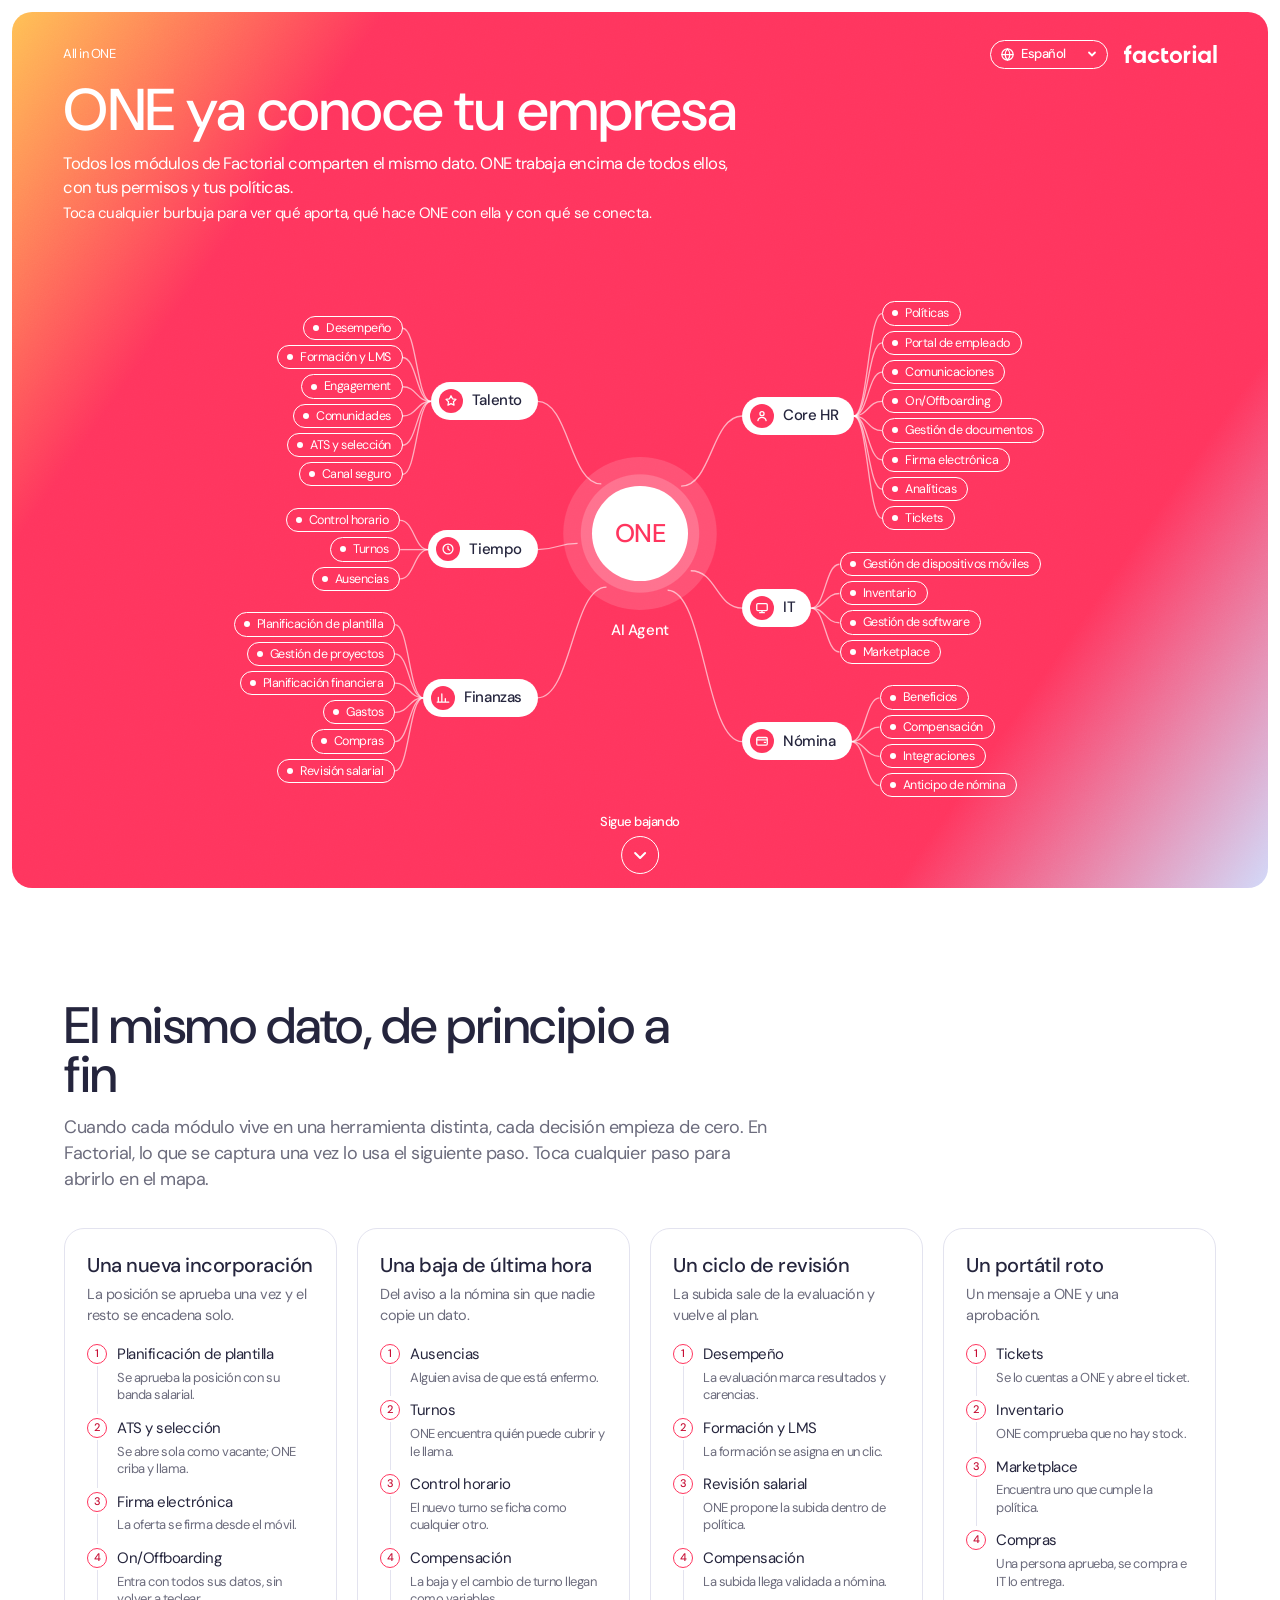
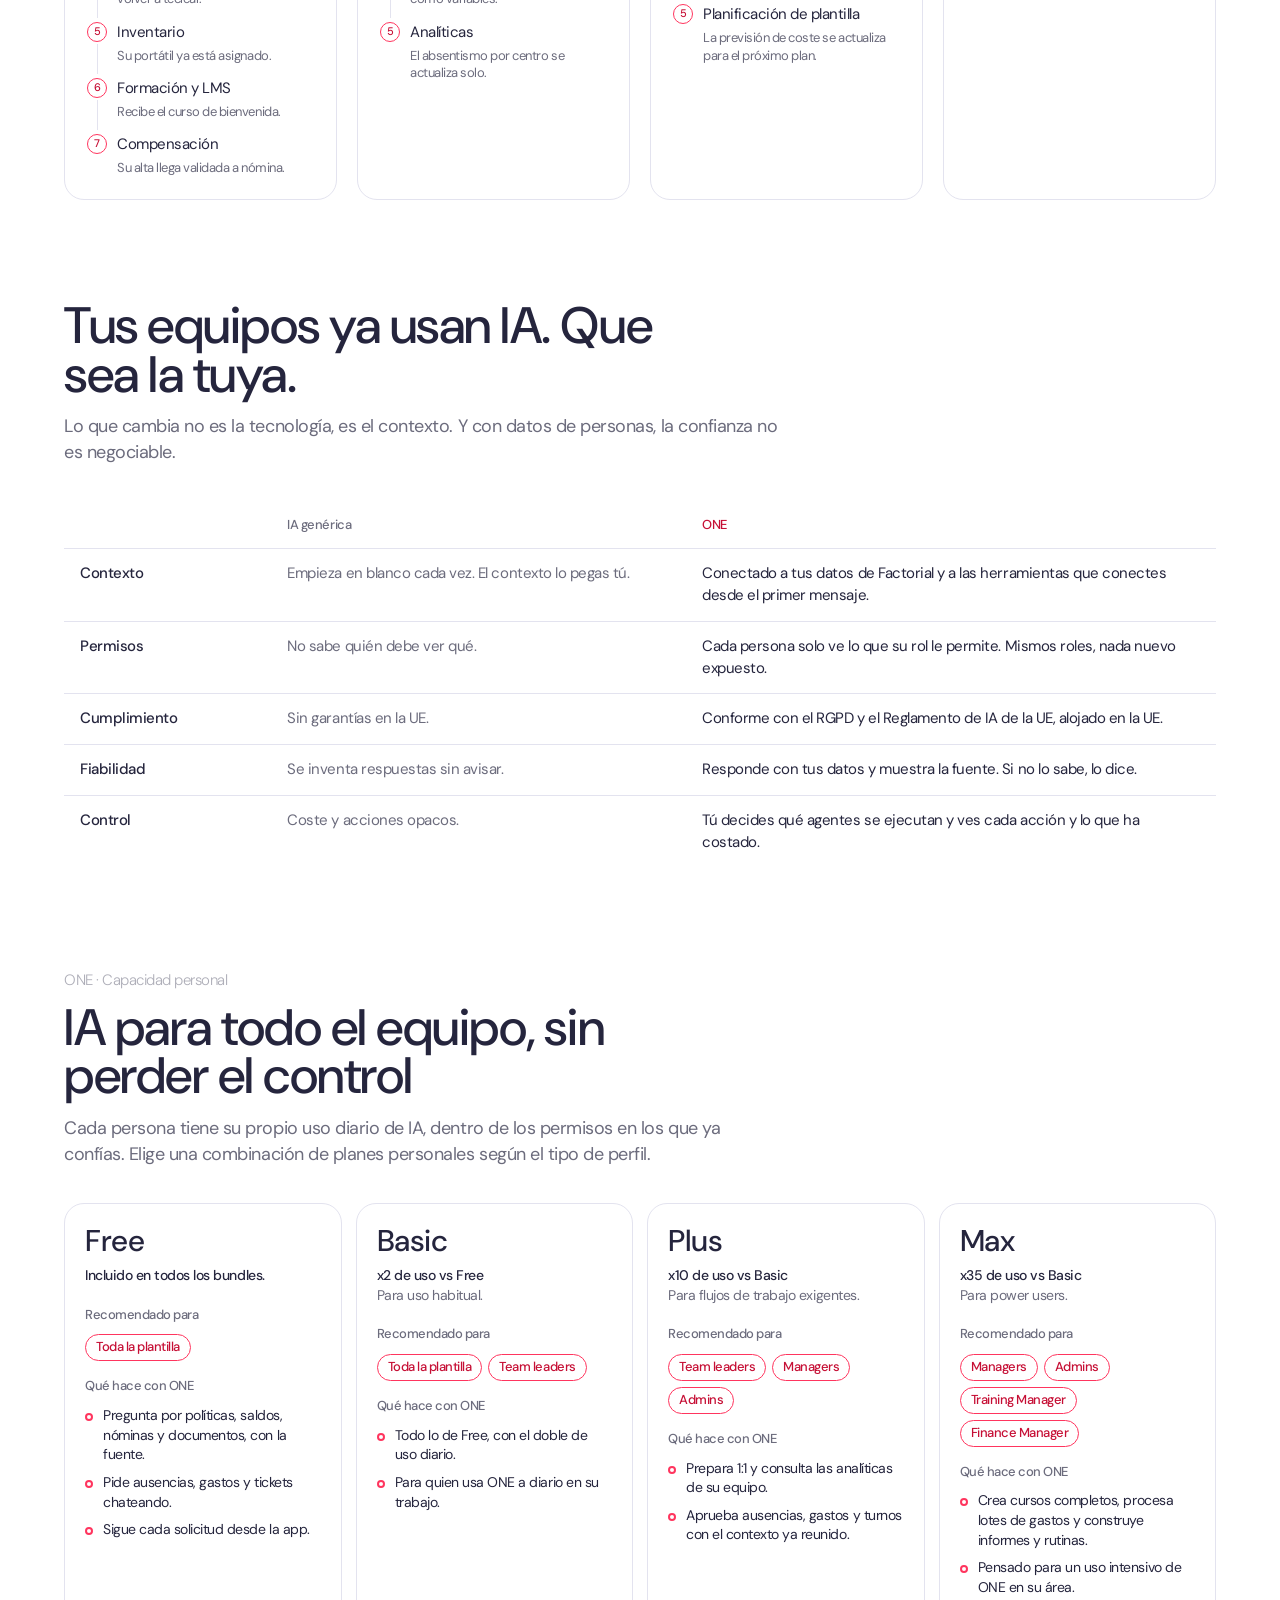
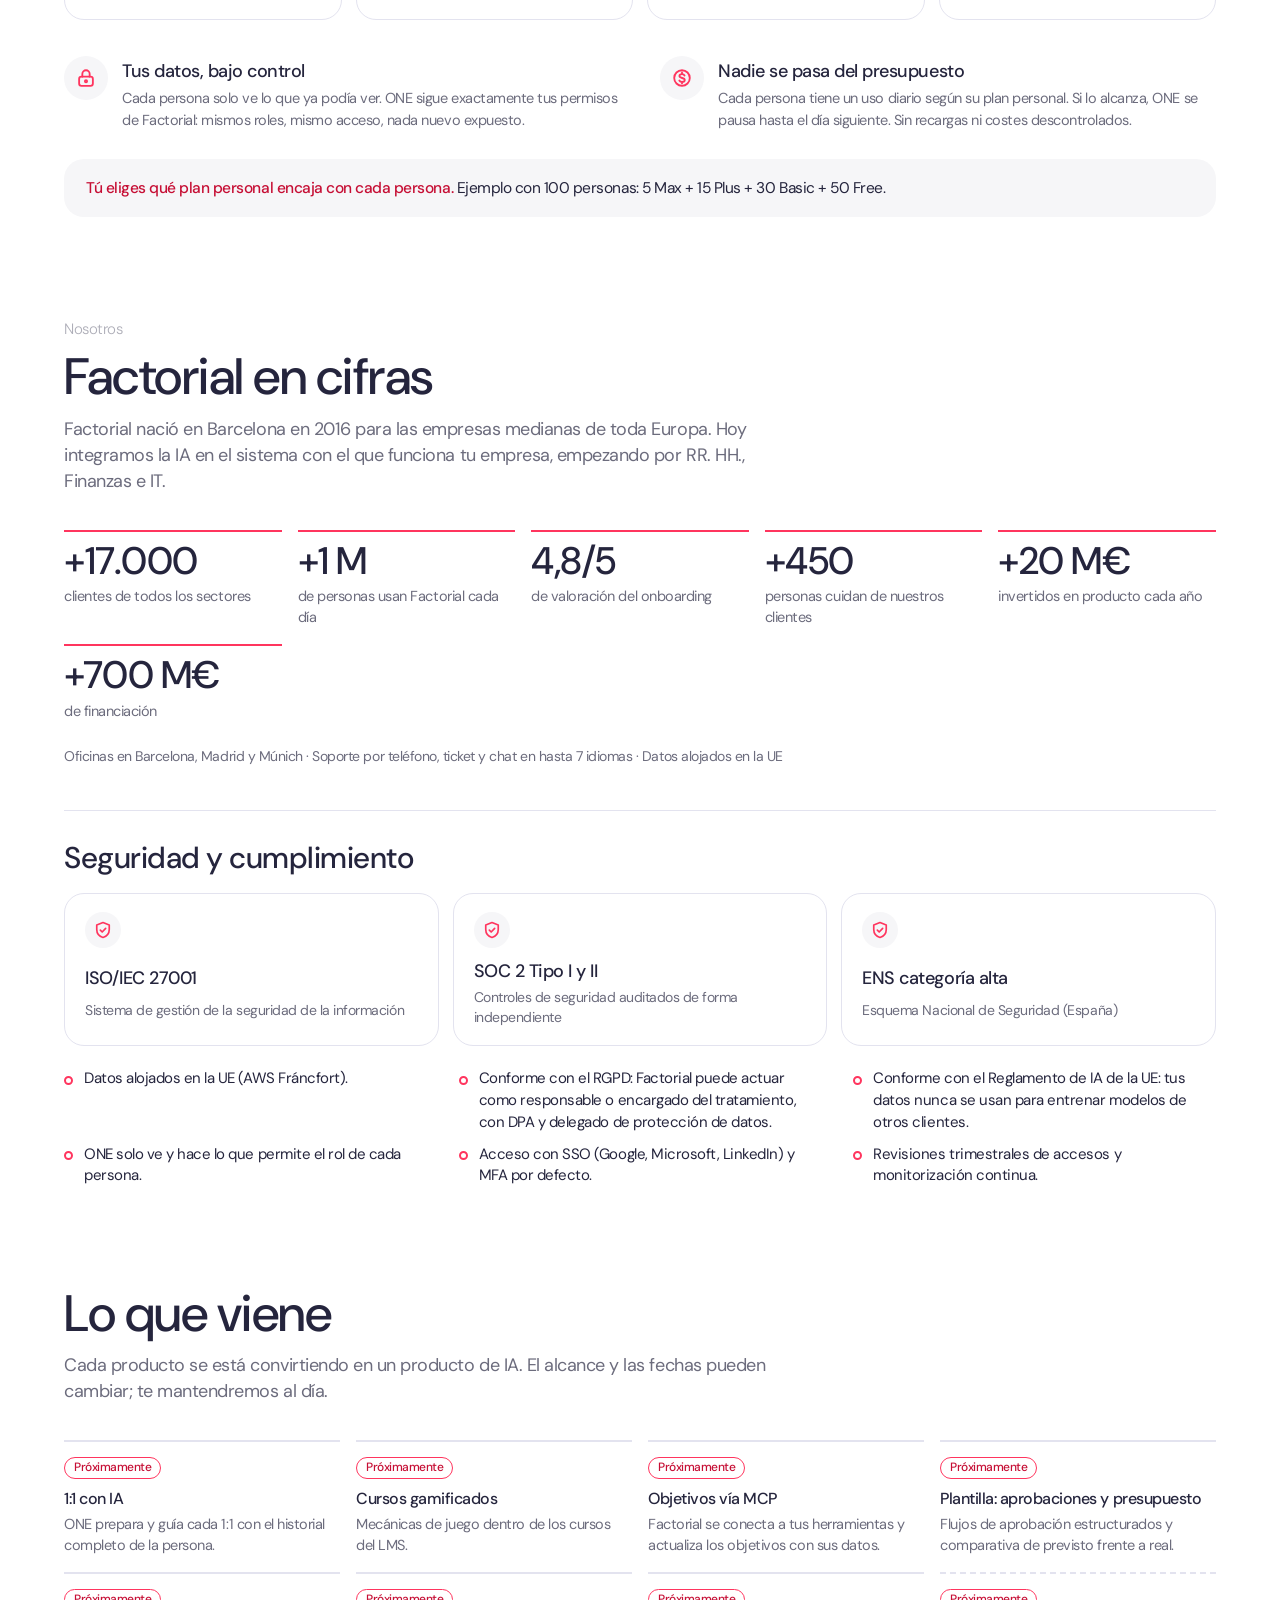
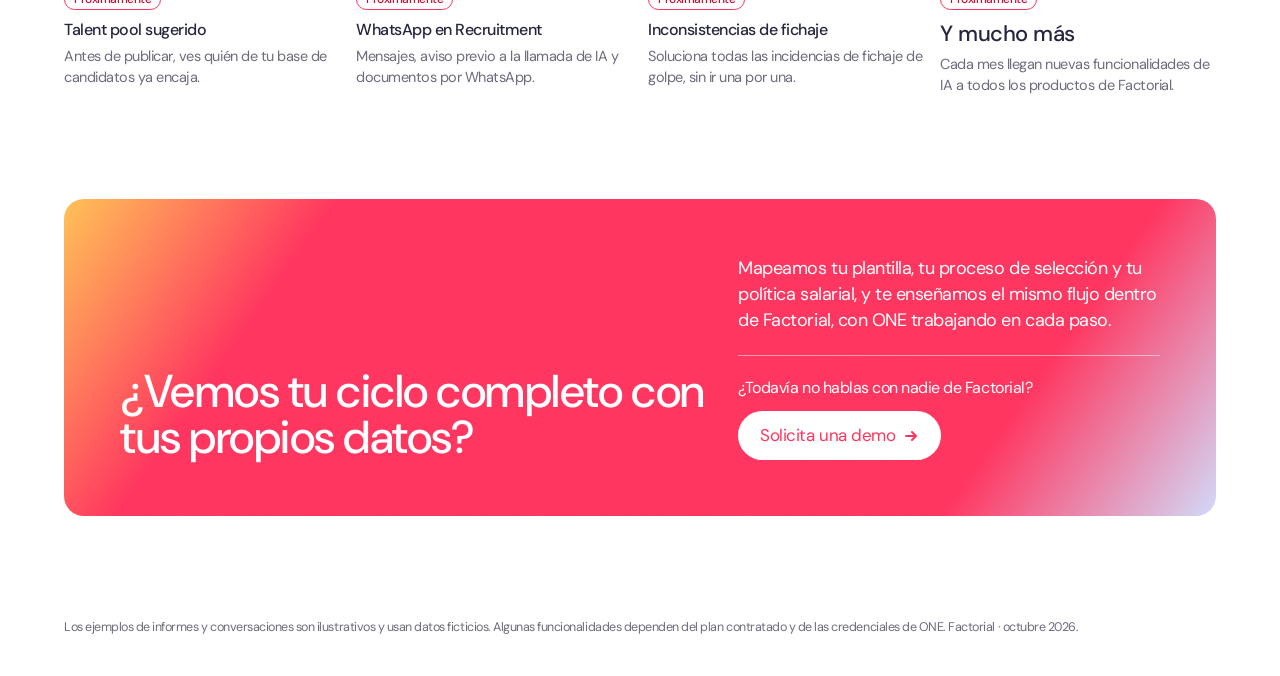
==== index.html @ 09f9e079 "DE: Unstimmigkeiten bei der Zeiterfassung Co-Authored-By: Claude Opus 5.5 <noreply@anthropic.com>" ====
<!doctype html>
<html lang="es">
<head>
<meta charset="utf-8">
<meta name="viewport" content="width=device-width, initial-scale=1, viewport-fit=cover">
<title>Factorial · Todo conectado con ONE</title>
<link rel="preconnect" href="https://fonts.googleapis.com">
<link rel="preconnect" href="https://fonts.gstatic.com" crossorigin>
<link href="https://fonts.googleapis.com/css2?family=DM+Sans:opsz,wght@9..40,300;9..40,400;9..40,500;9..40,700&display=swap" rel="stylesheet">
<style>
/* Factorial Brand Refresh (verano 2026): Sunrise para superficies de IA, blanco para el resto.
 * Midnight solo como texto, nunca como fondo. Sin isotipo. Tracking −3% en todo. */
:root{
  --red:#FF355E; --r140:#C60F35; --r40:#FFAEBF; --midnight:#25253D; --m20:#E3E3EF;
  --ink:#25253D; --ink-2:#6C6C7D; --ink-3:#AEAEB8; --ink-50:#F6F6F8;
  --line:#E3E3EF; --panel:#FFFFFF;
  --sunrise:linear-gradient(125deg, #FFC155 0%, #FF355E 20%, #FF355E 80%, #D2D9F9 100%);
  --grain:url("data:image/svg+xml,%3Csvg xmlns='http://www.w3.org/2000/svg'%3E%3Cfilter id='n'%3E%3CfeTurbulence type='fractalNoise' baseFrequency='0.8' numOctaves='4' stitchTiles='stitch'/%3E%3CfeColorMatrix type='saturate' values='0'/%3E%3C/filter%3E%3Crect width='100%25' height='100%25' filter='url(%23n)'/%3E%3C/svg%3E");
  --font:'DM Sans', ui-sans-serif, system-ui, -apple-system, 'Segoe UI', Roboto, sans-serif;
  --ease:cubic-bezier(.2,.8,.2,1);
  color-scheme: light;
  box-sizing:border-box;
  padding-top:env(safe-area-inset-top,0px); padding-bottom:env(safe-area-inset-bottom,0px);
}
html{scroll-padding-top:env(safe-area-inset-top,0px);background:#fff}
*,*::before,*::after{box-sizing:inherit}
body{margin:0;background:#fff;color:var(--ink);font-family:var(--font);font-size:16px;line-height:1.45;letter-spacing:-0.03em;-webkit-font-smoothing:antialiased}
button,select{font:inherit;color:inherit;letter-spacing:inherit}
:focus-visible{outline:3px solid rgba(255,53,94,.25);outline-offset:2px}
.sunrise :focus-visible{outline-color:rgba(255,255,255,.9)}

/* superficie Sunrise: gradiente 125° + grano al 7% en overlay */
.sunrise{position:relative;background:var(--sunrise);color:#fff;isolation:isolate}
.sunrise::before{content:"";position:absolute;inset:0;background-image:var(--grain);opacity:.07;mix-blend-mode:overlay;pointer-events:none;z-index:-1}

/* ---------- HERO / MAP ---------- */
/* el mapa es una tarjeta Sunrise enmarcada en blanco, igual que el cierre: sin corte recto */
.hero{--frame:12px;margin:var(--frame);border-radius:20px;min-height:calc(100vh - 2 * var(--frame));overflow:hidden}
.scrollcue{position:absolute;left:50%;bottom:14px;transform:translateX(-50%);z-index:3;display:flex;flex-direction:column;align-items:center;gap:4px;color:#fff;text-decoration:none;font-size:13px;font-weight:500;transition:opacity .2s var(--ease)}
.scrollcue .ar{width:38px;height:38px;border-radius:50%;border:1.5px solid #fff;display:grid;place-items:center}
.scrollcue:hover .ar{background:rgba(255,255,255,.2)}
.scrollcue.gone,.hero.open .scrollcue{opacity:0;pointer-events:none}
.hero-inner{display:grid;grid-template-columns:minmax(0,1fr) 0px;transition:grid-template-columns .2s var(--ease);min-height:calc(100vh - 2 * var(--frame))}
.hero.open .hero-inner{grid-template-columns:minmax(0,1fr) min(440px,40vw)}
.mapcol{display:flex;flex-direction:column;padding:28px clamp(20px,4vw,56px) 28px;min-width:0}
.top{display:flex;justify-content:space-between;align-items:center;gap:16px}
.top small{font-size:13px;font-weight:400}
.logo{height:18px;width:auto;color:#fff;display:block}
.topr{display:flex;align-items:center;gap:16px}
.lang{position:relative;display:inline-flex;align-items:center;gap:6px;border:1px solid #fff;border-radius:999px;padding:4px 10px 4px 9px;color:#fff;cursor:pointer}
.lang:hover,.lang:focus-within{background:rgba(255,255,255,.2)}
.lang select{appearance:none;-webkit-appearance:none;border:0;background:transparent;color:#fff;font-size:13px;font-weight:500;padding:0 14px 0 0;margin-right:-14px;cursor:pointer;outline:none}
.lang select option{color:var(--midnight);background:#fff}
.lang .chev{pointer-events:none}
h1{font-weight:500;font-size:clamp(36px,4.6vw,66px);line-height:.95;margin:14px 0 12px;color:#fff}
.sub{max-width:62ch;font-size:clamp(16px,1.3vw,18px);margin:0 0 4px}
.hint{font-size:15px;margin:0}

.stage{position:relative;flex:1;display:grid;grid-template-columns:minmax(0,1fr) auto minmax(0,1fr);align-items:center;gap:clamp(10px,2vw,40px);padding:18px 0 4px;min-height:540px}
.stage svg.wires{position:absolute;inset:0;width:100%;height:100%;pointer-events:none;overflow:visible}
.wires path{fill:none;stroke:rgba(255,255,255,.6);stroke-width:1.3;transition:opacity .2s var(--ease)}
.wires .flow{stroke:#fff;stroke-width:2;opacity:1}
.stage.focus .wires .base{opacity:.22}
.col{display:flex;flex-direction:column;gap:clamp(12px,2.4vh,30px);position:relative;z-index:1}
.group{display:flex;align-items:center;gap:clamp(14px,2.2vw,40px)}
.col.left .group{justify-content:flex-end}
.col.right .group{flex-direction:row-reverse;justify-content:flex-end}
.mods{display:flex;flex-direction:column;gap:5px}
.col.left .mods{align-items:flex-end}
.col.right .mods{align-items:flex-start}

.pill{appearance:none;border:1px solid #fff;background:transparent;color:#fff;border-radius:999px;padding:3px 11px 3px 9px;font-size:clamp(12.5px,.95vw,14px);line-height:1.3;cursor:pointer;display:inline-flex;align-items:center;gap:7px;white-space:nowrap;transition:background .2s var(--ease),color .2s var(--ease),opacity .2s var(--ease),box-shadow .2s var(--ease)}
.pill::before{content:"";width:6px;height:6px;border-radius:50%;background:currentColor;flex:none}
.pill:hover{background:rgba(255,255,255,.2)}
.hubbtn{appearance:none;border:0;background:#fff;color:var(--midnight);border-radius:999px;padding:7px 16px 7px 8px;font-size:15px;font-weight:500;display:inline-flex;align-items:center;gap:9px;cursor:pointer;white-space:nowrap;transition:opacity .2s var(--ease),box-shadow .2s var(--ease)}
.hubbtn .ic{width:24px;height:24px;border-radius:50%;background:var(--red);color:#fff;display:grid;place-items:center}
.hubbtn .ic svg{width:14px;height:14px}
.stage.focus .pill:not(.active):not(.linked){opacity:.4}
.stage.focus .hubbtn:not(.active):not(.linked){opacity:.45}
.pill.linked{background:#fff;color:var(--r140);opacity:1}
.pill.active{background:#fff;color:var(--r140);font-weight:500;box-shadow:0 0 0 3px rgba(255,255,255,.55)}
.hubbtn.active{box-shadow:0 0 0 3px rgba(255,255,255,.55)}

.core{position:relative;z-index:2;display:flex;flex-direction:column;align-items:center;gap:10px}
.onebtn{appearance:none;border:0;cursor:pointer;width:clamp(120px,12vw,168px);aspect-ratio:1;border-radius:50%;padding:0;display:grid;place-items:center;
  background:radial-gradient(circle at 50% 50%, rgba(255,255,255,.3) 0 54%, rgba(255,255,255,.14) 55% 70%, rgba(255,255,255,.06) 71%);transition:transform .2s var(--ease)}
.onebtn .disc{width:62%;aspect-ratio:1;border-radius:50%;background:#fff;color:var(--red);display:grid;place-items:center;font-size:clamp(20px,2vw,30px);font-weight:500;transition:box-shadow .2s var(--ease)}
.onebtn:hover{transform:scale(1.03)}
.onebtn.active .disc{box-shadow:0 0 0 4px rgba(255,255,255,.6)}
.core .onelabel{font-size:15px;font-weight:500}

@media (prefers-reduced-motion: no-preference){
  .wires .flow{stroke-dasharray:6 6;animation:flow 1.2s linear infinite}
  @keyframes flow{to{stroke-dashoffset:-24}}
}

/* ---------- PANEL ---------- */
.panel{position:relative;background:var(--panel);color:var(--ink);overflow:hidden;min-width:0;z-index:2}
.panel-in{position:sticky;top:0;height:calc(100vh - 2 * var(--frame));overflow-y:auto;padding:28px 28px 40px;width:min(440px,40vw)}
.panel[hidden]{display:block}
.hero:not(.open) .panel-in{visibility:hidden}
.p-head{display:flex;justify-content:space-between;align-items:flex-start;gap:12px}
.p-cat{font-size:13px;color:var(--ink-2);margin:0 0 6px}
.p-cat b{color:var(--r140);font-weight:500}
.panel h2{font-size:30px;font-weight:500;line-height:1;margin:0}
.close{appearance:none;border:1px solid var(--line);background:#fff;width:36px;height:36px;border-radius:50%;cursor:pointer;display:grid;place-items:center;flex:none}
.close:hover{background:var(--ink-50)}
.lead{font-size:17px;line-height:1.4;margin:14px 0 22px}
.panel h3{font-size:13px;font-weight:500;color:var(--ink-2);margin:26px 0 10px}
.vals{list-style:none;margin:0;padding:0;display:grid;gap:10px}
.vals li{position:relative;padding-left:20px;font-size:15px;line-height:1.42}
.vals li::before{content:"";position:absolute;left:0;top:.48em;width:9px;height:9px;border-radius:50%;border:2px solid var(--red)}
.stats{display:grid;grid-template-columns:repeat(auto-fit,minmax(150px,1fr));gap:12px;margin-top:18px}
.stat{border-top:2px solid var(--red);padding-top:8px}
.stat b{display:block;font-size:30px;font-weight:500;line-height:1}
.stat span{font-size:13px;color:var(--ink-2);line-height:1.35;display:block;margin-top:4px}

.chat{display:grid;gap:8px;margin-bottom:12px}
.msg{max-width:92%;padding:10px 14px;border-radius:20px;font-size:14.5px;line-height:1.4}
.msg.u{justify-self:end;background:var(--m20);border-bottom-right-radius:6px}
.msg.o{justify-self:start;background:#fff;border:1px solid var(--line);border-bottom-left-radius:6px}
.msg.o .who{font-size:12px;font-weight:500;color:var(--r140);margin-bottom:3px}
.note{font-size:14.5px;line-height:1.45;background:var(--ink-50);border-radius:20px;padding:12px 16px;margin:0}

.ptag{font-size:19px;font-weight:500;color:var(--r140);margin:10px 0 0;line-height:1.25}
.try{margin:10px 0 0;font-size:14.5px;line-height:1.4;padding:10px 14px;border:1px dashed var(--red);border-radius:20px}
.try span{display:block;font-size:12px;font-weight:500;color:var(--r140);margin-bottom:2px}
.modlist{display:grid;gap:6px}
.modlist button{appearance:none;text-align:left;background:#fff;border:1px solid var(--line);border-radius:20px;padding:10px 14px;cursor:pointer;display:grid;gap:2px;transition:border-color .15s var(--ease),background .15s var(--ease)}
.modlist button:hover{border-color:var(--red);background:var(--ink-50)}
.modlist b{font-size:14.5px;font-weight:500}
.modlist span{font-size:13px;color:var(--ink-2);line-height:1.35}
.chips{display:flex;flex-wrap:wrap;gap:6px}
.chip{appearance:none;border:1px solid var(--line);background:#fff;border-radius:999px;padding:5px 11px;font-size:13.5px;cursor:pointer;transition:background .15s var(--ease),border-color .15s var(--ease)}
.chip:hover{background:var(--ink-50);border-color:var(--red)}
.why{font-size:14.5px;color:var(--ink-2);margin:10px 0 0}
.soon{list-style:none;margin:0;padding:0;display:grid;gap:8px}
.soon li{font-size:14px;padding-left:14px;border-left:2px solid var(--ink-3)}
.disc-note{font-size:12.5px;color:var(--ink-2);margin-top:8px}

/* analytics bits */
.dash{display:grid;gap:12px}
.card{border:1px solid var(--line);border-radius:20px;padding:14px 16px 12px}
.card .ct{font-size:14px;font-weight:500;margin:0 0 2px}
.card .cs{font-size:12px;color:var(--ink-2);margin:0 0 8px}
.card svg{width:100%;height:auto;display:block}
.legend{display:flex;gap:12px;font-size:11.5px;color:var(--ink-2);margin-top:4px}
.legend i{display:inline-block;width:10px;height:3px;border-radius:2px;margin-right:5px;vertical-align:middle}
.rt{list-style:none;margin:0;padding:0;border:1px solid var(--line);border-radius:20px;overflow:hidden}
.rt li{display:grid;grid-template-columns:118px 1fr;gap:10px;padding:10px 16px;border-top:1px solid var(--line);font-size:14px}
.rt li:first-child{border-top:0}
.rt .when{color:var(--r140);font-weight:500;font-size:13px}
.rt .src{display:block;font-size:12px;color:var(--ink-2);margin-top:2px}

/* ---------- SECCIONES (fondo blanco: separación del color) ---------- */
section{padding:clamp(56px,8vw,104px) clamp(20px,5vw,80px);max-width:1280px;margin:0 auto}
section + section{padding-top:0}
section h2.st{font-weight:500;font-size:clamp(32px,4vw,52px);line-height:.95;margin:0 0 14px;max-width:18ch;color:var(--midnight)}
section p.sl{font-size:18px;color:var(--ink-2);max-width:60ch;margin:0 0 36px}
.stories{display:grid;grid-template-columns:repeat(auto-fit,minmax(260px,1fr));gap:20px}
.story,.tier{background:#fff;border:1px solid var(--line);border-radius:20px}
.story{padding:22px}
.story h3{font-size:20px;font-weight:500;margin:0 0 4px}
.story p{margin:0 0 16px;color:var(--ink-2);font-size:14.5px}
.chain{list-style:none;margin:0;padding:0;display:grid;gap:0;counter-reset:s}
.chain li{position:relative;padding:0 0 12px 30px;counter-increment:s}
.chain li::before{content:counter(s);position:absolute;left:0;top:2px;width:20px;height:20px;border-radius:50%;border:1.5px solid var(--red);background:#fff;color:var(--r140);font-size:11px;display:grid;place-items:center;font-weight:500}
.chain li::after{content:"";position:absolute;left:9.5px;top:24px;bottom:2px;width:1px;background:var(--line)}
.chain li:last-child{padding-bottom:0}
.chain li:last-child::after{display:none}
.chain small{display:block;font-size:13px;color:var(--ink-2);line-height:1.35;margin-top:2px}
.chain button{appearance:none;border:0;background:none;padding:0;font-size:15px;cursor:pointer;text-align:left;color:var(--ink);border-bottom:1px solid transparent}
.chain button:hover{border-bottom-color:var(--red)}

.cmp{width:100%;border-collapse:collapse;font-size:15px}
.cmpwrap{overflow-x:auto}
.cmp th,.cmp td{text-align:left;padding:14px 16px;border-top:1px solid var(--line);vertical-align:top}
.cmp thead th{border-top:0;font-size:13px;font-weight:500;color:var(--ink-2)}
.cmp thead th:last-child{color:var(--r140)}
.cmp td:first-child{font-weight:500;width:18%}
.cmp td:nth-child(2){color:var(--ink-2);width:36%}

.facts{display:grid;grid-template-columns:repeat(auto-fit,minmax(180px,1fr));gap:16px}
.facts div{border-top:2px solid var(--red);padding-top:10px}
.facts b{display:block;font-size:clamp(30px,3vw,40px);font-weight:500;line-height:1}
.facts span{display:block;font-size:14.5px;color:var(--ink-2);margin-top:6px}
.sec{margin-top:44px;padding-top:32px;border-top:1px solid var(--line)}
.sec h3{font-size:clamp(24px,2.4vw,30px);font-weight:500;line-height:1;margin:0 0 20px}
.certs{display:grid;grid-template-columns:repeat(auto-fit,minmax(220px,1fr));gap:14px}
.certs div{border:1px solid var(--line);border-radius:20px;padding:18px 20px;display:grid;gap:4px}
.certs .ic{width:36px;height:36px;border-radius:50%;background:var(--ink-50);color:var(--red);display:grid;place-items:center;margin-bottom:6px}
.certs b{font-size:18px;font-weight:500}
.certs span:not(.ic){font-size:14px;color:var(--ink-2);line-height:1.4}
.secl{list-style:none;margin:22px 0 0;padding:0;display:grid;grid-template-columns:repeat(auto-fit,minmax(300px,1fr));gap:10px 32px}
.secl li{position:relative;padding-left:20px;font-size:15px;line-height:1.45}
.secl li::before{content:"";position:absolute;left:0;top:.5em;width:9px;height:9px;border-radius:50%;border:2px solid var(--red)}
.factnote{font-size:14px;color:var(--ink-2);margin:24px 0 0}
.road{display:grid;grid-template-columns:repeat(auto-fit,minmax(220px,1fr));gap:16px}
.road div{border-top:2px solid var(--line);padding-top:12px}
.road b{display:block;font-weight:500;font-size:16px;margin-bottom:4px}
.road span{font-size:12px;font-weight:500;color:var(--r140);border:1px solid var(--red);border-radius:999px;padding:1px 9px;display:inline-block;margin-bottom:8px}
.road p{margin:0;font-size:14.5px;color:var(--ink-2)}
.road .more{border-top-style:dashed}
.road .more b{font-size:22px}

.eyebrow{font-size:15px;font-weight:300;margin:0 0 12px;color:var(--ink-3)}
.tiers{display:grid;grid-template-columns:repeat(4,minmax(0,1fr));gap:14px}
@media (max-width:980px){ .tiers{grid-template-columns:repeat(2,minmax(0,1fr))} }
@media (max-width:560px){ .tiers{grid-template-columns:1fr} }
.tier{padding:22px 20px;display:flex;flex-direction:column;gap:10px}
.tier .tn{display:flex;align-items:center;justify-content:space-between;gap:10px}
.tier .tn b{font-size:30px;font-weight:500;line-height:1}
.tier .tn span{font-size:12px;font-weight:500;padding:2px 10px;border-radius:999px;border:1px solid var(--red);color:var(--r140)}
.tier .usage{margin:0 0 4px;font-size:14px;line-height:1.4;color:var(--ink-2)}
.tier .usage b{color:var(--ink);font-weight:500}
.tier h4{margin:6px 0 0;font-size:13px;font-weight:500;color:var(--ink-2)}
.who{display:flex;flex-wrap:wrap;gap:6px}
.who i{font-style:normal;font-size:13px;font-weight:500;padding:3px 10px;border-radius:999px;border:1px solid var(--red);color:var(--r140)}
.tier ul{list-style:none;margin:0;padding:0;display:grid;gap:8px}
.tier li{position:relative;padding-left:18px;font-size:14px;line-height:1.4}
.tier li::before{content:"";position:absolute;left:0;top:.5em;width:8px;height:8px;border-radius:50%;border:2px solid var(--red)}
.props{display:grid;grid-template-columns:repeat(auto-fit,minmax(280px,1fr));gap:16px 40px;margin-top:36px}
.prop{display:flex;gap:14px;align-items:flex-start}
.prop .pic{flex:none;width:44px;height:44px;border-radius:50%;background:var(--ink-50);color:var(--red);display:grid;place-items:center}
.prop b{display:block;font-size:18px;font-weight:500;margin:2px 0 4px}
.prop p{margin:0;font-size:14.5px;line-height:1.45;color:var(--ink-2)}
.flexmix{margin:28px 0 0;background:var(--ink-50);border-radius:20px;padding:18px 22px;font-size:15.5px;line-height:1.45}
.flexmix b{color:var(--r140);font-weight:500}

/* cierre: superficie Sunrise con texto blanco y CTA en píldora blanca */
.cta{border-radius:20px;padding:clamp(28px,5vw,56px);display:grid;grid-template-columns:minmax(0,1.4fr) minmax(0,1fr);gap:28px;align-items:end;overflow:hidden}
.cta h2{font-weight:500;font-size:clamp(30px,3.6vw,48px);line-height:1;margin:0;color:#fff}
.cta p{margin:0;font-size:18px}
.ctaside{display:grid;gap:22px}
.ctaact{display:flex;flex-wrap:wrap;align-items:center;gap:12px 16px;padding-top:20px;border-top:1px solid rgba(255,255,255,.5)}
.ctaact p{font-size:16px}
.btn{display:inline-flex;align-items:center;gap:8px;background:#fff;color:var(--red);text-decoration:none;font-size:17px;font-weight:400;padding:12px 22px;border-radius:999px;transition:color .2s var(--ease)}
.btn:hover{color:var(--r140)}
footer{padding:0 clamp(20px,5vw,80px) 40px;max-width:1280px;margin:0 auto;font-size:12.5px;color:var(--ink-2)}

/* ---------- NAVEGADOR DE SECCIONES (aparece al salir del mapa) ---------- */
.secnav{position:fixed;z-index:15;opacity:0;pointer-events:none;transition:opacity .2s var(--ease)}
.secnav.on{opacity:1;pointer-events:auto}
.secnav a{display:flex;align-items:center;text-decoration:none;color:var(--ink-2);font-size:13px}
.secnav a:hover{color:var(--midnight)}
.secnav a.cur{color:var(--midnight);font-weight:500}
@media (min-width:861px){
  .secnav{right:14px;top:50%;transform:translateY(-50%);display:grid;gap:4px;background:#fff;border-radius:20px;padding:10px 12px}
  .secnav a{flex-direction:row-reverse;justify-content:flex-start;gap:10px;padding:4px 2px}
  .secnav .dot{width:8px;height:8px;border-radius:50%;background:var(--ink-3);flex:none;transition:transform .2s var(--ease),background .2s var(--ease)}
  .secnav a.cur .dot{background:var(--red);transform:scale(1.35)}
  .secnav .lb{max-width:0;overflow:hidden;white-space:nowrap;transition:max-width .2s var(--ease)}
  .secnav:hover .lb,.secnav:focus-within .lb{max-width:160px}
}
@media (max-width:860px){
  .secnav{top:0;left:0;right:0;display:flex;gap:6px;overflow-x:auto;background:#fff;border-bottom:1px solid var(--line);padding:10px 16px;scrollbar-width:none}
  .secnav::-webkit-scrollbar{display:none}
  .secnav .dot{display:none}
  .secnav a{flex:none;border:1px solid var(--line);border-radius:999px;padding:5px 12px;white-space:nowrap}
  .secnav a.cur{background:var(--red);border-color:var(--red);color:#fff}
  section{scroll-margin-top:60px}
}

/* ---------- RESPONSIVE ---------- */
@media (max-width:1100px){
  .hero.open .hero-inner{grid-template-columns:minmax(0,1fr) 0px}
  .panel{position:fixed;inset:0 0 0 auto;width:min(460px,100vw);z-index:20;transform:translateX(100%);transition:transform .2s var(--ease);box-shadow:0 8px 24px rgba(37,37,61,.10)}
  .hero.open .panel{transform:none}
  .panel-in{width:100%;height:100vh}
  .scrim{position:fixed;inset:0;background:rgba(37,37,61,.5);z-index:19;opacity:0;pointer-events:none;transition:opacity .2s var(--ease)}
  .hero.open .scrim{opacity:1;pointer-events:auto}
}
@media (max-width:860px){
  .hero{--frame:8px}
  .stage{grid-template-columns:1fr;gap:28px}
  .stage svg.wires{display:none}
  .core{order:-1;flex-direction:row;justify-content:flex-start}
  .onebtn{width:96px}
  .col{gap:24px}
  .group,.col.right .group{flex-direction:column;align-items:flex-start;gap:10px}
  .col.left .group{flex-direction:column-reverse}
  .mods,.col.left .mods,.col.right .mods{flex-direction:row;flex-wrap:wrap;align-items:flex-start}
  .cta{grid-template-columns:1fr}
}
@media (min-width:1101px){ .scrim{display:none} }
</style>
</head>
<body>
<div class="hero sunrise" id="hero">
  <div class="hero-inner">
    <div class="mapcol">
      <div class="top">
        <small data-i18n="allin">All in ONE</small>
        <div class="topr"><label class="lang"><svg width="15" height="15" viewBox="0 0 24 24" fill="none" stroke="currentColor" stroke-width="2" stroke-linecap="round" aria-hidden="true"><circle cx="12" cy="12" r="9"/><path d="M3 12h18M12 3c2.5 2.7 3.8 5.7 3.8 9s-1.3 6.3-3.8 9c-2.5-2.7-3.8-5.7-3.8-9S9.5 5.7 12 3z"/></svg><select id="langSel" aria-label="Idioma / Language"><option value="es">Español</option><option value="en">English</option><option value="de">Deutsch</option><option value="pt">Português</option><option value="fr">Français</option><option value="it">Italiano</option></select><svg class="chev" width="10" height="10" viewBox="0 0 10 10" fill="none" stroke="currentColor" stroke-width="1.8" stroke-linecap="round" aria-hidden="true"><path d="M2 3.5l3 3 3-3"/></svg></label><span aria-label="Factorial"><svg class="logo" viewBox="0 0 2029 394" xmlns="http://www.w3.org/2000/svg" aria-hidden="true"><path d="M2028.08 393.654H1956.77V1.6044e-05H2028.08V393.654Z" fill="currentColor"></path><path d="M1828.62 159.43V128.269H1898.82V393.654H1828.62V354.641C1809.14 379.51 1781.17 391.946 1745.91 391.946C1712.32 391.946 1677.58 379 1653.4 353.108C1629.55 326.875 1618.01 295.228 1618.01 257.413C1618.01 219.938 1629.55 187.706 1653.4 161.474C1677.58 135.241 1710.63 123.846 1744.22 123.846C1779.48 123.846 1809.14 134.56 1828.62 159.43ZM1708.12 309.16C1721.22 322.446 1737.84 329.09 1758 329.09C1778.15 329.09 1794.78 322.446 1807.88 309.16C1821.31 295.532 1828.62 278.158 1828.62 257.035C1828.62 235.913 1821.31 218.708 1807.88 205.422C1794.78 191.795 1778.15 184.981 1758 184.981C1737.84 184.981 1721.22 191.795 1708.12 205.422C1695.02 218.708 1688.21 235.913 1688.21 257.035C1688.21 278.158 1695.02 295.532 1708.12 309.16Z" fill="currentColor"></path><path d="M1381.48 128.269V175.313C1387.28 158.945 1401.74 143.727 1409.95 138.224C1417.55 133.132 1435 123.846 1453.09 123.846V195.564C1432.96 192.778 1418.32 201.71 1403.81 212.926C1388.43 224.813 1381.77 241.657 1381.77 266.732V393.654H1310.45V128.269H1381.48Z" fill="currentColor"></path><path d="M660.607 393.654C621.768 393.654 589.288 380.708 563.167 354.818C537.389 328.927 521.507 297.765 521.507 259.61C521.507 221.456 537.389 188.573 563.167 162.682C589.288 136.791 621.768 123.846 660.607 123.846C685.697 123.846 708.553 129.808 729.175 141.731C749.797 153.654 768.346 169.666 779.001 189.765L718.864 222.98C713.708 212.419 705.803 204.073 695.149 197.941C684.838 191.809 673.152 188.743 660.091 188.743C640.156 188.743 623.659 195.386 610.598 208.672C597.537 221.617 589.777 238.31 589.777 258.75C589.777 278.509 597.537 295.201 610.598 308.828C623.659 321.773 640.156 328.246 660.091 328.246C673.495 328.246 685.353 325.35 695.664 319.559C706.319 313.427 717.135 305.081 722.29 294.52L780.032 327.224C768.69 347.664 752.536 363.845 731.57 375.769C710.948 387.692 685.353 393.654 660.607 393.654Z" fill="currentColor"></path><path d="M405.617 159.657V128.269H476.934V393.653H405.617V356.111C385.826 381.14 357.419 393.654 321.591 393.654C287.47 393.654 252.182 380.625 227.615 354.569C203.389 328.169 191.665 296.32 191.665 258.264C191.665 220.55 203.389 188.113 227.615 161.714C252.182 135.314 285.753 123.846 319.874 123.846C355.702 123.846 385.826 134.628 405.617 159.657ZM283.205 310.34C296.512 323.712 313.402 330.397 333.875 330.397C354.348 330.397 371.238 323.712 384.545 310.34C398.193 296.626 405.617 279.141 405.617 257.884C405.617 236.627 398.193 219.313 384.545 205.942C371.238 192.228 354.348 185.37 333.875 185.37C313.402 185.37 296.512 192.228 283.205 205.942C269.897 219.313 262.982 236.627 262.982 257.884C262.982 279.141 269.897 296.626 283.205 310.34Z" fill="currentColor"></path><path d="M160.464 0.236596V71.8069C124.295 69.3753 107.179 89.6759 107.179 121.635V128.269H160.464V200.037H106.976V393.654H35.6586V200.037H0V128.269H35.6585V121.635C35.6585 84.4653 51.2199 52.3431 71.3516 33.5848C91.8244 14.479 120.883 -2.19503 160.464 0.236596Z" fill="currentColor"></path><path d="M1577.89 393.654H1506.58V128.269H1577.89V393.654Z" fill="currentColor"></path><path d="M1582.35 39.8077C1582.35 61.7929 1564.39 79.6154 1542.24 79.6154C1520.08 79.6154 1502.12 61.7929 1502.12 39.8077C1502.12 17.8225 1520.08 1.6044e-05 1542.24 1.6044e-05C1564.39 1.6044e-05 1582.35 17.8225 1582.35 39.8077Z" fill="currentColor"></path><path fill-rule="evenodd" clip-rule="evenodd" d="M1136.62 393.654C1210.47 393.654 1270.34 334.245 1270.34 260.961C1270.34 187.678 1210.47 128.269 1136.62 128.269C1062.77 128.269 1002.9 187.678 1002.9 260.961C1002.9 334.245 1062.77 393.654 1136.62 393.654ZM1136.62 329.519C1174.77 329.519 1205.71 298.825 1205.71 260.961C1205.71 223.098 1174.77 192.404 1136.62 192.404C1098.46 192.404 1067.53 223.098 1067.53 260.961C1067.53 298.825 1098.46 329.519 1136.62 329.519Z" fill="currentColor"></path><path d="M815.691 283.176V84.5279L890.041 61.9231V128.689H963.461V198.312H890.041C890.041 222.424 889.111 262.562 889.111 281.369C889.111 311.208 907.597 323.529 926.146 323.529C944.694 323.529 961.271 312.616 961.271 312.616L985.069 374.848C985.069 374.848 932.739 407.462 880.675 386.79C828.61 366.118 815.691 326.49 815.691 283.176Z" fill="currentColor"></path></svg></span></div>
      </div>
      <h1 data-i18n="h1">ONE ya conoce tu empresa</h1>
      <p class="sub" data-i18n="sub">Todos los módulos de Factorial comparten el mismo dato. ONE trabaja encima de todos ellos, con tus permisos y tus políticas.</p>
      <p class="hint" data-i18n="hint">Toca cualquier burbuja para ver qué aporta, qué hace ONE con ella y con qué se conecta.</p>
      <div class="stage" id="stage">
        <svg class="wires" id="wires" aria-hidden="true"></svg>
        <div class="col left" id="colL"></div>
        <div class="core">
          <button class="onebtn" id="oneBtn" aria-label="Ver qué es ONE" data-i18n-aria="oneAria"><span class="disc">ONE</span></button>
          <span class="onelabel">AI Agent</span>
        </div>
        <div class="col right" id="colR"></div>
      </div>
    </div>
    <aside class="panel" id="panel" aria-live="polite" aria-label="Detalle del módulo" data-i18n-aria="panelAria">
      <div class="panel-in" id="panelIn"></div>
    </aside>
  </div>
  <div class="scrim" id="scrim"></div>
  <a class="scrollcue" id="scrollCue" href="#mas" aria-label="Seguir bajando" data-i18n-aria="cueAria"><span data-i18n="cue">Sigue bajando</span><span class="ar"><svg width="16" height="16" viewBox="0 0 16 16" fill="none" stroke="currentColor" stroke-width="2" stroke-linecap="round" stroke-linejoin="round" aria-hidden="true"><path d="M3 6l5 5 5-5"/></svg></span></a>
</div>

<nav class="secnav" id="secnav" aria-label="Secciones" data-i18n-aria="navAria"><a href="#hero" data-sec="hero"><span class="dot"></span><span class="lb" data-i18n="navMap">Mapa</span></a><a href="#mas" data-sec="mas"><span class="dot"></span><span class="lb" data-i18n="navStories">Historias</span></a><a href="#porque" data-sec="porque"><span class="dot"></span><span class="lb" data-i18n="navWhy">IA para empresas</span></a><a href="#planes" data-sec="planes"><span class="dot"></span><span class="lb" data-i18n="navPlans">Planes ONE</span></a><a href="#facts" data-sec="facts"><span class="dot"></span><span class="lb" data-i18n="navFacts">Cifras</span></a><a href="#viene" data-sec="viene"><span class="dot"></span><span class="lb" data-i18n="navNext">Lo que viene</span></a></nav>

<section id="mas">
  <h2 class="st" data-i18n="s1t">El mismo dato, de principio a fin</h2>
  <p class="sl" data-i18n="s1d">Cuando cada módulo vive en una herramienta distinta, cada decisión empieza de cero. En Factorial, lo que se captura una vez lo usa el siguiente paso. Toca cualquier paso para abrirlo en el mapa.</p>
  <div class="stories" id="stories"></div>
</section>

<section id="porque">
  <h2 class="st" data-i18n="s2t">Tus equipos ya usan IA. Que sea la tuya.</h2>
  <p class="sl" data-i18n="s2d">Lo que cambia no es la tecnología, es el contexto. Y con datos de personas, la confianza no es negociable.</p>
  <div class="cmpwrap">
  <table class="cmp">
    <thead data-i18n="cmpHead"><tr><th></th><th>IA genérica</th><th>ONE</th></tr></thead>
    <tbody data-i18n="cmpBody">
      <tr><td>Contexto</td><td>Empieza en blanco cada vez. El contexto lo pegas tú.</td><td>Conectado a tus datos de Factorial y a las herramientas que conectes desde el primer mensaje.</td></tr>
      <tr><td>Permisos</td><td>No sabe quién debe ver qué.</td><td>Cada persona solo ve lo que su rol le permite. Mismos roles, nada nuevo expuesto.</td></tr>
      <tr><td>Cumplimiento</td><td>Sin garantías en la UE.</td><td>Conforme con el RGPD y el Reglamento de IA de la UE, alojado en la UE.</td></tr>
      <tr><td>Fiabilidad</td><td>Se inventa respuestas sin avisar.</td><td>Responde con tus datos y muestra la fuente. Si no lo sabe, lo dice.</td></tr>
      <tr><td>Control</td><td>Coste y acciones opacos.</td><td>Tú decides qué agentes se ejecutan y ves cada acción y lo que ha costado.</td></tr>
    </tbody>
  </table>
  </div>
</section>

<section id="planes">
  <p class="eyebrow" data-i18n="s4e">ONE · Capacidad personal</p>
  <h2 class="st" data-i18n="s4t">IA para todo el equipo, sin perder el control</h2>
  <p class="sl" data-i18n="s4d">Cada persona tiene su propio uso diario de IA, dentro de los permisos en los que ya confías. Elige una combinación de planes personales según el tipo de perfil.</p>
  <div class="tiers" data-i18n="tiers">
    <div class="tier"><div class="tn"><b>Free</b></div><p class="usage"><b>Incluido en todos los bundles.</b></p><h4>Recomendado para</h4><div class="who"><i>Toda la plantilla</i></div><h4>Qué hace con ONE</h4><ul><li>Pregunta por políticas, saldos, nóminas y documentos, con la fuente.</li><li>Pide ausencias, gastos y tickets chateando.</li><li>Sigue cada solicitud desde la app.</li></ul></div>
    <div class="tier"><div class="tn"><b>Basic</b></div><p class="usage"><b>x2 de uso vs Free</b><br>Para uso habitual.</p><h4>Recomendado para</h4><div class="who"><i>Toda la plantilla</i><i>Team leaders</i></div><h4>Qué hace con ONE</h4><ul><li>Todo lo de Free, con el doble de uso diario.</li><li>Para quien usa ONE a diario en su trabajo.</li></ul></div>
    <div class="tier"><div class="tn"><b>Plus</b></div><p class="usage"><b>x10 de uso vs Basic</b><br>Para flujos de trabajo exigentes.</p><h4>Recomendado para</h4><div class="who"><i>Team leaders</i><i>Managers</i><i>Admins</i></div><h4>Qué hace con ONE</h4><ul><li>Prepara 1:1 y consulta las analíticas de su equipo.</li><li>Aprueba ausencias, gastos y turnos con el contexto ya reunido.</li></ul></div>
    <div class="tier"><div class="tn"><b>Max</b></div><p class="usage"><b>x35 de uso vs Basic</b><br>Para power users.</p><h4>Recomendado para</h4><div class="who"><i>Managers</i><i>Admins</i><i>Training Manager</i><i>Finance Manager</i></div><h4>Qué hace con ONE</h4><ul><li>Crea cursos completos, procesa lotes de gastos y construye informes y rutinas.</li><li>Pensado para un uso intensivo de ONE en su área.</li></ul></div>
  </div>
  <div class="props">
    <div class="prop"><span class="pic"><svg width="22" height="22" viewBox="0 0 24 24" fill="none" stroke="currentColor" stroke-width="2" stroke-linecap="round" stroke-linejoin="round" aria-hidden="true"><rect x="4.5" y="10.5" width="15" height="10" rx="2.5"/><path d="M8 10.5V7.5a4 4 0 0 1 8 0v3"/><circle cx="12" cy="15.5" r="1.2"/></svg></span><div data-i18n="p1"><b>Tus datos, bajo control</b><p>Cada persona solo ve lo que ya podía ver. ONE sigue exactamente tus permisos de Factorial: mismos roles, mismo acceso, nada nuevo expuesto.</p></div></div>
    <div class="prop"><span class="pic"><svg width="22" height="22" viewBox="0 0 24 24" fill="none" stroke="currentColor" stroke-width="2" stroke-linecap="round" stroke-linejoin="round" aria-hidden="true"><circle cx="12" cy="12" r="8.5"/><path d="M14.8 9.2c-.5-.9-1.6-1.4-2.8-1.4-1.6 0-2.8.9-2.8 2.1 0 2.8 5.8 1.4 5.8 4.2 0 1.2-1.3 2.1-3 2.1-1.3 0-2.4-.6-2.9-1.5M12 6v1.8M12 16.2V18"/></svg></span><div data-i18n="p2"><b>Nadie se pasa del presupuesto</b><p>Cada persona tiene un uso diario según su plan personal. Si lo alcanza, ONE se pausa hasta el día siguiente. Sin recargas ni costes descontrolados.</p></div></div>
  </div>
  <p class="flexmix" data-i18n="flex"><b>Tú eliges qué plan personal encaja con cada persona.</b> Ejemplo con 100 personas: 5 Max + 15 Plus + 30 Basic + 50 Free.</p>
</section>

<section id="facts"></section>

<section id="viene">
  <h2 class="st" data-i18n="s3t">Lo que viene</h2>
  <p class="sl" data-i18n="s3d">Cada producto se está convirtiendo en un producto de IA. El alcance y las fechas pueden cambiar; te mantendremos al día.</p>
  <div class="road" data-i18n="road">
    <div><span>Próximamente</span><b>1:1 con IA</b><p>ONE prepara y guía cada 1:1 con el historial completo de la persona.</p></div>
    <div><span>Próximamente</span><b>Cursos gamificados</b><p>Mecánicas de juego dentro de los cursos del LMS.</p></div>
    <div><span>Próximamente</span><b>Objetivos vía MCP</b><p>Factorial se conecta a tus herramientas y actualiza los objetivos con sus datos.</p></div>
    <div><span>Próximamente</span><b>Plantilla: aprobaciones y presupuesto</b><p>Flujos de aprobación estructurados y comparativa de previsto frente a real.</p></div>
    <div><span>Próximamente</span><b>Talent pool sugerido</b><p>Antes de publicar, ves quién de tu base de candidatos ya encaja.</p></div>
    <div><span>Próximamente</span><b>WhatsApp en Recruitment</b><p>Mensajes, aviso previo a la llamada de IA y documentos por WhatsApp.</p></div>
    <div><span>Próximamente</span><b>Inconsistencias de fichaje</b><p>Soluciona todas las incidencias de fichaje de golpe, sin ir una por una.</p></div>
    <div class="more"><span>Próximamente</span><b>Y mucho más</b><p>Cada mes llegan nuevas funcionalidades de IA a todos los productos de Factorial.</p></div>
  </div>
</section>

<section>
  <div class="cta sunrise">
    <h2 data-i18n="ctaT">¿Vemos tu ciclo completo con tus propios datos?</h2>
    <div class="ctaside">
      <p data-i18n="ctaD">Mapeamos tu plantilla, tu proceso de selección y tu política salarial, y te enseñamos el mismo flujo dentro de Factorial, con ONE trabajando en cada paso.</p>
      <div class="ctaact"><p data-i18n="ctaQ">¿Todavía no hablas con nadie de Factorial?</p><a class="btn" href="https://factorial.es/solicitar-demo" target="_blank" rel="noopener"><span data-i18n="ctaBtn">Solicita una demo</span><svg width="16" height="16" viewBox="0 0 16 16" fill="none" stroke="currentColor" stroke-width="2" stroke-linecap="round" stroke-linejoin="round" aria-hidden="true"><path d="M3 8h10M9 4l4 4-4 4"/></svg></a></div>
    </div>
  </div>
</section>
<footer data-i18n="footer">Los ejemplos de informes y conversaciones son ilustrativos y usan datos ficticios. Algunas funcionalidades dependen del plan contratado y de las credenciales de ONE. Factorial · octubre 2026.</footer>

<script>
const HUBS = {
  talento: { name: "Talento", side: "left", lead: "Del puesto que planificas a la subida que defiendes. Cada decisión de talento parte de la anterior, no de cero.", one: "Cuantos más productos de talento tienes, más contexto tiene ONE: lee evaluaciones, candidaturas, cursos y encuestas a la vez." },
  tiempo: { name: "Tiempo", side: "left", lead: "Fichajes, turnos y ausencias sobre el mismo calendario, y cada hora lista para nómina y proyectos.", one: "ONE cubre turnos, responde saldos y vigila incidencias de fichaje mientras aún son pequeñas." },
  finanzas: { name: "Finanzas", side: "left", lead: "RR. HH. y Finanzas trabajan con los mismos números: plantilla, gastos, compras, proyectos y presupuesto.", one: "ONE aprueba lo que cumple la política y te deja solo las excepciones." },
  core: { name: "Core HR", side: "right", lead: "La base de todo: personas, documentos, políticas y la app de cada empleado. Lo que se captura aquí lo usan todos los módulos.", one: "ONE conoce tus políticas, responde con la fuente y resuelve solicitudes antes de que lleguen a una persona." },
  it: { name: "IT", side: "right", lead: "Dispositivos, software e inventario ligados a la persona que los usa, desde el primer día hasta el último.", one: "ONE investiga el ticket, comprueba el stock y prepara la compra para que una persona solo tenga que aprobar." },
  nomina: { name: "Nómina", side: "right", lead: "Cada cambio que afecta al sueldo llega a nómina validado, desde el fichaje hasta la subida salarial.", one: "ONE detecta variables pendientes y lo que no cuadra antes de que se calcule la nómina." }
};

const ORDER = {
  talento: ["desempeno", "formacion", "engagement", "comunidades", "ats", "canal"],
  tiempo: ["control", "turnos", "ausencias"],
  finanzas: ["plantilla", "proyectos", "fpa", "gastos", "compras", "revision"],
  core: ["politicas", "portal", "comunicaciones", "onoff", "documentos", "firma", "analiticas", "tickets"],
  it: ["mdm", "inventario", "software", "marketplace"],
  nomina: ["beneficios", "compensacion", "integraciones", "anticipo"]
};

const M = {
  desempeno: {
    name: "Desempeño", hub: "talento",
    lead: "Evaluaciones, objetivos y feedback durante todo el año, no solo en la revisión anual.",
    value: [
      "Evaluaciones 180° y 360° con ciclos, recordatorios y acuerdos descargables automatizados.",
      "Objetivos y OKRs individuales y de equipo, con feedback continuo para llegar a la evaluación con datos.",
      "9-box y analíticas de talento para ver quién tiene más potencial y quién necesita apoyo.",
      "Planes de incentivos: define normas de pago ligadas a objetivos y resultados; Factorial calcula cada bonus y lo paga automáticamente en nómina."
    ],
    one: [{ q: "¿Quién de mi equipo muestra señales de riesgo?", a: "Analiza autoevaluaciones y feedback, resume cada caso y explica por qué lo marca." }],
    why: "Cada resultado alimenta la formación que asignas y la subida que propones. Selección usa la última evaluación para medir qué fuentes traen a la gente que se queda y rinde.",
    links: ["compensacion", "formacion", "revision", "engagement", "ats", "analiticas"],
    soon: ["Objetivos conectados vía MCP: Factorial actualiza los objetivos con datos de tus otras herramientas."]
  },
  formacion: {
    name: "Formación y LMS", hub: "talento",
    lead: "Formaciones registradas y cursos interactivos dentro de Factorial, ligados al desempeño.",
    value: [
      "Catálogo, sesiones y asistencia; formación obligatoria con trazabilidad lista para auditoría.",
      "LMS: cursos con vídeos, cuestionarios y tests, progreso automático y certificados al terminar.",
      "Coste salarial de cada formación calculado automáticamente."
    ],
    one: [{ q: "Crea un curso de onboarding para el equipo de tienda.", a: "Un curso estructurado con módulos y cuestionarios, en minutos. Tú lo revisas y lo publicas." }],
    why: "Desde la evaluación, en un clic: asignas la formación que cierra cada carencia de competencias y mides su impacto en el siguiente ciclo.",
    links: ["desempeno", "onoff", "compensacion", "analiticas"],
    stat: { n: "94%", t: "de las personas se quedaría más tiempo en una empresa que invierte en su desarrollo (LinkedIn Workplace Learning Report, 2023)" },
    soon: ["Cursos gamificados: mecánicas de juego dentro de los cursos."]
  },
  engagement: {
    name: "Engagement", hub: "talento",
    lead: "Escucha a tu equipo sin enviar otro formulario: pulso diario, encuestas, eNPS y 1:1 con IA.",
    value: [
      "Pulso de equipo al fichar: check-ins sin fatiga de encuestas y alertas al manager adecuado.",
      "Encuestas y eNPS automatizados en el onboarding, en las salidas y en cada hito.",
      "Reuniones 1:1 con IA: ONE prepara cada 1:1 con objetivos, desempeño y estado de ánimo."
    ],
    one: [{ q: "Prepárame el 1:1 con Laura de mañana.", a: "Reúne sus objetivos, la última evaluación, el pulso reciente y lo hablado en 1:1 anteriores." }],
    why: "Un buen desempeño no siempre significa compromiso. Con el pulso ligado al fichaje y el contexto de desempeño, ONE ve el cuadro completo de cada persona.",
    links: ["control", "desempeno", "onoff", "analiticas"],
    stat: { n: "40–60%", t: "menos administración manual con evaluaciones, 1:1 y encuestas automatizadas" }
  },
  comunidades: {
    name: "Comunidades", hub: "talento",
    lead: "Espacios donde tu gente se encuentra, comparte y se reconoce, más allá del organigrama.",
    value: [
      "Comunidades por interés, centro, proyecto o equipo, abiertas o por invitación.",
      "Publicaciones, reconocimientos y celebraciones de hitos desde la app.",
      "Une a quien trabaja en oficina, en remoto o en tienda en un mismo espacio."
    ],
    one: [{ q: "¿Qué comunidades me recomiendas ahora que me he incorporado?", a: "Te sugiere las de tu equipo, tu centro y tus intereses, según tu perfil." }],
    why: "Las comunidades se crean sobre los mismos datos de equipos, centros y personas, así que cada nueva incorporación encuentra su sitio desde el primer día.",
    links: ["engagement", "comunicaciones", "portal", "onoff"],
    check: true
  },
  comunicaciones: {
    name: "Comunicaciones", hub: "core",
    lead: "Comunicados para toda la empresa o para equipos concretos, donde tu gente ya trabaja cada día.",
    value: [
      "Publica para toda la empresa o para equipos y centros concretos.",
      "Llega desde la app a todo el equipo, también a quien no se sienta frente a un ordenador.",
      "Los comunicados conviven con las políticas y documentos a los que hacen referencia."
    ],
    one: [{ q: "Redacta el comunicado del nuevo horario de verano en español e inglés.", a: "Lo redacta a partir de tu política de horario y lo traduce, listo para revisar." }],
    why: "La segmentación sale de los mismos datos de equipos, centros y roles que usa el resto de Factorial.",
    links: ["portal", "politicas", "engagement", "comunidades"],
    check: true
  },
  ats: {
    name: "ATS y selección", hub: "talento",
    lead: "Un ATS que planifica, criba y decide contigo, desde la posición aprobada hasta la oferta firmada.",
    value: [
      "Hiring Plan: cada posición aprobada en la planificación de plantilla llega como vacante con responsable, plazo y estado.",
      "Informe de IA por candidato y llamadas de IA en su idioma, con transcripción y resultado verde, ámbar o rojo.",
      "Jobs ilimitados, permisos por fase, entrevistas por vídeo con ONE y analíticas de permanencia a un año."
    ],
    one: [
      { q: "Llama a cada candidato que llegue a la fase de screening.", a: "Llamada en su idioma, comunicada, con consentimiento y grabada. Devuelve transcripción, informe y siguiente paso sugerido. Una persona decide." },
      { q: "Crea la oferta para un Senior Product Designer en Barcelona.", a: "Redacta el anuncio desde la conversación y lo publica en tu página de empleo y en más de 250 portales." }
    ],
    why: "La vacante nace aprobada y con presupuesto; quien firma entra con todos sus datos, sin volver a teclear nada; y la analítica cruza la fuente de contratación con la evaluación de desempeño.",
    links: ["plantilla", "onoff", "firma", "desempeno", "analiticas"],
    stats: [{ n: "70%", t: "menos time-to-hire con una primera criba con IA" }, { n: "+25%", t: "de crecimiento de plantilla con el mismo equipo de selección" }],
    soon: ["Candidatos sugeridos del talent pool (próximamente).", "WhatsApp en Recruitment y Company Pages por sociedad (próximamente).", "Cultural assessment (próximamente)."]
  },
  canal: {
    name: "Canal seguro", hub: "talento",
    lead: "Un canal para que cualquiera pueda informar de una irregularidad de forma confidencial, también anónima.",
    value: [
      "Comunicaciones confidenciales, con opción de anonimato.",
      "Seguimiento de cada caso con acceso restringido a quien lo gestiona.",
      "Ayuda a cumplir la normativa de protección del informante."
    ],
    oneNote: "ONE sigue exactamente los permisos de Factorial: los casos solo los ven las personas que los gestionan, nadie más.",
    why: "Vive en la misma app que el resto de herramientas del empleado, así que nadie tiene que buscar dónde informar.",
    links: ["politicas", "documentos", "portal"],
    check: true
  },
  control: {
    name: "Control horario", hub: "tiempo",
    lead: "Fichajes desde el móvil o el ordenador, con el registro de jornada al día.",
    value: [
      "Fichaje desde la app o la web, con horas extra y saldos calculados.",
      "Incidencias visibles para el manager antes de que lleguen a nómina.",
      "Las horas imputadas a proyectos alimentan el coste real de cada proyecto."
    ],
    one: [{ q: "Envíame de lunes a viernes a las 18:00 quién tiene menos de 4 fichajes hoy.", a: "Crea una rutina que revisa los fichajes cada día y te lo manda por email." }],
    why: "El mismo fichaje sirve para nómina, para el coste de proyectos y para recoger el pulso del equipo, sin capturarlo dos veces.",
    links: ["turnos", "ausencias", "proyectos", "compensacion", "engagement"],
    soon: ["Inconsistencias de fichaje: soluciona todas las incidencias de golpe, sin ir una por una."]
  },
  turnos: {
    name: "Turnos", hub: "tiempo",
    lead: "Cuadrantes que respetan tus reglas y huecos que se cubren sin una lista de llamadas.",
    value: [
      "Planificación automática con reglas propias: descansos, horarios, centros, puestos y habilidades se respetan solos.",
      "Guardias planificadas y registradas junto al resto de turnos.",
      "Conectado al contrato de cada persona en el Portal de empleado: horas, jornada y condiciones se tienen en cuenta al planificar.",
      "Los turnos reales llegan a nómina, sin turnos desactualizados en el cálculo."
    ],
    one: [{ q: "Encuentra a alguien para cubrir el turno de María de hoy.", a: "Revisa descansos, puestos, habilidades, horario y centro, llama a los candidatos uno a uno y avisa al responsable cuando el turno queda cubierto." }],
    why: "Una ausencia abre el hueco, ONE lo cubre y el turno nuevo llega a fichajes y variables de nómina. Todas las reglas respetadas y todas las llamadas registradas.",
    links: ["ausencias", "control", "compensacion", "portal", "analiticas"]
  },
  ausencias: {
    name: "Ausencias", hub: "tiempo",
    lead: "Vacaciones, bajas y permisos con saldos al día y aprobación en dos clics.",
    value: [
      "Políticas de ausencia por equipo, centro o convenio.",
      "Calendario compartido para ver quién está antes de aprobar.",
      "Ausencias e ITs sincronizadas con nómina (con a3innuva, en España)."
    ],
    one: [{ q: "¿Cuántos días de vacaciones me quedan?", a: "Responde con el saldo de esa persona y la política que aplica. Cada uno ve solo lo suyo." }],
    why: "Una baja no se queda en el calendario: abre un hueco en Turnos, ajusta el fichaje y llega a nómina como variable.",
    links: ["turnos", "control", "compensacion", "politicas", "analiticas"]
  },
  plantilla: {
    name: "Planificación de plantilla", hub: "finanzas",
    lead: "RR. HH. y Finanzas ven los mismos números desde el primer día. Se acabaron las cinco versiones del Excel.",
    value: [
      "Los managers proponen posiciones con rol, nivel, banda salarial y fecha, ligadas al catálogo de puestos.",
      "RR. HH. y Finanzas revisan una única versión, con registro de quién decidió qué y cuándo.",
      "Las posiciones aprobadas se abren solas en Selección: el plan y la ejecución siempre coinciden."
    ],
    one: [{ q: "Prepara nuestro plan de plantilla 2027 con nuestras directrices.", a: "Propone roles, niveles y costes para que los revises." }],
    why: "La posición que apruebas es la vacante que publicas, y cada subida salarial finalizada actualiza la previsión de coste del siguiente plan.",
    links: ["ats", "revision", "fpa", "compensacion", "analiticas"],
    soon: ["Flujos de aprobación estructurados y vínculo con presupuesto.", "Comparativa de contrataciones previstas frente a reales."]
  },
  proyectos: {
    name: "Gestión de proyectos", hub: "finanzas",
    lead: "Sabe si cada proyecto es rentable mientras está en marcha, no al cerrarlo.",
    value: [
      "Horas imputadas desde el widget de fichaje, sin hojas paralelas.",
      "Coste laboral, costes fijos y gastos frente a presupuesto, en tiempo real.",
      "Del presupuesto al proyecto y del proyecto a la factura, con los datos del cliente ya cargados."
    ],
    one: [{ q: "¿Qué proyectos van por encima de presupuesto este mes?", a: "Cruza horas imputadas, coste laboral y gastos, y te explica dónde se desvía cada uno." }],
    why: "El coste de una hora sale del salario real de la persona y la hora sale del fichaje: nadie copia datos entre herramientas.",
    links: ["control", "gastos", "compensacion", "fpa", "analiticas"]
  },
  fpa: {
    name: "Planificación financiera", hub: "finanzas",
    lead: "Presupuestos y previsiones con los costes reales que ya viven en Factorial.",
    value: [
      "Presupuestos por departamento o centro de coste.",
      "Real frente a previsto con datos de plantilla, nómina, gastos, compras y proyectos.",
      "Una sola fuente de verdad para RR. HH., Finanzas y dirección."
    ],
    one: [{ q: "¿Cómo vamos frente al presupuesto de personal este trimestre?", a: "Compara el coste real de nómina con lo previsto en el plan y señala las desviaciones." }],
    why: "El presupuesto se alimenta solo: cada contratación, subida, gasto o compra ya está registrada en su módulo.",
    links: ["plantilla", "compensacion", "gastos", "compras", "proyectos", "analiticas"],
    check: true
  },
  gastos: {
    name: "Gastos", hub: "finanzas",
    lead: "De un montón de recibos a las cuentas cerradas, con un solo mensaje.",
    value: [
      "Sube los tickets y los campos se rellenan solos.",
      "Cada gasto se comprueba con la política: los que cumplen se aprueban al momento.",
      "Conciliación con la tarjeta y datos limpios para el cierre de mes."
    ],
    one: [{ q: "Aquí tienes los recibos de mi viaje de trabajo. (sube 5 de golpe)", a: "Lee cada recibo, prepara los gastos, concilia la tarjeta y comprueba política y permisos. Solo las excepciones esperan a una persona." }],
    why: "El gasto aprobado llega a nómina si hay que reembolsarlo y al proyecto si es imputable.",
    links: ["politicas", "compensacion", "proyectos", "fpa", "analiticas"]
  },
  compras: {
    name: "Compras", hub: "finanzas",
    lead: "Solicitudes de compra, aprobaciones y proveedores en un mismo flujo.",
    value: [
      "Solicitudes con aprobación según importe y equipo.",
      "Cada compra ligada a su presupuesto y a quien la pidió.",
      "Conectado con inventario y software para saber qué se compra y para quién."
    ],
    one: [{ q: "Se me ha estropeado el portátil. Necesito uno nuevo.", a: "Abre el ticket, comprueba que no hay stock, encuentra uno en el marketplace y lo compra cuando una persona lo aprueba." }],
    why: "La compra empieza en un ticket, pasa por el presupuesto y termina en el inventario de la persona.",
    links: ["tickets", "inventario", "marketplace", "software", "fpa"],
    check: true
  },
  revision: {
    name: "Revisión salarial", hub: "finanzas",
    lead: "Cada subida, justificada, presupuestada y defendible.",
    value: [
      "Directrices una sola vez: elegibilidad, rangos y aprobadores. Cada propuesta se contrasta sola.",
      "Cada manager ve solo su equipo, con lo que está fuera de política ya señalado, y el presupuesto se reparte en tiempo real.",
      "La subida aprobada pasa al contrato y a la previsión de plantilla, sin teclear nada."
    ],
    one: [{ q: "Propón subidas para mi equipo según nuestra política.", a: "Cifras y justificación, ya contrastadas con el presupuesto. Tú apruebas." }],
    why: "Tú decides cuántos ciclos de evaluación cuentan para la elegibilidad: la subida refleja una tendencia, no una nota puntual. Y llega a nómina como variable validada.",
    links: ["desempeno", "compensacion", "plantilla", "documentos", "analiticas"]
  },
  politicas: {
    name: "Políticas", hub: "core",
    lead: "Tus normas, escritas una vez y aplicadas en cada módulo.",
    value: [
      "Políticas de ausencias, gastos, horario y más, aplicadas por los módulos que las usan.",
      "Handbook: las personas preguntan y ONE responde con la fuente.",
      "Si ONE no lo sabe, lo dice."
    ],
    one: [{ q: "¿Puedo trabajar dos semanas en remoto desde otro país?", a: "Responde a partir de tu política, muestra la fuente y solo enseña lo que esa persona puede ver." }],
    why: "Las preguntas rutinarias nunca llegan a la bandeja del responsable, y los mismos criterios aprueban gastos o ausencias.",
    links: ["ausencias", "gastos", "control", "portal", "tickets"]
  },
  portal: {
    name: "Portal de empleado", hub: "core",
    lead: "La app donde cada persona ve lo suyo y pide lo que necesita.",
    value: [
      "Datos personales, nóminas, documentos y saldos en una sola app.",
      "Ausencias, gastos y tickets desde el móvil.",
      "ONE integrado para preguntar, pedir y seguir cada solicitud."
    ],
    oneNote: "ONE está incluido para toda la plantilla, sin necesidad de formación. Cada persona pregunta lo que necesita y ve solo lo que su rol le permite.",
    why: "Todo lo que el empleado hace aquí entra directamente en el módulo correspondiente, sin formularios ni correos intermedios.",
    links: ["ausencias", "gastos", "tickets", "documentos", "beneficios", "comunicaciones"]
  },
  onoff: {
    name: "On/Offboarding", hub: "core",
    lead: "Incorporaciones y salidas como un flujo, con tareas para RR. HH., IT y el manager.",
    value: [
      "La persona contratada llega desde Selección con todos sus datos.",
      "Documentos, firma, dispositivo, accesos y formación de bienvenida en el mismo flujo.",
      "En la salida, accesos y equipos se recuperan sin depender de la memoria de nadie."
    ],
    one: [{ q: "Prepara la incorporación de Marta para el lunes.", a: "Lanza las tareas, prepara los documentos para firma, pide su portátil y le asigna el curso de bienvenida." }],
    why: "Es el punto donde más módulos se tocan: si el dato está centralizado, el primer día funciona solo.",
    links: ["ats", "documentos", "firma", "inventario", "mdm", "software", "formacion"]
  },
  documentos: {
    name: "Gestión de documentos", hub: "core",
    lead: "Contratos, nóminas y certificados de cada persona, con permisos y plantillas.",
    value: [
      "Carpetas por persona y por empresa, con permisos por rol.",
      "Plantillas que se rellenan con los datos del empleado.",
      "ONE lee cualquier archivo y extrae lo que importa."
    ],
    one: [{ q: "¿Qué contratos temporales vencen este trimestre?", a: "Lo cruza con los datos contractuales y te devuelve la lista con fechas y responsables." }],
    why: "Un cambio salarial aprobado actualiza el contrato; una contratación genera sus documentos. Nadie los vuelve a montar.",
    links: ["firma", "onoff", "revision", "compensacion", "canal"]
  },
  firma: {
    name: "Firma electrónica", hub: "core",
    lead: "Envía a firmar sin salir de Factorial y guarda el resultado donde toca.",
    value: [
      "Firma de contratos, anexos y políticas desde cualquier dispositivo.",
      "Ofertas de Selección firmadas desde cualquier sitio, y sabes al momento cuándo se firman.",
      "El documento firmado queda en el perfil de la persona."
    ],
    oneNote: "ONE prepara los documentos a partir de tus plantillas para que solo tengas que revisarlos y enviarlos a firmar.",
    why: "Cero datos que volver a teclear cuando alguien firma: el estado llega al proceso que lo pidió.",
    links: ["documentos", "ats", "onoff", "revision"]
  },
  analiticas: {
    name: "Analíticas", hub: "core", special: "analytics",
    lead: "Todos los datos de Factorial en un mismo sitio, y ONE para preguntarlos en lenguaje natural.",
    value: [
      "Informes que cruzan módulos sobre el mismo dato: personas, tiempo, talento, nómina y finanzas.",
      "Pídele a ONE que cree un informe, añada widgets, filtre o te explique una tendencia, y guárdalo.",
      "Cada persona ve solo lo que sus permisos le dejan ver."
    ],
    one: [{ q: "Envíame la rotación por departamento cada lunes.", a: "Crea el informe, lo programa como rutina y te explica la tendencia en cada envío." }],
    why: "Todos los módulos llegan aquí. Como todo el dato vive en Factorial, un informe no se construye: se pregunta. Sin exportar, sin cruzar Excels y sin esperar a Finanzas.",
    links: ["desempeno", "engagement", "ats", "control", "ausencias", "turnos", "plantilla", "compensacion", "revision", "gastos", "proyectos"]
  },
  tickets: {
    name: "Tickets", hub: "core",
    lead: "Solicitudes que llegan medio resueltas antes de que las toque una persona.",
    value: [
      "Se abren chateando con ONE y se siguen en Factorial.",
      "Se encaminan solos al equipo correcto: IT, RR. HH., Finanzas.",
      "ONE investiga y traduce cada mensaje en los dos sentidos."
    ],
    one: [{ q: "Oye ONE, se me acaba de estropear el portátil. Necesito uno nuevo.", a: "Crea el ticket, lo encamina a IT, lee el contexto, ve que no hay portátil en stock, encuentra uno en el marketplace y redacta el plan. Una persona aprueba, se compra e IT lo entrega." }],
    why: "ONE investiga entre contratos, activos de IT y perfiles de empleado: la resolución se redacta con tus políticas y quien resuelve solo aprueba.",
    links: ["inventario", "marketplace", "compras", "politicas", "portal"]
  },
  mdm: {
    name: "Gestión de dispositivos móviles", hub: "it",
    lead: "Configura y protege los dispositivos de la empresa desde el mismo sitio donde gestionas a las personas.",
    value: [
      "Cada dispositivo ligado a la persona que lo usa.",
      "Alta y baja de dispositivos dentro del onboarding y el offboarding.",
      "Estado de seguridad de la flota visible para IT."
    ],
    oneNote: "ONE te mantiene en cumplimiento: comprueba con las políticas, corrige incoherencias y hace seguimiento de accesos y riesgos.",
    why: "Cuando alguien entra o sale, IT no depende de un correo de RR. HH.: el cambio ya está en Factorial.",
    links: ["inventario", "onoff", "software"],
    check: true
  },
  inventario: {
    name: "Inventario", hub: "it",
    lead: "Qué equipo tiene cada persona, con su histórico.",
    value: [
      "Asignación y devolución de equipos por persona.",
      "Integrado en el onboarding y el offboarding.",
      "Stock visible antes de comprar."
    ],
    oneNote: "Cuando llega un ticket, ONE comprueba el inventario antes de proponer una compra.",
    why: "El inventario sabe quién es quién porque comparte el dato de personas con Core HR.",
    links: ["tickets", "compras", "marketplace", "mdm", "onoff"]
  },
  software: {
    name: "Gestión de software", hub: "it",
    lead: "Qué herramientas usa la empresa, quién tiene acceso y cuánto cuestan.",
    value: [
      "Inventario de aplicaciones y licencias.",
      "Accesos que se dan y se retiran con la entrada y salida de personas.",
      "Gasto en licencias visible para Finanzas."
    ],
    oneNote: "ONE cruza licencias y personas activas para detectar accesos que ya no deberían existir.",
    why: "Licencias, personas y presupuesto en el mismo sitio: nadie paga por una cuenta de alguien que ya se fue.",
    links: ["onoff", "compras", "fpa", "mdm"],
    check: true
  },
  marketplace: {
    name: "Marketplace", hub: "it",
    lead: "Un catálogo para pedir dispositivos y equipos sin buscar proveedor.",
    value: [
      "Catálogo de dispositivos listo para pedir.",
      "Compras con aprobación y entrega a quien lo necesita.",
      "Conectado a tickets e inventario."
    ],
    oneNote: "Si no hay stock, ONE encuentra el dispositivo en el marketplace y deja la compra preparada para aprobar.",
    why: "Del ticket a la entrega sin cambiar de herramienta.",
    links: ["tickets", "compras", "inventario"],
    check: true
  },
  beneficios: {
    name: "Beneficios", hub: "nomina",
    lead: "Retribución flexible que tu equipo usa con una tarjeta y RR. HH. gestiona sin papeleo.",
    value: [
      "Comida, transporte, guardería, seguro de salud, formación y Wellhub.",
      "Tarjeta Visa en el wallet del móvil, con saldo y movimientos en la app.",
      "Presupuestos por categoría, cumplimiento fiscal y exportación directa a nómina."
    ],
    one: [{ q: "¿Cuánto me queda de saldo de comida este mes?", a: "Responde con el saldo de esa persona, dentro de sus permisos." }, { q: "¿Cuántos impuestos me he ahorrado hasta ahora en 2026?", a: "Calcula el ahorro fiscal de su retribución flexible en lo que va de año, con el detalle por categoría." }],
    why: "Lo que cada persona usa llega a nómina como concepto, sin que nadie lo recopile a mano.",
    links: ["compensacion", "portal", "integraciones"]
  },
  compensacion: {
    name: "Compensación", hub: "nomina",
    lead: "Cada cambio llega a nómina ya validado.",
    value: [
      "Cubre todo el ciclo de nómina: pre-nómina (preparación y actualizaciones de cada persona), post-nómina (resultados calculados por tu software de nómina) y más allá, con Planificación financiera, distribución de nóminas en Gestión de documentos y pagos SEPA con Tesorería.",
      "Actualizaciones de cada persona listas para nómina: altas, bajas, cambios de contrato y salario, ausencias y bonus, visibles al instante.",
      "Alertas antes del cálculo: variables pendientes, bonus sin aprobar o turnos desactualizados.",
      "Cada nómina comparada con variables y contratos aprobados, y coste real frente a previsto.",
      "Planes de incentivos conectados con Desempeño: normas de pago, cálculo automático de cada bonus y pago directo en nómina."
    ],
    one: [{ q: "¿Qué falta antes de cerrar la nómina de este mes?", a: "Revisa variables pendientes y lo que no cuadra, y te dice quién tiene que actuar." }],
    why: "Aquí desemboca todo: fichajes, turnos, ausencias, gastos, beneficios y subidas. Si nacen conectados, llegan validados.",
    links: ["desempeno", "revision", "control", "turnos", "ausencias", "gastos", "beneficios", "integraciones", "documentos", "fpa"],
    stat: { n: "40 h", t: "al mes que puedes ahorrar sincronizando altas, bajas, cambios salariales, ausencias y variables con tu proveedor de nómina (integración a3innuva, España)" }
  },
  integraciones: {
    name: "Integraciones", hub: "nomina",
    lead: "Factorial conectado con tu proveedor de nómina y con el resto de tus herramientas.",
    value: [
      "a3innuva (España): altas, bajas, cambios contractuales y salariales, ausencias, ITs y variables.",
      "Compatible con otros software de nómina y con Factorial Professionals para asesorías.",
      "API para conectar con tu ERP."
    ],
    oneNote: "Si el dato vive en Factorial o en algo que conectas, puedes preguntar, delegar o automatizar con ONE.",
    why: "Integrar no es copiar: el cambio se registra una vez y se sincroniza.",
    links: ["compensacion", "beneficios", "ausencias", "proyectos"]
  },
  anticipo: {
    name: "Anticipo de nómina", hub: "nomina",
    lead: "Tu equipo puede pedir parte del salario ya generado antes de fin de mes.",
    value: [
      "Solicitud desde la app, sin papeleo.",
      "Reglas y límites que defines tú.",
      "El anticipo se refleja en la nómina sin ajustes a mano."
    ],
    oneNote: "Las personas preguntan a ONE cuánto pueden pedir y cómo funciona, según tu política.",
    why: "Como el salario y los días trabajados ya están en Factorial, el importe disponible no se calcula a mano.",
    links: ["compensacion", "portal", "integraciones"],
    check: true
  }
};

/* Todo llega a Analíticas: cada módulo enlaza con Analíticas y Analíticas con todos */
M.analiticas.links = Object.keys(M).filter(k => k !== 'analiticas');
for (const k of M.analiticas.links) if (!M[k].links.includes('analiticas')) M[k].links.push('analiticas');


const STORIES = [
  { t: "Una nueva incorporación", d: "La posición se aprueba una vez y el resto se encadena solo.", steps: [
    ["plantilla","Se aprueba la posición con su banda salarial."],["ats","Se abre sola como vacante; ONE criba y llama."],["firma","La oferta se firma desde el móvil."],["onoff","Entra con todos sus datos, sin volver a teclear."],["inventario","Su portátil ya está asignado."],["formacion","Recibe el curso de bienvenida."],["compensacion","Su alta llega validada a nómina."]] },
  { t: "Una baja de última hora", d: "Del aviso a la nómina sin que nadie copie un dato.", steps: [
    ["ausencias","Alguien avisa de que está enfermo."],["turnos","ONE encuentra quién puede cubrir y le llama."],["control","El nuevo turno se ficha como cualquier otro."],["compensacion","La baja y el cambio de turno llegan como variables."],["analiticas","El absentismo por centro se actualiza solo."]] },
  { t: "Un ciclo de revisión", d: "La subida sale de la evaluación y vuelve al plan.", steps: [
    ["desempeno","La evaluación marca resultados y carencias."],["formacion","La formación se asigna en un clic."],["revision","ONE propone la subida dentro de política."],["compensacion","La subida llega validada a nómina."],["plantilla","La previsión de coste se actualiza para el próximo plan."]] },
  { t: "Un portátil roto", d: "Un mensaje a ONE y una aprobación.", steps: [
    ["tickets","Se lo cuentas a ONE y abre el ticket."],["inventario","ONE comprueba que no hay stock."],["marketplace","Encuentra uno que cumple la política."],["compras","Una persona aprueba, se compra e IT lo entrega."]] }
];

/* ---------- ENGLISH ---------- */
const EN = {
  HUBS: {
    talento: { name: "Talent", lead: "From the role you plan to the raise you defend. Every talent decision builds on the last one, not from scratch.", one: "The more talent products you have, the more context ONE has: it reads reviews, applications, courses and surveys at once." },
    tiempo: { name: "Time", lead: "Clock-ins, shifts and absences on the same calendar, with every hour ready for payroll and projects.", one: "ONE covers shifts, answers balance questions and catches clock-in issues while they're still small." },
    finanzas: { name: "Finance", lead: "HR and Finance work with the same numbers: headcount, expenses, purchases, projects and budget.", one: "ONE approves what meets the policy and leaves you only the exceptions." },
    core: { name: "Core HR", lead: "The foundation: people, documents, policies and every employee's app. What's captured here is used by every module.", one: "ONE knows your policies, answers with the source and resolves requests before they reach a person." },
    it: { name: "IT", lead: "Devices, software and inventory tied to the person who uses them, from their first day to their last.", one: "ONE investigates the ticket, checks stock and prepares the purchase so a person only has to approve." },
    nomina: { name: "Payroll", lead: "Every change that affects pay reaches payroll validated, from clock-in to salary raise.", one: "ONE spots pending variables and anything that doesn't add up before payroll is calculated." }
  },
  M: {
    desempeno: { name: "Performance",
      lead: "Reviews, goals and feedback all year round, not just at the annual review.",
      value: ["180° and 360° reviews with automated cycles, reminders and downloadable agreements.", "Individual and team goals and OKRs, with continuous feedback so you reach the review with data.", "9-box and talent analytics to see who has the most potential and who needs support.", "Incentive plans: set payout rules tied to goals and results; Factorial calculates every bonus and pays it automatically through payroll."],
      one: [{ q: "Who on my team is showing risk signals?", a: "Analyzes self-reviews and feedback, summarizes each case and explains why it flags it." }],
      why: "Every result feeds the training you assign and the raise you propose. Recruitment uses the latest review to measure which sources bring people who stay and perform.",
      soon: ["Goals connected via MCP: Factorial updates goals with data from your other tools."] },
    formacion: { name: "Training & LMS",
      lead: "Recorded trainings and interactive courses inside Factorial, tied to performance.",
      value: ["Catalog, sessions and attendance; mandatory training with audit-ready traceability.", "LMS: courses with videos, quizzes and tests, automatic progress and certificates on completion.", "Salary cost of each training calculated automatically."],
      one: [{ q: "Create an onboarding course for the store team.", a: "A structured course with modules and quizzes, in minutes. You review it and publish it." }],
      why: "From the review, in one click: assign the training that closes each skills gap and measure its impact in the next cycle.",
      stat: { n: "94%", t: "of employees would stay longer at a company that invests in their development (LinkedIn Workplace Learning Report, 2023)" },
      soon: ["Gamified courses: game mechanics inside courses."] },
    engagement: { name: "Engagement",
      lead: "Listen to your team without sending another form: daily pulse, surveys, eNPS and AI 1:1s.",
      value: ["Team pulse at clock-in: check-ins without survey fatigue and alerts to the right manager.", "Automated surveys and eNPS at onboarding, at exit and at every milestone.", "AI 1:1 meetings: ONE prepares each 1:1 with goals, performance and mood."],
      one: [{ q: "Prepare tomorrow's 1:1 with Laura.", a: "Gathers her goals, latest review, recent pulse and what was discussed in previous 1:1s." }],
      why: "Good performance doesn't always mean engagement. With pulse tied to clock-ins and performance context, ONE sees the full picture of each person.",
      stat: { n: "40–60%", t: "less manual admin with automated reviews, 1:1s and surveys" } },
    comunidades: { name: "Communities",
      lead: "Spaces where your people meet, share and recognize each other, beyond the org chart.",
      value: ["Communities by interest, location, project or team, open or invite-only.", "Posts, recognition and milestone celebrations from the app.", "Brings office, remote and in-store people together in one space."],
      one: [{ q: "Which communities do you recommend now that I've joined?", a: "Suggests the ones for your team, your location and your interests, based on your profile." }],
      why: "Communities are built on the same team, location and people data, so every new hire finds their place from day one." },
    comunicaciones: { name: "Communications",
      lead: "Announcements for the whole company or specific teams, where your people already work every day.",
      value: ["Publish to the whole company or to specific teams and locations.", "Reaches everyone through the app, including people who don't sit at a computer.", "Announcements live next to the policies and documents they refer to."],
      one: [{ q: "Draft the announcement for the new summer schedule in Spanish and English.", a: "Drafts it from your schedule policy and translates it, ready to review." }],
      why: "Targeting comes from the same team, location and role data the rest of Factorial uses." },
    ats: { name: "ATS & hiring",
      lead: "An ATS that plans, screens and decides with you, from the approved position to the signed offer.",
      value: ["Hiring Plan: every position approved in headcount planning arrives as a job with an owner, deadline and status.", "AI report per candidate and AI calls in their language, with transcript and a green, amber or red outcome.", "Unlimited jobs, per-stage permissions, video interviews with ONE and one-year retention analytics."],
      one: [
        { q: "Call every candidate who reaches the screening stage.", a: "A call in their language, announced, with consent and recorded. Returns transcript, report and suggested next step. A person decides." },
        { q: "Create the job post for a Senior Product Designer in Barcelona.", a: "Drafts the post from the conversation and publishes it on your careers page and 250+ job boards." }
      ],
      why: "The job is born approved and budgeted; whoever signs joins with all their data, without retyping anything; and analytics cross hiring source with performance review.",
      stats: [{ n: "70%", t: "less time-to-hire with AI first-round screening" }, { n: "+25%", t: "headcount growth with the same recruiting team" }],
      soon: ["Suggested candidates from the talent pool (coming soon).", "WhatsApp in Recruitment and Company Pages per entity (coming soon).", "Cultural assessment (coming soon)."] },
    canal: { name: "Trust channel",
      lead: "A channel for anyone to report wrongdoing confidentially, anonymously too.",
      value: ["Confidential reports, with the option to stay anonymous.", "Case tracking with access restricted to whoever handles it.", "Helps you comply with whistleblower protection rules."],
      oneNote: "ONE follows Factorial's permissions exactly: cases are only visible to the people who handle them, no one else.",
      why: "It lives in the same app as the rest of the employee's tools, so nobody has to look for where to report." },
    control: { name: "Time tracking",
      lead: "Clock in from phone or computer, with the working-time record always up to date.",
      value: ["Clock in from the app or the web, with overtime and balances calculated.", "Issues visible to the manager before they reach payroll.", "Hours logged to projects feed the real cost of each project."],
      one: [{ q: "Every weekday at 6 pm, send me who has fewer than 4 clock-ins today.", a: "Creates a routine that checks clock-ins daily and emails it to you." }],
      why: "The same clock-in serves payroll, project costing and the team pulse, without capturing it twice.",
      soon: ["Clock-in inconsistencies: fix every issue at once, without going one by one."] },
    turnos: { name: "Shifts",
      lead: "Rotas that respect your rules, and gaps filled without a call list.",
      value: ["Automatic planning with custom rules: rest days, schedules, locations, roles and skills are respected on their own.", "On-call duty planned and tracked alongside the rest of the shifts.", "Connected to each person's contract in the Employee portal: hours, working time and conditions are taken into account when planning.", "Actual shifts reach payroll, with no outdated shifts in the calculation."],
      one: [{ q: "Find someone to cover María's shift today.", a: "Checks rest days, roles, skills, schedule and location, calls candidates one by one and tells the manager once the shift is covered." }],
      why: "An absence opens the gap, ONE fills it and the new shift reaches clock-ins and payroll variables. Every rule respected and every call logged." },
    ausencias: { name: "Time off",
      lead: "Vacation, sick leave and permits with up-to-date balances and two-click approval.",
      value: ["Time-off policies by team, location or collective agreement.", "Shared calendar to see who's out before approving.", "Absences and sick leave synced with payroll (with a3innuva, in Spain)."],
      one: [{ q: "How many vacation days do I have left?", a: "Answers with that person's balance and the policy that applies. Everyone only sees their own." }],
      why: "A sick leave doesn't stay on the calendar: it opens a gap in Shifts, adjusts clock-ins and reaches payroll as a variable." },
    plantilla: { name: "Headcount planning",
      lead: "HR and Finance see the same numbers from day one. No more five versions of the spreadsheet.",
      value: ["Managers propose positions with role, level, pay band and date, tied to the job catalog.", "HR and Finance review a single version, with a record of who decided what and when.", "Approved positions open automatically in Recruitment: plan and execution always match."],
      one: [{ q: "Prepare our 2027 headcount plan with our guidelines.", a: "Proposes roles, levels and costs for you to review." }],
      why: "The position you approve is the job you post, and every finalized raise updates the cost forecast for the next plan.",
      soon: ["Structured approval flows and link to budget.", "Planned vs. actual hires comparison."] },
    proyectos: { name: "Project management",
      lead: "Know whether each project is profitable while it's running, not when it closes.",
      value: ["Hours logged from the clock-in widget, no parallel timesheets.", "Labor cost, fixed costs and expenses vs. budget, in real time.", "From quote to project and from project to invoice, with client data already loaded."],
      one: [{ q: "Which projects are over budget this month?", a: "Crosses logged hours, labor cost and expenses, and explains where each one deviates." }],
      why: "The cost of an hour comes from the person's real salary and the hour comes from the clock-in: nobody copies data between tools." },
    fpa: { name: "Financial Planning",
      lead: "Budgets and forecasts with the real costs that already live in Factorial.",
      value: ["Budgets by department or cost center.", "Actual vs. planned with headcount, payroll, expense, purchase and project data.", "A single source of truth for HR, Finance and leadership."],
      one: [{ q: "How are we doing against the people budget this quarter?", a: "Compares actual payroll cost with the plan and flags deviations." }],
      why: "The budget feeds itself: every hire, raise, expense or purchase is already recorded in its module." },
    gastos: { name: "Expenses",
      lead: "From a pile of receipts to closed books, with a single message.",
      value: ["Upload receipts and the fields fill themselves.", "Every expense is checked against the policy: compliant ones are approved instantly.", "Card reconciliation and clean data for month-end close."],
      one: [{ q: "Here are the receipts from my business trip. (uploads 5 at once)", a: "Reads each receipt, prepares the expenses, reconciles the card and checks policy and permissions. Only exceptions wait for a person." }],
      why: "The approved expense reaches payroll if it needs reimbursing and the project if it's billable." },
    compras: { name: "Procurement",
      lead: "Purchase requests, approvals and suppliers in a single flow.",
      value: ["Requests with approval by amount and team.", "Every purchase tied to its budget and to whoever requested it.", "Connected to inventory and software to know what's bought and for whom."],
      one: [{ q: "My laptop just broke. I need a new one.", a: "Opens the ticket, checks there's no stock, finds one in the marketplace and buys it once a person approves." }],
      why: "The purchase starts in a ticket, goes through the budget and ends up in the person's inventory." },
    revision: { name: "Salary review",
      lead: "Every raise justified, budgeted and defensible.",
      value: ["Guidelines set once: eligibility, ranges and approvers. Every proposal is checked automatically.", "Each manager sees only their team, with out-of-policy items already flagged, and the budget is allocated in real time.", "The approved raise flows into the contract and the headcount forecast, without retyping."],
      one: [{ q: "Propose raises for my team based on our policy.", a: "Figures and justification, already checked against the budget. You approve." }],
      why: "You decide how many review cycles count toward eligibility: the raise reflects a trend, not a one-off score. And it reaches payroll as a validated variable." },
    politicas: { name: "Policies",
      lead: "Your rules, written once and applied in every module.",
      value: ["Time-off, expense, schedule and other policies, applied by the modules that use them.", "Handbook: people ask and ONE answers with the source.", "If ONE doesn't know, it says so."],
      one: [{ q: "Can I work remotely from another country for two weeks?", a: "Answers from your policy, shows the source and only reveals what that person can see." }],
      why: "Routine questions never reach the manager's inbox, and the same criteria approve expenses or time off." },
    portal: { name: "Employee portal",
      lead: "The app where everyone sees their own information and asks for what they need.",
      value: ["Personal data, payslips, documents and balances in one app.", "Time off, expenses and tickets from the phone.", "ONE built in to ask, request and track every request."],
      oneNote: "ONE is included for the whole workforce, no training needed. Everyone asks what they need and only sees what their role allows.",
      why: "Everything the employee does here goes straight into the right module, with no forms or emails in between." },
    onoff: { name: "On/Offboarding",
      lead: "Joiners and leavers as one flow, with tasks for HR, IT and the manager.",
      value: ["The new hire arrives from Recruitment with all their data.", "Documents, signature, device, access and welcome training in the same flow.", "On exit, access and equipment are recovered without relying on anyone's memory."],
      one: [{ q: "Prepare Marta's onboarding for Monday.", a: "Launches the tasks, prepares documents for signature, requests her laptop and assigns the welcome course." }],
      why: "It's where the most modules meet: if the data is centralized, day one runs itself." },
    documentos: { name: "Document management",
      lead: "Each person's contracts, payslips and certificates, with permissions and templates.",
      value: ["Folders per person and per company, with role-based permissions.", "Templates that fill in with the employee's data.", "ONE reads any file and extracts what matters."],
      one: [{ q: "Which temporary contracts expire this quarter?", a: "Crosses it with contract data and returns the list with dates and owners." }],
      why: "An approved salary change updates the contract; a hire generates its documents. Nobody rebuilds them." },
    firma: { name: "E-signature",
      lead: "Send for signature without leaving Factorial and keep the result where it belongs.",
      value: ["Sign contracts, annexes and policies from any device.", "Recruitment offers signed from anywhere, and you know instantly when they're signed.", "The signed document stays in the person's profile."],
      oneNote: "ONE prepares documents from your templates so you only have to review and send them for signature.",
      why: "Zero data to retype when someone signs: the status reaches the process that requested it." },
    analiticas: { name: "Analytics",
      lead: "All of Factorial's data in one place, and ONE to query it in natural language.",
      value: ["Reports that cross modules on the same data: people, time, talent, payroll and finance.", "Ask ONE to create a report, add widgets, filter or explain a trend, and save it.", "Everyone only sees what their permissions allow."],
      one: [{ q: "Send me turnover by department every Monday.", a: "Creates the report, schedules it as a routine and explains the trend in every send." }],
      why: "Every module flows here. Because all the data lives in Factorial, a report isn't built: it's asked for. No exporting, no merging spreadsheets and no waiting for Finance." },
    tickets: { name: "Tickets",
      lead: "Requests that arrive half-solved before a person touches them.",
      value: ["Opened by chatting with ONE and tracked in Factorial.", "Routed automatically to the right team: IT, HR, Finance.", "ONE investigates and translates every message both ways."],
      one: [{ q: "Hey ONE, my laptop just broke. I need a new one.", a: "Creates the ticket, routes it to IT, reads the context, sees there's no laptop in stock, finds one in the marketplace and drafts the plan. A person approves, it's bought and IT delivers it." }],
      why: "ONE investigates across contracts, IT assets and employee profiles: the resolution is drafted with your policies and whoever resolves it just approves." },
    mdm: { name: "Mobile device management",
      lead: "Configure and secure company devices from the same place you manage people.",
      value: ["Every device tied to the person who uses it.", "Device enrollment and removal within onboarding and offboarding.", "Fleet security status visible to IT."],
      oneNote: "ONE keeps you compliant: checks against policies, fixes inconsistencies and tracks access and risks.",
      why: "When someone joins or leaves, IT doesn't depend on an email from HR: the change is already in Factorial." },
    inventario: { name: "Inventory",
      lead: "What equipment each person has, with its history.",
      value: ["Equipment assignment and return per person.", "Built into onboarding and offboarding.", "Stock visible before buying."],
      oneNote: "When a ticket comes in, ONE checks inventory before proposing a purchase.",
      why: "Inventory knows who's who because it shares people data with Core HR." },
    software: { name: "Software management",
      lead: "Which tools the company uses, who has access and what they cost.",
      value: ["Inventory of apps and licenses.", "Access granted and revoked as people join and leave.", "License spend visible to Finance."],
      oneNote: "ONE crosses licenses with active people to spot access that should no longer exist.",
      why: "Licenses, people and budget in one place: nobody pays for an account of someone who already left." },
    marketplace: { name: "Marketplace",
      lead: "A catalog to order devices and equipment without hunting for suppliers.",
      value: ["Device catalog ready to order.", "Purchases with approval and delivery to whoever needs it.", "Connected to tickets and inventory."],
      oneNote: "If there's no stock, ONE finds the device in the marketplace and leaves the purchase ready to approve.",
      why: "From ticket to delivery without switching tools." },
    beneficios: { name: "Benefits",
      lead: "Flexible compensation your team uses with a card and HR manages without paperwork.",
      value: ["Meals, transport, childcare, health insurance, training and Wellhub.", "Visa card in the phone wallet, with balance and transactions in the app.", "Budgets by category, tax compliance and direct export to payroll."],
      one: [{ q: "How much meal allowance do I have left this month?", a: "Answers with that person's balance, within their permissions." }, { q: "How much tax have I saved so far in 2026?", a: "Calculates that person's tax savings from flexible benefits so far this year, broken down by category." }],
      why: "What each person uses reaches payroll as a pay item, without anyone compiling it by hand." },
    compensacion: { name: "Compensation",
      lead: "Every change reaches payroll already validated.",
      value: ["Covers the whole payroll cycle: pre-payroll (preparation and employee updates), post-payroll (results calculated by your payroll software) and beyond, with Financial Planning, payslip distribution in Document management and SEPA payments with Treasury.", "Employee updates ready for payroll: hires, exits, contract and salary changes, absences and bonuses, visible instantly.", "Alerts before calculation: pending variables, unapproved bonuses or outdated shifts.", "Every payroll compared with approved variables and contracts, and actual vs. planned cost.", "Incentive plans connected to Performance: payout rules, automatic calculation of every bonus and direct payment through payroll."],
      one: [{ q: "What's missing before we close this month's payroll?", a: "Reviews pending variables and anything that doesn't add up, and tells you who needs to act." }],
      why: "Everything flows here: clock-ins, shifts, time off, expenses, benefits and raises. If they're born connected, they arrive validated.",
      stat: { n: "40 h", t: "a month you can save by syncing hires, exits, salary changes, absences and variables with your payroll provider (a3innuva integration, Spain)" } },
    integraciones: { name: "Integrations",
      lead: "Factorial connected to your payroll provider and the rest of your tools.",
      value: ["a3innuva (Spain): hires, exits, contract and salary changes, absences, sick leave and variables.", "Compatible with other payroll software and with Factorial Professionals for advisory firms.", "API to connect with your ERP."],
      oneNote: "If the data lives in Factorial or in something you connect, you can ask, delegate or automate with ONE.",
      why: "Integrating isn't copying: the change is recorded once and synced." },
    anticipo: { name: "Salary advance",
      lead: "Your team can request part of the salary already earned before the end of the month.",
      value: ["Request from the app, no paperwork.", "Rules and limits you define.", "The advance is reflected in payroll without manual adjustments."],
      oneNote: "People ask ONE how much they can request and how it works, according to your policy.",
      why: "Because salary and days worked are already in Factorial, the available amount isn't calculated by hand." }
  },
  STORIES: [
    { t: "A new hire", d: "The position is approved once and the rest follows on its own.", steps: ["The position is approved with its pay band.", "It opens as a job automatically; ONE screens and calls.", "The offer is signed from a phone.", "They join with all their data, no retyping.", "Their laptop is already assigned.", "They get the welcome course.", "Their hire reaches payroll validated."] },
    { t: "A last-minute sick leave", d: "From the heads-up to payroll without anyone copying data.", steps: ["Someone says they're sick.", "ONE finds who can cover and calls them.", "The new shift is clocked like any other.", "The leave and the shift change arrive as variables.", "Absenteeism by location updates itself."] },
    { t: "A review cycle", d: "The raise comes out of the review and feeds back into the plan.", steps: ["The review flags results and gaps.", "Training is assigned in one click.", "ONE proposes the raise within policy.", "The raise reaches payroll validated.", "The cost forecast updates for the next plan."] },
    { t: "A broken laptop", d: "ONE message to ONE and one approval.", steps: ["You tell ONE and it opens the ticket.", "ONE checks there's no stock.", "It finds one that meets the policy.", "A person approves, it's bought and IT delivers it."] }
  ],
  UI: {
    navMap: "Map", navStories: "Stories", navWhy: "AI for Business", navPlans: "ONE plans", navFacts: "Key figures", navNext: "What’s next", navAria: "Sections",
    allin: "All in ONE",
    solves: "What it solves", tryOne: "Try ONE",
    center: "The core", area: "Area", modules: "Modules", brings: "What it brings", withOne: "With ONE", connected: "Connected with",
    soon: "What's next", soonNote: "Scope and dates may change.", close: "Close",
    title: "Factorial · Everything connected with ONE",
    h1: "ONE already knows your company",
    sub: "Every Factorial module shares the same data. ONE works on top of all of them, with your permissions and your policies.",
    hint: "Tap any bubble to see what it brings, what ONE does with it and what it connects to.",
    cue: "Keep scrolling", cueAria: "Keep scrolling", oneAria: "See what ONE is", panelAria: "Module details",
    s1t: "The same data, end to end",
    s1d: "When every module lives in a different tool, every decision starts from scratch. In Factorial, what's captured once is used by the next step. Tap any step to open it on the map.",
    s2t: "Your teams already use AI. Make it yours.",
    s2d: "What changes isn't the technology, it's the context. And with people data, trust is non-negotiable.",
    cmpHead: `<tr><th></th><th>Generic AI</th><th>ONE</th></tr>`,
    cmpBody: `<tr><td>Context</td><td>Starts blank every time. You paste the context.</td><td>Connected to your Factorial data and the tools you connect, from the first message.</td></tr>
      <tr><td>Permissions</td><td>Doesn't know who should see what.</td><td>Each person only sees what their role allows. Same roles, nothing new exposed.</td></tr>
      <tr><td>Compliance</td><td>No guarantees in the EU.</td><td>Compliant with GDPR and the EU AI Act, hosted in the EU.</td></tr>
      <tr><td>Reliability</td><td>Makes up answers without warning.</td><td>Answers with your data and shows the source. If it doesn't know, it says so.</td></tr>
      <tr><td>Control</td><td>Opaque cost and actions.</td><td>You decide which agents run and see every action and what it cost.</td></tr>`,
    s4e: "ONE · Personal capacity",
    s4t: "Give everyone AI without giving up control",
    s4d: "Every person gets their own daily AI usage, inside the permissions you already trust. Choose a mix of personal plans based on the type of profile.",
    tiers: `<div class="tier"><div class="tn"><b>Free</b></div><p class="usage"><b>Included in every bundle.</b></p><h4>Recommended for</h4><div class="who"><i>Everyone</i></div><h4>What they do with ONE</h4><ul><li>Ask about policies, balances, payslips and documents, with the source.</li><li>Request time off, expenses and tickets by chatting.</li><li>Track every request from the app.</li></ul></div>
    <div class="tier"><div class="tn"><b>Basic</b></div><p class="usage"><b>x2 usage vs Free</b><br>For regular use.</p><h4>Recommended for</h4><div class="who"><i>Everyone</i><i>Team leaders</i></div><h4>What they do with ONE</h4><ul><li>Everything in Free, with twice the daily usage.</li><li>For people who use ONE every day in their work.</li></ul></div>
    <div class="tier"><div class="tn"><b>Plus</b></div><p class="usage"><b>x10 usage vs Basic</b><br>For demanding workflows.</p><h4>Recommended for</h4><div class="who"><i>Team leaders</i><i>Managers</i><i>Admins</i></div><h4>What they do with ONE</h4><ul><li>Prepare 1:1s and check their team's analytics.</li><li>Approve time off, expenses and shifts with the context already gathered.</li></ul></div>
    <div class="tier"><div class="tn"><b>Max</b></div><p class="usage"><b>x35 usage vs Basic</b><br>For power users.</p><h4>Recommended for</h4><div class="who"><i>Managers</i><i>Admins</i><i>Training Manager</i><i>Finance Manager</i></div><h4>What they do with ONE</h4><ul><li>Build full courses, process batches of expenses and create reports and routines.</li><li>Designed for intensive use of ONE in their area.</li></ul></div>`,
    p1: "<b>Your data stays in control</b><p>Everyone only sees what they already could. ONE follows your exact Factorial permissions: same roles, same access, nothing new exposed.</p>",
    p2: "<b>Nobody can overspend</b><p>Everyone gets a daily allowance based on their personal plan. Reach it, and ONE simply pauses until tomorrow. No top-ups, no runaway costs.</p>",
    flex: "<b>You choose which personal plan fits each person.</b> Example with 100 people: 5 Max + 15 Plus + 30 Basic + 50 Free.",
    s3t: "What's next",
    s3d: "Every product is becoming an AI product. Scope and dates may change; we'll keep you posted.",
    road: `<div><span>Coming soon</span><b>AI 1:1s</b><p>ONE prepares and guides every 1:1 with the person's full history.</p></div>
    <div><span>Coming soon</span><b>Gamified courses</b><p>Game mechanics inside LMS courses.</p></div>
    <div><span>Coming soon</span><b>Goals via MCP</b><p>Factorial connects to your tools and updates goals with their data.</p></div>
    <div><span>Coming soon</span><b>Headcount: approvals and budget</b><p>Structured approval flows and planned vs. actual comparison.</p></div>
    <div><span>Coming soon</span><b>Suggested talent pool</b><p>Before publishing, see who in your candidate pool already fits.</p></div>
    <div><span>Coming soon</span><b>WhatsApp in Recruitment</b><p>Messages, a heads-up before the AI call and documents via WhatsApp.</p></div>
    <div><span>Coming soon</span><b>Clock-in inconsistencies</b><p>Fix every clock-in issue at once, without going one by one.</p></div>
    <div class="more"><span>Coming soon</span><b>And much more</b><p>New AI features reach every Factorial product every month.</p></div>`,
    ctaT: "Shall we walk through your full cycle with your own data?",
    ctaD: "We map your headcount, your hiring process and your pay policy, and show you the same flow inside Factorial, with ONE working at every step.",
    ctaQ: "Not in touch with anyone at Factorial yet?",
    ctaBtn: "Book a demo",
    footer: "Report and conversation examples are illustrative and use fictional data. Some features depend on your plan and ONE credits. Factorial · October 2026."
  }
};
const UI_ES = {
  solves: "Lo que resuelve", tryOne: "Prueba con ONE",
  center: "El centro", area: "Área", modules: "Módulos", brings: "Lo que aporta", withOne: "Con ONE", connected: "Conectado con",
  soon: "Lo que viene", soonNote: "El alcance y las fechas pueden cambiar.", close: "Cerrar",
  title: "Factorial · Todo conectado con ONE"
};

/* Contenido largo de los paneles de ONE y Analíticas, por idioma */
const LONG = {
  es: {
    one: () => `<p class="lead">Tu agente de IA personal en el trabajo. Conoce tu contexto, actúa en todo Factorial y te ayuda a decidir, sin exponer tus datos.</p>
    <h3>Tres formas de usarlo</h3>
    <ul class="vals"><li><b>Pregunta.</b> Cualquier persona pregunta lo que necesita: políticas, saldos, datos del equipo. ONE responde con la fuente y solo con lo que su rol permite.</li>
    <li><b>Delega.</b> Dentro de cada producto, ONE hace el trabajo: redacta la oferta, llama al candidato, prepara la propuesta de subida.</li>
    <li><b>Automatiza.</b> Configuras una rutina una vez y ONE detecta, decide y actúa. Tú apruebas las excepciones.</li></ul>
    <h3>Cómo trabaja</h3>
    <p class="note">Detecta los desencadenantes en tus datos en tiempo real, los compara con tus políticas e historial, elige la acción o escala a una persona, hace el trabajo dentro de Factorial y registra lo que ha hecho. Cada paso queda visible y revisable.</p>
    <h3>Por qué el dato centralizado lo cambia todo</h3>
    <p class="why" style="color:var(--ink)">Cuantos más módulos conectas, más contexto tiene ONE. Una IA genérica empieza en blanco; ONE ya sabe quién es quién, qué dice tu política y qué pasó en el último ciclo.</p>
    <div class="stats"><div class="stat"><b>RGPD</b><span>y Reglamento de IA de la UE, alojado en la UE</span></div><div class="stat"><b>Tus permisos</b><span>mismos roles de Factorial, nada nuevo expuesto</span></div></div>
    <h3>Rutinas: ONE te trae la respuesta cuando toca</h3>
    ${chatHTML([{ q: "Cada día 25, avísame de las variables de nómina pendientes.", a: "Crea la rutina, revisa lo que falta antes del cierre y te lo envía con quién tiene que actuar." }])}`,
    routines: `<h3>Rutinas con información siempre al día</h3>
  <ul class="rt">
    <li><span class="when">Lunes, 9:00</span><span>Rotación por departamento, con la tendencia explicada<span class="src">Core HR · Analíticas</span></span></li>
    <li><span class="when">Laborables, 18:00</span><span>Personas con menos de 4 fichajes hoy<span class="src">Control horario</span></span></li>
    <li><span class="when">Día 25</span><span>Variables de nómina pendientes antes del cierre<span class="src">Compensación · Turnos · Gastos</span></span></li>
    <li><span class="when">Primer día del mes</span><span>Formaciones obligatorias pendientes por centro<span class="src">Formación y LMS</span></span></li>
    <li><span class="when">Viernes, 12:00</span><span>Candidatos en screening sin feedback del hiring team<span class="src">ATS y selección</span></span></li>
  </ul>
  <p class="disc-note">Cualquier informe de Analíticas se puede programar como rutina desde el chat de ONE. Las rutinas consumen créditos de ONE.</p>`,
    ax: { t: "Ejemplos de informes ya conectados",
      c1: ["Rotación y compromiso por departamento", "Core HR + Engagement · rotación (barras) y eNPS (línea)", ["Tiendas","Ops","Ventas","Soporte","Tech"]],
      c2: ["Calidad de contratación por fuente", "Selección + Desempeño · permanencia a 1 año", ["Referidos","LinkedIn","Web empleo","Portales"]],
      c3: ["Coste de plantilla: real frente a previsto", "Plantilla + Revisión salarial + Compensación", ["E","F","M","A","M","J"], "Real", "Previsto"],
      c4: ["Absentismo y horas extra por centro", "Ausencias + Control horario + Turnos", ["Madrid","Barcelona","Valencia","Sevilla"], "Absentismo %", "Horas extra"],
      note: "Datos ficticios, solo para ilustrar qué se puede cruzar.",
      tasksT: "Tareas que ONE ya hace solo",
      tasks: ["Aprueba los gastos que cumplen la política y te deja solo las excepciones.", "Cubre turnos llamando a quien puede hacerlos según tus reglas.", "Llama a los candidatos que llegan a screening y te deja el informe.", "Resuelve tickets a medias para que quien los gestiona solo apruebe."] }
  },
  en: {
    one: () => `<p class="lead">Your personal AI agent at work. It knows your context, acts across all of Factorial and helps you decide, without exposing your data.</p>
    <h3>Three ways to use it</h3>
    <ul class="vals"><li><b>Ask.</b> Anyone asks what they need: policies, balances, team data. ONE answers with the source and only with what their role allows.</li>
    <li><b>Delegate.</b> Inside each product, ONE does the work: drafts the job post, calls the candidate, prepares the raise proposal.</li>
    <li><b>Automate.</b> Set up a routine once and ONE detects, decides and acts. You approve the exceptions.</li></ul>
    <h3>How it works</h3>
    <p class="note">It detects triggers in your data in real time, compares them with your policies and history, picks the action or escalates to a person, does the work inside Factorial and logs what it did. Every step stays visible and reviewable.</p>
    <h3>Why centralized data changes everything</h3>
    <p class="why" style="color:var(--ink)">The more modules you connect, the more context ONE has. A generic AI starts blank; ONE already knows who's who, what your policy says and what happened in the last cycle.</p>
    <div class="stats"><div class="stat"><b>GDPR</b><span>and the EU AI Act, hosted in the EU</span></div><div class="stat"><b>Your permissions</b><span>same Factorial roles, nothing new exposed</span></div></div>
    <h3>Routines: ONE brings you the answer when it's due</h3>
    ${chatHTML([{ q: "Every 25th, alert me about pending payroll variables.", a: "Creates the routine, reviews what's missing before close and sends it to you with who needs to act." }])}`,
    routines: `<h3>Routines with always up-to-date information</h3>
  <ul class="rt">
    <li><span class="when">Monday, 9:00</span><span>Turnover by department, with the trend explained<span class="src">Core HR · Analytics</span></span></li>
    <li><span class="when">Weekdays, 18:00</span><span>People with fewer than 4 clock-ins today<span class="src">Time tracking</span></span></li>
    <li><span class="when">The 25th</span><span>Pending payroll variables before close<span class="src">Compensation · Shifts · Expenses</span></span></li>
    <li><span class="when">First day of the month</span><span>Pending mandatory training by location<span class="src">Training & LMS</span></span></li>
    <li><span class="when">Friday, 12:00</span><span>Candidates in screening without hiring-team feedback<span class="src">ATS & hiring</span></span></li>
  </ul>
  <p class="disc-note">Any Analytics report can be scheduled as a routine from the ONE chat. Routines use ONE credits.</p>`,
    ax: { t: "Examples of reports already connected",
      c1: ["Turnover and engagement by department", "Core HR + Engagement · turnover (bars) and eNPS (line)", ["Stores","Ops","Sales","Support","Tech"]],
      c2: ["Quality of hire by source", "Recruitment + Performance · 1-year retention", ["Referrals","LinkedIn","Careers site","Job boards"]],
      c3: ["Headcount cost: actual vs. planned", "Headcount + Salary review + Compensation", ["J","F","M","A","M","J"], "Actual", "Planned"],
      c4: ["Absenteeism and overtime by location", "Time off + Time tracking + Shifts", ["Madrid","Barcelona","Valencia","Seville"], "Absenteeism %", "Overtime"],
      note: "Fictional data, only to illustrate what can be crossed.",
      tasksT: "Tasks ONE already does on its own",
      tasks: ["Approves expenses that meet the policy and leaves you only the exceptions.", "Covers shifts by calling whoever can take them, following your rules.", "Calls candidates who reach screening and leaves you the report.", "Half-solves tickets so whoever handles them only approves."] }
  }
};

/* ---------- ALEMÁN ---------- */
const DE = {
  HUBS: {
    talento: { name: "Talent", lead: "Von der geplanten Stelle bis zur Gehaltserhöhung, die Sie vertreten können. Jede Talententscheidung baut auf der vorherigen auf, nicht bei null.", one: "Je mehr Talent-Produkte Sie nutzen, desto mehr Kontext hat ONE: Es liest Beurteilungen, Bewerbungen, Kurse und Umfragen gleichzeitig." },
    tiempo: { name: "Zeit", lead: "Zeiterfassung, Schichten und Abwesenheiten im selben Kalender, jede Stunde bereit für Lohnabrechnung und Projekte.", one: "ONE deckt Schichten ab, beantwortet Fragen zu Salden und erkennt Stempelprobleme, solange sie noch klein sind." },
    finanzas: { name: "Finanzen", lead: "HR und Finanzen arbeiten mit denselben Zahlen: Personalbestand, Ausgaben, Beschaffung, Projekte und Budget.", one: "ONE genehmigt, was der Richtlinie entspricht, und überlässt Ihnen nur die Ausnahmen." },
    core: { name: "Core", lead: "Das Fundament: Mitarbeitende, Dokumente, Richtlinien und die App jedes Einzelnen. Was hier erfasst wird, nutzt jedes Modul.", one: "ONE kennt Ihre Richtlinien, antwortet mit Quellenangabe und erledigt Anfragen, bevor sie bei einer Person landen." },
    it: { name: "IT", lead: "Geräte, Software und Inventar, verknüpft mit der Person, die sie nutzt, vom ersten bis zum letzten Tag.", one: "ONE untersucht das Ticket, prüft den Bestand und bereitet den Einkauf vor, sodass nur noch eine Person freigeben muss." },
    nomina: { name: "Lohn & Gehalt", lead: "Jede Änderung, die das Gehalt betrifft, erreicht die Lohnabrechnung geprüft, von der Zeiterfassung bis zur Gehaltserhöhung.", one: "ONE erkennt offene Variablen und alles, was nicht stimmt, bevor die Abrechnung berechnet wird." }
  },
  M: {
    desempeno: { name: "Performance & Ziele",
      lead: "Beurteilungen, Ziele und Feedback das ganze Jahr über, nicht nur im Jahresgespräch.",
      value: ["180°- und 360°-Beurteilungen mit automatisierten Zyklen, Erinnerungen und herunterladbaren Vereinbarungen.", "Individuelle und Teamziele sowie OKRs, mit kontinuierlichem Feedback, damit Sie mit Daten ins Gespräch gehen.", "9-Box und Talentanalysen, um zu sehen, wer das meiste Potenzial hat und wer Unterstützung braucht.", "Bonuspläne: Legen Sie Auszahlungsregeln fest, die an Ziele und Ergebnisse gekoppelt sind. Factorial berechnet jeden Bonus und zahlt ihn automatisch über die Lohnabrechnung aus."],
      one: [{ q: "Wer in meinem Team zeigt Warnsignale?", a: "Analysiert Selbstbeurteilungen und Feedback, fasst jeden Fall zusammen und erklärt, warum er auffällt." }],
      why: "Jedes Ergebnis fließt in die Schulungen ein, die Sie zuweisen, und in die Gehaltserhöhung, die Sie vorschlagen. Recruiting nutzt die letzte Beurteilung, um zu messen, welche Quellen Leute bringen, die bleiben und gute Leistung zeigen.",
      soon: ["Ziele über MCP verbunden: Factorial aktualisiert Ziele mit Daten aus Ihren anderen Tools."] },
    formacion: { name: "Schulungen & LMS",
      lead: "Aufgezeichnete Schulungen und interaktive Kurse direkt in Factorial, verknüpft mit der Performance.",
      value: ["Katalog, Termine und Teilnahme; Pflichtschulungen mit auditfester Nachverfolgbarkeit.", "LMS: Kurse mit Videos, Quizzen und Tests, automatischem Fortschritt und Zertifikaten zum Abschluss.", "Lohnkosten jeder Schulung werden automatisch berechnet."],
      one: [{ q: "Erstelle einen Onboarding-Kurs für das Store-Team.", a: "Ein strukturierter Kurs mit Modulen und Quizzen, in Minuten. Sie prüfen ihn und veröffentlichen ihn." }],
      why: "Direkt aus der Beurteilung, mit einem Klick: Weisen Sie die Schulung zu, die jede Kompetenzlücke schließt, und messen Sie ihre Wirkung im nächsten Zyklus.",
      stat: { n: "94%", t: "der Mitarbeitenden würden länger in einem Unternehmen bleiben, das in ihre Entwicklung investiert (LinkedIn Workplace Learning Report, 2023)" },
      soon: ["Gamifizierte Kurse: Spielmechaniken in Kursen."] },
    engagement: { name: "Engagement",
      lead: "Hören Sie Ihrem Team zu, ohne ein weiteres Formular zu verschicken: tägliches Stimmungsbild, Umfragen, eNPS und KI-1:1s.",
      value: ["Team-Puls beim Einstempeln: Check-ins ohne Umfragemüdigkeit und Hinweise an die richtige Führungskraft.", "Automatisierte Umfragen und eNPS beim Onboarding, beim Austritt und bei jedem Meilenstein.", "KI-1:1-Gespräche: ONE bereitet jedes 1:1 mit Zielen, Performance und Stimmung vor."],
      one: [{ q: "Bereite das 1:1 mit Laura für morgen vor.", a: "Sammelt ihre Ziele, die letzte Beurteilung, den aktuellen Puls und was in früheren 1:1s besprochen wurde." }],
      why: "Gute Leistung heißt nicht immer Engagement. Mit dem Puls, verknüpft mit Zeiterfassung und Performance-Kontext, sieht ONE das Gesamtbild jeder Person.",
      stat: { n: "40–60%", t: "weniger manueller Verwaltungsaufwand mit automatisierten Beurteilungen, 1:1s und Umfragen" } },
    comunidades: { name: "Communities",
      lead: "Räume, in denen sich Ihre Mitarbeitenden treffen, austauschen und einander anerkennen, jenseits des Organigramms.",
      value: ["Communities nach Interesse, Standort, Projekt oder Team, offen oder nur auf Einladung.", "Beiträge, Anerkennung und Feiern von Meilensteinen direkt in der App.", "Bringt Büro-, Remote- und Filialmitarbeitende in einem Raum zusammen."],
      one: [{ q: "Welche Communities empfiehlst du mir, jetzt wo ich neu dabei bin?", a: "Schlägt passende Communities für Team, Standort und Interessen der Person vor, basierend auf ihrem Profil." }],
      why: "Communities basieren auf denselben Team-, Standort- und Personendaten, sodass jede neue Person vom ersten Tag an ihren Platz findet." },
    comunicaciones: { name: "Kommunikation",
      lead: "Ankündigungen für das ganze Unternehmen oder bestimmte Teams, dort, wo Ihre Mitarbeitenden ohnehin jeden Tag arbeiten.",
      value: ["Veröffentlichen Sie für das ganze Unternehmen oder für bestimmte Teams und Standorte.", "Erreicht alle über die App, auch Menschen, die nicht am Computer sitzen.", "Ankündigungen stehen direkt neben den Richtlinien und Dokumenten, auf die sie sich beziehen."],
      one: [{ q: "Entwirf die Ankündigung zur neuen Sommerarbeitszeit auf Deutsch und Englisch.", a: "Entwirft sie auf Basis Ihrer Arbeitszeitrichtlinie und übersetzt sie, bereit zur Prüfung." }],
      why: "Die Zielgruppen kommen aus denselben Team-, Standort- und Rollendaten, die der Rest von Factorial nutzt." },
    ats: { name: "Recruiting & ATS",
      lead: "Ein ATS, das mit Ihnen plant, vorauswählt und entscheidet, von der genehmigten Stelle bis zum unterschriebenen Angebot.",
      value: ["Einstellungsplan: Jede in der Personalplanung genehmigte Stelle kommt als offene Position mit Verantwortlichen, Frist und Status an.", "KI-Bericht pro Bewerbung und KI-Anrufe in der Sprache der Bewerbenden, mit Transkript und grünem, gelbem oder rotem Ergebnis.", "Unbegrenzt viele Stellen, Berechtigungen pro Phase, Videointerviews mit ONE und Analysen mit einem Jahr Retention."],
      one: [
        { q: "Ruf alle Bewerbenden an, die die Screening-Phase erreichen.", a: "Ein Anruf in ihrer Sprache, angekündigt, mit Einwilligung und aufgezeichnet. Liefert Transkript, Bericht und empfohlenen nächsten Schritt. Eine Person entscheidet." },
        { q: "Erstelle die Stellenanzeige für einen Senior Product Designer in München.", a: "Entwirft die Anzeige aus dem Gespräch und veröffentlicht sie auf Ihrer Karriereseite und über 250 Jobbörsen." }
      ],
      why: "Die Stelle entsteht genehmigt und budgetiert; wer unterschreibt, startet mit allen Daten, ohne etwas neu einzutippen; und die Analysen verknüpfen die Recruiting-Quelle mit der Leistungsbeurteilung.",
      stats: [{ n: "70%", t: "weniger Time-to-Hire mit KI-Erstscreening" }, { n: "+25%", t: "Personalwachstum mit demselben Recruiting-Team" }],
      soon: ["Vorgeschlagene Bewerbende aus dem Talentpool (demnächst).", "WhatsApp im Recruiting und Karriereseiten pro Gesellschaft (demnächst).", "Kulturelles Assessment (demnächst)."] },
    canal: { name: "Sichere Meldestelle",
      lead: "Ein Kanal, über den jeder Missstände vertraulich melden kann, auch anonym.",
      value: ["Vertrauliche Meldungen, auf Wunsch anonym.", "Fallverfolgung mit Zugriff nur für die zuständigen Personen.", "Hilft Ihnen, die Vorgaben zum Hinweisgeberschutz einzuhalten."],
      oneNote: "ONE folgt exakt den Berechtigungen von Factorial: Fälle sind nur für die Personen sichtbar, die sie bearbeiten, für niemanden sonst.",
      why: "Sie lebt in derselben App wie die übrigen Werkzeuge der Mitarbeitenden, sodass niemand suchen muss, wo man meldet." },
    control: { name: "Zeiterfassung",
      lead: "Stempeln per Smartphone oder Computer, mit stets aktueller Arbeitszeitaufzeichnung.",
      value: ["Stempeln über App oder Web, mit berechneten Überstunden und Salden.", "Unstimmigkeiten sind für die Führungskraft sichtbar, bevor sie die Lohnabrechnung erreichen.", "Auf Projekte gebuchte Stunden fließen in die tatsächlichen Kosten jedes Projekts ein."],
      one: [{ q: "Schick mir jeden Werktag um 18 Uhr, wer heute weniger als 4 Stempelungen hat.", a: "Erstellt eine Routine, die täglich die Stempelungen prüft und sie Ihnen per E-Mail schickt." }],
      why: "Dieselbe Stempelung dient der Lohnabrechnung, der Projektkalkulation und dem Team-Puls, ohne sie doppelt zu erfassen.",
      soon: ["Unstimmigkeiten bei der Zeiterfassung: alle auf einmal beheben, statt einzeln."] },
    turnos: { name: "Schichten",
      lead: "Dienstpläne, die Ihre Regeln einhalten, und Lücken, die ohne Telefonliste gefüllt werden.",
      value: ["Automatische Planung mit eigenen Regeln: Ruhetage, Arbeitszeiten, Standorte, Rollen und Skills werden von selbst berücksichtigt.", "Bereitschaftsdienste werden zusammen mit allen anderen Schichten geplant und erfasst.", "Verbunden mit dem Vertrag jeder Person im Mitarbeiterprofil: Stunden, Arbeitszeit und Bedingungen fließen in die Planung ein.", "Tatsächliche Schichten erreichen die Lohnabrechnung, ohne veraltete Schichten in der Berechnung."],
      one: [{ q: "Finde jemanden, der heute Marías Schicht übernimmt.", a: "Prüft Ruhetage, Rollen, Qualifikationen, Arbeitszeit und Standort, ruft passende Personen nacheinander an und informiert die Führungskraft, sobald die Schicht besetzt ist." }],
      why: "Eine Abwesenheit öffnet die Lücke, ONE füllt sie, und die neue Schicht erreicht Zeiterfassung und Lohnvariablen. Jede Regel eingehalten und jeder Anruf protokolliert." },
    ausencias: { name: "Abwesenheiten",
      lead: "Urlaub, Krankheit und Freistellungen mit aktuellen Salden und Genehmigung in zwei Klicks.",
      value: ["Abwesenheitsrichtlinien nach Team, Standort oder Tarifvertrag.", "Gemeinsamer Kalender, um vor der Genehmigung zu sehen, wer fehlt.", "Abwesenheiten und Krankmeldungen mit der Lohnabrechnung synchronisiert."],
      one: [{ q: "Wie viele Urlaubstage habe ich noch?", a: "Antwortet mit dem Saldo dieser Person und der geltenden Richtlinie. Jeder sieht nur seine eigenen Daten." }],
      why: "Eine Krankmeldung bleibt nicht im Kalender hängen: Sie öffnet eine Lücke in den Schichten, passt die Stempelungen an und erreicht die Lohnabrechnung als Variable." },
    plantilla: { name: "Personalplanung",
      lead: "HR und Finanzen sehen vom ersten Tag an dieselben Zahlen. Schluss mit fünf Versionen derselben Tabelle.",
      value: ["Führungskräfte schlagen Stellen mit Rolle, Level, Gehaltsband und Datum vor, verknüpft mit dem Jobkatalog.", "HR und Finanzen prüfen eine einzige Version, mit Protokoll, wer wann was entschieden hat.", "Genehmigte Stellen werden automatisch im Recruiting eröffnet: Plan und Umsetzung stimmen immer überein."],
      one: [{ q: "Erstelle unseren Personalplan 2027 nach unseren Vorgaben.", a: "Schlägt Rollen, Level und Kosten zur Prüfung vor." }],
      why: "Die Stelle, die Sie genehmigen, ist die Stelle, die Sie ausschreiben, und jede abgeschlossene Gehaltserhöhung aktualisiert die Kostenprognose für den nächsten Plan.",
      soon: ["Strukturierte Genehmigungsabläufe und Verknüpfung mit dem Budget.", "Vergleich von geplanten und tatsächlichen Einstellungen."] },
    proyectos: { name: "Projektmanagement",
      lead: "Sie wissen, ob jedes Projekt profitabel ist, während es läuft, nicht erst beim Abschluss.",
      value: ["Stunden direkt über das Stempel-Widget gebucht, keine parallelen Stundenzettel.", "Personalkosten, Fixkosten und Ausgaben im Vergleich zum Budget, in Echtzeit.", "Vom Angebot zum Projekt und vom Projekt zur Rechnung, mit bereits geladenen Kundendaten."],
      one: [{ q: "Welche Projekte liegen diesen Monat über dem Budget?", a: "Verknüpft gebuchte Stunden, Personalkosten und Ausgaben und erklärt, wo jedes Projekt abweicht." }],
      why: "Die Kosten einer Stunde stammen vom tatsächlichen Gehalt der Person, und die Stunde kommt aus der Zeiterfassung: Niemand kopiert Daten zwischen Tools." },
    fpa: { name: "Financial Planning",
      lead: "Budgets und Prognosen mit den realen Kosten, die bereits in Factorial liegen.",
      value: ["Budgets nach Abteilung oder Kostenstelle.", "Ist vs. Plan mit Daten zu Personalbestand, Lohnabrechnung, Ausgaben, Beschaffung und Projekten.", "Eine einzige Datenbasis für HR, Finanzen und Geschäftsleitung."],
      one: [{ q: "Wie stehen wir in diesem Quartal zum Personalbudget?", a: "Vergleicht die tatsächlichen Lohnkosten mit dem Plan und markiert Abweichungen." }],
      why: "Das Budget füllt sich von selbst: Jede Einstellung, Gehaltserhöhung, Ausgabe oder Bestellung ist bereits in ihrem Modul erfasst." },
    gastos: { name: "Ausgaben",
      lead: "Vom Belegstapel zum abgeschlossenen Monat, mit einer einzigen Nachricht.",
      value: ["Belege hochladen, und die Felder füllen sich von selbst.", "Jede Ausgabe wird gegen die Richtlinie geprüft: Konforme Ausgaben werden sofort genehmigt.", "Kartenabgleich und saubere Daten für den Monatsabschluss."],
      one: [{ q: "Hier sind die Belege von meiner Geschäftsreise. (lädt 5 auf einmal hoch)", a: "Liest jeden Beleg, bereitet die Ausgaben vor, gleicht die Karte ab und prüft Richtlinie und Berechtigungen. Nur Ausnahmen warten auf eine Person." }],
      why: "Die genehmigte Ausgabe erreicht die Lohnabrechnung, wenn sie erstattet werden muss, und das Projekt, wenn sie abrechenbar ist." },
    compras: { name: "Beschaffung",
      lead: "Bestellanfragen, Genehmigungen und Lieferanten in einem einzigen Ablauf.",
      value: ["Anfragen mit Genehmigung nach Betrag und Team.", "Jeder Einkauf ist mit seinem Budget und der anfragenden Person verknüpft.", "Verbunden mit Inventar und Software, damit Sie wissen, was für wen gekauft wird."],
      one: [{ q: "Mein Laptop ist gerade kaputtgegangen. Ich brauche einen neuen.", a: "Öffnet das Ticket, prüft, dass nichts auf Lager ist, findet einen im Marketplace und kauft ihn, sobald eine Person freigibt." }],
      why: "Der Einkauf beginnt in einem Ticket, läuft über das Budget und landet im Inventar der Person." },
    revision: { name: "Gehaltsrunde",
      lead: "Jede Gehaltserhöhung begründet, budgetiert und vertretbar.",
      value: ["Richtlinien einmal festgelegt: Berechtigung, Spannen und Genehmigende. Jeder Vorschlag wird automatisch geprüft.", "Jede Führungskraft sieht nur ihr Team, mit bereits markierten Abweichungen von der Richtlinie, und das Budget wird in Echtzeit verteilt.", "Die genehmigte Erhöhung fließt in den Vertrag und die Personalprognose, ohne Neueingabe."],
      one: [{ q: "Schlage Gehaltserhöhungen für mein Team nach unserer Richtlinie vor.", a: "Zahlen und Begründung, bereits gegen das Budget geprüft. Sie genehmigen." }],
      why: "Sie entscheiden, wie viele Beurteilungszyklen für die Berechtigung zählen: Die Erhöhung spiegelt einen Trend wider, keinen Einzelwert. Und sie erreicht die Lohnabrechnung als geprüfte Variable." },
    politicas: { name: "Richtlinien",
      lead: "Ihre Regeln, einmal formuliert und in jedem Modul angewendet.",
      value: ["Richtlinien zu Abwesenheiten, Ausgaben, Arbeitszeiten und mehr, angewendet von den Modulen, die sie nutzen.", "Handbuch: Die Mitarbeitenden fragen, und ONE antwortet mit Quellenangabe.", "Wenn ONE etwas nicht weiß, sagt es das."],
      one: [{ q: "Kann ich zwei Wochen aus einem anderen Land remote arbeiten?", a: "Antwortet auf Basis Ihrer Richtlinie, zeigt die Quelle und legt nur offen, was diese Person sehen darf." }],
      why: "Routinefragen landen nie im Postfach der Führungskraft, und dieselben Kriterien genehmigen Ausgaben oder Abwesenheiten." },
    portal: { name: "Startseite",
      lead: "Die App, in der jeder seine eigenen Informationen sieht und anfragt, was er braucht.",
      value: ["Persönliche Daten, Gehaltsabrechnungen, Dokumente und Salden in einer App.", "Abwesenheiten, Ausgaben und Tickets vom Smartphone.", "ONE ist integriert, um zu fragen, zu beantragen und jeden Antrag zu verfolgen."],
      oneNote: "ONE ist für die gesamte Belegschaft enthalten, ohne Schulung. Jeder fragt, was er braucht, und sieht nur, was seine Rolle erlaubt.",
      why: "Alles, was Mitarbeitende hier tun, geht direkt ins richtige Modul, ohne Formulare oder E-Mails dazwischen." },
    onoff: { name: "On-/Offboarding",
      lead: "Eintritte und Austritte als ein Ablauf, mit Aufgaben für HR, IT und die Führungskraft.",
      value: ["Die neue Person kommt mit allen Daten aus dem Recruiting.", "Dokumente, Unterschrift, Gerät, Zugänge und Willkommensschulung im selben Ablauf.", "Beim Austritt werden Zugänge und Geräte zurückgeholt, ohne dass es am Gedächtnis von jemandem hängt."],
      one: [{ q: "Bereite Martas Onboarding für Montag vor.", a: "Startet die Aufgaben, bereitet Dokumente zur Unterschrift vor, bestellt ihren Laptop und weist den Willkommenskurs zu." }],
      why: "Hier treffen die meisten Module aufeinander: Sind die Daten zentral, läuft der erste Tag von allein." },
    documentos: { name: "Dokumentenmanagement",
      lead: "Verträge, Gehaltsabrechnungen und Bescheinigungen jeder Person, mit Berechtigungen und Vorlagen.",
      value: ["Ordner pro Person und pro Unternehmen, mit rollenbasierten Berechtigungen.", "Vorlagen, die sich mit den Daten der Mitarbeitenden füllen.", "ONE liest jede Datei und extrahiert, was wichtig ist."],
      one: [{ q: "Welche befristeten Verträge laufen in diesem Quartal aus?", a: "Gleicht mit den Vertragsdaten ab und liefert die Liste mit Terminen und Verantwortlichen." }],
      why: "Eine genehmigte Gehaltsänderung aktualisiert den Vertrag; eine Einstellung erzeugt ihre Dokumente. Niemand erstellt sie neu." },
    firma: { name: "e-Unterschrift",
      lead: "Zur Unterschrift senden, ohne Factorial zu verlassen, und das Ergebnis dort ablegen, wo es hingehört.",
      value: ["Verträge, Anhänge und Richtlinien von jedem Gerät aus unterschreiben.", "Angebote an Bewerbende von überall unterschrieben, und Sie wissen sofort, wann sie unterzeichnet sind.", "Das unterschriebene Dokument bleibt im Profil der Person."],
      oneNote: "ONE bereitet Dokumente aus Ihren Vorlagen vor, sodass Sie sie nur prüfen und zur Unterschrift senden müssen.",
      why: "Keine Daten neu eintippen, wenn jemand unterschreibt: Der Status erreicht den Prozess, der ihn angefordert hat." },
    analiticas: { name: "Analysen & Berichte",
      lead: "Alle Daten von Factorial an einem Ort, und ONE, um sie in natürlicher Sprache abzufragen.",
      value: ["Berichte, die Module auf denselben Daten verknüpfen: Personal, Zeit, Talent, Lohnabrechnung und Finanzen.", "Bitten Sie ONE, einen Bericht zu erstellen, Widgets hinzuzufügen, zu filtern oder einen Trend zu erklären, und speichern Sie ihn.", "Jeder sieht nur, was seine Berechtigungen erlauben."],
      one: [{ q: "Schick mir jeden Montag die Fluktuation nach Abteilung.", a: "Erstellt den Bericht, plant ihn als Routine und erklärt bei jedem Versand den Trend." }],
      why: "Jedes Modul fließt hier zusammen. Weil alle Daten in Factorial liegen, wird ein Bericht nicht gebaut, sondern angefragt. Kein Export, kein Zusammenführen von Tabellen und kein Warten auf die Finanzabteilung." },
    tickets: { name: "Tickets",
      lead: "Anfragen, die halb gelöst ankommen, bevor eine Person sie anfasst.",
      value: ["Im Chat mit ONE eröffnet und in Factorial verfolgt.", "Automatisch an das richtige Team geleitet: IT, HR, Finanzen.", "ONE recherchiert und übersetzt jede Nachricht in beide Richtungen."],
      one: [{ q: "Hey ONE, mein Laptop ist gerade kaputtgegangen. Ich brauche einen neuen.", a: "Erstellt das Ticket, leitet es an die IT, liest den Kontext, sieht, dass kein Laptop auf Lager ist, findet einen im Marketplace und entwirft den Plan. Eine Person gibt frei, er wird gekauft und die IT liefert ihn aus." }],
      why: "ONE recherchiert über Verträge, IT-Assets und Mitarbeiterprofile hinweg: Die Lösung wird mit Ihren Richtlinien entworfen, und wer sie umsetzt, muss nur noch freigeben." },
    mdm: { name: "Mobilgeräteverwaltung",
      lead: "Konfigurieren und schützen Sie Firmengeräte an derselben Stelle, an der Sie Mitarbeitende verwalten.",
      value: ["Jedes Gerät ist mit der Person verknüpft, die es nutzt.", "Geräteanmeldung und -entfernung im Rahmen von Onboarding und Offboarding.", "Sicherheitsstatus der Geräteflotte für die IT sichtbar."],
      oneNote: "ONE hält Sie compliant: Es prüft gegen Richtlinien, behebt Unstimmigkeiten und verfolgt Zugriffe und Risiken.",
      why: "Wenn jemand eintritt oder geht, ist die IT nicht auf eine E-Mail der HR angewiesen: Die Änderung steht bereits in Factorial." },
    inventario: { name: "Inventar",
      lead: "Welche Ausstattung jede Person hat, mit Historie.",
      value: ["Ausgabe und Rückgabe von Geräten pro Person.", "In Onboarding und Offboarding integriert.", "Bestand vor dem Kauf sichtbar."],
      oneNote: "Wenn ein Ticket eingeht, prüft ONE das Inventar, bevor es einen Kauf vorschlägt.",
      why: "Das Inventar weiß, wer wer ist, weil es die Personendaten mit Core teilt." },
    software: { name: "SaaS-Management",
      lead: "Welche Tools das Unternehmen nutzt, wer Zugriff hat und was sie kosten.",
      value: ["Inventar von Apps und Lizenzen.", "Zugänge werden beim Ein- und Austritt von Personen vergeben und entzogen.", "Lizenzkosten für die Finanzabteilung sichtbar."],
      oneNote: "ONE gleicht Lizenzen mit aktiven Personen ab, um Zugänge zu finden, die es nicht mehr geben sollte.",
      why: "Lizenzen, Personen und Budget an einem Ort: Niemand zahlt für den Account von jemandem, der längst gegangen ist." },
    marketplace: { name: "Marketplace",
      lead: "Ein Katalog, um Geräte und Ausstattung zu bestellen, ohne Lieferanten zu suchen.",
      value: ["Gerätekatalog, sofort bestellbar.", "Einkäufe mit Genehmigung und Lieferung an alle, die es brauchen.", "Verbunden mit Tickets und Inventar."],
      oneNote: "Ist nichts auf Lager, findet ONE das Gerät im Marketplace und hält den Einkauf zur Freigabe bereit.",
      why: "Vom Ticket bis zur Lieferung, ohne das Tool zu wechseln." },
    beneficios: { name: "Benefits",
      lead: "Flexible Vergütung, die Ihr Team mit einer Karte nutzt und die HR ohne Papierkram verwaltet.",
      value: ["Essen, Verkehr, Kinderbetreuung, Krankenversicherung, Weiterbildung und Wellhub.", "Visa-Karte im Wallet des Smartphones, mit Saldo und Transaktionen in der App.", "Budgets nach Kategorie, Steuerkonformität und direkter Export in die Lohnabrechnung."],
      one: [{ q: "Wie viel Essenszuschuss habe ich diesen Monat noch?", a: "Antwortet mit dem Saldo dieser Person, im Rahmen ihrer Berechtigungen." }, { q: "Wie viel Steuern habe ich 2026 bisher gespart?", a: "Berechnet die bisherige Steuerersparnis dieser Person durch flexible Benefits in diesem Jahr, aufgeschlüsselt nach Kategorie." }],
      why: "Was jede Person nutzt, erreicht die Lohnabrechnung als Gehaltsbestandteil, ohne dass es jemand von Hand zusammenstellt." },
    compensacion: { name: "Vergütung",
      lead: "Jede Änderung erreicht die Lohnabrechnung bereits geprüft.",
      value: ["Deckt den gesamten Abrechnungszyklus ab: Vorbereitung (inklusive Mitarbeiter-Updates), Nachbereitung (Ergebnisse aus Ihrer Lohnsoftware) und darüber hinaus, mit Financial Planning, Verteilung der Gehaltsabrechnungen über das Dokumentenmanagement und SEPA-Zahlungen mit Treasury.", "Mitarbeiter-Updates bereit für die Abrechnung: Ein- und Austritte, Vertrags- und Gehaltsänderungen, Abwesenheiten und Boni, sofort sichtbar.", "Warnungen vor der Berechnung: offene Variablen, nicht genehmigte Boni oder veraltete Schichten.", "Jede Abrechnung verglichen mit genehmigten Variablen und Verträgen, plus Ist- vs. Plankosten.", "Bonuspläne, verbunden mit Performance: Auszahlungsregeln, automatische Berechnung jedes Bonus und direkte Auszahlung über die Lohnabrechnung."],
      one: [{ q: "Was fehlt noch, bevor wir die Lohnabrechnung dieses Monats abschließen?", a: "Prüft offene Variablen und alles, was nicht stimmt, und sagt Ihnen, wer handeln muss." }],
      why: "Hier fließt alles zusammen: Stempelungen, Schichten, Abwesenheiten, Ausgaben und Gehaltserhöhungen. Wenn sie verbunden entstehen, kommen sie geprüft an.",
      stat: { n: "40 h", t: "pro Monat sparen Sie, wenn Sie Einstellungen, Austritte, Gehaltsänderungen, Abwesenheiten und Variablen mit Ihrem Lohnabrechnungsanbieter synchronisieren" } },
    integraciones: { name: "Integrationen",
      lead: "Factorial verbunden mit Ihrem Lohnabrechnungsanbieter und dem Rest Ihrer Tools.",
      value: ["Kompatibel mit Ihrer Lohnsoftware und mit Factorial Professionals für Steuerberatungs- und Lohnbüros.", "API zur Anbindung an Ihr ERP."],
      oneNote: "Wenn die Daten in Factorial liegen oder in einem Tool, das Sie anbinden, können Sie mit ONE fragen, delegieren oder automatisieren.",
      why: "Integrieren heißt nicht kopieren: Die Änderung wird einmal erfasst und synchronisiert." },
    anticipo: { name: "Gehaltsvorschuss",
      lead: "Ihr Team kann einen Teil des bereits verdienten Gehalts schon vor Monatsende anfordern.",
      value: ["Anfrage aus der App, ohne Papierkram.", "Regeln und Limits, die Sie festlegen.", "Der Vorschuss wird in der Lohnabrechnung ohne manuelle Anpassungen berücksichtigt."],
      oneNote: "Die Mitarbeitenden fragen ONE, wie viel sie anfordern können und wie es funktioniert, gemäß Ihrer Richtlinie.",
      why: "Weil Gehalt und geleistete Tage bereits in Factorial liegen, wird der verfügbare Betrag nicht von Hand berechnet." }
  },
  STORIES: [
    { t: "Eine Neueinstellung", d: "Die Stelle wird einmal genehmigt, der Rest folgt von allein.", steps: ["Die Stelle wird mit ihrem Gehaltsband genehmigt.", "Sie wird automatisch als offene Position eröffnet; ONE wählt vor und ruft an.", "Das Angebot wird vom Smartphone aus unterschrieben.", "Die Person startet mit allen Daten, ohne Neueingabe.", "Der Laptop ist bereits zugewiesen.", "Sie erhält den Willkommenskurs.", "Die Einstellung erreicht die Lohnabrechnung geprüft."] },
    { t: "Eine kurzfristige Krankmeldung", d: "Von der Meldung bis zur Lohnabrechnung, ohne dass jemand Daten kopiert.", steps: ["Jemand meldet sich krank.", "ONE findet, wer einspringen kann, und ruft an.", "Die neue Schicht wird wie jede andere gestempelt.", "Die Abwesenheit und die Schichtänderung kommen als Variablen an.", "Die Fehlzeiten pro Standort aktualisieren sich von selbst."] },
    { t: "Ein Beurteilungszyklus", d: "Die Gehaltserhöhung ergibt sich aus der Beurteilung und fließt zurück in den Plan.", steps: ["Die Beurteilung zeigt Ergebnisse und Lücken.", "Schulungen werden mit einem Klick zugewiesen.", "ONE schlägt die Gehaltserhöhung im Rahmen der Richtlinie vor.", "Die Gehaltserhöhung erreicht die Lohnabrechnung geprüft.", "Die Kostenprognose für den nächsten Plan wird aktualisiert."] },
    { t: "Ein kaputter Laptop", d: "Eine Nachricht an ONE und eine Freigabe.", steps: ["Sie sagen es ONE, und es öffnet das Ticket.", "ONE prüft, dass nichts auf Lager ist.", "Es findet ein Gerät, das der Richtlinie entspricht.", "Eine Person gibt frei, es wird gekauft und die IT liefert es aus."] }
  ],
  UI: {
    navMap: "Karte", navStories: "Beispiele", navWhy: "KI für Unternehmen", navPlans: "ONE-Pläne", navFacts: "Zahlen", navNext: "Was kommt", navAria: "Abschnitte",
    allin: "All in ONE",
    solves: "Was es löst", tryOne: "ONE ausprobieren",
    center: "Der Kern", area: "Bereich", modules: "Module", brings: "Was es bringt", withOne: "Mit ONE", connected: "Verbunden mit",
    soon: "Was als Nächstes kommt", soonNote: "Umfang und Termine können sich ändern.", close: "Schließen",
    title: "Factorial · Alles verbunden mit ONE",
    h1: "ONE kennt Ihr Unternehmen bereits",
    sub: "Jedes Factorial-Modul teilt dieselben Daten. ONE arbeitet auf allen von ihnen, mit Ihren Berechtigungen und Ihren Richtlinien.",
    hint: "Tippen Sie auf eine Bubble, um zu sehen, was sie bringt, was ONE damit macht und womit sie verbunden ist.",
    cue: "Weiter scrollen", cueAria: "Weiter scrollen", oneAria: "Sehen Sie, was ONE ist", panelAria: "Modul-Details",
    s1t: "Dieselben Daten, durchgängig",
    s1d: "Wenn jedes Modul in einem anderen Tool liegt, beginnt jede Entscheidung bei null. In Factorial nutzt der nächste Schritt, was einmal erfasst wurde. Tippen Sie auf einen Schritt, um ihn auf der Map zu öffnen.",
    s2t: "Ihre Teams nutzen bereits KI. Machen Sie sie zu Ihrer.",
    s2d: "Nicht die Technologie ändert sich, sondern der Kontext. Und bei Personendaten ist Vertrauen unverhandelbar.",
    cmpHead: `<tr><th></th><th>Generische KI</th><th>ONE</th></tr>`,
    cmpBody: `<tr><td>Kontext</td><td>Startet jedes Mal leer. Sie fügen den Kontext selbst ein.</td><td>Verbunden mit Ihren Factorial-Daten und den Tools, die Sie anbinden, ab der ersten Nachricht.</td></tr>
      <tr><td>Berechtigungen</td><td>Weiß nicht, wer was sehen darf.</td><td>Jeder sieht nur, was seine Rolle erlaubt. Dieselben Rollen, nichts Neues wird offengelegt.</td></tr>
      <tr><td>Compliance</td><td>Keine Garantien in der EU.</td><td>Konform mit DSGVO und EU AI Act, gehostet in der EU.</td></tr>
      <tr><td>Verlässlichkeit</td><td>Erfindet Antworten, ohne zu warnen.</td><td>Antwortet mit Ihren Daten und zeigt die Quelle. Wenn es etwas nicht weiß, sagt es das.</td></tr>
      <tr><td>Kontrolle</td><td>Intransparente Kosten und Aktionen.</td><td>Sie entscheiden, welche Agenten laufen, und sehen jede Aktion und was sie gekostet hat.</td></tr>`,
    s4e: "ONE · Persönliche Kapazität",
    s4t: "KI für alle, ohne die Kontrolle abzugeben",
    s4d: "Jede Person bekommt ihre eigene tägliche KI-Nutzung, innerhalb der Berechtigungen, denen Sie schon vertrauen. Wählen Sie eine Mischung persönlicher Pläne je nach Profil.",
    tiers: `<div class="tier"><div class="tn"><b>Free</b></div><p class="usage"><b>In jedem Paket enthalten.</b></p><h4>Empfohlen für</h4><div class="who"><i>Das ganze Team</i></div><h4>Was sie mit ONE machen</h4><ul><li>Fragen zu Richtlinien, Salden, Gehaltsabrechnungen und Dokumenten stellen, mit Quelle.</li><li>Abwesenheiten, Ausgaben und Tickets per Chat beantragen.</li><li>Jede Anfrage in der App verfolgen.</li></ul></div>
    <div class="tier"><div class="tn"><b>Basic</b></div><p class="usage"><b>x2 Nutzung vs. Free</b><br>Für die regelmäßige Nutzung.</p><h4>Empfohlen für</h4><div class="who"><i>Das ganze Team</i><i>Teamleads</i></div><h4>Was sie mit ONE machen</h4><ul><li>Alles aus Free, mit doppelter Tagesnutzung.</li><li>Für alle, die ONE täglich in ihrer Arbeit nutzen.</li></ul></div>
    <div class="tier"><div class="tn"><b>Plus</b></div><p class="usage"><b>x10 Nutzung vs. Basic</b><br>Für anspruchsvolle Workflows.</p><h4>Empfohlen für</h4><div class="who"><i>Teamleads</i><i>Führungskräfte</i><i>Admins</i></div><h4>Was sie mit ONE machen</h4><ul><li>1:1s vorbereiten und die Analysen des eigenen Teams einsehen.</li><li>Abwesenheiten, Ausgaben und Schichten mit bereits gesammeltem Kontext genehmigen.</li></ul></div>
    <div class="tier"><div class="tn"><b>Max</b></div><p class="usage"><b>x35 Nutzung vs. Basic</b><br>Für Power-User.</p><h4>Empfohlen für</h4><div class="who"><i>Führungskräfte</i><i>Admins</i><i>Training Manager</i><i>Finance Manager</i></div><h4>Was sie mit ONE machen</h4><ul><li>Komplette Kurse erstellen, Ausgaben gesammelt verarbeiten sowie Berichte und Routinen aufbauen.</li><li>Für die intensive Nutzung von ONE im eigenen Bereich.</li></ul></div>`,
    p1: "<b>Ihre Daten bleiben unter Kontrolle</b><p>Jede Person sieht nur, was sie schon sehen durfte. ONE folgt exakt Ihren Factorial-Berechtigungen: gleiche Rollen, gleicher Zugriff, nichts Neues offengelegt.</p>",
    p2: "<b>Niemand überzieht das Budget</b><p>Jede Person hat ein tägliches Kontingent je nach persönlichem Plan. Ist es erreicht, pausiert ONE bis morgen. Keine Aufladungen, keine ausufernden Kosten.</p>",
    flex: "<b>Sie entscheiden, welcher persönliche Plan zu wem passt.</b> Beispiel mit 100 Personen: 5 Max + 15 Plus + 30 Basic + 50 Free.",
    s3t: "Was als Nächstes kommt",
    s3d: "Jedes Produkt wird zum KI-Produkt. Umfang und Termine können sich ändern; wir halten Sie auf dem Laufenden.",
    road: `<div><span>Demnächst</span><b>KI-1:1s</b><p>ONE bereitet jedes 1:1 mit der gesamten Historie der Person vor und begleitet es.</p></div>
    <div><span>Demnächst</span><b>Gamifizierte Kurse</b><p>Spielmechaniken in LMS-Kursen.</p></div>
    <div><span>Demnächst</span><b>Ziele über MCP</b><p>Factorial verbindet sich mit Ihren Tools und aktualisiert Ziele mit deren Daten.</p></div>
    <div><span>Demnächst</span><b>Personalplanung: Genehmigungen und Budget</b><p>Strukturierte Genehmigungsabläufe und Vergleich von Plan und Ist.</p></div>
    <div><span>Demnächst</span><b>Vorgeschlagener Talentpool</b><p>Sehen Sie vor der Veröffentlichung, wer in Ihrem Talentpool bereits passt.</p></div>
    <div><span>Demnächst</span><b>WhatsApp im Recruiting</b><p>Nachrichten, Vorankündigung des KI-Anrufs und Dokumente über WhatsApp.</p></div>
    <div><span>Demnächst</span><b>Unstimmigkeiten bei der Zeiterfassung</b><p>Beheben Sie alle Unstimmigkeiten bei der Zeiterfassung auf einmal, statt einzeln.</p></div>
    <div class="more"><span>Demnächst</span><b>Und noch viel mehr</b><p>Jeden Monat kommen neue KI-Funktionen in jedes Factorial-Produkt.</p></div>`,
    ctaT: "Sollen wir Ihren gesamten Zyklus gemeinsam mit Ihren eigenen Daten durchgehen?",
    ctaD: "Wir bilden Ihre Personalplanung, Ihren Recruiting-Prozess und Ihre Vergütungsrichtlinie ab und zeigen Ihnen denselben Ablauf in Factorial, mit ONE bei jedem Schritt.",
    ctaQ: "Noch keinen Kontakt zu jemandem von Factorial?",
    ctaBtn: "Demo vereinbaren",
    footer: "Berichte und Gesprächsbeispiele sind illustrativ und verwenden fiktive Daten. Einige Funktionen hängen von Ihrem Plan und von ONE-Credits ab. Factorial · Oktober 2026."
  }
};

LONG.de = {
    one: () => `<p class="lead">Ihr persönlicher KI-Agent bei der Arbeit. Er kennt Ihren Kontext, handelt in ganz Factorial und hilft Ihnen beim Entscheiden, ohne Ihre Daten offenzulegen.</p>
    <h3>Drei Arten, ONE zu nutzen</h3>
    <ul class="vals"><li><b>Fragen.</b> Jeder fragt, was er braucht: Richtlinien, Salden, Teamdaten. ONE antwortet mit Quelle und nur mit dem, was seine Rolle erlaubt.</li>
    <li><b>Delegieren.</b> In jedem Produkt erledigt ONE die Arbeit: entwirft die Stellenanzeige, ruft Bewerbende an, bereitet den Vorschlag zur Gehaltserhöhung vor.</li>
    <li><b>Automatisieren.</b> Richten Sie eine Routine einmal ein, und ONE erkennt, entscheidet und handelt. Sie genehmigen die Ausnahmen.</li></ul>
    <h3>So funktioniert es</h3>
    <p class="note">ONE erkennt Auslöser in Ihren Daten in Echtzeit, gleicht sie mit Ihren Richtlinien und Ihrer Historie ab, wählt die Aktion oder eskaliert an eine Person, erledigt die Arbeit in Factorial und protokolliert, was es getan hat. Jeder Schritt bleibt sichtbar und nachprüfbar.</p>
    <h3>Warum zentrale Daten alles verändern</h3>
    <p class="why" style="color:var(--ink)">Je mehr Module Sie verbinden, desto mehr Kontext hat ONE. Eine generische KI startet leer; ONE weiß bereits, wer wer ist, was Ihre Richtlinie sagt und was im letzten Zyklus passiert ist.</p>
    <div class="stats"><div class="stat"><b>DSGVO</b><span>und EU AI Act, gehostet in der EU</span></div><div class="stat"><b>Ihre Berechtigungen</b><span>dieselben Factorial-Rollen, nichts Neues wird offengelegt</span></div></div>
    <h3>Routinen: Einmal einrichten. ONE erledigt es nach Plan.</h3>
    ${chatHTML([{ q: "Erinnere mich jeden 25. an offene Lohnvariablen.", a: "Erstellt die Routine, prüft vor dem Abschluss, was fehlt, und schickt es Ihnen mit den Personen, die handeln müssen." }])}`,
    routines: `<h3>Routinen mit stets aktuellen Informationen</h3>
  <ul class="rt">
    <li><span class="when">Montag, 9:00</span><span>Fluktuation nach Abteilung, mit erklärtem Trend<span class="src">Core · Analysen & Berichte</span></span></li>
    <li><span class="when">Werktags, 18:00</span><span>Personen mit weniger als 4 Stempelungen heute<span class="src">Zeiterfassung</span></span></li>
    <li><span class="when">Der 25.</span><span>Offene Lohnvariablen vor dem Abschluss<span class="src">Vergütung · Schichten · Ausgaben</span></span></li>
    <li><span class="when">Erster Tag des Monats</span><span>Offene Pflichtschulungen nach Standort<span class="src">Schulungen & LMS</span></span></li>
    <li><span class="when">Freitag, 12:00</span><span>Bewerbende im Screening ohne Feedback des Einstellungsteams<span class="src">Recruiting & ATS</span></span></li>
  </ul>
  <p class="disc-note">Jeder Bericht aus Analysen & Berichte kann im ONE-Chat als Routine geplant werden. Routinen verbrauchen ONE-Credits.</p>`,
    ax: { t: "Beispiele für bereits verbundene Berichte",
      c1: ["Fluktuation und Engagement nach Abteilung", "Core + Engagement · Fluktuation (Balken) und eNPS (Linie)", ["Stores","Betrieb","Vertrieb","Support","Tech"]],
      c2: ["Einstellungsqualität nach Quelle", "Recruiting & ATS + Performance & Ziele · Retention nach 1 Jahr", ["Empfehlungen","LinkedIn","Karriereseite","Jobbörsen"]],
      c3: ["Personalkosten: Ist vs. Plan", "Personalplanung + Gehaltsrunde + Vergütung", ["J","F","M","A","M","J"], "Ist", "Plan"],
      c4: ["Fehlzeiten und Überstunden nach Standort", "Abwesenheiten + Zeiterfassung + Schichten", ["München","Berlin","Hamburg","Köln"], "Fehlzeiten %", "Überstunden"],
      note: "Fiktive Daten, nur zur Veranschaulichung, was sich verknüpfen lässt.",
      tasksT: "Aufgaben, die ONE bereits selbstständig erledigt",
      tasks: ["Genehmigt Ausgaben, die der Richtlinie entsprechen, und überlässt Ihnen nur die Ausnahmen.", "Deckt Schichten ab, indem es anruft, wer sie übernehmen kann, nach Ihren Regeln.", "Ruft Bewerbende an, die das Screening erreichen, und liefert Ihnen den Bericht.", "Löst Tickets zur Hälfte, sodass die zuständige Person nur noch freigibt."] }
};

/* ---------- PORTUGUÉS (PORTUGAL) ---------- */
const PT = {
  HUBS: {
    talento: { name: "Talento", lead: "Do cargo planeado ao aumento proposto, cada decisão de talento assenta na anterior, em vez de começar do zero.", one: "Quantos mais módulos de talento estiverem ativos, mais contexto tem o ONE: analisa avaliações, candidaturas, formações e inquéritos em simultâneo." },
    tiempo: { name: "Tempo", lead: "Registos de ponto, turnos e ausências no mesmo calendário, com cada hora pronta para o processamento salarial e os projetos.", one: "O ONE cobre turnos, responde a dúvidas sobre saldos e apanha falhas no ponto enquanto ainda são pequenas." },
    finanzas: { name: "Finanças", lead: "RH e Finanças trabalham com os mesmos números: efetivos, despesas, compras, projetos e orçamento.", one: "O ONE aprova o que cumpre a política e deixa-lhe só as exceções." },
    core: { name: "Core HR", lead: "A base: pessoas, documentos, políticas e a app de cada colaborador. O que se regista aqui é usado por todos os módulos.", one: "O ONE conhece as suas políticas, responde com a fonte e resolve pedidos antes de chegarem a uma pessoa." },
    it: { name: "IT", lead: "Dispositivos, software e inventário associados a quem os usa, do primeiro ao último dia.", one: "O ONE investiga o ticket, verifica o stock e prepara a compra para que só falte aprovar." },
    nomina: { name: "Salários", lead: "Cada alteração que afeta a remuneração chega validada ao processamento salarial, do registo de ponto ao aumento.", one: "O ONE deteta variáveis pendentes e tudo o que não bate certo antes de o processamento ser calculado." }
  },
  M: {
    desempeno: { name: "Desempenho",
      lead: "Avaliações, objetivos e feedback ao longo de todo o ano, não só na avaliação anual.",
      value: ["Avaliações de 180° e 360° com ciclos automáticos, lembretes e acordos descarregáveis.", "Objetivos e OKRs individuais e de equipa, com feedback contínuo para chegar à avaliação com dados.", "9-box e analítica de talento para ver quem tem mais potencial e quem precisa de apoio.", "Planos de incentivos: defina regras de pagamento ligadas a objetivos e resultados; a Factorial calcula cada bónus e paga-o automaticamente no processamento salarial."],
      one: [{ q: "Quem da minha equipa está a mostrar sinais de risco?", a: "Analisa autoavaliações e feedback, resume cada caso e explica porque o assinala." }],
      why: "Cada avaliação de desempenho fundamenta as decisões de formação e de revisão salarial. O recrutamento recorre à avaliação mais recente para identificar as fontes que trazem colaboradores com maior retenção e desempenho.",
      soon: ["Objetivos ligados via MCP: a Factorial atualiza objetivos com dados das suas outras ferramentas."] },
    formacion: { name: "Formação & LMS",
      lead: "Formações gravadas e cursos interativos dentro da Factorial, ligados ao desempenho.",
      value: ["Catálogo, sessões e assiduidade; formação obrigatória com rastreabilidade pronta para auditoria.", "LMS: cursos com vídeos, questionários e testes, progresso automático e certificados à conclusão.", "Custo salarial de cada formação calculado automaticamente."],
      one: [{ q: "Cria um curso de onboarding para a equipa das lojas.", a: "Um curso estruturado com módulos e questionários, em minutos. Só tem de rever e publicar." }],
      why: "A partir da avaliação, num clique: atribui a formação que fecha cada lacuna de competências e mede o impacto no ciclo seguinte.",
      stat: { n: "94%", t: "dos colaboradores ficariam mais tempo numa empresa que investe no seu desenvolvimento (LinkedIn Workplace Learning Report, 2023)" },
      soon: ["Cursos gamificados: mecânicas de jogo dentro dos cursos."] },
    engagement: { name: "Engagement",
      lead: "Ouça a sua equipa sem enviar mais um formulário: pulso diário, inquéritos, eNPS e 1:1 com IA.",
      value: ["Pulso da equipa no registo de ponto: check-ins sem fadiga de inquéritos e alertas para o gestor correto.", "Inquéritos e eNPS automáticos no onboarding, na saída e em cada marco.", "Reuniões 1:1 com IA: o ONE prepara cada 1:1 com objetivos, desempenho e estado de espírito."],
      one: [{ q: "Prepara o 1:1 de amanhã com a Laura.", a: "Reúne os objetivos dela, a última avaliação, o pulso recente e o que foi falado nos 1:1 anteriores." }],
      why: "Bom desempenho nem sempre significa envolvimento. Com o pulso ligado ao ponto e ao contexto de desempenho, o ONE vê o quadro completo de cada pessoa.",
      stat: { n: "40–60%", t: "menos administração manual com avaliações, 1:1 e inquéritos automáticos" } },
    comunidades: { name: "Comunidades",
      lead: "Espaços onde as pessoas se encontram, partilham e se reconhecem, para além do organograma.",
      value: ["Comunidades por interesse, localização, projeto ou equipa, abertas ou por convite.", "Publicações, reconhecimentos e celebração de marcos a partir da app.", "Une pessoas do escritório, em remoto e nas lojas num único espaço."],
      one: [{ q: "Que comunidades me recomendas, agora que entrei?", a: "Sugere as da sua equipa, da sua localização e dos seus interesses, com base no seu perfil." }],
      why: "As comunidades assentam nos mesmos dados de equipa, localização e pessoas, por isso cada nova pessoa encontra o seu lugar desde o primeiro dia." },
    comunicaciones: { name: "Comunicações",
      lead: "Comunicados para toda a empresa ou para equipas específicas, onde as suas pessoas já trabalham todos os dias.",
      value: ["Publique para toda a empresa ou para equipas e localizações específicas.", "Chega a todos pela app, incluindo quem não trabalha num computador.", "Os comunicados ficam junto das políticas e dos documentos a que se referem."],
      one: [{ q: "Redige o comunicado do novo horário de verão em espanhol e inglês.", a: "Redige-o a partir da sua política de horários e traduz, pronto a rever." }],
      why: "A segmentação vem dos mesmos dados de equipa, localização e função que o resto da Factorial usa." },
    ats: { name: "ATS & recrutamento",
      lead: "Um ATS que planeia, filtra e decide consigo, da posição aprovada à proposta assinada.",
      value: ["Plano de contratação: cada posição aprovada no planeamento de efetivos chega como vaga com responsável, prazo e estado.", "Relatório de IA por candidato e chamadas de IA no idioma dele, com transcrição e resultado verde, âmbar ou vermelho.", "Vagas ilimitadas, permissões por fase, entrevistas em vídeo com o ONE e analítica de retenção a um ano."],
      one: [
        { q: "Liga a todos os candidatos que chegarem à fase de triagem.", a: "Uma chamada no idioma deles, anunciada, com consentimento e gravada. Devolve transcrição, relatório e próximo passo sugerido. Quem decide é uma pessoa." },
        { q: "Cria a oferta de emprego para um Senior Product Designer em Barcelona.", a: "Redige a oferta a partir da conversa e publica-a na sua página de carreiras e em mais de 250 portais de emprego." }
      ],
      why: "A vaga nasce aprovada e orçamentada; quem assina entra com todos os dados, sem voltar a escrever nada; e a analítica cruza a fonte de recrutamento com a avaliação de desempenho.",
      stats: [{ n: "70%", t: "menos tempo de contratação com triagem de primeira ronda por IA" }, { n: "+25%", t: "de crescimento de efetivos com a mesma equipa de recrutamento" }],
      soon: ["Candidatos sugeridos a partir do banco de talento (brevemente).", "WhatsApp no Recrutamento e Páginas de Empresa por entidade (brevemente).", "Avaliação cultural (brevemente)."] },
    canal: { name: "Canal de confiança",
      lead: "Um canal para qualquer pessoa denunciar irregularidades de forma confidencial, e também anónima.",
      value: ["Denúncias confidenciais, com opção de anonimato.", "Acompanhamento de casos com acesso restrito a quem os gere.", "Ajuda a cumprir as regras de proteção de denunciantes."],
      oneNote: "O ONE respeita exatamente as permissões da Factorial: os casos só são visíveis a quem os gere.",
      why: "Vive na mesma app que o resto das ferramentas do colaborador, por isso ninguém tem de procurar onde denunciar." },
    control: { name: "Registo de ponto",
      lead: "Registe o ponto no telemóvel ou no computador, com o registo do tempo de trabalho sempre atualizado.",
      value: ["Registe o ponto na app ou na web, com horas extra e saldos calculados.", "Incidências visíveis para o gestor antes de chegarem ao processamento salarial.", "As horas imputadas a projetos alimentam o custo real de cada projeto."],
      one: [{ q: "Todos os dias úteis às 18h, envia-me quem tem menos de 4 registos de ponto hoje.", a: "Cria uma rotina que verifica os registos de ponto todos os dias e envia-lha por email." }],
      why: "O mesmo registo de ponto serve o processamento salarial, o custo dos projetos e o pulso da equipa, sem o capturar duas vezes.",
      soon: ["Inconsistências de ponto: resolva todas as incidências de uma só vez, sem ir uma a uma."] },
    turnos: { name: "Turnos",
      lead: "Escalas que respeitam as suas regras e vagas preenchidas sem listas de chamadas.",
      value: ["Planeamento automático com regras próprias: descansos, horários, locais, funções e competências são respeitados automaticamente.", "Turnos de prevenção planeados e registados junto com os restantes turnos.", "Ligado ao contrato de cada pessoa no Portal do colaborador: horas, horário e condições são tidos em conta no planeamento.", "Os turnos reais chegam ao processamento salarial, sem turnos desatualizados no cálculo."],
      one: [{ q: "Encontra alguém para cobrir o turno da María hoje.", a: "Verifica dias de descanso, funções, competências, horário e localização, liga aos candidatos um a um e avisa o gestor quando o turno estiver coberto." }],
      why: "Uma ausência abre a vaga, o ONE preenche-a e o novo turno chega aos registos de ponto e às variáveis salariais. Todas as regras respeitadas e cada chamada registada." },
    ausencias: { name: "Ausências",
      lead: "Férias, baixas e licenças com saldos atualizados e aprovação em dois cliques.",
      value: ["Políticas de ausências por equipa, localização ou convenção coletiva.", "Calendário partilhado para ver quem está ausente antes de aprovar.", "Ausências e baixas sincronizadas com o processamento salarial."],
      one: [{ q: "Quantos dias de férias me restam?", a: "Responde com o saldo dessa pessoa e a política aplicável. Cada pessoa só vê o seu." }],
      why: "Uma baixa não fica só no calendário: abre uma vaga nos Turnos, ajusta os registos de ponto e chega ao processamento salarial como variável." },
    plantilla: { name: "Planeamento de efetivos",
      lead: "RH e Finanças veem os mesmos números desde o primeiro dia.",
      value: ["Os gestores propõem posições com função, nível, banda salarial e data, ligadas ao catálogo de funções.", "RH e Finanças reveem uma única versão, com registo de quem decidiu o quê e quando.", "As posições aprovadas abrem automaticamente no Recrutamento: plano e execução sempre alinhados."],
      one: [{ q: "Prepara o nosso plano de efetivos para 2027 com as nossas diretrizes.", a: "Propõe funções, níveis e custos para a sua revisão." }],
      why: "A posição que aprova é a vaga que publica, e cada aumento finalizado atualiza a previsão de custos do plano seguinte.",
      soon: ["Fluxos de aprovação estruturados e ligação ao orçamento.", "Comparação entre contratações planeadas e reais."] },
    proyectos: { name: "Gestão de projetos",
      lead: "Saiba se cada projeto é rentável enquanto decorre, não quando termina.",
      value: ["Horas imputadas a partir do widget de ponto, sem folhas de horas paralelas.", "Custo laboral, custos fixos e despesas vs. orçamento, em tempo real.", "Do orçamento ao projeto e do projeto à fatura, com os dados do cliente já carregados."],
      one: [{ q: "Que projetos estão acima do orçamento este mês?", a: "Cruza horas imputadas, custo laboral e despesas, e explica onde cada um se desvia." }],
      why: "O custo de uma hora vem do salário real da pessoa e a hora vem do registo de ponto: ninguém copia dados entre ferramentas." },
    fpa: { name: "Planeamento Financeiro",
      lead: "Orçamentos e previsões com os custos reais que já vivem na Factorial.",
      value: ["Orçamentos por departamento ou centro de custo.", "Real vs. planeado com dados de efetivos, salários, despesas, compras e projetos.", "Uma única fonte de verdade para RH, Finanças e direção."],
      one: [{ q: "Como estamos face ao orçamento de pessoas neste trimestre?", a: "Compara o custo salarial real com o plano e assinala desvios." }],
      why: "O orçamento alimenta-se sozinho: cada contratação, aumento, despesa ou compra já está registada no seu módulo." },
    gastos: { name: "Despesas",
      lead: "De uma pilha de recibos às contas fechadas, com uma só mensagem.",
      value: ["Carregue os recibos e os campos preenchem-se sozinhos.", "Cada despesa é verificada face à política: as conformes são aprovadas de imediato.", "Reconciliação de cartões e dados limpos para o fecho do mês."],
      one: [{ q: "Aqui estão os recibos da minha viagem de trabalho. (carrega 5 de uma vez)", a: "Lê cada recibo, prepara as despesas, reconcilia o cartão e verifica política e permissões. Só as exceções esperam por uma aprovação." }],
      why: "A despesa aprovada chega ao processamento salarial se for para reembolsar e ao projeto se for faturável." },
    compras: { name: "Compras",
      lead: "Pedidos de compra, aprovações e fornecedores num único fluxo.",
      value: ["Pedidos com aprovação por valor e equipa.", "Cada compra associada ao seu orçamento e a quem a pediu.", "Ligado ao inventário e ao software para saber o que se compra e para quem."],
      one: [{ q: "O meu portátil avariou. Preciso de um novo.", a: "Abre o ticket, verifica que não há stock, encontra um no marketplace e compra-o assim que uma pessoa aprovar." }],
      why: "A compra começa num ticket, passa pelo orçamento e acaba no inventário da pessoa." },
    revision: { name: "Revisão salarial",
      lead: "Cada aumento justificado, orçamentado e defensável.",
      value: ["Diretrizes definidas uma só vez: elegibilidade, intervalos e aprovadores. Cada proposta é verificada automaticamente.", "Cada gestor vê apenas a sua equipa, com os casos fora da política já assinalados, e o orçamento é distribuído em tempo real.", "O aumento aprovado flui para o contrato e para a previsão de efetivos, sem voltar a escrever nada."],
      one: [{ q: "Propõe aumentos para a minha equipa com base na nossa política.", a: "Valores e justificação, já verificados face ao orçamento. Só tem de aprovar." }],
      why: "Define-se quantos ciclos de avaliação contam para a elegibilidade, para que o aumento reflita uma tendência e não uma nota isolada. Depois de validado, o aumento é integrado diretamente no processamento salarial." },
    politicas: { name: "Políticas",
      lead: "Regras definidas uma única vez e aplicadas em todos os módulos.",
      value: ["Políticas de ausências, despesas, horários e outras, aplicadas pelos módulos que as usam.", "Manual do colaborador: as pessoas perguntam e o ONE responde com a fonte.", "Se o ONE não sabe, diz."],
      one: [{ q: "Posso trabalhar remotamente a partir de outro país durante duas semanas?", a: "Responde com base na sua política, mostra a fonte e só revela o que essa pessoa pode ver." }],
      why: "As dúvidas de rotina nunca chegam à caixa de entrada do gestor, e os mesmos critérios aprovam despesas ou ausências." },
    portal: { name: "Portal do colaborador",
      lead: "A app onde cada colaborador vê a sua informação e pede o que precisa.",
      value: ["Dados pessoais, recibos de vencimento, documentos e saldos numa só app.", "Ausências, despesas e tickets a partir do telemóvel.", "O ONE integrado para perguntar, pedir e acompanhar cada pedido."],
      oneNote: "O ONE está incluído para toda a força de trabalho, sem necessidade de formação. Cada pessoa pergunta o que precisa e só vê o que a sua função permite.",
      why: "Tudo o que o colaborador faz aqui vai diretamente para o módulo certo, sem formulários nem emails pelo meio." },
    onoff: { name: "On/Offboarding",
      lead: "Entradas e saídas como um único fluxo, com tarefas para RH, IT e o gestor.",
      value: ["A nova contratação chega do Recrutamento com todos os seus dados.", "Documentos, assinatura, dispositivo, acessos e formação de boas-vindas no mesmo fluxo.", "À saída, acessos e equipamento são recuperados sem depender da memória de ninguém."],
      one: [{ q: "Prepara o onboarding da Marta para segunda-feira.", a: "Lança as tarefas, prepara os documentos para assinatura, pede o portátil dela e atribui o curso de boas-vindas." }],
      why: "É onde mais módulos se encontram: se os dados estiverem centralizados, o primeiro dia corre sozinho." },
    documentos: { name: "Gestão documental",
      lead: "Contratos, recibos de vencimento e certificados de cada pessoa, com permissões e modelos.",
      value: ["Pastas por pessoa e por empresa, com permissões por função.", "Modelos que se preenchem com os dados do colaborador.", "O ONE lê qualquer ficheiro e extrai o que importa."],
      one: [{ q: "Que contratos a termo caducam neste trimestre?", a: "Cruza com os dados contratuais e devolve a lista com datas e responsáveis." }],
      why: "Uma alteração salarial aprovada atualiza o contrato; uma contratação gera os seus documentos. Ninguém os refaz." },
    firma: { name: "Assinatura eletrónica",
      lead: "Envie para assinatura sem sair da Factorial e guarde o resultado onde deve ficar.",
      value: ["Assine contratos, adendas e políticas a partir de qualquer dispositivo.", "Propostas do Recrutamento assinadas de qualquer lugar, e sabe de imediato quando estão assinadas.", "O documento assinado fica no perfil da pessoa."],
      oneNote: "O ONE prepara documentos a partir dos seus modelos para que só tenha de os rever e enviar para assinatura.",
      why: "Zero dados para voltar a escrever quando alguém assina: o estado chega ao processo que o pediu." },
    analiticas: { name: "Analítica",
      lead: "Todos os dados da Factorial num só lugar, e o ONE para os consultar em linguagem natural.",
      value: ["Relatórios que cruzam módulos sobre os mesmos dados: pessoas, tempo, talento, salários e finanças.", "Peça ao ONE que crie um relatório, adicione widgets, filtre ou explique uma tendência, e guarde-o.", "Cada pessoa só vê o que as suas permissões permitem."],
      one: [{ q: "Envia-me a rotatividade por departamento todas as segundas-feiras.", a: "Cria o relatório, agenda-o como rotina e explica a tendência em cada envio." }],
      why: "Todos os módulos desaguam aqui. Como todos os dados vivem na Factorial, um relatório não se constrói: pede-se. Sem exportar, sem juntar folhas de cálculo e sem esperar pelas Finanças." },
    tickets: { name: "Tickets",
      lead: "Pedidos que chegam meio resolvidos antes de uma pessoa lhes tocar.",
      value: ["Abertos ao conversar com o ONE e acompanhados na Factorial.", "Encaminhados automaticamente para a equipa certa: IT, RH, Finanças.", "O ONE investiga e traduz cada mensagem nos dois sentidos."],
      one: [{ q: "Olá ONE, o meu portátil avariou. Preciso de um novo.", a: "Cria o ticket, encaminha-o para o IT, lê o contexto, vê que não há portáteis em stock, encontra um no marketplace e redige o plano. Uma pessoa aprova, é comprado e o IT entrega-o." }],
      why: "O ONE investiga contratos, ativos de IT e perfis de colaboradores: a resolução é redigida com as suas políticas e quem a resolve só tem de aprovar." },
    mdm: { name: "Gestão de dispositivos móveis",
      lead: "Configure e proteja os dispositivos da empresa no mesmo sítio onde gere as pessoas.",
      value: ["Cada dispositivo associado a quem o usa.", "Registo e remoção de dispositivos integrados no onboarding e offboarding.", "Estado de segurança da frota visível para o IT."],
      oneNote: "O ONE mantém a sua empresa em conformidade: verifica políticas, corrige inconsistências e acompanha acessos e riscos.",
      why: "Quando alguém entra ou sai, o IT não depende de um email dos RH: a alteração já está na Factorial." },
    inventario: { name: "Inventário",
      lead: "Que equipamento tem cada pessoa, com o seu histórico.",
      value: ["Atribuição e devolução de equipamento por pessoa.", "Integrado no onboarding e offboarding.", "Stock visível antes de comprar."],
      oneNote: "Quando chega um ticket, o ONE verifica o inventário antes de propor uma compra.",
      why: "O inventário sabe quem é quem porque partilha os dados de pessoas com o Core HR." },
    software: { name: "Gestão de software",
      lead: "Que ferramentas usa a empresa, quem tem acesso e quanto custam.",
      value: ["Inventário de apps e licenças.", "Acessos concedidos e revogados à medida que as pessoas entram e saem.", "Gasto em licenças visível para as Finanças."],
      oneNote: "O ONE cruza licenças com pessoas ativas para detetar acessos que já não deviam existir.",
      why: "Licenças, pessoas e orçamento num só lugar: ninguém paga a conta de quem já saiu." },
    marketplace: { name: "Marketplace",
      lead: "Um catálogo para encomendar dispositivos e equipamento sem andar à procura de fornecedores.",
      value: ["Catálogo de dispositivos pronto a encomendar.", "Compras com aprovação e entrega a quem precisa.", "Ligado aos tickets e ao inventário."],
      oneNote: "Se não houver stock, o ONE encontra o dispositivo no marketplace e deixa a compra pronta a aprovar.",
      why: "Do ticket à entrega sem mudar de ferramenta." },
    beneficios: { name: "Benefícios",
      lead: "Remuneração flexível que a sua equipa usa com um cartão e que os RH gerem sem papelada.",
      value: ["Refeição, transportes, creche, seguro de saúde, formação e Wellhub.", "Cartão Visa na carteira do telemóvel, com saldo e movimentos na app.", "Orçamentos por categoria, conformidade fiscal e exportação direta para o processamento salarial."],
      one: [{ q: "Quanto subsídio de refeição me resta este mês?", a: "Responde com o saldo dessa pessoa, dentro das suas permissões." }, { q: "Quanto já poupei em impostos em 2026?", a: "Calcula a poupança fiscal dessa pessoa com a remuneração flexível este ano, com o detalhe por categoria." }],
      why: "O que cada pessoa utiliza chega ao processamento salarial como rubrica, sem que ninguém o compile à mão." },
    compensacion: { name: "Remuneração",
      lead: "Cada alteração chega ao processamento salarial já validada.",
      value: ["Cobre todo o ciclo salarial: pré-processamento (preparação e atualizações de cada colaborador), pós-processamento (resultados calculados pelo seu software salarial) e mais além, com Planeamento Financeiro, distribuição de recibos em Gestão documental e pagamentos SEPA com Tesouraria.", "Atualizações dos colaboradores prontas para o processamento: entradas, saídas, alterações de contrato e salário, ausências e bónus, visíveis de imediato.", "Alertas antes do cálculo: variáveis pendentes, prémios por aprovar ou turnos desatualizados.", "Cada processamento comparado com as variáveis e contratos aprovados, e custo real vs. planeado.", "Planos de incentivos ligados ao Desempenho: regras de pagamento, cálculo automático de cada bónus e pagamento direto no processamento salarial."],
      one: [{ q: "O que falta antes de fecharmos o processamento salarial deste mês?", a: "Revê as variáveis pendentes e tudo o que não bate certo, e diz-lhe quem tem de agir." }],
      why: "Tudo desagua aqui: registos de ponto, turnos, ausências, despesas, benefícios e aumentos. Se nascem ligados, chegam validados.",
      stat: { n: "40 h", t: "por mês que pode poupar ao sincronizar contratações, saídas, alterações salariais, ausências e variáveis com o seu fornecedor de processamento salarial" } },
    integraciones: { name: "Integrações",
      lead: "A Factorial ligada ao seu fornecedor de processamento salarial e ao resto das suas ferramentas.",
      value: ["Compatível com outro software de processamento salarial e com a Factorial Professionals para gabinetes de contabilidade.", "API para ligar o seu ERP."],
      oneNote: "Se os dados estão na Factorial ou numa ferramenta integrada, é possível consultá-los, delegar tarefas ou automatizar processos com o ONE.",
      why: "Integrar não é copiar: a alteração regista-se uma vez e sincroniza-se." },
    anticipo: { name: "Adiantamento salarial",
      lead: "A sua equipa pode pedir parte do salário já ganho antes do fim do mês.",
      value: ["Pedido a partir da app, sem papelada.", "Regras e limites definidos por si.", "O adiantamento reflete-se no processamento salarial sem ajustes manuais."],
      oneNote: "As pessoas perguntam ao ONE quanto podem pedir e como funciona, de acordo com a política.",
      why: "Como o salário e os dias trabalhados já estão na Factorial, o valor disponível não se calcula à mão." }
  },
  STORIES: [
    { t: "Uma nova contratação", d: "A posição aprova-se uma vez e o resto segue sozinho.", steps: ["A posição é aprovada com a sua banda salarial.", "Abre automaticamente como vaga; o ONE filtra e liga.", "A proposta é assinada a partir do telemóvel.", "Entra com todos os dados, sem voltar a escrever nada.", "O portátil já está atribuído.", "Recebe o curso de boas-vindas.", "A contratação chega validada ao processamento salarial."] },
    { t: "Uma baixa de última hora", d: "Do aviso ao processamento salarial sem ninguém copiar dados.", steps: ["Alguém avisa que está doente.", "O ONE encontra quem pode cobrir e liga-lhe.", "O novo turno é registado como qualquer outro.", "A baixa e a alteração de turno chegam como variáveis.", "O absentismo por localização atualiza-se sozinho."] },
    { t: "Um ciclo de avaliação", d: "O aumento sai da avaliação e realimenta o plano.", steps: ["A avaliação assinala resultados e lacunas.", "A formação é atribuída num clique.", "O ONE propõe o aumento dentro da política.", "O aumento chega validado ao processamento salarial.", "A previsão de custos atualiza-se para o plano seguinte."] },
    { t: "Um portátil avariado", d: "Uma mensagem ao ONE e uma aprovação.", steps: ["Basta pedir ao ONE para o ticket ser aberto.", "O ONE verifica que não há stock.", "Encontra um que cumpre a política.", "Uma pessoa aprova, é comprado e o IT entrega-o."] }
  ],
  UI: {
    navMap: "Mapa", navStories: "Histórias", navWhy: "IA para empresas", navPlans: "Planos ONE", navFacts: "Números", navNext: "O que aí vem", navAria: "Secções",
    allin: "Tudo no ONE",
    center: "O núcleo", area: "Área", modules: "Módulos", brings: "O que traz", withOne: "Com o ONE", connected: "Ligado a",
    solves: "O que resolve", tryOne: "Experimente com o ONE",
    soon: "O que aí vem", soonNote: "O âmbito e as datas podem mudar.", close: "Fechar",
    title: "Factorial · Tudo ligado com o ONE",
    h1: "O ONE já conhece a sua empresa",
    sub: "Todos os módulos da Factorial partilham os mesmos dados. O ONE trabalha sobre todos eles, com as suas permissões e as suas políticas.",
    hint: "Clique num módulo e veja que informação contém, como o ONE a usa e com que áreas comunica.",
    cue: "Continue a deslizar", cueAria: "Continue a deslizar", oneAria: "Ver o que é o ONE", panelAria: "Detalhes do módulo",
    s1t: "Os mesmos dados, de ponta a ponta",
    s1d: "Quando cada módulo vive numa ferramenta diferente, cada decisão começa do zero. Na Factorial, o que se regista uma vez é usado no passo seguinte. Toque em qualquer passo para o abrir no mapa.",
    s2t: "As suas equipas já usam IA. Torne-a sua.",
    s2d: "O que muda não é a tecnologia, é o contexto. E com dados de pessoas, a confiança não é negociável.",
    cmpHead: `<tr><th></th><th>IA genérica</th><th>ONE</th></tr>`,
    cmpBody: `<tr><td>Contexto</td><td>Começa em branco de cada vez. Tem de colar o contexto.</td><td>Ligado aos seus dados da Factorial e às ferramentas que integrar, desde a primeira mensagem.</td></tr>
      <tr><td>Permissões</td><td>Não sabe quem deve ver o quê.</td><td>Cada pessoa só vê o que a sua função permite. Os mesmos perfis, nada de novo exposto.</td></tr>
      <tr><td>Conformidade</td><td>Sem garantias na UE.</td><td>Conforme com o RGPD e o Regulamento da IA da UE, alojado na UE.</td></tr>
      <tr><td>Fiabilidade</td><td>Inventa respostas sem avisar.</td><td>Responde com os seus dados e indica a fonte. Quando não sabe, admite-o.</td></tr>
      <tr><td>Controlo</td><td>Custo e ações opacos.</td><td>Decide que agentes estão ativos e vê cada ação e o respetivo custo.</td></tr>`,
    s4e: "ONE · Capacidade pessoal",
    s4t: "IA para toda a equipa, sem perder o controlo",
    s4d: "Cada pessoa dispõe do seu próprio limite diário de IA, respeitando as permissões já definidas. É possível combinar planos individuais de acordo com o perfil de cada utilizador.",
    tiers: `<div class="tier"><div class="tn"><b>Free</b></div><p class="usage"><b>Incluído em todos os bundles.</b></p><h4>Recomendado para</h4><div class="who"><i>Toda a equipa</i></div><h4>O que fazem com o ONE</h4><ul><li>Perguntam sobre políticas, saldos, recibos de vencimento e documentos, com a fonte.</li><li>Pedem ausências, despesas e tickets por chat.</li><li>Acompanham cada pedido na app.</li></ul></div>
    <div class="tier"><div class="tn"><b>Basic</b></div><p class="usage"><b>x2 de utilização vs Free</b><br>Para uso regular.</p><h4>Recomendado para</h4><div class="who"><i>Toda a equipa</i><i>Team leaders</i></div><h4>O que fazem com o ONE</h4><ul><li>Tudo o que o Free inclui, com o dobro da utilização diária.</li><li>Para quem usa o ONE todos os dias no trabalho.</li></ul></div>
    <div class="tier"><div class="tn"><b>Plus</b></div><p class="usage"><b>x10 de utilização vs Basic</b><br>Para fluxos de trabalho exigentes.</p><h4>Recomendado para</h4><div class="who"><i>Team leaders</i><i>Managers</i><i>Admins</i></div><h4>O que fazem com o ONE</h4><ul><li>Preparam 1:1 e consultam a análise da sua equipa.</li><li>Aprovam ausências, despesas e turnos com o contexto já reunido.</li></ul></div>
    <div class="tier"><div class="tn"><b>Max</b></div><p class="usage"><b>x35 de utilização vs Basic</b><br>Para power users.</p><h4>Recomendado para</h4><div class="who"><i>Managers</i><i>Admins</i><i>Training Manager</i><i>Finance Manager</i></div><h4>O que fazem com o ONE</h4><ul><li>Criam cursos completos, processam lotes de despesas e constroem relatórios e rotinas.</li><li>Pensado para um uso intensivo do ONE na sua área.</li></ul></div>`,
    p1: "<b>Dados sempre sob controlo</b><p>Cada pessoa só vê o que já podia ver. O ONE segue exatamente as suas permissões da Factorial: mesmas funções, mesmo acesso, nada de novo exposto.</p>",
    p2: "<b>Ninguém gasta a mais</b><p>Cada pessoa tem uma utilização diária de acordo com o seu plano pessoal. Quando a atinge, o ONE pausa até ao dia seguinte. Sem carregamentos nem custos descontrolados.</p>",
    flex: "<b>Cada pessoa pode ter o plano mais adequado à sua utilização.</b> Por exemplo, para 100 utilizadores: 5 Max, 15 Plus, 30 Basic e 50 Free.",
    s3t: "O que aí vem",
    s3d: "Todos os produtos estão a evoluir para incorporar IA. O âmbito e as datas estão sujeitos a alterações, que serão comunicadas oportunamente.",
    road: `<div><span>Brevemente</span><b>1:1 com IA</b><p>O ONE prepara e orienta cada 1:1 com o histórico completo da pessoa.</p></div>
    <div><span>Brevemente</span><b>Cursos gamificados</b><p>Mecânicas de jogo dentro dos cursos LMS.</p></div>
    <div><span>Brevemente</span><b>Objetivos via MCP</b><p>A Factorial integra-se com as ferramentas já utilizadas e atualiza automaticamente os objetivos com base nos respetivos dados.</p></div>
    <div><span>Brevemente</span><b>Efetivos: aprovações e orçamento</b><p>Fluxos de aprovação estruturados e comparação entre planeado e real.</p></div>
    <div><span>Brevemente</span><b>Banco de talento sugerido</b><p>Antes de publicar a vaga, é possível identificar os candidatos da base de dados que já correspondem ao perfil.</p></div>
    <div><span>Brevemente</span><b>WhatsApp no Recrutamento</b><p>Mensagens, um aviso antes da chamada de IA e documentos via WhatsApp.</p></div>
    <div><span>Brevemente</span><b>Inconsistências de ponto</b><p>Resolva todas as incidências de ponto de uma só vez, sem ir uma a uma.</p></div>
    <div class="more"><span>Brevemente</span><b>E muito mais</b><p>Todos os meses chegam novas funcionalidades de IA a todos os produtos da Factorial.</p></div>`,
    ctaT: "Veja o ciclo completo com os dados da sua empresa.",
    ctaD: "Mapeamos a estrutura de equipas, o processo de recrutamento e a política salarial da empresa, e demonstramos o mesmo fluxo na Factorial, com o ONE a intervir em cada etapa.",
    ctaQ: "Fale com a nossa equipa.",
    ctaBtn: "Pedir uma demo",
    footer: "Os exemplos de relatórios e conversas são ilustrativos e usam dados fictícios. Algumas funcionalidades dependem do seu plano e dos créditos ONE. Factorial · outubro de 2026."
  }
};

LONG.pt = {
    one: () => `<p class="lead">Um agente de IA pessoal para o trabalho. Conhece o contexto de cada pessoa, atua em toda a Factorial e apoia a tomada de decisões, mantendo os dados protegidos.</p>
    <h3>Três formas de usar</h3>
    <ul class="vals"><li><b>Perguntar.</b> Qualquer pessoa pergunta o que precisa: políticas, saldos, dados da equipa. O ONE responde com a fonte e só com o que a sua função permite.</li>
    <li><b>Delegar.</b> Dentro de cada produto, o ONE faz o trabalho: redige a oferta de emprego, liga ao candidato, prepara a proposta de aumento.</li>
    <li><b>Automatizar.</b> A rotina é definida uma única vez e o ONE deteta, decide e atua. Apenas as exceções requerem aprovação.</li></ul>
    <h3>Como funciona</h3>
    <p class="note">Deteta gatilhos nos dados em tempo real, compara-os com as políticas e o histórico da empresa, escolhe a ação adequada ou encaminha para uma pessoa, executa a tarefa dentro da Factorial e regista cada operação. Todos os passos ficam visíveis e auditáveis.</p>
    <h3>Porque é que dados centralizados mudam tudo</h3>
    <p class="why" style="color:var(--ink)">Quantos mais módulos estiverem ligados, mais contexto tem o ONE. Uma IA genérica começa do zero; o ONE já conhece a estrutura da equipa, as políticas da empresa e o que aconteceu no último ciclo.</p>
    <div class="stats"><div class="stat"><b>RGPD</b><span>e Regulamento da IA da UE, alojado na UE</span></div><div class="stat"><b>As suas permissões</b><span>os mesmos perfis da Factorial, nada de novo exposto</span></div></div>
    <h3>Rotinas: a resposta certa, no momento certo, sem ter de a pedir.</h3>
    ${chatHTML([{ q: "Todos os dias 25, avisa-me das variáveis salariais pendentes.", a: "Basta criar a rotina: o ONE verifica o que falta antes do fecho e envia a lista de pendentes com os respetivos responsáveis." }])}`,
    routines: `<h3>Rotinas com informação sempre atualizada</h3>
  <ul class="rt">
    <li><span class="when">Segunda-feira, 9:00</span><span>Rotatividade por departamento, com a tendência explicada<span class="src">Core HR · Analítica</span></span></li>
    <li><span class="when">Dias úteis, 18:00</span><span>Pessoas com menos de 4 registos de ponto hoje<span class="src">Registo de ponto</span></span></li>
    <li><span class="when">Dia 25</span><span>Variáveis salariais pendentes antes do fecho<span class="src">Remuneração · Turnos · Despesas</span></span></li>
    <li><span class="when">Primeiro dia do mês</span><span>Formação obrigatória pendente por localização<span class="src">Formação & LMS</span></span></li>
    <li><span class="when">Sexta-feira, 12:00</span><span>Candidatos em triagem sem feedback da equipa de contratação<span class="src">ATS & recrutamento</span></span></li>
  </ul>
  <p class="disc-note">Qualquer relatório de Analítica pode ser agendado como rotina a partir do chat do ONE. As rotinas usam créditos ONE.</p>`,
    ax: { t: "Exemplos de relatórios já ligados",
      c1: ["Rotatividade e engagement por departamento", "Core HR + Engagement · rotatividade (barras) e eNPS (linha)", ["Lojas","Operações","Vendas","Suporte","Tecnologia"]],
      c2: ["Qualidade da contratação por fonte", "Recrutamento + Desempenho · retenção a 1 ano", ["Indicações","LinkedIn","Site de carreiras","Portais de emprego"]],
      c3: ["Custo de efetivos: real vs. planeado", "Efetivos + Revisão salarial + Remuneração", ["J","F","M","A","M","J"], "Real", "Planeado"],
      c4: ["Absentismo e horas extra por localização", "Ausências + Registo de ponto + Turnos", ["Madrid","Barcelona","Valência","Sevilha"], "Absentismo %", "Horas extra"],
      note: "Dados fictícios, apenas para ilustrar o que se pode cruzar.",
      tasksT: "Tarefas que o ONE já faz sozinho",
      tasks: ["Aprova despesas que cumprem a política e deixa-lhe só as exceções.", "Cobre turnos ligando a quem os pode assumir, seguindo as suas regras.", "Liga a candidatos que chegam à triagem e deixa-lhe o relatório.", "Resolve tickets a meio caminho para que quem os gere só tenha de aprovar."] }
};

/* ---------- FRANCÉS ---------- */
const FR = {
  HUBS: {
    talento: { name: "Talent", lead: "Du poste que vous planifiez à l’augmentation que vous défendez. Chaque décision talent s’appuie sur la précédente, sans repartir de zéro.", one: "Plus vous utilisez de produits talents, plus ONE a de contexte : il lit en même temps évaluations, candidatures, formations et enquêtes." },
    tiempo: { name: "Temps", lead: "Pointages, plannings et absences sur le même calendrier, avec chaque heure prête pour la paie et les projets.", one: "ONE couvre les plannings, répond aux questions sur les soldes et repère les anomalies de pointage quand elles sont encore minimes." },
    finanzas: { name: "Finance", lead: "RH et Finance travaillent avec les mêmes chiffres : effectifs, notes de frais, achats, projets et budget.", one: "ONE valide ce qui respecte la politique et ne vous laisse que les exceptions." },
    core: { name: "Core HR", lead: "Le socle : les personnes, les documents, les politiques et l’appli de chaque collaborateur. Ce qui est saisi ici sert à tous les modules.", one: "ONE connaît vos politiques, répond en citant la source et traite les demandes avant qu’elles n’arrivent à un humain." },
    it: { name: "IT", lead: "Équipements, logiciels et inventaire rattachés à la personne qui les utilise, de son premier jour à son dernier.", one: "ONE analyse le ticket, vérifie le stock et prépare l’achat : il ne reste plus qu’à valider." },
    nomina: { name: "Paie", lead: "Chaque changement qui touche la rémunération arrive validé en paie, du pointage à l’augmentation.", one: "ONE repère les variables en attente et tout ce qui ne colle pas avant le calcul de la paie." }
  },
  M: {
    desempeno: { name: "Performance",
      lead: "Évaluations, objectifs et feedback toute l’année, pas seulement à l’entretien annuel.",
      value: ["Évaluations 180° et 360° avec cycles automatisés, relances et accords téléchargeables.", "Objectifs individuels et d’équipe, OKRs et feedback continu pour arriver à l’entretien avec des données.", "9-box et analyses talents pour identifier ceux qui ont le plus de potentiel et ceux qui ont besoin d’accompagnement.", "Plans d’incentive : définissez des règles de versement liées aux objectifs et aux résultats ; Factorial calcule chaque prime et la verse automatiquement en paie."],
      one: [{ q: "Qui dans mon équipe montre des signaux de risque ?", a: "Analyse les auto-évaluations et les feedbacks, résume chaque cas et explique pourquoi il le signale." }],
      why: "Chaque résultat alimente les formations que vous attribuez et l’augmentation que vous proposez. Le recrutement s’appuie sur la dernière évaluation pour mesurer quelles sources amènent des personnes qui restent et performent.",
      soon: ["Objectifs connectés via MCP : Factorial met à jour les objectifs avec les données de vos autres outils."] },
    formacion: { name: "Formations & LMS",
      lead: "Formations enregistrées et cours interactifs dans Factorial, reliés à la performance.",
      value: ["Catalogue, sessions et présence ; formations obligatoires avec traçabilité prête pour les audits.", "LMS : cours avec vidéos, quiz et tests, suivi automatique de la progression et certificats en fin de parcours.", "Coût salarial de chaque formation calculé automatiquement."],
      one: [{ q: "Crée un parcours d’intégration pour l’équipe magasin.", a: "Un cours structuré avec modules et quiz, en quelques minutes. Vous le relisez et le publiez." }],
      why: "Depuis l’évaluation, en un clic : attribuez la formation qui comble chaque écart de compétences et mesurez son impact au cycle suivant.",
      stat: { n: "94%", t: "des collaborateurs resteraient plus longtemps dans une entreprise qui investit dans leur développement (LinkedIn Workplace Learning Report, 2023)" },
      soon: ["Cours gamifiés : mécaniques de jeu au cœur des cours."] },
    engagement: { name: "Engagement",
      lead: "Écoutez vos équipes sans envoyer un formulaire de plus : pulse quotidien, enquêtes, eNPS et 1:1 avec l’IA.",
      value: ["Pulse d’équipe au pointage : des check-ins sans lassitude des enquêtes et des alertes au bon manager.", "Enquêtes automatisées et eNPS à l’intégration, au départ et à chaque étape clé.", "1:1 avec l’IA : ONE prépare chaque 1:1 avec les objectifs, la performance et le moral."],
      one: [{ q: "Prépare le 1:1 de demain avec Laura.", a: "Rassemble ses objectifs, sa dernière évaluation, son pulse récent et ce qui a été abordé lors des précédents 1:1." }],
      why: "Une bonne performance ne signifie pas toujours de l’engagement. Avec un pulse relié aux pointages et à la performance, ONE voit le tableau complet de chaque personne.",
      stat: { n: "40–60%", t: "d’administratif manuel en moins grâce aux évaluations, 1:1 et enquêtes automatisés" } },
    comunidades: { name: "Communautés",
      lead: "Des espaces où vos équipes se retrouvent, partagent et se reconnaissent, au-delà de l’organigramme.",
      value: ["Communautés par centre d’intérêt, site, projet ou équipe, ouvertes ou sur invitation.", "Publications, reconnaissance et célébration des étapes clés depuis l’appli.", "Réunit au même endroit les équipes du siège, en télétravail et en magasin."],
      one: [{ q: "Quelles communautés me conseillez-vous maintenant que je suis arrivé ?", a: "Suggère celles de votre équipe, de votre site et de vos centres d’intérêt, d’après votre profil." }],
      why: "Les communautés reposent sur les mêmes données d’équipe, de site et de personnes : chaque recrue trouve sa place dès le premier jour." },
    comunicaciones: { name: "Communications",
      lead: "Des annonces pour toute l’entreprise ou pour certaines équipes, là où vos collaborateurs travaillent déjà au quotidien.",
      value: ["Publiez pour toute l’entreprise ou pour des équipes et sites précis.", "Touche tout le monde via l’appli, y compris les personnes qui ne travaillent pas sur ordinateur.", "Les annonces vivent à côté des politiques et documents auxquels elles renvoient."],
      one: [{ q: "Rédige l’annonce des nouveaux horaires d’été en français et en anglais.", a: "La rédige à partir de votre politique d’horaires et la traduit, prête à relire." }],
      why: "Le ciblage s’appuie sur les mêmes données d’équipe, de site et de poste que le reste de Factorial." },
    ats: { name: "Recrutement & ATS",
      lead: "Un ATS qui planifie, présélectionne et décide avec vous, du poste validé à l’offre signée.",
      value: ["Plan de recrutement : chaque poste validé en planification des effectifs arrive comme une offre avec responsable, échéance et statut.", "Rapport IA par candidat et appels IA dans sa langue, avec transcription et résultat vert, orange ou rouge.", "Offres illimitées, droits par étape, entretiens vidéo avec ONE et analyses de rétention à un an."],
      one: [
        { q: "Appelle tous les candidats qui arrivent à l’étape de présélection.", a: "Un appel dans leur langue, annoncé, avec consentement et enregistré. Vous recevez transcription, rapport et prochaine étape suggérée. Un humain décide." },
        { q: "Crée l’offre d’emploi de Senior Product Designer à Paris.", a: "Rédige l’annonce à partir de la conversation et la publie sur votre page carrières et plus de 250 job boards." }
      ],
      why: "L’offre naît validée et budgétée ; la personne qui signe arrive avec toutes ses données, sans rien ressaisir ; et les analyses croisent source de recrutement et évaluation de performance.",
      stats: [{ n: "70%", t: "de time-to-hire en moins grâce à la présélection IA au premier tour" }, { n: "+25%", t: "de croissance des effectifs avec la même équipe de recrutement" }],
      soon: ["Candidats suggérés depuis le vivier de talents (bientôt disponible).", "WhatsApp dans le recrutement et pages entreprise par entité (bientôt disponible).", "Évaluation culturelle (bientôt disponible)."] },
    canal: { name: "Espace Confiance",
      lead: "Un canal permettant à chacun de signaler un manquement en toute confidentialité, y compris de façon anonyme.",
      value: ["Signalements confidentiels, avec option d’anonymat.", "Suivi des dossiers avec un accès limité aux personnes qui les traitent.", "Vous aide à respecter les règles de protection des lanceurs d’alerte."],
      oneNote: "ONE respecte exactement les droits d’accès de Factorial : les dossiers ne sont visibles que des personnes qui les traitent, de personne d’autre.",
      why: "Il vit dans la même appli que les autres outils du collaborateur : personne n’a à chercher où signaler." },
    control: { name: "Suivi du temps",
      lead: "Pointez depuis le téléphone ou l’ordinateur, avec un registre du temps de travail toujours à jour.",
      value: ["Pointage depuis l’appli ou le web, avec heures supplémentaires et soldes calculés.", "Anomalies visibles du manager avant d’arriver en paie.", "Les heures imputées aux projets alimentent le coût réel de chaque projet."],
      one: [{ q: "Chaque jour ouvré à 18 h, envoie-moi qui a moins de 4 pointages aujourd’hui.", a: "Crée une routine qui vérifie les pointages chaque jour et vous l’envoie par e-mail." }],
      why: "Le même pointage sert la paie, le suivi des coûts projet et le pulse d’équipe, sans saisie en double.",
      soon: ["Anomalies de pointage : corrigez-les toutes en une fois, sans les traiter une par une."] },
    turnos: { name: "Plannings",
      lead: "Des plannings qui respectent vos règles et des trous comblés sans liste d’appels.",
      value: ["Planification automatique avec vos propres règles : repos, horaires, sites, postes et compétences sont respectés automatiquement.", "Astreintes planifiées et suivies avec le reste des plannings.", "Connecté au contrat de chaque personne dans le Portail employé : heures, temps de travail et conditions sont pris en compte dans la planification.", "Les plannings réels arrivent en paie, sans planning périmé dans le calcul."],
      one: [{ q: "Trouve quelqu’un pour remplacer María sur son créneau aujourd’hui.", a: "Vérifie jours de repos, postes, compétences, horaires et site, appelle les candidats un par un et prévient le manager une fois le créneau couvert." }],
      why: "Une absence ouvre un trou, ONE le comble et le nouveau créneau arrive dans les pointages et les variables de paie. Chaque règle respectée et chaque appel tracé." },
    ausencias: { name: "Congés & Absences",
      lead: "Congés, arrêts maladie et autorisations avec soldes à jour et validation en deux clics.",
      value: ["Politiques d’absences par équipe, site ou convention collective.", "Calendrier partagé pour voir qui est absent avant de valider.", "Absences et arrêts maladie synchronisés avec la paie."],
      one: [{ q: "Combien de jours de congés me reste-t-il ?", a: "Répond avec le solde de la personne et la politique applicable. Chacun ne voit que le sien." }],
      why: "Un arrêt maladie ne reste pas dans le calendrier : il ouvre un trou dans les plannings, ajuste les pointages et arrive en paie sous forme de variable." },
    plantilla: { name: "Planification des effectifs",
      lead: "RH et Finance voient les mêmes chiffres dès le premier jour. Fini les cinq versions du tableur.",
      value: ["Les managers proposent des postes avec fonction, niveau, grille salariale et date, reliés au catalogue des postes.", "RH et Finance examinent une seule version, avec la trace de qui a décidé quoi et quand.", "Les postes validés s’ouvrent automatiquement dans le recrutement : plan et exécution toujours alignés."],
      one: [{ q: "Prépare notre plan d’effectifs 2027 selon nos directives.", a: "Propose fonctions, niveaux et coûts à relire." }],
      why: "Le poste que vous validez est l’offre que vous publiez, et chaque augmentation finalisée met à jour la prévision de coûts du prochain plan.",
      soon: ["Circuits de validation structurés et lien avec le budget.", "Comparaison embauches prévues vs réalisées."] },
    proyectos: { name: "Gestion de projets",
      lead: "Sachez si chaque projet est rentable pendant qu’il avance, pas à sa clôture.",
      value: ["Heures imputées depuis le widget de pointage, sans feuilles de temps parallèles.", "Coût du travail, coûts fixes et frais vs budget, en temps réel.", "Du devis au projet et du projet à la facture, avec les données client déjà chargées."],
      one: [{ q: "Quels projets dépassent le budget ce mois-ci ?", a: "Croise heures imputées, coût du travail et frais, et explique où chacun dérive." }],
      why: "Le coût d’une heure vient du salaire réel de la personne et l’heure vient du pointage : personne ne recopie de données d’un outil à l’autre." },
    fpa: { name: "Planification financière",
      lead: "Budgets et prévisions avec les coûts réels qui vivent déjà dans Factorial.",
      value: ["Budgets par département ou centre de coûts.", "Réel vs prévu avec les données d’effectifs, de paie, de notes de frais, d’achats et de projets.", "Une source unique de vérité pour les RH, la Finance et la direction."],
      one: [{ q: "Où en sommes-nous par rapport au budget masse salariale ce trimestre ?", a: "Compare le coût de paie réel au plan et signale les écarts." }],
      why: "Le budget se nourrit tout seul : chaque embauche, augmentation, note de frais ou achat est déjà enregistré dans son module." },
    gastos: { name: "Dépenses",
      lead: "D’un tas de justificatifs à des comptes clos, en un seul message.",
      value: ["Déposez les justificatifs et les champs se remplissent seuls.", "Chaque dépense est vérifiée selon la politique : les conformes sont validées instantanément.", "Rapprochement des cartes et données propres pour la clôture mensuelle."],
      one: [{ q: "Voici les justificatifs de mon déplacement pro. (envoie 5 fichiers d’un coup)", a: "Lit chaque justificatif, prépare les notes de frais, rapproche la carte et vérifie politique et droits. Seules les exceptions attendent un humain." }],
      why: "La note de frais validée arrive en paie si elle doit être remboursée et dans le projet si elle est facturable." },
    compras: { name: "Achats",
      lead: "Demandes d’achat, validations et fournisseurs dans un seul flux.",
      value: ["Demandes avec validation selon le montant et l’équipe.", "Chaque achat rattaché à son budget et à son demandeur.", "Connecté à l’inventaire et aux logiciels pour savoir ce qui est acheté et pour qui."],
      one: [{ q: "Mon ordinateur portable vient de tomber en panne. Il m’en faut un nouveau.", a: "Ouvre le ticket, vérifie qu’il n’y a pas de stock, en trouve un dans le marketplace et l’achète une fois qu’un humain a validé." }],
      why: "L’achat démarre dans un ticket, passe par le budget et finit dans l’inventaire de la personne." },
    revision: { name: "Révision salariale",
      lead: "Chaque augmentation justifiée, budgétée et défendable.",
      value: ["Directives définies une fois : éligibilité, fourchettes et validateurs. Chaque proposition est vérifiée automatiquement.", "Chaque manager ne voit que son équipe, avec les cas hors politique déjà signalés, et le budget est réparti en temps réel.", "L’augmentation validée alimente le contrat et la prévision d’effectifs, sans ressaisie."],
      one: [{ q: "Propose des augmentations pour mon équipe selon notre politique.", a: "Chiffres et justification, déjà vérifiés par rapport au budget. Vous validez." }],
      why: "Vous décidez combien de cycles d’évaluation comptent pour l’éligibilité : l’augmentation reflète une tendance, pas une note ponctuelle. Et elle arrive en paie comme variable validée." },
    politicas: { name: "Politiques",
      lead: "Vos règles, écrites une fois et appliquées dans chaque module.",
      value: ["Politiques d’absences, de notes de frais, d’horaires et autres, appliquées par les modules concernés.", "Handbook : on pose la question et ONE répond en citant la source.", "Si ONE ne sait pas, il le dit."],
      one: [{ q: "Puis-je télétravailler depuis un autre pays pendant deux semaines ?", a: "Répond à partir de votre politique, cite la source et ne révèle que ce que cette personne peut voir." }],
      why: "Les questions courantes n’arrivent plus dans la boîte du manager, et les mêmes critères valident notes de frais ou absences." },
    portal: { name: "Portail employé",
      lead: "L’appli où chacun voit ses propres informations et demande ce dont il a besoin.",
      value: ["Données personnelles, bulletins de paie, documents et soldes dans une seule appli.", "Absences, notes de frais et tickets depuis le téléphone.", "ONE intégré pour demander, solliciter et suivre chaque demande."],
      oneNote: "ONE est inclus pour tous les collaborateurs, sans formation nécessaire. Chacun demande ce dont il a besoin et ne voit que ce que son rôle autorise.",
      why: "Tout ce que fait le collaborateur ici va directement dans le bon module, sans formulaires ni e-mails entre les deux." },
    onoff: { name: "On/Offboarding",
      lead: "Arrivées et départs dans un seul flux, avec des tâches pour les RH, l’IT et le manager.",
      value: ["La nouvelle recrue arrive depuis le recrutement avec toutes ses données.", "Documents, signature, équipement, accès et formation d’accueil dans le même flux.", "Au départ, accès et matériel sont récupérés sans dépendre de la mémoire de quiconque."],
      one: [{ q: "Prépare l’onboarding de Marta pour lundi.", a: "Lance les tâches, prépare les documents à signer, demande son ordinateur portable et lui attribue la formation d’accueil." }],
      why: "C’est là que se rejoignent le plus de modules : si les données sont centralisées, le premier jour se déroule tout seul." },
    documentos: { name: "Gestion des documents",
      lead: "Contrats, bulletins de paie et attestations de chaque personne, avec droits d’accès et modèles.",
      value: ["Dossiers par personne et par entreprise, avec droits selon le rôle.", "Modèles qui se remplissent avec les données du collaborateur.", "ONE lit n’importe quel fichier et en extrait l’essentiel."],
      one: [{ q: "Quels CDD arrivent à échéance ce trimestre ?", a: "Croise avec les données de contrat et renvoie la liste avec dates et responsables." }],
      why: "Une modification salariale validée met à jour le contrat ; une embauche génère ses documents. Personne ne les refait." },
    firma: { name: "Signature électronique",
      lead: "Envoyez à la signature sans quitter Factorial et conservez le résultat au bon endroit.",
      value: ["Signez contrats, avenants et politiques depuis n’importe quel appareil.", "Offres de recrutement signées de n’importe où, et vous savez immédiatement quand elles le sont.", "Le document signé reste dans le profil de la personne."],
      oneNote: "ONE prépare les documents à partir de vos modèles : il ne vous reste qu’à les relire et à les envoyer à la signature.",
      why: "Aucune donnée à ressaisir quand quelqu’un signe : le statut remonte au processus qui l’a demandé." },
    analiticas: { name: "Analyses & Rapports",
      lead: "Toutes les données de Factorial au même endroit, et ONE pour les interroger en langage naturel.",
      value: ["Des rapports qui croisent les modules sur les mêmes données : personnes, temps, talents, paie et finance.", "Demandez à ONE de créer un rapport, d’ajouter des widgets, de filtrer ou d’expliquer une tendance, puis enregistrez-le.", "Chacun ne voit que ce que ses droits autorisent."],
      one: [{ q: "Envoie-moi le turnover par département chaque lundi.", a: "Crée le rapport, le programme comme routine et explique la tendance à chaque envoi." }],
      why: "Tous les modules alimentent cet espace. Comme toutes les données vivent dans Factorial, un rapport ne se construit pas : il se demande. Sans export, sans fusion de tableurs et sans attendre la Finance." },
    tickets: { name: "Tickets",
      lead: "Des demandes qui arrivent à moitié résolues avant qu’un humain n’y touche.",
      value: ["Ouverts en discutant avec ONE et suivis dans Factorial.", "Routés automatiquement vers la bonne équipe : IT, RH, Finance.", "ONE enquête et traduit chaque message dans les deux sens."],
      one: [{ q: "Salut ONE, mon ordinateur portable vient de tomber en panne. Il m’en faut un nouveau.", a: "Crée le ticket, le route vers l’IT, lit le contexte, constate qu’il n’y a pas d’ordinateur en stock, en trouve un dans le marketplace et prépare le plan. Un humain valide, il est acheté et l’IT le livre." }],
      why: "ONE enquête à travers les contrats, les équipements IT et les profils collaborateurs : la résolution est rédigée avec vos politiques et la personne qui la traite n’a plus qu’à valider." },
    mdm: { name: "Gestion des appareils mobiles",
      lead: "Configurez et sécurisez les appareils de l’entreprise depuis le même endroit que la gestion des personnes.",
      value: ["Chaque appareil rattaché à la personne qui l’utilise.", "Enregistrement et retrait des appareils intégrés à l’onboarding et à l’offboarding.", "État de sécurité du parc visible pour l’IT."],
      oneNote: "ONE vous maintient en conformité : vérifie les politiques, corrige les incohérences et suit les accès et les risques.",
      why: "Quand quelqu’un arrive ou part, l’IT ne dépend pas d’un e-mail des RH : le changement est déjà dans Factorial." },
    inventario: { name: "Inventaire",
      lead: "Quel équipement a chaque personne, avec son historique.",
      value: ["Attribution et restitution du matériel par personne.", "Intégré à l’onboarding et à l’offboarding.", "Stock visible avant d’acheter."],
      oneNote: "Quand un ticket arrive, ONE vérifie l’inventaire avant de proposer un achat.",
      why: "L’inventaire sait qui est qui car il partage les données des personnes avec Core HR." },
    software: { name: "Gestion de SaaS",
      lead: "Quels outils utilise l’entreprise, qui y a accès et combien ils coûtent.",
      value: ["Inventaire des applications et des licences.", "Accès accordés et retirés au fil des arrivées et des départs.", "Dépenses de licences visibles pour la Finance."],
      oneNote: "ONE croise les licences avec les personnes actives pour repérer les accès qui ne devraient plus exister.",
      why: "Licences, personnes et budget au même endroit : personne ne paie le compte de quelqu’un qui est déjà parti." },
    marketplace: { name: "Marketplace",
      lead: "Un catalogue pour commander appareils et équipements sans chercher de fournisseurs.",
      value: ["Catalogue d’appareils prêt à commander.", "Achats avec validation et livraison à la personne concernée.", "Connecté aux tickets et à l’inventaire."],
      oneNote: "S’il n’y a pas de stock, ONE trouve l’appareil dans le marketplace et laisse l’achat prêt à valider.",
      why: "Du ticket à la livraison sans changer d’outil." },
    beneficios: { name: "Avantages",
      lead: "Une rémunération flexible que vos équipes utilisent avec une carte et que les RH gèrent sans paperasse.",
      value: ["Repas, transport, garde d’enfants, assurance santé, formation et Wellhub.", "Carte Visa dans le wallet du téléphone, avec solde et opérations dans l’appli.", "Budgets par catégorie, conformité fiscale et export direct vers la paie."],
      one: [{ q: "Combien me reste-t-il de titres-restaurant ce mois-ci ?", a: "Répond avec le solde de la personne, dans la limite de ses droits." }, { q: "Combien d’impôts ai-je économisé depuis le début de 2026 ?", a: "Calcule les économies fiscales réalisées grâce aux avantages de cette personne depuis le début de l’année, détaillées par catégorie." }],
      why: "Ce que chacun utilise arrive en paie comme élément de rémunération, sans que personne ne le compile à la main." },
    compensacion: { name: "Compensation",
      lead: "Chaque changement arrive en paie déjà validé.",
      value: ["Couvre tout le cycle de paie : pré-paie (préparation et mises à jour des collaborateurs), post-paie (résultats calculés par votre logiciel de paie) et au-delà, avec Planification financière, la distribution des bulletins dans la Gestion des documents et les paiements SEPA avec Trésorerie.", "Mises à jour des collaborateurs prêtes pour la paie : entrées, sorties, changements de contrat et de salaire, absences et primes, visibles immédiatement.", "Alertes avant le calcul : variables en attente, primes non validées ou plannings périmés.", "Chaque paie comparée aux variables et contrats validés, et coût réel vs prévu.", "Plans d’incentive connectés à Performance : règles de versement, calcul automatique de chaque prime et versement direct en paie."],
      one: [{ q: "Que manque-t-il avant de clôturer la paie de ce mois ?", a: "Passe en revue les variables en attente et tout ce qui ne colle pas, et vous dit qui doit agir." }],
      why: "Tout converge ici : pointages, plannings, absences, notes de frais et augmentations. S’ils naissent connectés, ils arrivent validés.",
      stat: { n: "40 h", t: "par mois à gagner en synchronisant embauches, départs, changements de salaire, absences et variables avec votre prestataire de paie" } },
    integraciones: { name: "Intégrations",
      lead: "Factorial connecté à votre prestataire de paie et au reste de vos outils.",
      value: ["Compatible avec votre logiciel de paie et avec Factorial Professionals pour les cabinets.", "API pour se connecter à votre ERP."],
      oneNote: "Si la donnée vit dans Factorial ou dans un outil que vous connectez, vous pouvez demander, déléguer ou automatiser avec ONE.",
      why: "Intégrer, ce n’est pas copier : le changement est saisi une seule fois et synchronisé." },
    anticipo: { name: "Acompte sur salaire",
      lead: "Vos équipes peuvent demander une partie du salaire déjà gagné avant la fin du mois.",
      value: ["Demande depuis l’appli, sans paperasse.", "Règles et plafonds que vous définissez.", "L’acompte est déduit de la paie sans ajustement manuel."],
      oneNote: "Les collaborateurs demandent à ONE combien ils peuvent solliciter et comment ça marche, selon votre politique.",
      why: "Comme le salaire et les jours travaillés sont déjà dans Factorial, le montant disponible n’est pas calculé à la main." }
  },
  STORIES: [
    { t: "Une nouvelle recrue", d: "Le poste est validé une seule fois et le reste suit tout seul.", steps: ["Le poste est validé avec sa grille salariale.", "Il s’ouvre automatiquement comme offre ; ONE présélectionne et appelle.", "L’offre est signée depuis un téléphone.", "La personne arrive avec toutes ses données, sans ressaisie.", "Son ordinateur portable est déjà attribué.", "Elle reçoit la formation d’accueil.", "Son embauche arrive en paie validée."] },
    { t: "Un arrêt maladie de dernière minute", d: "De l’alerte à la paie sans que personne ne recopie de données.", steps: ["Quelqu’un annonce qu’il est malade.", "ONE trouve qui peut le remplacer et l’appelle.", "Le nouveau créneau est pointé comme n’importe quel autre.", "L’arrêt et le changement de planning arrivent comme variables.", "L’absentéisme par site se met à jour tout seul."] },
    { t: "Un cycle d’évaluation", d: "L’augmentation découle de l’évaluation et alimente le plan.", steps: ["L’évaluation fait ressortir résultats et écarts.", "La formation est attribuée en un clic.", "ONE propose l’augmentation dans le respect de la politique.", "L’augmentation arrive en paie validée.", "La prévision de coûts se met à jour pour le prochain plan."] },
    { t: "Un ordinateur portable en panne", d: "Un message à ONE et une validation.", steps: ["Vous le dites à ONE et il ouvre le ticket.", "ONE vérifie qu’il n’y a pas de stock.", "Il en trouve un qui respecte la politique.", "Un humain valide, il est acheté et l’IT le livre."] }
  ],
  UI: {
    navMap: "Carte", navStories: "Cas d’usage", navWhy: "IA pour les entreprises", navPlans: "Offres ONE", navFacts: "Chiffres", navNext: "À venir", navAria: "Sections",
    allin: "All in ONE",
    solves: "Ce que ça résout", tryOne: "Essayez avec ONE",
    center: "Le socle", area: "Domaine", modules: "Modules", brings: "Ce que ça apporte", withOne: "Avec ONE", connected: "Connecté avec",
    soon: "Prochainement", soonNote: "Le périmètre et les dates peuvent évoluer.", close: "Fermer",
    title: "Factorial · Tout connecté avec ONE",
    h1: "ONE connaît déjà votre entreprise",
    sub: "Tous les modules Factorial partagent les mêmes données. ONE travaille par-dessus, avec vos droits d’accès et vos politiques.",
    hint: "Touchez une bulle pour voir ce qu’elle apporte, ce que ONE en fait et à quoi elle est connectée.",
    cue: "Continuez à faire défiler", cueAria: "Continuez à faire défiler", oneAria: "Découvrir ONE", panelAria: "Détails du module",
    s1t: "Les mêmes données, de bout en bout",
    s1d: "Quand chaque module vit dans un outil différent, chaque décision repart de zéro. Dans Factorial, ce qui est saisi une fois sert à l’étape suivante. Touchez une étape pour l’ouvrir sur la carte.",
    s2t: "Vos équipes utilisent déjà l’IA. Faites-en la vôtre.",
    s2d: "Ce qui change, ce n’est pas la technologie, c’est le contexte. Et avec des données RH, la confiance n’est pas négociable.",
    cmpHead: `<tr><th></th><th>IA générique</th><th>ONE</th></tr>`,
    cmpBody: `<tr><td>Contexte</td><td>Repart de zéro à chaque fois. Vous collez le contexte.</td><td>Connecté à vos données Factorial et aux outils que vous branchez, dès le premier message.</td></tr>
      <tr><td>Droits d’accès</td><td>Ne sait pas qui doit voir quoi.</td><td>Chacun ne voit que ce que son rôle autorise. Mêmes rôles, rien de nouveau exposé.</td></tr>
      <tr><td>Conformité</td><td>Aucune garantie dans l’UE.</td><td>Conforme au RGPD et à l’AI Act européen, hébergé dans l’UE.</td></tr>
      <tr><td>Fiabilité</td><td>Invente des réponses sans prévenir.</td><td>Répond avec vos données et cite la source. S’il ne sait pas, il le dit.</td></tr>
      <tr><td>Contrôle</td><td>Coûts et actions opaques.</td><td>Vous décidez quels agents tournent et voyez chaque action et ce qu’elle a coûté.</td></tr>`,
    s4e: "ONE · Capacité personnelle",
    s4t: "L’IA pour tous, sans perdre le contrôle",
    s4d: "Chaque personne dispose de sa propre utilisation quotidienne de l’IA, dans le respect des autorisations que vous maîtrisez déjà. Choisissez une combinaison de plans personnels selon le type de profil.",
    tiers: `<div class="tier"><div class="tn"><b>Free</b></div><p class="usage"><b>Inclus dans tous les bundles.</b></p><h4>Recommandé pour</h4><div class="who"><i>Toute l’équipe</i></div><h4>Ce qu’ils font avec ONE</h4><ul><li>Posent leurs questions sur les politiques, soldes, fiches de paie et documents, avec la source.</li><li>Demandent absences, notes de frais et tickets par chat.</li><li>Suivent chaque demande depuis l’app.</li></ul></div>
    <div class="tier"><div class="tn"><b>Basic</b></div><p class="usage"><b>x2 d’utilisation vs Free</b><br>Pour un usage régulier.</p><h4>Recommandé pour</h4><div class="who"><i>Toute l’équipe</i><i>Team leaders</i></div><h4>Ce qu’ils font avec ONE</h4><ul><li>Tout ce qu’inclut Free, avec deux fois plus d’utilisation quotidienne.</li><li>Pour ceux qui utilisent ONE chaque jour dans leur travail.</li></ul></div>
    <div class="tier"><div class="tn"><b>Plus</b></div><p class="usage"><b>x10 d’utilisation vs Basic</b><br>Pour les workflows exigeants.</p><h4>Recommandé pour</h4><div class="who"><i>Team leaders</i><i>Managers</i><i>Admins</i></div><h4>Ce qu’ils font avec ONE</h4><ul><li>Préparent les 1:1 et consultent les analyses de leur équipe.</li><li>Approuvent absences, notes de frais et plannings avec le contexte déjà réuni.</li></ul></div>
    <div class="tier"><div class="tn"><b>Max</b></div><p class="usage"><b>x35 d’utilisation vs Basic</b><br>Pour les power users.</p><h4>Recommandé pour</h4><div class="who"><i>Managers</i><i>Admins</i><i>Training Manager</i><i>Finance Manager</i></div><h4>Ce qu’ils font avec ONE</h4><ul><li>Créent des formations complètes, traitent les notes de frais par lots et construisent rapports et routines.</li><li>Conçu pour un usage intensif de ONE dans leur domaine.</li></ul></div>`,
    p1: "<b>Vos données restent sous contrôle</b><p>Chacun ne voit que ce qu’il pouvait déjà voir. ONE suit exactement vos autorisations Factorial : mêmes rôles, mêmes accès, rien de nouveau exposé.</p>",
    p2: "<b>Personne ne dépasse le budget</b><p>Chacun dispose d’une allocation quotidienne selon son plan personnel. Une fois atteinte, ONE se met en pause jusqu’au lendemain. Pas de recharges, pas de coûts incontrôlés.</p>",
    flex: "<b>Vous choisissez le plan personnel adapté à chaque personne.</b> Exemple pour 100 personnes : 5 Max + 15 Plus + 30 Basic + 50 Free.",
    s3t: "Prochainement",
    s3d: "Chaque produit devient un produit d’IA. Le périmètre et les dates peuvent évoluer ; nous vous tiendrons informé.",
    road: `<div><span>Bientôt</span><b>1:1 avec l’IA</b><p>ONE prépare et guide chaque 1:1 avec tout l’historique de la personne.</p></div>
    <div><span>Bientôt</span><b>Cours gamifiés</b><p>Mécaniques de jeu au cœur des cours LMS.</p></div>
    <div><span>Bientôt</span><b>Objectifs via MCP</b><p>Factorial se connecte à vos outils et met à jour les objectifs avec leurs données.</p></div>
    <div><span>Bientôt</span><b>Effectifs : validations et budget</b><p>Circuits de validation structurés et comparaison prévu vs réalisé.</p></div>
    <div><span>Bientôt</span><b>Vivier de talents suggéré</b><p>Avant de publier, voyez qui dans votre vivier de candidats correspond déjà.</p></div>
    <div><span>Bientôt</span><b>WhatsApp dans le recrutement</b><p>Messages, prévenance avant l’appel IA et documents via WhatsApp.</p></div>
    <div><span>Bientôt</span><b>Anomalies de pointage</b><p>Corrigez toutes les anomalies de pointage en une fois, sans les traiter une par une.</p></div>
    <div class="more"><span>Bientôt</span><b>Et bien plus encore</b><p>De nouvelles fonctions IA arrivent chaque mois dans tous les produits Factorial.</p></div>`,
    ctaT: "On parcourt ensemble votre cycle complet avec vos propres données ?",
    ctaD: "Nous cartographions vos effectifs, votre processus de recrutement et votre politique de rémunération, et nous vous montrons le même flux dans Factorial, avec ONE à l’œuvre à chaque étape.",
    ctaQ: "Vous n’êtes pas encore en contact avec Factorial ?",
    ctaBtn: "Demander une démo",
    footer: "Les exemples de rapports et de conversations sont illustratifs et utilisent des données fictives. Certaines fonctionnalités dépendent de votre formule et des crédits ONE. Factorial · octobre 2026."
  }
};

LONG.fr = {
    one: () => `<p class="lead">Votre agent IA personnel au travail. Il connaît votre contexte, agit dans tout Factorial et vous aide à décider, sans exposer vos données.</p>
    <h3>Trois façons de l’utiliser</h3>
    <ul class="vals"><li><b>Demandez.</b> Chacun demande ce dont il a besoin : politiques, soldes, données d’équipe. ONE répond en citant la source et uniquement avec ce que son rôle autorise.</li>
    <li><b>Déléguez.</b> Dans chaque produit, ONE fait le travail : rédige l’offre d’emploi, appelle le candidat, prépare la proposition d’augmentation.</li>
    <li><b>Automatisez.</b> Configurez une routine une fois et ONE détecte, décide et agit. Vous validez les exceptions.</li></ul>
    <h3>Comment ça marche</h3>
    <p class="note">Il détecte en temps réel les déclencheurs dans vos données, les compare à vos politiques et à votre historique, choisit l’action ou passe la main à un humain, fait le travail dans Factorial et consigne ce qu’il a fait. Chaque étape reste visible et vérifiable.</p>
    <h3>Pourquoi des données centralisées changent tout</h3>
    <p class="why" style="color:var(--ink)">Plus vous connectez de modules, plus ONE a de contexte. Une IA générique repart de zéro ; ONE sait déjà qui est qui, ce que dit votre politique et ce qui s’est passé au dernier cycle.</p>
    <div class="stats"><div class="stat"><b>RGPD</b><span>et AI Act européen, hébergé dans l’UE</span></div><div class="stat"><b>Vos droits d’accès</b><span>mêmes rôles Factorial, rien de nouveau exposé</span></div></div>
    <h3>Routines : ONE vous apporte la réponse au bon moment</h3>
    ${chatHTML([{ q: "Chaque 25, alerte-moi sur les variables de paie en attente.", a: "Crée la routine, vérifie ce qui manque avant la clôture et vous l’envoie avec les personnes qui doivent agir." }])}`,
    routines: `<h3>Des routines toujours à jour</h3>
  <ul class="rt">
    <li><span class="when">Lundi, 9:00</span><span>Turnover par département, avec la tendance expliquée<span class="src">Core HR · Analyses & Rapports</span></span></li>
    <li><span class="when">Jours ouvrés, 18:00</span><span>Personnes avec moins de 4 pointages aujourd’hui<span class="src">Suivi du temps</span></span></li>
    <li><span class="when">Le 25</span><span>Variables de paie en attente avant la clôture<span class="src">Compensation · Plannings · Dépenses</span></span></li>
    <li><span class="when">Premier jour du mois</span><span>Formations obligatoires en attente par site<span class="src">Formations & LMS</span></span></li>
    <li><span class="when">Vendredi, 12:00</span><span>Candidats en présélection sans retour de l’équipe de recrutement<span class="src">Recrutement & ATS</span></span></li>
  </ul>
  <p class="disc-note">Tout rapport Analyses & Rapports peut être programmé comme routine depuis le chat ONE. Les routines consomment des crédits ONE.</p>`,
    ax: { t: "Exemples de rapports déjà connectés",
      c1: ["Turnover et engagement par département", "Core HR + Engagement · turnover (barres) et eNPS (courbe)", ["Magasins","Ops","Ventes","Support","Tech"]],
      c2: ["Qualité du recrutement par source", "Recrutement + Performance · rétention à 1 an", ["Cooptation","LinkedIn","Site carrières","Job boards"]],
      c3: ["Coût des effectifs : réel vs prévu", "Planification des effectifs + Révision salariale + Compensation", ["J","F","M","A","M","J"], "Réel", "Prévu"],
      c4: ["Absentéisme et heures supplémentaires par site", "Congés & Absences + Suivi du temps + Plannings", ["Paris","Lyon","Marseille","Lille"], "Absentéisme %", "Heures sup."],
      note: "Données fictives, uniquement pour illustrer ce qui peut être croisé.",
      tasksT: "Des tâches que ONE fait déjà seul",
      tasks: ["Valide les notes de frais conformes à la politique et ne vous laisse que les exceptions.", "Couvre les créneaux en appelant ceux qui peuvent les prendre, selon vos règles.", "Appelle les candidats qui arrivent en présélection et vous laisse le rapport.", "Résout à moitié les tickets pour que la personne qui les traite n’ait plus qu’à valider."] }
};

/* ---------- ITALIANO ---------- */
const IT = {
  HUBS: {
    talento: { name: "Talent", lead: "Dal ruolo che pianifichi all’aumento che sostieni. Ogni decisione sul talento parte dalla precedente, non da zero.", one: "Più prodotti di talento usi, più contesto ha ONE: legge valutazioni, candidature, corsi e sondaggi allo stesso tempo." },
    tiempo: { name: "Tempo", lead: "Timbrature, turni e assenze sullo stesso calendario, con ogni ora pronta per paghe e progetti.", one: "ONE copre i turni, risponde alle domande sui saldi e intercetta i problemi di timbratura quando sono ancora piccoli." },
    finanzas: { name: "Finanza", lead: "HR e Finanza lavorano con gli stessi numeri: organico, spese, acquisti, progetti e budget.", one: "ONE approva ciò che rispetta la policy e ti lascia solo le eccezioni." },
    core: { name: "Core HR", lead: "Le fondamenta: persone, documenti, policy e l’app di ogni dipendente. Ciò che inserisci qui lo usa ogni modulo.", one: "ONE conosce le tue policy, risponde citando la fonte e risolve le richieste prima che arrivino a una persona." },
    it: { name: "IT", lead: "Dispositivi, software e inventario legati alla persona che li usa, dal primo all’ultimo giorno.", one: "ONE indaga sul ticket, controlla le scorte e prepara l’acquisto: a una persona resta solo da approvare." },
    nomina: { name: "Busta paga", lead: "Ogni modifica che incide sulla retribuzione arriva alle paghe già validata, dalla timbratura all’aumento di stipendio.", one: "ONE individua le variabili in sospeso e tutto ciò che non torna prima del calcolo del cedolino." }
  },
  M: {
    desempeno: { name: "Performance & Obiettivi",
      lead: "Valutazioni, obiettivi e feedback tutto l’anno, non solo alla valutazione annuale.",
      value: ["Valutazioni a 180° e 360° con cicli automatizzati, promemoria e accordi scaricabili.", "Obiettivi e OKRs individuali e di team, con feedback continuo per arrivare alla valutazione con i dati.", "9-box e analytics sul talento per vedere chi ha più potenziale e chi ha bisogno di supporto.", "Piani di incentivazione: definisci regole di pagamento legate a obiettivi e risultati; Factorial calcola ogni bonus e lo paga automaticamente in busta paga."],
      one: [{ q: "Chi del mio team mostra segnali di rischio?", a: "Analizza autovalutazioni e feedback, riassume ogni caso e spiega perché lo segnala." }],
      why: "Ogni risultato alimenta la formazione che assegni e l’aumento che proponi. Il recruiting usa l’ultima valutazione per misurare quali canali portano persone che restano e rendono.",
      soon: ["Obiettivi connessi via MCP: Factorial aggiorna gli obiettivi con i dati dei tuoi altri strumenti."] },
    formacion: { name: "Formazione & LMS",
      lead: "Formazioni registrate e corsi interattivi dentro Factorial, collegati alla performance.",
      value: ["Catalogo, sessioni e presenze; formazione obbligatoria con tracciabilità pronta per gli audit.", "LMS: corsi con video, quiz e test, avanzamento automatico e certificati al completamento.", "Costo salariale di ogni formazione calcolato in automatico."],
      one: [{ q: "Crea un corso di onboarding per il team del negozio.", a: "Un corso strutturato con moduli e quiz, in pochi minuti. Tu lo rivedi e lo pubblichi." }],
      why: "Dalla valutazione, con un clic: assegni la formazione che colma ogni gap di competenze e ne misuri l’impatto nel ciclo successivo.",
      stat: { n: "94%", t: "dei dipendenti resterebbe più a lungo in un’azienda che investe nel loro sviluppo (LinkedIn Workplace Learning Report, 2023)" },
      soon: ["Corsi gamificati: meccaniche di gioco dentro i corsi."] },
    engagement: { name: "Coinvolgimento",
      lead: "Ascolta il tuo team senza inviare un altro modulo: pulse quotidiano, sondaggi, eNPS e 1:1 con l’AI.",
      value: ["Pulse del team alla timbratura: check-in senza stanchezza da sondaggi e alert al manager giusto.", "Sondaggi automatici ed eNPS all’onboarding, all’uscita e a ogni tappa importante.", "Riunioni 1:1 con l’AI: ONE prepara ogni 1:1 con obiettivi, performance e umore."],
      one: [{ q: "Prepara l’1:1 di domani con Laura.", a: "Raccoglie i suoi obiettivi, l’ultima valutazione, il pulse recente e quanto discusso nei precedenti 1:1." }],
      why: "Una buona performance non significa sempre coinvolgimento. Con il pulse legato a timbrature e performance, ONE vede il quadro completo di ogni persona.",
      stat: { n: "40–60%", t: "in meno di amministrazione manuale con valutazioni, 1:1 e sondaggi automatizzati" } },
    comunidades: { name: "Community",
      lead: "Spazi in cui le tue persone si incontrano, condividono e si riconoscono, oltre l’organigramma.",
      value: ["Community per interesse, sede, progetto o team, aperte o su invito.", "Post, riconoscimenti e celebrazioni dei traguardi direttamente dall’app.", "Riunisce in un unico spazio chi lavora in ufficio, da remoto e in negozio."],
      one: [{ q: "Quali community mi consigli ora che sono entrato?", a: "Suggerisce quelle per il tuo team, la tua sede e i tuoi interessi, in base al tuo profilo." }],
      why: "Le community si basano sugli stessi dati di team, sede e persone, così ogni nuovo assunto trova il suo posto fin dal primo giorno." },
    comunicaciones: { name: "Comunicazioni",
      lead: "Annunci per tutta l’azienda o per team specifici, dove le tue persone lavorano già ogni giorno.",
      value: ["Pubblica per tutta l’azienda o per team e sedi specifici.", "Raggiunge tutti tramite l’app, anche chi non lavora al computer.", "Gli annunci stanno accanto alle policy e ai documenti a cui si riferiscono."],
      one: [{ q: "Scrivi l’annuncio del nuovo orario estivo in italiano e inglese.", a: "Lo redige a partire dalla tua policy sugli orari e lo traduce, pronto da rivedere." }],
      why: "La segmentazione usa gli stessi dati di team, sede e ruolo del resto di Factorial." },
    ats: { name: "ATS e assunzioni",
      lead: "Un ATS che pianifica, filtra e decide con te, dalla posizione approvata all’offerta firmata.",
      value: ["Hiring Plan: ogni posizione approvata nella pianificazione dell’organico arriva come annuncio con responsabile, scadenza e stato.", "Report AI per ogni candidato e chiamate AI nella sua lingua, con trascrizione ed esito verde, giallo o rosso.", "Annunci illimitati, permessi per fase, videocolloqui con ONE e analytics di retention a un anno."],
      one: [
        { q: "Chiama tutti i candidati che arrivano alla fase di screening.", a: "Una chiamata nella loro lingua, annunciata, con consenso e registrata. Restituisce trascrizione, report e prossimo passo suggerito. La decisione è di una persona." },
        { q: "Crea l’annuncio per un Senior Product Designer a Milano.", a: "Redige l’annuncio dalla conversazione e lo pubblica sulla tua pagina carriere e su oltre 250 portali di lavoro." }
      ],
      why: "La posizione nasce approvata e con budget; chi firma entra con tutti i suoi dati, senza reinserire nulla; e gli analytics incrociano il canale di selezione con la valutazione della performance.",
      stats: [{ n: "70%", t: "di time-to-hire in meno con lo screening AI del primo colloquio" }, { n: "+25%", t: "di crescita dell’organico con lo stesso team di recruiting" }],
      soon: ["Candidati suggeriti dal talent pool (prossimamente).", "WhatsApp nelle assunzioni e pagine aziendali per entità (prossimamente).", "Valutazione culturale (prossimamente)."] },
    canal: { name: "Spazio sicuro",
      lead: "Un canale per segnalare illeciti in modo riservato, anche in forma anonima.",
      value: ["Segnalazioni riservate, con la possibilità di restare anonimi.", "Gestione dei casi con accesso limitato a chi se ne occupa.", "Ti aiuta a rispettare le norme sulla tutela dei segnalanti."],
      oneNote: "ONE segue alla lettera i permessi di Factorial: i casi sono visibili solo a chi li gestisce, a nessun altro.",
      why: "Vive nella stessa app degli altri strumenti del dipendente, così nessuno deve cercare dove segnalare." },
    control: { name: "Rilevazione presenze",
      lead: "Timbra da telefono o computer, con il registro dell’orario di lavoro sempre aggiornato.",
      value: ["Timbra dall’app o dal web, con straordinari e saldi calcolati.", "Anomalie visibili al manager prima che arrivino alle paghe.", "Le ore registrate sui progetti alimentano il costo reale di ogni progetto."],
      one: [{ q: "Ogni giorno feriale alle 18, mandami chi oggi ha meno di 4 timbrature.", a: "Crea una routine che controlla le timbrature ogni giorno e te la invia via email." }],
      why: "La stessa timbratura serve per le paghe, il costo dei progetti e il pulse del team, senza inserirla due volte.",
      soon: ["Incongruenze nelle timbrature: risolvile tutte in un colpo solo, senza gestirle una per una."] },
    turnos: { name: "Turni",
      lead: "Turnazioni che rispettano le tue regole e buchi coperti senza elenchi di telefonate.",
      value: ["Pianificazione automatica con regole personalizzate: riposi, orari, sedi, ruoli e competenze vengono rispettati da soli.", "Reperibilità pianificate e registrate insieme agli altri turni.", "Collegato al contratto di ogni persona nel Portale dipendente: ore, orario e condizioni vengono considerati nella pianificazione.", "I turni effettivi arrivano alle paghe, senza turni superati nel calcolo."],
      one: [{ q: "Trova qualcuno che copra il turno di María oggi.", a: "Verifica riposi, ruoli, competenze, orario e sede, chiama i candidati uno a uno e avvisa il manager quando il turno è coperto." }],
      why: "Un’assenza apre il buco, ONE lo riempie e il nuovo turno arriva a timbrature e variabili di paga. Ogni regola rispettata e ogni chiamata registrata." },
    ausencias: { name: "Assenze",
      lead: "Ferie, malattia e permessi con saldi aggiornati e approvazione in due clic.",
      value: ["Policy di assenza per team, sede o contratto collettivo.", "Calendario condiviso per vedere chi è assente prima di approvare.", "Assenze e malattie sincronizzate con le buste paga."],
      one: [{ q: "Quanti giorni di ferie mi restano?", a: "Risponde con il saldo di quella persona e la policy che si applica. Ognuno vede solo il proprio." }],
      why: "Una malattia non resta sul calendario: apre un buco nei Turni, adegua le timbrature e arriva alle paghe come variabile." },
    plantilla: { name: "Pianificazione dell’organico",
      lead: "HR e Finanza vedono gli stessi numeri fin dal primo giorno. Basta con le cinque versioni del foglio di calcolo.",
      value: ["I manager propongono posizioni con ruolo, livello, fascia retributiva e data, collegate al catalogo dei ruoli.", "HR e Finanza rivedono un’unica versione, con il registro di chi ha deciso cosa e quando.", "Le posizioni approvate si aprono in automatico in ATS e assunzioni: pianificazione ed esecuzione sempre allineate."],
      one: [{ q: "Prepara il nostro piano di organico 2027 secondo le nostre linee guida.", a: "Propone ruoli, livelli e costi da rivedere." }],
      why: "La posizione che approvi è l’annuncio che pubblichi, e ogni aumento finalizzato aggiorna la previsione dei costi per il piano successivo.",
      soon: ["Flussi di approvazione strutturati e collegamento al budget.", "Confronto tra assunzioni pianificate ed effettive."] },
    proyectos: { name: "Progetti",
      lead: "Scopri se ogni progetto è redditizio mentre è in corso, non quando si chiude.",
      value: ["Ore registrate dal widget di timbratura, senza fogli ore paralleli.", "Costo del lavoro, costi fissi e spese rispetto al budget, in tempo reale.", "Dal preventivo al progetto e dal progetto alla fattura, con i dati del cliente già caricati."],
      one: [{ q: "Quali progetti sono fuori budget questo mese?", a: "Incrocia ore registrate, costo del lavoro e spese, e spiega dove ognuno si discosta." }],
      why: "Il costo di un’ora deriva dallo stipendio reale della persona e l’ora deriva dalla timbratura: nessuno copia dati tra strumenti." },
    fpa: { name: "Financial Planning",
      lead: "Budget e previsioni con i costi reali che vivono già in Factorial.",
      value: ["Budget per reparto o centro di costo.", "Consuntivo vs. pianificato con dati di organico, paghe, spese, acquisti e progetti.", "Un’unica fonte di verità per HR, Finanza e direzione."],
      one: [{ q: "Come siamo messi rispetto al budget del personale in questo trimestre?", a: "Confronta il costo reale delle paghe con il piano e segnala gli scostamenti." }],
      why: "Il budget si alimenta da solo: ogni assunzione, aumento, spesa o acquisto è già registrato nel suo modulo." },
    gastos: { name: "Spese",
      lead: "Da una pila di scontrini alla chiusura dei conti, con un solo messaggio.",
      value: ["Carica gli scontrini e i campi si compilano da soli.", "Ogni spesa è verificata rispetto alla policy: quelle conformi vengono approvate all’istante.", "Riconciliazione delle carte e dati puliti per la chiusura di fine mese."],
      one: [{ q: "Ecco gli scontrini della mia trasferta. (ne carica 5 insieme)", a: "Legge ogni scontrino, prepara le spese, riconcilia la carta e verifica policy e permessi. Solo le eccezioni aspettano una persona." }],
      why: "La spesa approvata arriva alle paghe se va rimborsata e al progetto se è fatturabile." },
    compras: { name: "Acquisti",
      lead: "Richieste di acquisto, approvazioni e fornitori in un unico flusso.",
      value: ["Richieste con approvazione per importo e team.", "Ogni acquisto è legato al suo budget e a chi l’ha richiesto.", "Collegato a inventario e software per sapere cosa si compra e per chi."],
      one: [{ q: "Mi si è appena rotto il portatile. Ne ho bisogno di uno nuovo.", a: "Apre il ticket, verifica che non ci siano scorte, ne trova uno nel marketplace e lo acquista appena una persona approva." }],
      why: "L’acquisto parte da un ticket, passa dal budget e finisce nell’inventario della persona." },
    revision: { name: "Revisione salariale",
      lead: "Ogni aumento giustificato, a budget e difendibile.",
      value: ["Linee guida definite una volta: idoneità, fasce e approvatori. Ogni proposta viene verificata in automatico.", "Ogni manager vede solo il proprio team, con le voci fuori policy già segnalate, e il budget si assegna in tempo reale.", "L’aumento approvato confluisce nel contratto e nella previsione dell’organico, senza reinserimenti."],
      one: [{ q: "Proponi gli aumenti per il mio team in base alla nostra policy.", a: "Cifre e motivazioni, già verificate rispetto al budget. Tu approvi." }],
      why: "Decidi quanti cicli di valutazione contano per l’idoneità: l’aumento riflette un andamento, non un punteggio isolato. E arriva alle paghe come variabile validata." },
    politicas: { name: "Politiche",
      lead: "Le tue regole, scritte una volta e applicate in ogni modulo.",
      value: ["Policy su assenze, spese, orari e altro, applicate dai moduli che le usano.", "Handbook: le persone chiedono e ONE risponde citando la fonte.", "Se ONE non lo sa, lo dice."],
      one: [{ q: "Posso lavorare da remoto da un altro Paese per due settimane?", a: "Risponde in base alla tua policy, mostra la fonte e rivela solo ciò che quella persona può vedere." }],
      why: "Le domande di routine non arrivano mai nella casella del manager, e gli stessi criteri approvano spese o assenze." },
    portal: { name: "Portale dipendente",
      lead: "L’app in cui ognuno vede le proprie informazioni e chiede ciò che gli serve.",
      value: ["Dati personali, cedolini, documenti e saldi in un’unica app.", "Assenze, spese e ticket dal telefono.", "ONE integrato per chiedere, richiedere e seguire ogni richiesta."],
      oneNote: "ONE è incluso per tutta la forza lavoro, senza bisogno di formazione. Ognuno chiede ciò che gli serve e vede solo ciò che il suo ruolo consente.",
      why: "Tutto ciò che il dipendente fa qui va direttamente nel modulo giusto, senza moduli né email di mezzo." },
    onoff: { name: "On/Offboarding",
      lead: "Nuovi ingressi e uscite come un unico flusso, con attività per HR, IT e manager.",
      value: ["Il nuovo assunto arriva da ATS e assunzioni con tutti i suoi dati.", "Documenti, firma, dispositivo, accessi e formazione di benvenuto nello stesso flusso.", "All’uscita, accessi e attrezzature vengono recuperati senza affidarsi alla memoria di qualcuno."],
      one: [{ q: "Prepara l’onboarding di Marta per lunedì.", a: "Avvia le attività, prepara i documenti da firmare, richiede il suo portatile e assegna il corso di benvenuto." }],
      why: "È il punto in cui si incontrano più moduli: se i dati sono centralizzati, il primo giorno si organizza da solo." },
    documentos: { name: "Gestione documentale",
      lead: "Contratti, cedolini e certificati di ogni persona, con permessi e modelli.",
      value: ["Cartelle per persona e per azienda, con permessi basati sul ruolo.", "Modelli che si compilano con i dati del dipendente.", "ONE legge qualsiasi file ed estrae ciò che conta."],
      one: [{ q: "Quali contratti a termine scadono in questo trimestre?", a: "Lo incrocia con i dati contrattuali e restituisce l’elenco con date e responsabili." }],
      why: "Una modifica salariale approvata aggiorna il contratto; un’assunzione genera i suoi documenti. Nessuno deve rifarli." },
    firma: { name: "Firma elettronica",
      lead: "Invia per la firma senza uscire da Factorial e conserva l’esito dove deve stare.",
      value: ["Firma contratti, allegati e policy da qualsiasi dispositivo.", "Offerte di lavoro firmate da ovunque, e sai subito quando sono firmate.", "Il documento firmato resta nel profilo della persona."],
      oneNote: "ONE prepara i documenti dai tuoi modelli, così devi solo rivederli e inviarli per la firma.",
      why: "Zero dati da reinserire quando qualcuno firma: lo stato arriva al processo che l’ha richiesto." },
    analiticas: { name: "Analytics & Report",
      lead: "Tutti i dati di Factorial in un unico posto, e ONE per interrogarli in linguaggio naturale.",
      value: ["Report che incrociano i moduli sugli stessi dati: persone, tempo, talento, paghe e finanza.", "Chiedi a ONE di creare un report, aggiungere widget, filtrare o spiegare un andamento, e salvalo.", "Ognuno vede solo ciò che i suoi permessi consentono."],
      one: [{ q: "Mandami il turnover per reparto ogni lunedì.", a: "Crea il report, lo pianifica come routine e spiega l’andamento a ogni invio." }],
      why: "Ogni modulo confluisce qui. Poiché tutti i dati vivono in Factorial, un report non si costruisce: si chiede. Senza esportazioni, senza unire fogli di calcolo e senza aspettare la Finanza." },
    tickets: { name: "Ticket",
      lead: "Richieste che arrivano già a metà risolte prima che una persona le tocchi.",
      value: ["Aperti chattando con ONE e tracciati in Factorial.", "Instradati in automatico al team giusto: IT, HR, Finanza.", "ONE indaga e traduce ogni messaggio in entrambe le direzioni."],
      one: [{ q: "Ciao ONE, mi si è appena rotto il portatile. Ne ho bisogno di uno nuovo.", a: "Crea il ticket, lo instrada all’IT, legge il contesto, verifica che non ci siano portatili in magazzino, ne trova uno nel marketplace e prepara il piano. Una persona approva, viene acquistato e l’IT lo consegna." }],
      why: "ONE indaga tra contratti, asset IT e profili dei dipendenti: la risoluzione viene preparata con le tue policy e chi la gestisce deve solo approvare." },
    mdm: { name: "Gestione dispositivi mobili",
      lead: "Configura e proteggi i dispositivi aziendali dallo stesso posto in cui gestisci le persone.",
      value: ["Ogni dispositivo legato alla persona che lo usa.", "Registrazione e rimozione dei dispositivi all’interno di onboarding e offboarding.", "Stato di sicurezza della flotta visibile all’IT."],
      oneNote: "ONE ti mantiene conforme: verifica le policy, corregge le incoerenze e monitora accessi e rischi.",
      why: "Quando qualcuno entra o esce, l’IT non dipende da un’email dell’HR: la modifica è già in Factorial." },
    inventario: { name: "Inventario",
      lead: "Quali attrezzature ha ogni persona, con il suo storico.",
      value: ["Assegnazione e restituzione delle attrezzature per persona.", "Integrato in onboarding e offboarding.", "Scorte visibili prima di acquistare."],
      oneNote: "Quando arriva un ticket, ONE controlla l’inventario prima di proporre un acquisto.",
      why: "L’inventario sa chi è chi perché condivide i dati delle persone con Core HR." },
    software: { name: "Gestione SaaS",
      lead: "Quali strumenti usa l’azienda, chi ha accesso e quanto costano.",
      value: ["Inventario di app e licenze.", "Accessi concessi e revocati quando le persone entrano ed escono.", "Spesa per le licenze visibile alla Finanza."],
      oneNote: "ONE incrocia le licenze con le persone attive per individuare accessi che non dovrebbero più esistere.",
      why: "Licenze, persone e budget in un unico posto: nessuno paga l’account di chi se n’è già andato." },
    marketplace: { name: "Marketplace",
      lead: "Un catalogo per ordinare dispositivi e attrezzature senza cercare fornitori.",
      value: ["Catalogo di dispositivi pronto da ordinare.", "Acquisti con approvazione e consegna a chi ne ha bisogno.", "Collegato a ticket e inventario."],
      oneNote: "Se non ci sono scorte, ONE trova il dispositivo nel marketplace e lascia l’acquisto pronto da approvare.",
      why: "Dal ticket alla consegna senza cambiare strumento." },
    beneficios: { name: "Benefit",
      lead: "Una retribuzione flessibile che il tuo team usa con una carta e che l’HR gestisce senza scartoffie.",
      value: ["Pasti, trasporti, asilo, assicurazione sanitaria, formazione e Wellhub.", "Carta Visa nel wallet del telefono, con saldo e movimenti nell’app.", "Budget per categoria, conformità fiscale ed esportazione diretta alle paghe."],
      one: [{ q: "Quanto buono pasto mi resta questo mese?", a: "Risponde con il saldo di quella persona, nei limiti dei suoi permessi." }, { q: "Quante tasse ho risparmiato finora nel 2026?", a: "Calcola il risparmio fiscale di quella persona grazie ai benefit da inizio anno, con il dettaglio per categoria." }],
      why: "Ciò che ogni persona usa arriva alle paghe come voce di cedolino, senza che nessuno lo compili a mano." },
    compensacion: { name: "Retribuzione",
      lead: "Ogni modifica arriva alle paghe già validata.",
      value: ["Copre tutto il ciclo paghe: pre-elaborazione (preparazione e aggiornamenti dei dipendenti), post-elaborazione (risultati calcolati dal tuo software paghe) e oltre, con Financial Planning, distribuzione dei cedolini in Gestione documentale e pagamenti SEPA con Tesoreria.", "Aggiornamenti dei dipendenti pronti per le paghe: assunzioni, cessazioni, modifiche di contratto e stipendio, assenze e bonus, visibili all’istante.", "Alert prima del calcolo: variabili in sospeso, bonus non approvati o turni non aggiornati.", "Ogni cedolino confrontato con variabili e contratti approvati, e costo reale vs. pianificato.", "Piani di incentivazione collegati alla Performance: regole di pagamento, calcolo automatico di ogni bonus e pagamento diretto in busta paga."],
      one: [{ q: "Cosa manca prima di chiudere le paghe di questo mese?", a: "Controlla le variabili in sospeso e tutto ciò che non torna, e ti dice chi deve intervenire." }],
      why: "Tutto confluisce qui: timbrature, turni, assenze, spese e aumenti. Se nascono connessi, arrivano validati.",
      stat: { n: "40 h", t: "al mese che puoi risparmiare sincronizzando assunzioni, uscite, modifiche salariali, assenze e variabili con il tuo consulente del lavoro o software paghe" } },
    integraciones: { name: "Integrazioni",
      lead: "Factorial connesso al tuo consulente del lavoro, al tuo software paghe e al resto dei tuoi strumenti.",
      value: ["Compatibile con il tuo software paghe e con Factorial Professionals per collaborare con il tuo consulente del lavoro.", "API per connetterti al tuo ERP."],
      oneNote: "Se i dati vivono in Factorial o in qualcosa che colleghi, puoi chiedere, delegare o automatizzare con ONE.",
      why: "Integrare non significa copiare: la modifica si registra una volta e si sincronizza." },
    anticipo: { name: "Anticipo salariale",
      lead: "Il tuo team può richiedere una parte dello stipendio già maturato prima della fine del mese.",
      value: ["Richiesta dall’app, senza scartoffie.", "Regole e limiti definiti da te.", "L’anticipo si riflette nelle paghe senza rettifiche manuali."],
      oneNote: "Le persone chiedono a ONE quanto possono richiedere e come funziona, secondo la tua policy.",
      why: "Poiché stipendio e giorni lavorati sono già in Factorial, l’importo disponibile non si calcola a mano." }
  },
  STORIES: [
    { t: "Un nuovo assunto", d: "La posizione si approva una volta e il resto segue da solo.", steps: ["La posizione viene approvata con la sua fascia retributiva.", "Si apre in automatico come annuncio; ONE filtra e chiama.", "L’offerta si firma da un telefono.", "Entra con tutti i suoi dati, senza reinserire nulla.", "Il suo portatile è già assegnato.", "Riceve il corso di benvenuto.", "La sua assunzione arriva alle paghe validata."] },
    { t: "Una malattia dell’ultimo minuto", d: "Dall’avviso alle paghe senza che nessuno copi dati.", steps: ["Qualcuno comunica di essere malato.", "ONE trova chi può coprire e lo chiama.", "Il nuovo turno si timbra come tutti gli altri.", "La malattia e il cambio turno arrivano come variabili.", "L’assenteismo per sede si aggiorna da solo."] },
    { t: "Un ciclo di valutazione", d: "L’aumento nasce dalla valutazione e rientra nel piano.", steps: ["La valutazione segnala risultati e gap.", "La formazione si assegna con un clic.", "ONE propone l’aumento nel rispetto della policy.", "L’aumento arriva alle paghe validato.", "La previsione dei costi si aggiorna per il piano successivo."] },
    { t: "Un portatile rotto", d: "Un messaggio a ONE e un’approvazione.", steps: ["Lo dici a ONE e apre il ticket.", "ONE verifica che non ci siano scorte.", "Ne trova uno conforme alla policy.", "Una persona approva, viene acquistato e l’IT lo consegna."] }
  ],
  UI: {
    navMap: "Mappa", navStories: "Storie", navWhy: "AI per aziende", navPlans: "Piani ONE", navFacts: "Numeri", navNext: "In arrivo", navAria: "Sezioni",
    allin: "All in ONE",
    center: "Il cuore", area: "Area", modules: "Moduli", brings: "Come ti aiuta", solves: "Cosa risolve", tryOne: "Prova con ONE", withOne: "Con ONE", connected: "Connesso con",
    soon: "Cosa arriva", soonNote: "Ambito e date possono cambiare.", close: "Chiudi",
    title: "Factorial · Tutto connesso con ONE",
    h1: "ONE conosce già la tua azienda",
    sub: "Ogni modulo di Factorial condivide gli stessi dati. ONE lavora sopra tutti, con i tuoi permessi e le tue policy.",
    hint: "Tocca una bolla qualsiasi per vedere come ti aiuta, cosa fa ONE con essa e a cosa si collega.",
    cue: "Continua a scorrere", cueAria: "Continua a scorrere", oneAria: "Scopri cos’è ONE", panelAria: "Dettagli del modulo",
    s1t: "Gli stessi dati, da un capo all’altro",
    s1d: "Quando ogni modulo vive in uno strumento diverso, ogni decisione riparte da zero. In Factorial, ciò che inserisci una volta lo usa il passo successivo. Tocca un passaggio qualsiasi per aprirlo sulla mappa.",
    s2t: "I tuoi team usano già l’AI. Rendila tua.",
    s2d: "Ciò che cambia non è la tecnologia, è il contesto. E con i dati delle persone, la fiducia non è negoziabile.",
    cmpHead: `<tr><th></th><th>AI generica</th><th>ONE</th></tr>`,
    cmpBody: `<tr><td>Contesto</td><td>Parte da zero ogni volta. Il contesto lo incolli tu.</td><td>Connessa ai tuoi dati Factorial e agli strumenti che colleghi, fin dal primo messaggio.</td></tr>
      <tr><td>Permessi</td><td>Non sa chi dovrebbe vedere cosa.</td><td>Ognuno vede solo ciò che il suo ruolo consente. Stessi ruoli, nulla di nuovo esposto.</td></tr>
      <tr><td>Conformità</td><td>Nessuna garanzia nell’UE.</td><td>Conforme a GDPR e AI Act europeo, ospitata nell’UE.</td></tr>
      <tr><td>Affidabilità</td><td>Inventa risposte senza avvisare.</td><td>Risponde con i tuoi dati e mostra la fonte. Se non lo sa, lo dice.</td></tr>
      <tr><td>Controllo</td><td>Costi e azioni opachi.</td><td>Decidi tu quali agenti funzionano e vedi ogni azione e quanto è costata.</td></tr>`,
    s4e: "ONE · Capacità personale",
    s4t: "AI per tutti, senza perdere il controllo",
    s4d: "Ogni persona ha il proprio utilizzo giornaliero di AI, all’interno dei permessi di cui già ti fidi. Scegli un mix di piani personali in base al tipo di profilo.",
    tiers: `<div class="tier"><div class="tn"><b>Free</b></div><p class="usage"><b>Incluso in ogni bundle.</b></p><h4>Consigliato per</h4><div class="who"><i>Tutto il team</i></div><h4>Cosa fanno con ONE</h4><ul><li>Chiedono di policy, saldi, cedolini e documenti, con la fonte.</li><li>Richiedono assenze, spese e ticket in chat.</li><li>Seguono ogni richiesta dall’app.</li></ul></div>
    <div class="tier"><div class="tn"><b>Basic</b></div><p class="usage"><b>x2 di utilizzo vs Free</b><br>Per un uso regolare.</p><h4>Consigliato per</h4><div class="who"><i>Tutto il team</i><i>Team leader</i></div><h4>Cosa fanno con ONE</h4><ul><li>Tutto ciò che c’è in Free, con il doppio dell’utilizzo giornaliero.</li><li>Per chi usa ONE ogni giorno nel proprio lavoro.</li></ul></div>
    <div class="tier"><div class="tn"><b>Plus</b></div><p class="usage"><b>x10 di utilizzo vs Basic</b><br>Per flussi di lavoro impegnativi.</p><h4>Consigliato per</h4><div class="who"><i>Team leader</i><i>Manager</i><i>Admin</i></div><h4>Cosa fanno con ONE</h4><ul><li>Preparano gli 1:1 e consultano gli analytics del proprio team.</li><li>Approvano assenze, spese e turni con il contesto già raccolto.</li></ul></div>
    <div class="tier"><div class="tn"><b>Max</b></div><p class="usage"><b>x35 di utilizzo vs Basic</b><br>Per power user.</p><h4>Consigliato per</h4><div class="who"><i>Manager</i><i>Admin</i><i>Training Manager</i><i>Finance Manager</i></div><h4>Cosa fanno con ONE</h4><ul><li>Creano corsi completi, elaborano lotti di spese e creano report e routine.</li><li>Pensato per un uso intensivo di ONE nella propria area.</li></ul></div>`,
    p1: "<b>I tuoi dati restano sotto controllo</b><p>Ogni persona vede solo ciò che poteva già vedere. ONE segue esattamente i tuoi permessi Factorial: stessi ruoli, stessi accessi, niente di nuovo esposto.</p>",
    p2: "<b>Nessuno sfora il budget</b><p>Ogni persona ha un utilizzo giornaliero in base al proprio piano personale. Raggiunto il limite, ONE si mette in pausa fino al giorno dopo. Niente ricariche, niente costi fuori controllo.</p>",
    flex: "<b>Scegli tu quale piano personale si adatta a ogni persona.</b> Esempio con 100 persone: 5 Max + 15 Plus + 30 Basic + 50 Free.",
    s3t: "Cosa arriva",
    s3d: "Ogni prodotto sta diventando un prodotto AI. Ambito e date possono cambiare; ti terremo aggiornato.",
    road: `<div><span>Prossimamente</span><b>1:1 con l’AI</b><p>ONE prepara e guida ogni 1:1 con lo storico completo della persona.</p></div>
    <div><span>Prossimamente</span><b>Corsi gamificati</b><p>Meccaniche di gioco dentro i corsi LMS.</p></div>
    <div><span>Prossimamente</span><b>Obiettivi via MCP</b><p>Factorial si connette ai tuoi strumenti e aggiorna gli obiettivi con i loro dati.</p></div>
    <div><span>Prossimamente</span><b>Organico: approvazioni e budget</b><p>Flussi di approvazione strutturati e confronto tra pianificato ed effettivo.</p></div>
    <div><span>Prossimamente</span><b>Talent pool suggerito</b><p>Prima di pubblicare, vedi chi nel tuo bacino di candidati è già in linea.</p></div>
    <div><span>Prossimamente</span><b>WhatsApp nelle assunzioni</b><p>Messaggi, un avviso prima della chiamata AI e documenti via WhatsApp.</p></div>
    <div><span>Prossimamente</span><b>Incongruenze nelle timbrature</b><p>Risolvi tutte le anomalie di timbratura in un colpo solo, senza gestirle una per una.</p></div>
    <div class="more"><span>Prossimamente</span><b>E molto altro</b><p>Ogni mese arrivano nuove funzioni AI in tutti i prodotti Factorial.</p></div>`,
    ctaT: "Vediamo insieme il tuo ciclo completo con i tuoi dati?",
    ctaD: "Mappiamo il tuo organico, il tuo processo di selezione e la tua politica retributiva, e ti mostriamo lo stesso flusso dentro Factorial, con ONE al lavoro a ogni passaggio.",
    ctaQ: "Non sei ancora in contatto con nessuno di Factorial?",
    ctaBtn: "Prenota una demo",
    footer: "Gli esempi di report e conversazioni sono illustrativi e usano dati fittizi. Alcune funzioni dipendono dal tuo piano e dai crediti ONE. Factorial · ottobre 2026."
  }
};

LONG.it = {
    one: () => `<p class="lead">Il tuo agente AI personale al lavoro. Conosce il tuo contesto, agisce su tutto Factorial e ti aiuta a decidere, senza esporre i tuoi dati.</p>
    <h3>Tre modi di usarlo</h3>
    <ul class="vals"><li><b>Chiedi.</b> Chiunque chiede ciò che gli serve: policy, saldi, dati del team. ONE risponde citando la fonte e solo con ciò che il suo ruolo consente.</li>
    <li><b>Delega.</b> Dentro ogni prodotto, ONE fa il lavoro: redige l’annuncio, chiama il candidato, prepara la proposta di aumento.</li>
    <li><b>Automatizza.</b> Imposta una routine una volta e ONE rileva, decide e agisce. Tu approvi le eccezioni.</li></ul>
    <h3>Come funziona</h3>
    <p class="note">Rileva i trigger nei tuoi dati in tempo reale, li confronta con le tue policy e il tuo storico, sceglie l’azione o la passa a una persona, fa il lavoro dentro Factorial e registra ciò che ha fatto. Ogni passaggio resta visibile e verificabile.</p>
    <h3>Perché i dati centralizzati cambiano tutto</h3>
    <p class="why" style="color:var(--ink)">Più moduli colleghi, più contesto ha ONE. Un’AI generica parte da zero; ONE sa già chi è chi, cosa dice la tua policy e cosa è successo nell’ultimo ciclo.</p>
    <div class="stats"><div class="stat"><b>GDPR</b><span>e AI Act europeo, ospitata nell’UE</span></div><div class="stat"><b>I tuoi permessi</b><span>stessi ruoli Factorial, nulla di nuovo esposto</span></div></div>
    <h3>Routine: ONE ti porta la risposta quando serve</h3>
    ${chatHTML([{ q: "Ogni 25 del mese, avvisami delle variabili di paga in sospeso.", a: "Crea la routine, controlla cosa manca prima della chiusura e te lo invia con chi deve intervenire." }])}`,
    routines: `<h3>Routine con informazioni sempre aggiornate</h3>
  <ul class="rt">
    <li><span class="when">Lunedì, 9:00</span><span>Turnover per reparto, con l’andamento spiegato<span class="src">Core HR · Analytics & Report</span></span></li>
    <li><span class="when">Giorni feriali, 18:00</span><span>Persone con meno di 4 timbrature oggi<span class="src">Rilevazione presenze</span></span></li>
    <li><span class="when">Il 25</span><span>Variabili di paga in sospeso prima della chiusura<span class="src">Retribuzione · Turni · Spese</span></span></li>
    <li><span class="when">Primo giorno del mese</span><span>Formazione obbligatoria in sospeso per sede<span class="src">Formazione & LMS</span></span></li>
    <li><span class="when">Venerdì, 12:00</span><span>Candidati in screening senza feedback dal team di selezione<span class="src">ATS e assunzioni</span></span></li>
  </ul>
  <p class="disc-note">Qualsiasi report di Analytics può essere pianificato come routine dalla chat di ONE. Le routine usano crediti ONE.</p>`,
    ax: { t: "Esempi di report già connessi",
      c1: ["Turnover e coinvolgimento per reparto", "Core HR + Coinvolgimento · turnover (barre) ed eNPS (linea)", ["Negozi","Ops","Vendite","Supporto","Tech"]],
      c2: ["Qualità dell’assunzione per canale", "ATS e assunzioni + Performance & Obiettivi · retention a 1 anno", ["Segnalazioni","LinkedIn","Sito carriere","Portali di lavoro"]],
      c3: ["Costo dell’organico: effettivo vs. pianificato", "Pianificazione dell’organico + Revisione salariale + Retribuzione", ["G","F","M","A","M","G"], "Effettivo", "Pianificato"],
      c4: ["Assenteismo e straordinari per sede", "Assenze + Rilevazione presenze + Turni", ["Milano","Roma","Torino","Bologna"], "Assenteismo %", "Straordinari"],
      note: "Dati fittizi, solo per illustrare cosa si può incrociare.",
      tasksT: "Attività che ONE già svolge da solo",
      tasks: ["Approva le spese conformi alla policy e ti lascia solo le eccezioni.", "Copre i turni chiamando chi può farli, seguendo le tue regole.", "Chiama i candidati che arrivano allo screening e ti lascia il report.", "Risolve a metà i ticket così chi li gestisce deve solo approvare."] }
};

const HUB_ICONS = {
  talento:'<svg viewBox="0 0 24 24" fill="none" stroke="currentColor" stroke-width="2.2" stroke-linecap="round" stroke-linejoin="round"><path d="M12 3l2.6 5.3 5.9.9-4.3 4.1 1 5.8L12 16.4 6.8 19.1l1-5.8L3.5 9.2l5.9-.9z"/></svg>',
  tiempo:'<svg viewBox="0 0 24 24" fill="none" stroke="currentColor" stroke-width="2.2" stroke-linecap="round"><circle cx="12" cy="12" r="8.5"/><path d="M12 7.5V12l3 2"/></svg>',
  finanzas:'<svg viewBox="0 0 24 24" fill="none" stroke="currentColor" stroke-width="2.2" stroke-linecap="round"><path d="M4 19V11M10 19V5M16 19v-6M22 19H2"/></svg>',
  core:'<svg viewBox="0 0 24 24" fill="none" stroke="currentColor" stroke-width="2.2" stroke-linecap="round" stroke-linejoin="round"><circle cx="12" cy="8" r="3.5"/><path d="M5 20c.8-3.6 3.6-5.5 7-5.5s6.2 1.9 7 5.5"/></svg>',
  it:'<svg viewBox="0 0 24 24" fill="none" stroke="currentColor" stroke-width="2.2" stroke-linecap="round" stroke-linejoin="round"><rect x="3" y="4.5" width="18" height="12" rx="2"/><path d="M8 20h8M12 16.5V20"/></svg>',
  nomina:'<svg viewBox="0 0 24 24" fill="none" stroke="currentColor" stroke-width="2.2" stroke-linecap="round" stroke-linejoin="round"><rect x="3" y="6" width="18" height="13" rx="2"/><path d="M3 10h18M16 14.5h2"/></svg>'
};
const LEFT = ["talento","tiempo","finanzas"], RIGHT = ["core","it","nomina"];
const $ = s => document.querySelector(s);
const hero = $('#hero'), stage = $('#stage'), wires = $('#wires'), panelIn = $('#panelIn');
let current = null;

function el(tag, attrs={}, html=''){ const e=document.createElement(tag); for(const k in attrs) e.setAttribute(k, attrs[k]); if(html) e.innerHTML=html; return e; }

function buildMap(){
  for (const [side, list] of [["#colL", LEFT], ["#colR", RIGHT]]) {
    const col = $(side);
    for (const h of list) {
      const g = el('div', {class:'group', 'data-hub':h});
      const mods = el('div', {class:'mods'});
      for (const id of ORDER[h]) {
        const m = M[id];
        const b = el('button', {class:'pill' + (m.special ? ' special':''), 'data-id':id, type:'button'}, m.name);
        b.addEventListener('click', () => select(id));
        mods.appendChild(b);
      }
      const hb = el('button', {class:'hubbtn', 'data-hub-btn':h, type:'button'}, `<span class="ic">${HUB_ICONS[h]}</span>${HUBS[h].name}`);
      hb.addEventListener('click', () => select('hub:'+h));
      g.appendChild(mods); g.appendChild(hb);
      col.appendChild(g);
    }
  }
  $('#oneBtn').addEventListener('click', () => select('one'));
}

function rel(node){
  const r = node.getBoundingClientRect(), s = stage.getBoundingClientRect();
  return { l:r.left-s.left, r:r.right-s.left, t:r.top-s.top, b:r.bottom-s.top, cx:(r.left+r.right)/2-s.left, cy:(r.top+r.bottom)/2-s.top, w:r.width };
}
function curve(x1,y1,x2,y2){ const dx=(x2-x1)*0.5; return `M${x1},${y1} C${x1+dx},${y1} ${x2-dx},${y2} ${x2},${y2}`; }
function pillAnchor(id){
  const n = stage.querySelector(`.pill[data-id="${id}"]`); const p = rel(n);
  const left = HUBS[M[id].hub].side === 'left';
  return { x: left ? p.r : p.l, y: p.cy };
}
function drawWires(){
  if (getComputedStyle(wires).display === 'none') return;
  const s = stage.getBoundingClientRect();
  wires.setAttribute('viewBox', `0 0 ${s.width} ${s.height}`);
  const one = rel($('#oneBtn')); const R = one.w/2;
  let d = '';
  // Cada módulo → su área → ONE: todos los caminos pasan por ONE
  const hubIn = {}, hubOut = {};
  for (const h of [...LEFT, ...RIGHT]) {
    const left = HUBS[h].side === 'left';
    const hb = rel(stage.querySelector(`[data-hub-btn="${h}"]`));
    const ex = left ? hb.r : hb.l, ang = Math.atan2(hb.cy-one.cy, ex-one.cx);
    hubIn[h] = { x: left ? hb.l : hb.r, y: hb.cy };
    hubOut[h] = curve(ex,hb.cy, one.cx+Math.cos(ang)*R*0.82, one.cy+Math.sin(ang)*R*0.82);
    for (const id of ORDER[h].filter(shown)) { const a = pillAnchor(id); d += `<path class="base" d="${curve(a.x,a.y,hubIn[h].x,hubIn[h].y)}"/>`; }
    d += `<path class="base" d="${hubOut[h]}"/>`;
  }
  const flowIds = (!current ? [] : current === 'one' ? Object.keys(M)
    : current.startsWith('hub:') ? ORDER[current.slice(4)] : [current, ...M[current].links]).filter(shown);
  const flowHubs = new Set();
  for (const id of flowIds) {
    const h = M[id].hub, a = pillAnchor(id); flowHubs.add(h);
    d += `<path class="flow" d="${curve(a.x,a.y,hubIn[h].x,hubIn[h].y)}"/>`;
  }
  for (const h of flowHubs) d += `<path class="flow" d="${hubOut[h]}"/>`;
  wires.innerHTML = d;
}

/* ---------- CONTENIDO COMERCIAL (fuente: decks "AI for Business" de cada mercado) ----------
 * HUBX: panel de cada dominio · MODX: viñetas extra y prompt de ejemplo por módulo · FACTS: Factorial en cifras.
 * Cada idioma define su propio contenido; si falta, no se muestra (nunca se cae al español). */
const HUBX = {}, MODX = {}, FACTS = {};

HUBX.es = {
  core: { tag: "Toda tu empresa, desde un solo lugar",
    lead: "RR. HH., Finanzas e IT trabajan sobre el mismo dato vivo, y ONE también. Personas, documentos, políticas, comunicación y analíticas: la base sobre la que funciona todo lo demás.",
    pains: ["Se acabó esperar el informe de otro: lo preguntas y tienes la respuesta, no una petición.", "Las solicitudes ya no se pierden entre emails, mensajes y seguimientos manuales.", "Políticas que la gente lee de verdad, con la confirmación de lectura lista para la auditoría.", "Documentos firmados sin perseguir a nadie, con plena validez legal."],
    stats: [{ n: "+70", t: "integraciones, API abierta y conector MCP" }, { n: "UE", t: "datos alojados en Europa, conforme con el RGPD y el Reglamento de IA" }],
    ask: "Compara ausencias y desempeño entre mis equipos" },
  tiempo: { tag: "Automatiza lo básico",
    lead: "Fichajes, turnos y ausencias en un mismo calendario. Cumple con el registro de jornada, compensa las horas extra y deja cada hora lista para nómina y proyectos.",
    pains: ["Registro de jornada conforme a la ley, sin hojas ni Excel.", "Horas extra compensadas con tiempo libre o en nómina, sin cálculos a mano.", "Olvidos de fichaje y retrasos visibles en el momento, no a fin de mes.", "Cuadrantes sin conflictos, generados a partir de horas de contrato, descansos y cobertura."],
    stats: [{ n: "4", t: "formas de fichar: app, código QR, número de empleado y web" }, { n: "∞", t: "políticas de ausencia, con aprobaciones multinivel" }],
    ask: "Dime cada lunes a las 9:30 quién está ausente esa semana" },
  finanzas: { tag: "Costes bajo control",
    lead: "Gastos, tarjetas y solicitudes de compra en un solo lugar, con el coste de las personas siempre sincronizado. Envía a ONE una pila de tickets, aprueba desde el chat y pregunta cuánto cuesta cada equipo.",
    pains: ["Controla el gasto antes de que ocurra, de la solicitud de compra a la factura pagada.", "Duplicados y discrepancias detectados sin bloquear a nadie.", "Adiós a los tickets en papel.", "Revisiones salariales que no se salen del presupuesto.", "El coste real de cada persona y cada equipo, claro y al día."],
    stats: [{ n: "1,5 %", t: "de cashback en el gasto con tarjeta (próximamente)" }, { n: "SEPA", t: "reembolsos y pagos a proveedores desde Factorial" }],
    ask: "¿Cuál es nuestro coste de personal por equipo este mes?" },
  talento: { tag: "Crea equipos de alto rendimiento",
    lead: "Contrata, desarrolla y retén a las personas adecuadas mientras ONE se ocupa de la parte administrativa: convierte CVs en candidatos, analiza las encuestas y deja cada 1:1 transcrito.",
    pains: ["Evaluaciones justas, con resúmenes de IA de autoevaluación, compañeros y manager.", "Planes de formación fuera del Excel, con costes y bonificaciones bajo control.", "Retención: escucha lo que tu equipo dice de verdad, no solo la nota.", "Contratación más rápida: ONE redacta la oferta, ordena candidatos y hace la primera llamada.", "Canal de denuncias conforme a la normativa, sin riesgo de sanciones."],
    stats: [{ n: "+250", t: "portales de empleo, con LinkedIn, InfoJobs e Indeed" }, { n: "360°", t: "evaluaciones, objetivos en cascada y 9-box" }],
    ask: "¿Qué dice la gente en la encuesta de clima de este trimestre?" },
  it: { tag: "IT sincronizado con RR. HH.",
    lead: "Dispositivos, apps y accesos siguen cada alta, cambio y baja de forma automática. ¿Alguien necesita algo? Se lo pide a ONE, que abre la solicitud, la envía al equipo correcto y responde primero con tus políticas.",
    pains: ["Cada portátil configurado y protegido desde el primer día.", "Ninguna licencia pagada que nadie abre.", "Shadow IT y herramientas de IA detectadas y ordenadas por riesgo.", "Listo para auditorías de ISO 27001, SOC 2 y RGPD, con documentos de traspaso conformes con el artículo 21 de NIS2."],
    stats: [{ n: "1 clic", t: "para recuperar las licencias que nadie usa" }, { n: "Zero-touch", t: "despliegue de dispositivos, de macOS a ChromeOS" }],
    ask: "Bloquea o borra el portátil que ha perdido Marta" },
  nomina: { tag: "Nóminas sin errores y a la primera",
    lead: "Fichajes, ausencias, gastos y beneficios llegan solos a nómina, así detectas los errores antes del día de pago, no después.",
    pains: ["Un ciclo de nómina guiado y colaborativo, con tu gestoría conectada vía Factorial Professionals.", "Detección automática de errores en conceptos salariales y resultados de nómina.", "Remesas SEPA y distribución automática de nóminas.", "Retribución flexible y anticipos de nómina sin intereses ni comisiones."],
    stats: [{ n: "0 €", t: "de intereses y comisiones en el anticipo de nómina" }, { n: "+70", t: "integraciones con proveedores de nómina, ERP y más" }],
    ask: "¿Cuánto anticipo puedo pedir todavía este mes?" }
};

MODX.es = {
  desempeno: { extra: ["Resúmenes de IA de autoevaluación, compañeros y manager para evaluar con justicia.", "Gráfico de araña de competencias y objetivos en cascada."], try: "Compara a cada persona con la media de su equipo" },
  formacion: { extra: ["Costes y bonificaciones bajo control, con automatización FUNDAE (.XML, encuestas oficiales y certificados).", "Importador SCORM y alertas de caducidad y recertificación."], try: "Crea un curso y un test a partir de este documento" },
  engagement: { extra: ["Videollamadas 1:1 con transcripción de IA y un chat para analizarlas.", "ONE analiza resultados, tendencias y comentarios libres de cada encuesta."], try: "¿Qué dice la gente en la encuesta de clima de este trimestre?" },
  comunicaciones: { extra: ["El chat de empresa para equipos de primera línea: grupos por equipo, turno o centro, creados desde el organigrama.", "Traducción con IA a cinco idiomas, notas de voz, vídeo y confirmación de lectura en avisos críticos."], try: "Escribe al turno de mañana sobre el cierre del viernes" },
  ats: { extra: ["AI Top Match: ONE ordena cada candidatura.", "Convierte CVs en candidatos, también los escaneados."], try: "Redacta la oferta y ordena a los candidatos de Diseño" },
  canal: { extra: ["Comunicación bidireccional, gestión de casos y registro de auditoría completo.", "Si alguien plantea una denuncia a ONE, le lleva al canal en lugar de abrir un ticket."] },
  control: { extra: ["Ficha por app, código QR, número de empleado o web, con geolocalización y alertas de geovalla.", "Pausas fijas, semiflexibles o flexibles, y saldo anual de horas."], try: "Resuelve todas las incidencias de fichaje de esta semana" },
  turnos: { extra: ["Agente de reprogramación que cubre los turnos automáticamente.", "Convierte un Excel o una captura del cuadrante en turnos con ONE, que te pide confirmar.", "Cambios de turno desde la app, con aprobación del manager."], try: "Crea los turnos de la semana a partir de este Excel" },
  ausencias: { extra: ["Describe tus reglas de devengo a ONE y Factorial las aplica: fecha de alta, redondeo y antigüedad.", "Aprobaciones multinivel, delegación y periodos bloqueados."], try: "Aprueba las vacaciones pendientes de mi equipo" },
  plantilla: { extra: ["Compara versiones del plan para trabajar escenarios.", "ONE redacta el plan a partir de las directrices de la empresa, en minutos en lugar de días."] },
  proyectos: { extra: ["Margen por proyecto, tablero Kanban y detección de cuellos de botella.", "Costes multidivisa, trabajo facturable y no facturable, y facturación con Verifactu."], try: "¿Qué proyectos van con retraso y qué margen tienen?" },
  fpa: { extra: ["Valores de contrato, nómina real y otros costes de personal en una sola vista, normalizados por FTE.", "Asignación masiva de centros de coste con ONE."], try: "¿Cuál es nuestro coste por FTE en Operaciones?" },
  gastos: { extra: ["Tarjetas Factorial virtuales, físicas y en el wallet.", "Reembolso por nómina o SEPA, y certificación AEAT para olvidarte del papel."], try: "Aprueba los gastos pendientes de mi equipo" },
  compras: { extra: ["Lectura de facturas con IA desde el email y conciliación bancaria con IA.", "Alta de proveedores, firma de contratos y pagos SEPA."], try: "Crea la solicitud de compra a partir de este presupuesto" },
  revision: { extra: ["Bolsas de presupuesto con seguimiento del coste en tiempo real.", "Finanzas ve la masa salarial por entidad sin ver salarios individuales."], try: "Propón subidas y promociones para mi equipo" },
  politicas: { extra: ["Publica por entidad, centro, equipo o rol, con confirmación de lectura y recordatorios.", "Convierte tus PDF en políticas y descubre qué preguntas no ha sabido responder ONE."], try: "¿Qué política de gastos de viaje se aplica a mí?" },
  portal: { extra: ["Fichaje, tareas del día y quién está, desde la pantalla de inicio.", "Una sola bandeja para aprobaciones, solicitudes y documentos por firmar."], try: "¿Qué tengo pendiente hoy?" },
  onoff: { extra: ["Welcome Space: documentos firmados antes del primer día.", "Alertas de fin de periodo de prueba, cumpleaños y documentos que caducan."], try: "Crea una política de onboarding para el equipo de tienda" },
  documentos: { extra: ["Nóminas enviadas automáticamente y distribución masiva.", "Carpetas compartidas y privadas, con permisos hasta el nivel de carpeta."], try: "¿Dónde está el último contrato de Laura?" },
  firma: { extra: ["Firma electrónica cualificada con Signaturit: validez legal, orden de firma y recordatorios masivos."] },
  analiticas: { extra: ["Métricas como la brecha salarial de género, la rotación o las promociones, siempre definidas igual.", "ONE señala lo relevante y propone el siguiente paso: abrir una vacante, lanzar una encuesta o asignar una formación."], try: "Crea un informe de plantilla del último trimestre" },
  tickets: { extra: ["Auto Resolver: cierra de principio a fin las solicitudes repetitivas, con una persona aprobando.", "Seguimiento de SLA, alertas y analítica de resolución."], try: "Necesito un portátil nuevo" },
  mdm: { extra: ["Cifrado de disco y políticas de contraseñas, actualizaciones y CIS.", "Protección de endpoints con SentinelOne."], try: "Bloquea o borra el portátil que ha perdido Marta" },
  inventario: { extra: ["Alertas con IA de garantías a punto de caducar.", "Kits por rol a partir del catálogo de puestos."], try: "Asigna un portátil nuevo a Marta" },
  software: { extra: ["Shadow IT y herramientas de IA descubiertas y ordenadas por riesgo.", "ONE detecta las licencias que nadie abre y las recupera en un clic."], try: "¿Qué licencias no ha usado nadie este mes?" },
  marketplace: { extra: ["Compra o alquila dispositivos, con envío y recogida incluidos."] },
  beneficios: { extra: ["Tarjeta digital en Apple Wallet y Google Wallet, con el cumplimiento fiscal integrado.", "Disponible en España y Portugal."], try: "¿Cuánto me queda de saldo de comida?" },
  integraciones: { extra: ["Conector MCP: cualquier asistente compatible usa Factorial con tus mismos permisos.", "+70 integraciones: ATS y portales de empleo, email y calendarios, ERP y herramientas de BI."] },
  anticipo: { extra: ["Sin intereses, sin comisiones y sin préstamo: el límite se calcula automáticamente."], try: "¿Cuánto anticipo puedo pedir este mes?" }
};

FACTS.es = {
  e: "Nosotros",
  t: "Factorial en cifras",
  d: "Factorial nació en Barcelona en 2016 para las empresas medianas de toda Europa. Hoy integramos la IA en el sistema con el que funciona tu empresa, empezando por RR. HH., Finanzas e IT.",
  items: [["+17.000", "clientes de todos los sectores"], ["+1 M", "de personas usan Factorial cada día"], ["4,8/5", "de valoración del onboarding"], ["+450", "personas cuidan de nuestros clientes"], ["+20 M€", "invertidos en producto cada año"], ["+700 M€", "de financiación"]],
  note: "Oficinas en Barcelona, Madrid y Múnich · Soporte por teléfono, ticket y chat en hasta 7 idiomas · Datos alojados en la UE"
};

HUBX.en = {
  core: { tag: "Run the whole company from one place",
    lead: "HR, Finance and IT work from the same live data, and so does ONE. People, documents, policies, communication and analytics: the foundation everything else runs on.",
    pains: ["No more waiting on someone else's report: ask, and get the answer, not a request.", "Requests no longer get lost across emails, messages and manual follow-ups.", "Policies people actually read, with acknowledgements ready for the audit.", "Documents signed without chasing anyone, fully legally binding."],
    stats: [{ n: "70+", t: "integrations, open API and MCP connector" }, { n: "EU", t: "hosted in Europe, GDPR and EU AI Act compliant" }],
    ask: "Compare absence and performance across my teams" },
  tiempo: { tag: "Automate the basics",
    lead: "Clock-ins, shifts and time off on the same calendar. Comply with working-time rules, compensate overtime and get every hour ready for payroll and projects.",
    pains: ["Working-time records that meet the law, without sheets or spreadsheets.", "Overtime compensated with time off or through payroll, no manual maths.", "Missed clock-ins and late arrivals visible as they happen, not at month end.", "Conflict-free rotas generated from contract hours, rest rules and coverage needs."],
    stats: [{ n: "4", t: "ways to clock in: app, QR code, ID number and web" }, { n: "∞", t: "time-off policies, with multi-level approvals" }],
    ask: "Every Monday at 09:30, tell me who is on leave that week" },
  finanzas: { tag: "Costs, under control",
    lead: "Expenses, cards and purchase requests in one place, with people costs always in sync. Send ONE a stack of receipts, approve from the chat and ask what each team costs.",
    pains: ["Control spend before it happens, from purchase request to paid invoice.", "Duplicates and discrepancies caught without blocking anyone.", "No more paper receipts.", "Salary reviews that stay on budget.", "The real cost of every person and team, clear and up to date."],
    stats: [{ n: "1.5%", t: "cashback on card spend (coming soon)" }, { n: "SEPA", t: "reimbursements and supplier payments from Factorial" }],
    ask: "What is our employee cost by team this month?" },
  talento: { tag: "Create high-performance teams",
    lead: "Hire, develop and keep the right people while ONE takes the admin: it turns CVs into candidates, analyses surveys and keeps every 1:1 transcribed.",
    pains: ["Fair reviews, with AI summaries of self, peer and manager input.", "Training plans out of spreadsheets, with costs and subsidies under control.", "Retention: hear what your team really says, not just the score.", "Faster hiring: ONE drafts the role, ranks candidates and makes the first call.", "A compliant whistleblowing channel, with no risk of penalties."],
    stats: [{ n: "250+", t: "job boards, including LinkedIn, InfoJobs and Indeed" }, { n: "360°", t: "reviews, cascading goals and 9-box" }],
    ask: "What are people saying in this quarter's engagement survey?" },
  it: { tag: "IT operations in sync with HR",
    lead: "Devices, apps and access follow every hire, move and exit automatically. Need something? Tell ONE: it raises the request, routes it to the right team and answers from your policies first.",
    pains: ["Every laptop set up and secured from day one.", "No more paying for licences nobody opens.", "Shadow IT and AI tools discovered and sorted by risk.", "Ready for ISO 27001, SOC 2 and GDPR audits, with handover documents compliant with NIS2 Article 21."],
    stats: [{ n: "1 click", t: "to reclaim the licences nobody uses" }, { n: "Zero-touch", t: "device deployment, from macOS to ChromeOS" }],
    ask: "Lock or wipe the laptop Marta lost" },
  nomina: { tag: "Payroll, right the first time",
    lead: "Time, absences, expenses and benefits flow into payroll automatically, so you catch errors before payday, not after.",
    pains: ["A guided, collaborative payroll cycle, with your payroll provider connected through Factorial Professionals.", "Automatic error detection in salary components and payroll results.", "SEPA payments and automated payslip distribution.", "Flexible pay and salary advances with no interest and no fees."],
    stats: [{ n: "€0", t: "interest and fees on salary advances" }, { n: "70+", t: "integrations with payroll providers, ERPs and more" }],
    ask: "How much salary advance can I still draw this month?" }
};

MODX.en = {
  desempeno: { extra: ["AI summaries of self, peer and manager input, so reviews stay fair.", "Competency spider charts and cascading goals."], try: "Compare each person against their team baseline" },
  formacion: { extra: ["Training costs and subsidies under control, with expiry and recertification alerts.", "SCORM importer, course catalogue and automatic certificates."], try: "Create a course and a quiz from this document" },
  engagement: { extra: ["1:1 video calls with AI transcription, and a chat to analyse them.", "ONE analyses survey results, trends and free-text comments."], try: "What are people saying in this quarter's engagement survey?" },
  comunicaciones: { extra: ["The company chat for frontline teams: groups by team, shift or site, built from the org chart.", "AI translation into five languages, voice notes, video and read receipts on critical alerts."], try: "Message the morning shift about Friday's closure" },
  ats: { extra: ["AI Top Match: ONE ranks every application.", "Turn CVs into candidates, including scanned ones."], try: "Draft the job post and rank the Design candidates" },
  canal: { extra: ["Two-way communication, case management and a complete audit log.", "If someone raises a concern with ONE, it sends them to the channel instead of opening a ticket."] },
  control: { extra: ["Clock in by app, QR code, ID number or web, with geolocation and geofencing alerts.", "Fixed, semi-flexible or flexible breaks, and an annual hours balance."], try: "Fix every clock-in issue from this week" },
  turnos: { extra: ["A rescheduler agent that covers shifts automatically.", "Turn an Excel or a screenshot of your rota into shifts with ONE, which asks you to confirm.", "Shift swaps in the app, with manager approval."], try: "Create this week's shifts from this Excel" },
  ausencias: { extra: ["Describe your accrual rules to ONE and Factorial applies them: hire date, rounding and seniority.", "Multi-level approvals, delegation and blocked periods."], try: "Approve my team's pending leave requests" },
  plantilla: { extra: ["Compare plan versions to work through scenarios.", "ONE drafts the plan from your company directives, in minutes instead of days."] },
  proyectos: { extra: ["Margin per project, Kanban boards and bottleneck detection.", "Multi-currency costs, billable and non-billable work, quotes and invoicing."], try: "Which projects are overdue and what margin do they have?" },
  fpa: { extra: ["Contract values, actual payroll and other people costs in one view, normalised by FTE.", "Bulk cost-centre assignment with ONE."], try: "What is our cost per FTE in Operations?" },
  gastos: { extra: ["Factorial Cards: virtual, physical and in your wallet.", "Reimbursement through payroll or SEPA, with local compliance: AEAT (ES), URSSAF (FR), Aruba (IT), GoBD and DATEV (DE)."], try: "Approve my team's pending expenses" },
  compras: { extra: ["AI invoice reading straight from email, and AI bank reconciliation.", "Vendor onboarding, contract signing and SEPA payments."], try: "Create the purchase request from this quote" },
  revision: { extra: ["Budget envelopes with live cost tracking.", "Finance sees salary mass by entity, with individual pay hidden."], try: "Suggest raises and promotions for my team" },
  politicas: { extra: ["Publish by entity, site, team or role, with acknowledgement tracking and reminders.", "Turn policy PDFs into policies, and see what ONE couldn't answer."], try: "Which travel expense policy applies to me?" },
  portal: { extra: ["Clock-in, today's tasks and who's in, right from the home screen.", "A single inbox for approvals, requests and documents to sign."], try: "What's on my plate today?" },
  onoff: { extra: ["Welcome Space: documents signed before day one.", "Alerts for probation end, birthdays and expiring documents."], try: "Create an onboarding policy for the store team" },
  documentos: { extra: ["Payslips sent automatically, with bulk distribution.", "Shared and private folders, with permissions down to the folder."], try: "Where is Laura's latest contract?" },
  firma: { extra: ["Qualified e-signature with Signaturit: legally binding, with signing order and bulk reminders."] },
  analiticas: { extra: ["Metrics like the gender pay gap, attrition and promotions, always defined the same way.", "ONE flags what stands out and suggests the next step: open a vacancy, send a survey or assign training."], try: "Create a headcount report for last quarter" },
  tickets: { extra: ["Auto Resolver closes repetitive requests end to end, with a person approving.", "SLA monitoring, alerts and resolution analytics."], try: "I need a new laptop" },
  mdm: { extra: ["Disk encryption, plus password, update and CIS policies.", "Endpoint protection with SentinelOne."], try: "Lock or wipe the laptop Marta lost" },
  inventario: { extra: ["AI alerts for warranties about to expire.", "Role-based kits from the job catalogue."], try: "Assign a new laptop to Marta" },
  software: { extra: ["Shadow IT and AI tools discovered and sorted by risk.", "ONE spots the licences nobody opens and reclaims them in one click."], try: "Which licences has nobody used this month?" },
  marketplace: { extra: ["Order or rent devices, with shipping and collection included."] },
  beneficios: { extra: ["Digital card in Apple Wallet and Google Wallet, with tax compliance built in.", "Available in Spain and Portugal."], try: "How much meal allowance do I have left?" },
  integraciones: { extra: ["MCP connector: any compatible assistant uses Factorial with your same permissions.", "70+ integrations: ATS and job boards, email and calendars, ERPs and BI tools."] },
  anticipo: { extra: ["No interest, no fees and no loan: the limit is calculated automatically."], try: "How much salary advance can I draw this month?" }
};

FACTS.en = {
  e: "About us",
  t: "Factorial in numbers",
  d: "Factorial was founded in Barcelona in 2016 for mid-market companies across Europe. Today we build AI into the system your company runs on, starting with HR, Finance and IT.",
  items: [["17,000+", "clients across every industry"], ["1M+", "people use Factorial every day"], ["4.8/5", "onboarding rating"], ["450+", "people taking care of our customers"], ["€20M+", "invested in product every year"], ["€700M+", "in funding"]],
  note: "Offices in Barcelona, Madrid and Munich · Phone, ticket and chat support in up to 7 languages · Data hosted in the EU"
};

HUBX.fr = {
  core: { tag: "Toute votre entreprise, au même endroit",
    lead: "RH, Finance et IT travaillent sur les mêmes données en temps réel, et ONE aussi. Personnes, documents, politiques, communication et analyses : le socle sur lequel tout le reste repose.",
    pains: ["Plus besoin d’attendre le rapport de quelqu’un d’autre : vous demandez, vous obtenez la réponse, pas un ticket.", "Les demandes ne se perdent plus entre e-mails, messages et relances manuelles.", "Des politiques réellement lues, avec des accusés de lecture prêts pour l’audit.", "Des documents signés sans relancer personne, avec pleine valeur juridique."],
    stats: [{ n: "70+", t: "intégrations, API ouverte et connecteur MCP" }, { n: "UE", t: "hébergé en Europe, conforme au RGPD et à l’AI Act européen" }],
    ask: "Compare les absences et la performance de mes équipes" },
  tiempo: { tag: "Automatisez l’essentiel",
    lead: "Pointages, plannings et congés sur le même calendrier. Respectez la réglementation du temps de travail, compensez les heures supplémentaires et préparez chaque heure pour la paie et les projets.",
    pains: ["Un enregistrement du temps de travail conforme à la loi, sans feuilles ni tableurs.", "Heures supplémentaires compensées en repos ou en paie, sans calcul manuel.", "Oublis de pointage et retards visibles en temps réel, pas en fin de mois.", "Des plannings sans conflit, générés à partir des heures contractuelles, des règles de repos et des besoins de couverture."],
    stats: [{ n: "4", t: "façons de pointer : appli, QR code, matricule et web" }, { n: "∞", t: "politiques de congés, avec validations à plusieurs niveaux" }],
    ask: "Chaque lundi à 9 h 30, dis-moi qui est en congé cette semaine" },
  finanzas: { tag: "Des coûts sous contrôle",
    lead: "Dépenses, cartes et demandes d’achat au même endroit, avec des coûts de personnel toujours synchronisés. Envoyez à ONE une pile de justificatifs, validez depuis le chat et demandez ce que coûte chaque équipe.",
    pains: ["Maîtrisez les dépenses avant qu’elles n’arrivent, de la demande d’achat à la facture payée.", "Doublons et écarts détectés sans bloquer personne.", "Fini les justificatifs papier.", "Des révisions salariales qui respectent le budget.", "Le coût réel de chaque personne et de chaque équipe, clair et à jour."],
    stats: [{ n: "1,5 %", t: "de cashback sur les dépenses par carte (bientôt disponible)" }, { n: "SEPA", t: "remboursements et paiements fournisseurs depuis Factorial" }],
    ask: "Quel est notre coût salarial par équipe ce mois-ci ?" },
  talento: { tag: "Des équipes performantes",
    lead: "Recrutez, faites grandir et fidélisez les bonnes personnes pendant que ONE s’occupe de l’administratif : il transforme les CV en candidats, analyse les enquêtes et transcrit chaque 1:1.",
    pains: ["Des évaluations justes, avec des synthèses IA de l’auto-évaluation, des pairs et du manager.", "Des plans de formation sortis des tableurs, avec coûts et financements sous contrôle.", "Rétention : entendez ce que votre équipe dit vraiment, pas seulement la note.", "Recrutez plus vite : ONE rédige l’offre, classe les candidats et passe le premier appel.", "Un canal d’alerte conforme, sans risque de sanctions."],
    stats: [{ n: "250+", t: "job boards, dont LinkedIn, Indeed et InfoJobs" }, { n: "360°", t: "évaluations, objectifs en cascade et 9-box" }],
    ask: "Que disent les équipes dans l’enquête d’engagement de ce trimestre ?" },
  it: { tag: "L’IT en phase avec les RH",
    lead: "Appareils, applications et accès suivent automatiquement chaque arrivée, mobilité et départ. Besoin de quelque chose ? Dites-le à ONE : il crée la demande, l’envoie à la bonne équipe et répond d’abord à partir de vos politiques.",
    pains: ["Chaque ordinateur configuré et sécurisé dès le premier jour.", "Fini les licences payées que personne n’ouvre.", "Shadow IT et outils d’IA détectés et classés par niveau de risque.", "Prêt pour les audits ISO 27001, SOC 2 et RGPD, avec des documents de remise conformes à l’article 21 de NIS2."],
    stats: [{ n: "1 clic", t: "pour récupérer les licences inutilisées" }, { n: "Zero-touch", t: "déploiement des appareils, de macOS à ChromeOS" }],
    ask: "Verrouille ou efface l’ordinateur que Marta a perdu" },
  nomina: { tag: "La paie juste, du premier coup",
    lead: "Temps, absences et dépenses alimentent automatiquement la paie : vous repérez les erreurs avant le jour de paie, pas après.",
    pains: ["Un cycle de paie guidé et collaboratif, avec votre prestataire de paie connecté via Factorial Professionals.", "Détection automatique des erreurs dans les éléments de salaire et les résultats de paie.", "Paiements SEPA et distribution automatique des bulletins de paie.", "Acomptes sur salaire sans intérêts ni frais."],
    stats: [{ n: "0 €", t: "d’intérêts et de frais sur les acomptes sur salaire" }, { n: "70+", t: "intégrations avec prestataires de paie, ERP et plus encore" }],
    ask: "Quel acompte sur salaire puis-je encore demander ce mois-ci ?" }
};

MODX.fr = {
  desempeno: { extra: ["Synthèses IA de l’auto-évaluation, des pairs et du manager, pour des évaluations justes.", "Graphiques radar des compétences et objectifs en cascade."], try: "Compare chaque personne à la moyenne de son équipe" },
  formacion: { extra: ["Coûts et financements de formation sous contrôle, avec alertes d’expiration et de recertification.", "Import SCORM, catalogue de cours et certificats automatiques."], try: "Crée un cours et un quiz à partir de ce document" },
  engagement: { extra: ["1:1 en visio avec transcription IA, et un chat pour les analyser.", "ONE analyse les résultats d’enquête, les tendances et les commentaires libres."], try: "Que disent les équipes dans l’enquête d’engagement de ce trimestre ?" },
  comunicaciones: { extra: ["La messagerie d’entreprise des équipes terrain : groupes par équipe, planning ou site, créés à partir de l’organigramme.", "Traduction IA en cinq langues, messages vocaux, vidéo et accusés de lecture sur les alertes critiques."], try: "Écris à l’équipe du matin au sujet de la fermeture de vendredi" },
  ats: { extra: ["AI Top Match : ONE classe chaque candidature.", "Transformez les CV en candidats, y compris les CV scannés."], try: "Rédige l’offre et classe les candidats Design" },
  canal: { extra: ["Communication bidirectionnelle, gestion des dossiers et journal d’audit complet.", "Si quelqu’un signale un problème à ONE, il l’oriente vers le canal au lieu d’ouvrir un ticket."] },
  control: { extra: ["Pointage par appli, QR code, matricule ou web, avec géolocalisation et alertes de géorepérage.", "Pauses fixes, semi-flexibles ou flexibles, et solde d’heures annuel."], try: "Corrige toutes les anomalies de pointage de cette semaine" },
  turnos: { extra: ["Un agent de replanification qui couvre les créneaux automatiquement.", "Transformez un Excel ou une capture de votre planning en créneaux avec ONE, qui vous demande de confirmer.", "Échanges de créneaux dans l’appli, avec validation du manager."], try: "Crée les plannings de cette semaine à partir de cet Excel" },
  ausencias: { extra: ["Décrivez vos règles d’acquisition à ONE et Factorial les applique : date d’embauche, arrondis et ancienneté.", "Validations à plusieurs niveaux, délégation et périodes bloquées."], try: "Valide les demandes de congés en attente de mon équipe" },
  plantilla: { extra: ["Comparez les versions du plan pour étudier différents scénarios.", "ONE prépare le plan à partir des directives de l’entreprise, en quelques minutes au lieu de plusieurs jours."] },
  proyectos: { extra: ["Marge par projet, tableaux Kanban et détection des goulots d’étranglement.", "Coûts multidevises, temps facturable et non facturable, devis et facturation."], try: "Quels projets sont en retard et quelle est leur marge ?" },
  fpa: { extra: ["Valeurs contractuelles, paie réelle et autres coûts de personnel dans une seule vue, ramenés en ETP.", "Affectation en masse aux centres de coûts avec ONE."], try: "Quel est notre coût par ETP dans les Opérations ?" },
  gastos: { extra: ["Cartes Factorial : virtuelles, physiques et dans votre wallet.", "Remboursement via la paie ou par virement SEPA, et fini le papier grâce à la certification URSSAF."], try: "Valide les dépenses en attente de mon équipe" },
  compras: { extra: ["Lecture IA des factures directement depuis l’e-mail, et rapprochement bancaire par IA.", "Référencement des fournisseurs, signature des contrats et paiements SEPA."], try: "Crée la demande d’achat à partir de ce devis" },
  revision: { extra: ["Enveloppes budgétaires avec suivi des coûts en temps réel.", "La Finance voit la masse salariale par entité, sans les salaires individuels."], try: "Propose des augmentations et des promotions pour mon équipe" },
  politicas: { extra: ["Publiez par entité, site, équipe ou rôle, avec suivi des accusés de lecture et relances.", "Transformez vos PDF en politiques, et voyez les questions auxquelles ONE n’a pas su répondre."], try: "Quelle politique de frais de déplacement s’applique à moi ?" },
  portal: { extra: ["Pointage, tâches du jour et présents, dès l’écran d’accueil.", "Une boîte de réception unique pour les validations, les demandes et les documents à signer."], try: "Qu’est-ce que j’ai au programme aujourd’hui ?" },
  onoff: { extra: ["Welcome Space : documents signés avant le premier jour.", "Alertes de fin de période d’essai, anniversaires et documents arrivant à expiration."], try: "Crée une politique d’onboarding pour l’équipe magasin" },
  documentos: { extra: ["Bulletins de paie envoyés automatiquement, avec distribution en masse.", "Dossiers partagés et privés, avec des droits jusqu’au niveau du dossier."], try: "Où est le dernier contrat de Laura ?" },
  firma: { extra: ["Signature électronique qualifiée avec Signaturit : valeur juridique, ordre de signature et relances groupées."] },
  analiticas: { extra: ["Des indicateurs comme l’écart salarial femmes-hommes, le turnover et les promotions, toujours définis de la même façon.", "ONE signale ce qui ressort et suggère l’étape suivante : ouvrir un poste, envoyer une enquête ou attribuer une formation."], try: "Crée un rapport d’effectifs pour le dernier trimestre" },
  tickets: { extra: ["Auto Resolver traite de bout en bout les demandes répétitives, avec validation par une personne.", "Suivi des SLA, alertes et analyses de résolution."], try: "J’ai besoin d’un nouvel ordinateur portable" },
  mdm: { extra: ["Chiffrement des disques, et politiques de mots de passe, de mises à jour et CIS.", "Protection des terminaux avec SentinelOne."], try: "Verrouille ou efface l’ordinateur que Marta a perdu" },
  inventario: { extra: ["Alertes IA sur les garanties arrivant à expiration.", "Kits par rôle à partir du catalogue des postes."], try: "Attribue un nouvel ordinateur portable à Marta" },
  software: { extra: ["Shadow IT et outils d’IA détectés et classés par niveau de risque.", "ONE repère les licences que personne n’ouvre et les récupère en un clic."], try: "Quelles licences personne n’a utilisées ce mois-ci ?" },
  marketplace: { extra: ["Achetez ou louez des appareils, livraison et récupération incluses."] },
  beneficios: { extra: ["Carte digitale dans Apple Wallet et Google Wallet, avec conformité fiscale intégrée.", "Disponible en Espagne et au Portugal."], try: "Combien me reste-t-il de titres-restaurant ?" },
  integraciones: { extra: ["Connecteur MCP : tout assistant compatible utilise Factorial avec vos propres droits d’accès.", "70+ intégrations : ATS et job boards, e-mail et agendas, ERP et outils de BI."] },
  anticipo: { extra: ["Sans intérêts, sans frais et sans prêt : le plafond est calculé automatiquement."], try: "Quel acompte sur salaire puis-je demander ce mois-ci ?" }
};

FACTS.fr = {
  e: "Qui sommes-nous",
  t: "Factorial en chiffres",
  d: "Factorial a été fondée à Barcelone en 2016 pour les ETI et PME de toute l’Europe. Aujourd’hui, nous intégrons l’IA au système qui fait tourner votre entreprise, en commençant par les RH, la Finance et l’IT.",
  items: [["17 000+", "clients dans tous les secteurs"], ["1 M+", "de personnes utilisent Factorial chaque jour"], ["4,8/5", "note de l’onboarding"], ["450+", "personnes au service de nos clients"], ["20 M€+", "investis chaque année dans le produit"], ["700 M€+", "de levées de fonds"]],
  note: "Bureaux à Barcelone, Madrid et Munich · Support par téléphone, ticket et chat dans jusqu’à 7 langues · Données hébergées dans l’UE"
};

HUBX.pt = {
  core: { tag: "Toda a gestão da sua empresa num único lugar",
    lead: "RH, Finanças e IT trabalham com os mesmos dados em tempo real, tal como o ONE. Pessoas, documentos, políticas, comunicação e analítica: a base sobre a qual tudo funciona.",
    pains: ["Sem esperar pelo relatório de outra pessoa: pergunte e receba a resposta, não um pedido.", "Os pedidos deixam de se perder entre emails, mensagens e seguimentos manuais.", "Políticas que as pessoas realmente leem, com confirmações de leitura prontas para a auditoria.", "Documentos assinados sem andar atrás de ninguém, com plena validade legal."],
    stats: [{ n: "+70", t: "integrações, API aberta e conector MCP" }, { n: "UE", t: "alojado na Europa, em conformidade com o RGPD e o Regulamento da IA da UE" }],
    ask: "Compara as ausências e o desempenho das minhas equipas" },
  tiempo: { tag: "Automatize o essencial",
    lead: "Registos de ponto, turnos e ausências no mesmo calendário. Cumpra as regras do tempo de trabalho, compense as horas extra e tenha cada hora pronta para o processamento salarial e os projetos.",
    pains: ["Registo do tempo de trabalho conforme a lei, sem papel nem folhas de cálculo.", "Horas extra compensadas com tempo livre ou no processamento salarial, sem contas manuais.", "Falhas de ponto e atrasos visíveis no momento, não no fim do mês.", "Escalas sem conflitos, geradas a partir das horas de contrato, das regras de descanso e das necessidades de cobertura."],
    stats: [{ n: "4", t: "formas de registar o ponto: app, código QR, número de identificação e web" }, { n: "∞", t: "políticas de ausências, com aprovações em vários níveis" }],
    ask: "Todas as segundas-feiras às 09:30, diz-me quem está ausente nessa semana" },
  finanzas: { tag: "Custos sob controlo",
    lead: "Despesas, cartões e pedidos de compra num só lugar, com os custos de pessoal sempre sincronizados. Envie ao ONE uma pilha de recibos, aprove a partir do chat e pergunte quanto custa cada equipa.",
    pains: ["Controle o gasto antes de acontecer, do pedido de compra à fatura paga.", "Duplicados e discrepâncias detetados sem bloquear ninguém.", "Adeus aos recibos em papel.", "Revisões salariais que respeitam o orçamento.", "O custo real de cada pessoa e de cada equipa, claro e atualizado."],
    stats: [{ n: "1,5%", t: "de cashback nos gastos com cartão (brevemente)" }, { n: "SEPA", t: "reembolsos e pagamentos a fornecedores a partir da Factorial" }],
    ask: "Qual é o custo de pessoal por equipa este mês?" },
  talento: { tag: "Crie equipas de alto desempenho",
    lead: "Contrate, desenvolva e retenha as pessoas certas enquanto o ONE trata da parte administrativa: transforma CV em candidatos, analisa inquéritos e transcreve cada 1:1.",
    pains: ["Avaliações justas, com resumos de IA da autoavaliação, dos pares e da chefia.", "Planos de formação fora das folhas de cálculo, com os custos sob controlo.", "Retenção: ouça o que a sua equipa realmente diz, não só a pontuação.", "Contratação mais rápida: o ONE redige a vaga, ordena os candidatos e faz a primeira chamada.", "Um canal de denúncias em conformidade, sem risco de coimas."],
    stats: [{ n: "+250", t: "portais de emprego, incluindo LinkedIn e Indeed" }, { n: "360°", t: "avaliações, objetivos em cascata e 9-box" }],
    ask: "O que estão as pessoas a dizer no inquérito de engagement deste trimestre?" },
  it: { tag: "Operações de IT em sintonia com os RH",
    lead: "Dispositivos, apps e acessos acompanham automaticamente cada entrada, mudança e saída. Precisa de algo? Diga ao ONE: ele abre o pedido, encaminha-o para a equipa certa e responde primeiro com base nas suas políticas.",
    pains: ["Cada portátil configurado e protegido desde o primeiro dia.", "Deixe de pagar licenças que ninguém abre.", "Shadow IT e ferramentas de IA identificadas e classificadas por risco.", "Preparado para auditorias ISO 27001, SOC 2 e RGPD, com documentos de passagem conformes com o artigo 21.º da NIS2."],
    stats: [{ n: "1 clique", t: "para recuperar as licenças que ninguém usa" }, { n: "Zero-touch", t: "implementação de dispositivos, do macOS ao ChromeOS" }],
    ask: "Bloqueia ou apaga o portátil que a Marta perdeu" },
  nomina: { tag: "Salários certos à primeira",
    lead: "Registos de ponto, ausências, despesas e benefícios chegam automaticamente ao processamento salarial, para detetar erros antes do dia de pagamento, não depois.",
    pains: ["Um ciclo salarial guiado e colaborativo, com o seu fornecedor de processamento salarial ligado através da Factorial Professionals.", "Deteção automática de erros nas rubricas salariais e nos resultados do processamento.", "Pagamentos SEPA e distribuição automática dos recibos de vencimento.", "Remuneração flexível e adiantamentos salariais sem juros nem comissões."],
    stats: [{ n: "0 €", t: "de juros e comissões nos adiantamentos salariais" }, { n: "+70", t: "integrações com fornecedores de processamento salarial, ERP e muito mais" }],
    ask: "Quanto adiantamento salarial ainda posso pedir este mês?" }
};

MODX.pt = {
  desempeno: { extra: ["Resumos de IA da autoavaliação, dos pares e da chefia, para avaliações justas.", "Gráficos de radar de competências e objetivos em cascata."], try: "Compara cada pessoa com a média da sua equipa" },
  formacion: { extra: ["Custos de formação sob controlo, com alertas de expiração e de recertificação.", "Importador SCORM, catálogo de cursos e certificados automáticos."], try: "Cria um curso e um questionário a partir deste documento" },
  engagement: { extra: ["Videochamadas 1:1 com transcrição por IA e um chat para as analisar.", "O ONE analisa resultados de inquéritos, tendências e comentários abertos."], try: "O que estão as pessoas a dizer no inquérito de engagement deste trimestre?" },
  comunicaciones: { extra: ["O chat da empresa para as equipas no terreno: grupos por equipa, turno ou local, criados a partir do organograma.", "Tradução por IA em cinco idiomas, notas de voz, vídeo e confirmação de leitura nos alertas críticos."], try: "Envia uma mensagem ao turno da manhã sobre o encerramento de sexta-feira" },
  ats: { extra: ["AI Top Match: o ONE ordena todas as candidaturas.", "Transforme CV em candidatos, incluindo CV digitalizados."], try: "Redige a oferta de emprego e ordena os candidatos de Design" },
  canal: { extra: ["Comunicação bidirecional, gestão de casos e registo de auditoria completo.", "Se alguém expuser uma preocupação ao ONE, este encaminha-o para o canal em vez de abrir um ticket."] },
  control: { extra: ["Registo de ponto por app, código QR, número de identificação ou web, com geolocalização e alertas de geofencing.", "Pausas fixas, semiflexíveis ou flexíveis, e saldo anual de horas."], try: "Corrige todas as incidências de ponto desta semana" },
  turnos: { extra: ["Um agente de reprogramação que cobre turnos automaticamente.", "Transforme um Excel ou uma captura de ecrã da sua escala em turnos com o ONE, que lhe pede confirmação.", "Trocas de turno na app, com aprovação da chefia."], try: "Cria os turnos desta semana a partir deste Excel" },
  ausencias: { extra: ["Descreva as suas regras de acumulação ao ONE e a Factorial aplica-as: data de admissão, arredondamentos e antiguidade.", "Aprovações em vários níveis, delegação e períodos bloqueados."], try: "Aprova os pedidos de ausência pendentes da minha equipa" },
  plantilla: { extra: ["Compare versões do plano para analisar diferentes cenários.", "O ONE redige o plano a partir das diretrizes da empresa, em minutos em vez de dias."] },
  proyectos: { extra: ["Margem por projeto, quadros Kanban e deteção de bloqueios.", "Custos em várias moedas, trabalho faturável e não faturável, orçamentos e faturação."], try: "Que projetos estão atrasados e que margem têm?" },
  fpa: { extra: ["Valores contratuais, salários reais e outros custos de pessoal numa só vista, normalizados por FTE.", "Atribuição de centros de custo em massa com o ONE."], try: "Qual é o nosso custo por FTE em Operações?" },
  gastos: { extra: ["Cartões Factorial: virtuais, físicos e na carteira do telemóvel.", "Recibos digitais e reembolso através do processamento salarial ou por SEPA."], try: "Aprova as despesas pendentes da minha equipa" },
  compras: { extra: ["Leitura de faturas por IA diretamente do email e reconciliação bancária com IA.", "Registo de fornecedores, assinatura de contratos e pagamentos SEPA."], try: "Cria o pedido de compra a partir deste orçamento" },
  revision: { extra: ["Envelopes orçamentais com acompanhamento do custo em tempo real.", "As Finanças veem a massa salarial por entidade, sem acesso aos salários individuais."], try: "Sugere aumentos e promoções para a minha equipa" },
  politicas: { extra: ["Publique por entidade, local, equipa ou função, com acompanhamento das confirmações de leitura e lembretes.", "Transforme PDF de políticas em políticas e veja o que o ONE não conseguiu responder."], try: "Que política de despesas de viagem se aplica a mim?" },
  portal: { extra: ["Registo de ponto, tarefas do dia e quem está presente, logo no ecrã inicial.", "Uma única caixa de entrada para aprovações, pedidos e documentos por assinar."], try: "O que tenho para hoje?" },
  onoff: { extra: ["Welcome Space: documentos assinados antes do primeiro dia.", "Alertas de fim do período experimental, aniversários e documentos a expirar."], try: "Cria uma política de onboarding para a equipa das lojas" },
  documentos: { extra: ["Recibos de vencimento enviados automaticamente, com distribuição em massa.", "Pastas partilhadas e privadas, com permissões ao nível de cada pasta."], try: "Onde está o último contrato da Laura?" },
  firma: { extra: ["Assinatura eletrónica qualificada com Signaturit: com validade legal, ordem de assinatura e lembretes em massa."] },
  analiticas: { extra: ["Métricas como a disparidade salarial de género, a rotatividade e as promoções, sempre definidas da mesma forma.", "O ONE assinala o que se destaca e sugere o passo seguinte: abrir uma vaga, enviar um inquérito ou atribuir formação."], try: "Cria um relatório de efetivos do último trimestre" },
  tickets: { extra: ["O Auto Resolver fecha pedidos repetitivos de ponta a ponta, com a aprovação de uma pessoa.", "Monitorização de SLA, alertas e analítica de resolução."], try: "Preciso de um portátil novo" },
  mdm: { extra: ["Encriptação de disco e políticas de palavra-passe, atualizações e CIS.", "Proteção de endpoints com SentinelOne."], try: "Bloqueia ou apaga o portátil que a Marta perdeu" },
  inventario: { extra: ["Alertas de IA para garantias prestes a expirar.", "Kits por função a partir do catálogo de funções."], try: "Atribui um portátil novo à Marta" },
  software: { extra: ["Shadow IT e ferramentas de IA identificadas e classificadas por risco.", "O ONE deteta as licenças que ninguém abre e recupera-as num clique."], try: "Que licenças ninguém usou este mês?" },
  marketplace: { extra: ["Compre ou alugue dispositivos, com envio e recolha incluídos."] },
  beneficios: { extra: ["Cartão digital no Apple Wallet e no Google Wallet, com conformidade fiscal integrada.", "Disponível em Espanha e Portugal."], try: "Quanto subsídio de refeição me resta?" },
  integraciones: { extra: ["Conector MCP: qualquer assistente compatível usa a Factorial com as mesmas permissões que o utilizador.", "+70 integrações: ATS e portais de emprego, email e calendários, ERP e ferramentas de BI."] },
  anticipo: { extra: ["Sem juros, sem comissões e sem empréstimo: o limite é calculado automaticamente."], try: "Quanto adiantamento salarial posso pedir este mês?" }
};

FACTS.pt = {
  e: "Sobre nós",
  t: "A Factorial em números",
  d: "A Factorial foi fundada em Barcelona em 2016 para empresas de média dimensão em toda a Europa. Hoje integramos a IA no sistema que faz funcionar a sua empresa, começando pelos RH, Finanças e IT.",
  items: [["+17.000", "clientes de todos os setores"], ["+1 M", "de pessoas usam a Factorial todos os dias"], ["4,8/5", "de avaliação do onboarding"], ["+450", "pessoas dedicadas aos nossos clientes"], ["+20 M€", "investidos em produto todos os anos"], ["+700 M€", "de financiamento"]],
  note: "Escritórios em Barcelona, Madrid e Munique · Suporte por telefone, ticket e chat em até 7 idiomas · Dados alojados na UE"
};

HUBX.it = {
  core: { tag: "Gestisci tutta l’azienda da un unico posto",
    lead: "HR, Finance e IT lavorano sugli stessi dati in tempo reale, e lo stesso fa ONE. Persone, documenti, policy, comunicazione e analytics: le fondamenta su cui si regge tutto il resto.",
    pains: ["Basta aspettare il report di qualcun altro: chiedi e ricevi la risposta, non una richiesta in coda.", "Nessuna richiesta si perde più tra email, messaggi e solleciti manuali.", "Policy che le persone leggono davvero, con le prese visione pronte per ogni controllo.", "Documenti firmati senza rincorrere nessuno, con pieno valore legale."],
    stats: [{ n: "70+", t: "integrazioni, API aperta e connettore MCP" }, { n: "UE", t: "dati ospitati in Europa, conformi a GDPR e AI Act" }],
    ask: "Confronta assenze e performance dei miei team" },
  tiempo: { tag: "Automatizza le attività di base",
    lead: "Timbrature, turni e assenze sullo stesso calendario. Rispetti la normativa sull’orario di lavoro, compensi gli straordinari e ogni ora arriva pronta per buste paga e progetti.",
    pains: ["Registrazione dell’orario conforme alla legge, senza fogli carta o Excel.", "Straordinari compensati con riposi o in busta paga, senza calcoli a mano.", "Timbrature mancanti e ritardi visibili subito, non a fine mese.", "Turni senza conflitti, generati da ore da contratto, regole di riposo e copertura necessaria."],
    stats: [{ n: "4", t: "modi per timbrare: app, codice QR, numero ID e web" }, { n: "∞", t: "policy di assenza, con approvazioni multilivello" }],
    ask: "Ogni lunedì alle 09:30 dimmi chi è assente in settimana" },
  finanzas: { tag: "Costi sotto controllo",
    lead: "Spese, carte e richieste di acquisto in un unico posto, con il costo del personale sempre allineato. Manda a ONE gli scontrini in blocco, approva direttamente in chat e chiedi quanto costa ogni team.",
    pains: ["Controlla la spesa prima che avvenga, dalla richiesta di acquisto alla fattura pagata.", "Duplicati e discrepanze individuati senza bloccare nessuno.", "Mai più ricevute cartacee.", "Revisioni salariali che restano nel budget.", "Il costo reale di ogni persona e di ogni team, chiaro e sempre aggiornato."],
    stats: [{ n: "1,5%", t: "di cashback sulle spese con carta (presto disponibile)" }, { n: "SEPA", t: "rimborsi e pagamenti ai fornitori direttamente da Factorial" }],
    ask: "Quanto ci costa ogni team questo mese?" },
  talento: { tag: "Più tempo per le persone, meno per le pratiche",
    lead: "Assumi, fai crescere e trattieni le persone giuste. ONE pensa alla parte amministrativa: crea i profili dai CV, analizza i sondaggi e trascrive ogni 1:1.",
    pains: ["Valutazioni eque, con riepiloghi AI di autovalutazione, feedback dei colleghi e del manager.", "Piani formativi fuori dai fogli di calcolo, con costi e sovvenzioni sotto controllo.", "Retention: ascolta cosa dice davvero il tuo team, non solo il punteggio.", "Assunzioni più rapide: ONE scrive l’annuncio, ordina le candidature e fa il primo colloquio telefonico.", "Un canale di whistleblowing conforme, senza rischio di sanzioni."],
    stats: [{ n: "250+", t: "portali di lavoro, tra cui LinkedIn, InfoJobs e Indeed" }, { n: "360°", t: "valutazioni, obiettivi a cascata e matrice 9 box" }],
    ask: "Cosa emerge dal sondaggio di engagement di questo trimestre?" },
  it: { tag: "IT e HR sempre allineati",
    lead: "Dispositivi, app e accessi si aggiornano in automatico a ogni assunzione, cambio di ruolo o uscita. Ti serve qualcosa? Chiedilo a ONE: apre la richiesta, la inoltra al team giusto e, prima ancora, ti risponde in base alle policy aziendali.",
    pains: ["Ogni portatile configurato e protetto dal primo giorno.", "Basta pagare licenze che nessuno apre.", "Shadow IT e strumenti AI individuati e ordinati per rischio.", "Pronto per gli audit ISO 27001, SOC 2 e GDPR, con verbali di consegna conformi all’articolo 21 della direttiva NIS2."],
    stats: [{ n: "1 clic", t: "per recuperare le licenze che nessuno usa" }, { n: "Zero-touch", t: "distribuzione dei dispositivi, da macOS a ChromeOS" }],
    ask: "Blocca o cancella il portatile che Marta ha perso" },
  nomina: { tag: "Buste paga, giuste al primo colpo",
    lead: "Presenze, assenze e spese confluiscono automaticamente nelle buste paga, così gli errori li trovi prima del pagamento, non dopo.",
    pains: ["Un ciclo paghe guidato e condiviso, con il tuo consulente del lavoro collegato tramite Factorial Professionals.", "Rilevamento automatico degli errori nelle voci retributive e nei risultati delle buste paga.", "Pagamenti SEPA e invio automatico delle buste paga."],
    stats: [{ n: "70+", t: "integrazioni con software paghe, ERP e altro" }],
    ask: "Cosa manca prima di chiudere le buste paga di questo mese?" }
};

MODX.it = {
  desempeno: { extra: ["Riepiloghi AI di autovalutazione, feedback dei colleghi e del manager, per valutazioni sempre eque.", "Competenze su grafico a ragno e obiettivi a cascata."], try: "Confronta ogni persona con la media del suo team" },
  formacion: { extra: ["Costi e sovvenzioni della formazione sotto controllo, con avvisi di scadenza e rinnovo dei corsi.", "Importazione SCORM, catalogo corsi e certificati automatici."], try: "Crea un corso e un quiz da questo documento" },
  engagement: { extra: ["Videochiamate 1:1 con trascrizione AI e una chat per analizzarle.", "ONE analizza risultati dei sondaggi, tendenze e commenti liberi."], try: "Cosa emerge dal sondaggio di engagement di questo trimestre?" },
  comunicaciones: { extra: ["La chat aziendale per i team operativi: gruppi per team, turno o sede, creati dal tuo organigramma.", "Traduzioni AI in cinque lingue, messaggi vocali, video e conferma di lettura sugli avvisi critici."], try: "Scrivi al turno del mattino della chiusura di venerdì" },
  ats: { extra: ["AI Top Match: ONE classifica ogni candidatura.", "Trasforma i CV in candidature, anche quelli scansionati."], try: "Scrivi l’annuncio e classifica i candidati per Design" },
  canal: { extra: ["Comunicazione bidirezionale, gestione dei casi e registro di audit completo.", "Se qualcuno segnala un problema a ONE, viene indirizzato allo Spazio sicuro invece di aprire un ticket."] },
  control: { extra: ["Timbratura da app, codice QR, numero ID o web, con geolocalizzazione e avvisi di geofencing.", "Pause fisse, semiflessibili o flessibili, e saldo ore annuale."], try: "Risolvi tutte le anomalie di timbratura di questa settimana" },
  turnos: { extra: ["Un agente di ripianificazione che copre i turni in automatico.", "Da un Excel o uno screenshot dei turni a una bozza con ONE: lui propone, tu confermi.", "Cambi turno dall’app, con approvazione del manager."], try: "Crea i turni di questa settimana da questo Excel" },
  ausencias: { extra: ["Descrivi a ONE le tue regole di maturazione e Factorial le applica: data di assunzione, arrotondamenti e anzianità.", "Approvazioni multilivello, delega e periodi bloccati."], try: "Approva le richieste di ferie in sospeso del mio team" },
  plantilla: { extra: ["Confronta le versioni del piano per valutare diversi scenari.", "ONE prepara la bozza del piano dalle direttive aziendali, in minuti invece che in giorni."] },
  proyectos: { extra: ["Margine per progetto, bacheche Kanban e rilevamento dei colli di bottiglia.", "Costi in più valute, attività fatturabili e non, preventivi e fatturazione."], try: "Quali progetti sono in ritardo e che margine hanno?" },
  fpa: { extra: ["Valori contrattuali, paghe effettive e altri costi del personale in un’unica vista, normalizzati per FTE.", "Assegnazione massiva dei centri di costo con ONE."], try: "Qual è il nostro costo per FTE in Operations?" },
  gastos: { extra: ["Factorial Cards: virtuali, fisiche e nel wallet.", "Rimborso in busta paga o con bonifico SEPA, e integrazione con Aruba per la conservazione sostitutiva."], try: "Approva le note spese in sospeso del mio team" },
  compras: { extra: ["Lettura AI delle fatture direttamente dalla email e riconciliazione bancaria con l’AI.", "Onboarding dei fornitori, firma dei contratti e pagamenti SEPA."], try: "Crea la richiesta d’acquisto da questo preventivo" },
  revision: { extra: ["Budget dedicati con monitoraggio dei costi in tempo reale.", "Finance vede il monte retributivo per società, senza le retribuzioni individuali."], try: "Suggerisci aumenti e promozioni per il mio team" },
  politicas: { extra: ["Pubblica per entità, sede, team o ruolo, con monitoraggio delle prese visione e promemoria.", "Trasforma i PDF in policy e scopri a quali domande ONE non ha saputo rispondere."], try: "Quale policy sulle trasferte vale per me?" },
  portal: { extra: ["Timbratura, attività di oggi e chi è presente, direttamente dalla home.", "Un’unica casella per approvazioni, richieste e documenti da firmare."], try: "Cosa ho da fare oggi?" },
  onoff: { extra: ["Welcome Space: documenti firmati prima del primo giorno.", "Avvisi per fine del periodo di prova, compleanni e documenti in scadenza."], try: "Crea una policy di onboarding per il team del negozio" },
  documentos: { extra: ["Buste paga inviate in automatico, con distribuzione massiva.", "Cartelle condivise e private, con permessi per ogni singola cartella."], try: "Dov’è l’ultimo contratto di Laura?" },
  firma: { extra: ["Firma elettronica qualificata con Signaturit: valore legale, ordine di firma e promemoria in blocco."] },
  analiticas: { extra: ["Metriche come gender pay gap, turnover e promozioni, calcolate sempre con gli stessi criteri.", "ONE mette in evidenza ciò che conta e suggerisce il passo successivo: aprire una posizione, inviare un sondaggio o assegnare una formazione."], try: "Crea un report sull’organico dello scorso trimestre" },
  tickets: { extra: ["Auto Resolver gestisce le richieste ripetitive dall’inizio alla fine, con l’approvazione di una persona.", "Monitoraggio SLA, avvisi e analisi sulla risoluzione."], try: "Mi serve un portatile nuovo" },
  mdm: { extra: ["Crittografia del disco e policy per password, aggiornamenti e standard CIS.", "Protezione endpoint con SentinelOne."], try: "Blocca o cancella il portatile che Marta ha perso" },
  inventario: { extra: ["Avvisi AI per le garanzie in scadenza.", "Kit di attrezzatura per ruolo, dal catalogo dei ruoli."], try: "Assegna un portatile nuovo a Marta" },
  software: { extra: ["Shadow IT e strumenti AI individuati e ordinati per rischio.", "ONE trova le licenze che nessuno usa e le recupera con un clic."], try: "Quali licenze non ha usato nessuno questo mese?" },
  marketplace: { extra: ["Ordina o noleggia dispositivi, con spedizione e ritiro inclusi."] },
  beneficios: { extra: ["Carta digitale in Apple Wallet e Google Wallet, con la conformità fiscale già inclusa.", "Disponibile in Spagna e Portogallo."], try: "Quanto buono pasto mi resta?" },
  integraciones: { extra: ["Connettore MCP: qualsiasi assistente AI compatibile usa Factorial con i tuoi stessi permessi.", "Oltre 70 integrazioni: ATS e portali di lavoro, email e calendari, ERP e strumenti di BI."] },
  anticipo: { extra: ["Niente interessi, niente commissioni e nessun prestito: il limite si calcola in automatico."], try: "Quanto anticipo sullo stipendio posso chiedere questo mese?" }
};

FACTS.it = {
  e: "Chi siamo",
  t: "Factorial in numeri",
  d: "Factorial è nata a Barcellona nel 2016 per le aziende di medie dimensioni in tutta Europa. Oggi integriamo l’AI nei processi su cui si regge la tua azienda, a partire da HR, Finance e IT.",
  items: [["+17.000", "clienti di ogni settore"], ["+1 M", "di persone usano Factorial ogni giorno"], ["4,8/5", "valutazione dell’onboarding"], ["+450", "persone si occupano dei nostri clienti"], ["+20 M€", "investiti nel prodotto ogni anno"], ["+700 M€", "di finanziamenti"]],
  note: "Uffici a Barcellona, Madrid e Monaco · Assistenza via telefono, ticket e chat in fino a 7 lingue · Dati ospitati nell’UE"
};

HUBX.de = {
  core: { tag: "Das ganze Unternehmen an einem Ort",
    lead: "HR, Finanzen und IT arbeiten mit denselben Live-Daten, und ONE auch. Mitarbeitende, Dokumente, Richtlinien, Kommunikation und Analysen: das Fundament, auf dem alles andere läuft.",
    pains: ["Kein Warten mehr auf den Bericht von jemand anderem: Sie fragen und bekommen die Antwort, keine weitere Anfrage.", "Anfragen gehen nicht mehr zwischen E-Mails, Nachrichten und manuellem Nachhaken verloren.", "Richtlinien, die gelesen werden, mit Lesebestätigungen, bereit für das Audit.", "Dokumente unterschrieben, ohne jemandem hinterherzulaufen, voll rechtsgültig."],
    stats: [{ n: "70+", t: "Integrationen, offene API und MCP-Konnektor" }, { n: "EU", t: "in Europa gehostet, konform mit DSGVO und EU AI Act" }],
    ask: "Vergleiche Abwesenheiten und Performance in meinen Teams" },
  tiempo: { tag: "Grundlagen automatisieren",
    lead: "Stempelungen, Schichten und Abwesenheiten im selben Kalender. Halten Sie das Arbeitszeitrecht ein, gleichen Sie Überstunden aus und machen Sie jede Stunde bereit für Lohnabrechnung und Projekte.",
    pains: ["Rechtssichere Arbeitszeiterfassung, ohne Papierlisten oder Tabellen.", "Überstunden mit Freizeit oder über die Lohnabrechnung ausgeglichen, ohne manuelles Rechnen.", "Fehlende Stempelungen und Verspätungen sofort sichtbar, nicht erst am Monatsende.", "Konfliktfreie Dienstpläne aus Vertragsstunden, Ruhezeiten und Besetzungsbedarf."],
    stats: [{ n: "4", t: "Arten zu stempeln: App, QR-Code, Personalnummer und Web" }, { n: "∞", t: "Abwesenheitsrichtlinien, mit mehrstufigen Freigaben" }],
    ask: "Sag mir jeden Montag um 09:30, wer diese Woche abwesend ist" },
  finanzas: { tag: "Kosten im Griff",
    lead: "Ausgaben, Karten und Bestellanfragen an einem Ort, abgestimmt mit Ihren Personalkosten. Schicken Sie ONE einen Stapel Belege, genehmigen Sie im Chat und fragen Sie, was jedes Team kostet.",
    pains: ["Ausgaben kontrollieren, bevor sie entstehen: von der Bestellanfrage bis zur bezahlten Rechnung.", "Duplikate und Abweichungen erkannt, ohne jemanden zu blockieren.", "Keine Papierbelege mehr.", "Gehaltsrunden, die im Budget bleiben.", "Die tatsächlichen Kosten jeder Person und jedes Teams, klar und aktuell."],
    stats: [{ n: "1,5 %", t: "Cashback auf Kartenzahlungen (bald verfügbar)" }, { n: "SEPA", t: "Erstattungen und Lieferantenzahlungen direkt aus Factorial" }],
    ask: "Wie hoch sind unsere Personalkosten pro Team in diesem Monat?" },
  talento: { tag: "Starke Teams aufbauen",
    lead: "Gewinnen, entwickeln und halten Sie die richtigen Leute, während ONE die Verwaltung übernimmt: Es macht aus Lebensläufen Bewerberprofile, wertet Umfragen aus und hält jedes 1:1 im Transkript fest.",
    pains: ["Faire Beurteilungen, mit KI-Zusammenfassungen von Selbsteinschätzung, Team und Führungskraft.", "Schulungspläne raus aus Excel, mit Kosten und Fördermitteln im Blick.", "Mitarbeiterbindung: Hören Sie, was Ihr Team wirklich sagt, nicht nur den Score.", "Schneller einstellen: ONE entwirft die Stelle, bewertet Bewerbende und führt das erste Gespräch.", "Eine rechtskonforme Sichere Meldestelle, ohne Risiko von Strafen."],
    stats: [{ n: "250+", t: "Jobbörsen, darunter LinkedIn und Indeed" }, { n: "360°", t: "Beurteilungen, kaskadierende Ziele und 9-Box" }],
    ask: "Was sagen die Mitarbeitenden in der Engagement-Umfrage dieses Quartals?" },
  it: { tag: "IT läuft im Takt mit HR",
    lead: "Geräte, Apps und Zugänge folgen automatisch jedem Eintritt, Wechsel und Austritt. Sie brauchen etwas? Sagen Sie es ONE: Es legt die Anfrage an, leitet sie an das richtige Team und antwortet zuerst anhand Ihrer Richtlinien.",
    pains: ["Jeder Laptop ab dem ersten Tag eingerichtet und geschützt.", "Keine Kosten mehr für Lizenzen, die niemand öffnet.", "Schatten-IT und KI-Tools erkannt und nach Risiko sortiert.", "Bereit für Audits nach ISO 27001, SOC 2 und DSGVO, mit Übergabedokumenten konform mit Artikel 21 der NIS2-Richtlinie."],
    stats: [{ n: "1 Klick", t: "um Lizenzen zurückzuholen, die niemand nutzt" }, { n: "Zero-Touch", t: "Gerätebereitstellung, von macOS bis ChromeOS" }],
    ask: "Sperre oder lösche den Laptop, den Marta verloren hat" },
  nomina: { tag: "Löhne, gleich beim ersten Mal richtig",
    lead: "Zeiten, Abwesenheiten und Ausgaben fließen automatisch in die Lohnabrechnung. So finden Sie Fehler vor dem Zahltag, nicht danach.",
    pains: ["Ein geführter, gemeinsamer Abrechnungszyklus, mit Ihrem Lohnbüro über Factorial Professionals verbunden.", "Automatische Fehlererkennung in Gehaltsbestandteilen und Abrechnungsergebnissen.", "SEPA-Zahlungen und automatischer Versand der Gehaltsabrechnungen."],
    stats: [{ n: "70+", t: "Integrationen mit Lohnabrechnungsanbietern, ERPs und mehr" }],
    ask: "Was fehlt noch, bevor wir die Abrechnung dieses Monats abschließen?" }
};

MODX.de = {
  desempeno: { extra: ["KI-Zusammenfassungen von Selbsteinschätzung, Team und Führungskraft, damit Beurteilungen fair bleiben.", "Kompetenzen im Netzdiagramm und kaskadierende Ziele."], try: "Vergleiche jede Person mit dem Teamdurchschnitt" },
  formacion: { extra: ["Schulungskosten und Fördermittel im Blick, mit Warnungen zu Ablauf und Rezertifizierung.", "SCORM-Import, Kurskatalog und automatische Zertifikate."], try: "Erstelle aus diesem Dokument einen Kurs und ein Quiz" },
  engagement: { extra: ["1:1-Videocalls mit KI-Transkript und einem Chat, um sie auszuwerten.", "ONE wertet Umfrageergebnisse, Trends und Freitextkommentare aus."], try: "Was sagen die Mitarbeitenden in der Engagement-Umfrage dieses Quartals?" },
  comunicaciones: { extra: ["Der Firmenchat für Teams vor Ort: Gruppen nach Team, Schicht oder Standort, direkt aus dem Organigramm.", "KI-Übersetzung in fünf Sprachen, Sprachnachrichten, Videos und Lesebestätigung bei wichtigen Warnungen."], try: "Schreib der Frühschicht wegen der Schließung am Freitag" },
  ats: { extra: ["KI-Top-Match: ONE bewertet jede Bewerbung.", "Machen Sie aus Lebensläufen Bewerberprofile, auch aus gescannten."], try: "Entwirf die Stellenanzeige und bewerte die Bewerbenden für Design" },
  canal: { extra: ["Kommunikation in beide Richtungen, zentrale Fallverwaltung und lückenloses Prüfprotokoll.", "Meldet jemand bei ONE einen Missstand, leitet ONE die Person zur Sicheren Meldestelle weiter, statt ein Ticket zu öffnen."] },
  control: { extra: ["Stempeln per App, QR-Code, Personalnummer oder Web, mit Geolokalisierung und Geofencing-Warnungen.", "Feste, teilflexible oder flexible Pausen und ein jährliches Arbeitszeitkonto."], try: "Behebe alle Stempelprobleme dieser Woche" },
  turnos: { extra: ["Ein Agent, der Schichten automatisch nachbesetzt.", "Machen Sie mit ONE aus einer Excel oder einem Screenshot Ihres Dienstplans Schichten. ONE fordert vorher Ihre Bestätigung an.", "Schichttausch per App, mit Freigabe der Führungskraft."], try: "Erstelle die Schichten dieser Woche aus dieser Excel" },
  ausencias: { extra: ["Beschreiben Sie ONE Ihre Regeln für Urlaubsansprüche, und Factorial wendet sie an: Eintrittsdatum, Rundung und Betriebszugehörigkeit.", "Mehrstufige Freigaben, Vertretungen und Sperrzeiten."], try: "Genehmige die offenen Urlaubsanträge meines Teams" },
  plantilla: { extra: ["Vergleichen Sie Planversionen, um Szenarien durchzuspielen.", "ONE entwirft den Plan aus Ihren Unternehmensvorgaben, in Minuten statt Tagen."] },
  proyectos: { extra: ["Marge pro Projekt, Kanban-Boards und Erkennung von Engpässen.", "Kosten in mehreren Währungen, abrechenbare und nicht abrechenbare Arbeit, Angebote und Rechnungen."], try: "Welche Projekte sind überfällig und welche Marge haben sie?" },
  fpa: { extra: ["Vertragswerte, tatsächliche Lohnabrechnung und weitere Personalkosten in einer Ansicht, normalisiert nach FTE.", "Kostenstellen mit ONE gesammelt zuweisen."], try: "Wie hoch sind unsere Kosten pro FTE im Bereich Betrieb?" },
  gastos: { extra: ["Factorial Cards: virtuell, physisch und im Wallet.", "Erstattung über die Lohnabrechnung oder per SEPA, mit lokaler Compliance: GoBD-Konformität, Tagespauschalen und DATEV-Integration."], try: "Genehmige die offenen Ausgaben meines Teams" },
  compras: { extra: ["KI liest Rechnungen direkt aus dem Postfach, dazu Bankabgleich mit KI.", "Onboarding von Lieferanten, Unterzeichnung von Lieferantenverträgen und SEPA-Zahlungen."], try: "Erstelle die Bestellanfrage aus diesem Angebot" },
  revision: { extra: ["Budgets mit Kostenverfolgung in Echtzeit.", "Die Finanzabteilung sieht die Gehaltssumme nach Gesellschaft, ohne einzelne Gehälter."], try: "Schlage Erhöhungen und Beförderungen für mein Team vor" },
  politicas: { extra: ["Veröffentlichen Sie nach Gesellschaft, Standort, Team oder Rolle, mit Lesebestätigungen und Erinnerungen.", "Machen Sie aus PDFs Richtlinien und sehen Sie, was ONE nicht beantworten konnte."], try: "Welche Reisekostenrichtlinie gilt für mich?" },
  portal: { extra: ["Einstempeln, die heutigen Aufgaben und wer gerade da ist, direkt auf der Startseite.", "Ein Posteingang für Genehmigungen, Anfragen und Dokumente zum Unterschreiben."], try: "Was steht heute für mich an?" },
  onoff: { extra: ["Welcome Space: Dokumente schon vor dem ersten Tag unterschrieben.", "Erinnerungen an das Ende der Probezeit, Geburtstage und ablaufende Dokumente."], try: "Erstelle eine Onboarding-Richtlinie für das Store-Team" },
  documentos: { extra: ["Gehaltsabrechnungen automatisch versendet, auch als Massenversand.", "Geteilte und private Ordner, mit Berechtigungen bis auf Ordnerebene."], try: "Wo ist Lauras aktueller Vertrag?" },
  firma: { extra: ["Qualifizierte elektronische Signatur über Signaturit: rechtsgültig, mit fester Reihenfolge und Sammelerinnerungen."] },
  analiticas: { extra: ["Kennzahlen wie Gender Pay Gap, Fluktuation und Beförderungen, immer einheitlich definiert.", "ONE zeigt Auffälligkeiten und schlägt den nächsten Schritt vor: eine Stelle ausschreiben, eine Umfrage versenden oder eine Schulung zuweisen."], try: "Erstelle einen Bericht zum Personalbestand im letzten Quartal" },
  tickets: { extra: ["Auto Resolver erledigt wiederkehrende Anfragen komplett, eine Person gibt frei.", "SLA-Überwachung, Warnungen und Lösungsanalysen."], try: "Ich brauche einen neuen Laptop" },
  mdm: { extra: ["Festplattenverschlüsselung sowie Richtlinien für Passwörter, Updates und CIS.", "Endpunktschutz mit CrowdStrike Falcon oder SentinelOne."], try: "Sperre oder lösche den Laptop, den Marta verloren hat" },
  inventario: { extra: ["KI-Hinweise zu bald ablaufenden Garantien.", "Ausstattung nach Rolle, direkt aus dem Jobkatalog."], try: "Weise Marta einen neuen Laptop zu" },
  software: { extra: ["Schatten-IT und KI-Tools erkannt und nach Risiko sortiert.", "ONE erkennt Lizenzen, die niemand öffnet, und holt sie mit einem Klick zurück."], try: "Welche Lizenzen hat diesen Monat niemand genutzt?" },
  marketplace: { extra: ["Geräte kaufen oder leihen, inklusive Versand und Abholung."] },
  beneficios: { extra: ["Digitale Karte in Apple Wallet und Google Wallet, mit integrierter Steuerkonformität.", "Verfügbar in Spanien und Portugal."], try: "Wie viel Essenszuschuss habe ich noch?" },
  integraciones: { extra: ["MCP-Konnektor: Jeder kompatible Assistent nutzt Factorial mit Ihren Berechtigungen.", "Über 70 Integrationen: ATS und Jobbörsen, Mail und Kalender, ERPs und BI-Tools."] },
  anticipo: { extra: ["Keine Zinsen, keine Gebühren und kein Kredit: Das Limit wird automatisch berechnet."], try: "Wie viel Gehaltsvorschuss kann ich diesen Monat abrufen?" }
};

FACTS.de = {
  e: "Über uns",
  t: "Factorial in Zahlen",
  d: "Factorial wurde 2016 in Barcelona gegründet, gebaut für den Mittelstand in ganz Europa. Heute integrieren wir KI in das System, mit dem Ihr Unternehmen arbeitet, angefangen bei HR, Finanzen und IT.",
  items: [["17.000+", "Kunden aus allen Branchen"], ["1 Mio.+", "Menschen nutzen Factorial jeden Tag"], ["4,8/5", "Bewertung unseres Onboardings"], ["450+", "Menschen kümmern sich um unsere Kunden"], ["20 Mio. €+", "investieren wir jedes Jahr in das Produkt"], ["700 Mio. €+", "Finanzierung"]],
  note: "Büros in Barcelona, Madrid und München · Support per Telefon, Ticket und Chat in bis zu 7 Sprachen · Daten in der EU gehostet"
};

/* Seguridad y cumplimiento (fuente: slides de seguridad y RGPD de los decks) */
FACTS.es.sec = { t: "Seguridad y cumplimiento",
  certs: [["ISO/IEC 27001", "Sistema de gestión de la seguridad de la información"], ["SOC 2 Tipo I y II", "Controles de seguridad auditados de forma independiente"], ["ENS categoría alta", "Esquema Nacional de Seguridad (España)"]],
  items: ["Datos alojados en la UE (AWS Fráncfort).", "Conforme con el RGPD: Factorial puede actuar como responsable o encargado del tratamiento, con DPA y delegado de protección de datos.", "Conforme con el Reglamento de IA de la UE: tus datos nunca se usan para entrenar modelos de otros clientes.", "ONE solo ve y hace lo que permite el rol de cada persona.", "Acceso con SSO (Google, Microsoft, LinkedIn) y MFA por defecto.", "Revisiones trimestrales de accesos y monitorización continua."] };
FACTS.en.sec = { t: "Security and compliance",
  certs: [["ISO/IEC 27001", "Information security management system"], ["SOC 2 Type I & II", "Independently audited security controls"], ["ENS high category", "Spain's National Security Framework"]],
  items: ["Data hosted in the EU (AWS Frankfurt).", "GDPR compliant: Factorial can act as controller or processor, with a DPA and a data protection officer.", "EU AI Act compliant: your data is never used to train models for other customers.", "ONE only sees and does what each person's role allows.", "SSO sign-in (Google, Microsoft, LinkedIn) and MFA by default.", "Quarterly access reviews and continuous monitoring."] };
FACTS.de.sec = { t: "Sicherheit und Compliance",
  certs: [["ISO/IEC 27001", "Managementsystem für Informationssicherheit"], ["SOC 2 Typ I & II", "Unabhängig geprüfte Sicherheitskontrollen"], ["ENS, hohe Kategorie", "Nationales Sicherheitsschema Spaniens"]],
  items: ["Daten in der EU gehostet (AWS Frankfurt).", "DSGVO-konform: Factorial kann als Verantwortlicher oder Auftragsverarbeiter agieren, mit AVV und Datenschutzbeauftragtem.", "EU AI Act-konform: Ihre Daten werden nie zum Training von Modellen für andere Kunden verwendet.", "ONE sieht und tut nur, was die Rolle der jeweiligen Person erlaubt.", "Anmeldung per SSO (Google, Microsoft, LinkedIn) und MFA standardmäßig.", "Vierteljährliche Überprüfung der Zugriffsrechte und kontinuierliches Monitoring."] };
FACTS.pt.sec = { t: "Segurança e conformidade",
  certs: [["ISO/IEC 27001", "Sistema de gestão da segurança da informação"], ["SOC 2 Tipo I e II", "Controlos de segurança auditados de forma independente"], ["ENS categoria alta", "Esquema Nacional de Segurança (Espanha)"]],
  items: ["Dados alojados na UE (AWS Frankfurt).", "Conforme com o RGPD: a Factorial pode atuar como responsável ou subcontratante, com DPA e encarregado da proteção de dados.", "Conforme com o Regulamento da IA da UE: os seus dados nunca são usados para treinar modelos de outros clientes.", "O ONE só vê e faz o que a função de cada pessoa permite.", "Acesso com SSO (Google, Microsoft, LinkedIn) e MFA por defeito.", "Revisão trimestral dos acessos e monitorização contínua."] };
FACTS.fr.sec = { t: "Sécurité et conformité",
  certs: [["ISO/IEC 27001", "Système de management de la sécurité de l’information"], ["SOC 2 Type I et II", "Contrôles de sécurité audités de manière indépendante"], ["ENS catégorie haute", "Schéma national de sécurité (Espagne)"]],
  items: ["Données hébergées dans l’UE (AWS Francfort).", "Conforme au RGPD : Factorial peut agir comme responsable de traitement ou sous-traitant, avec DPA et délégué à la protection des données.", "Conforme à l’AI Act européen : vos données ne servent jamais à entraîner des modèles pour d’autres clients.", "ONE ne voit et ne fait que ce que le rôle de chaque personne autorise.", "Connexion SSO (Google, Microsoft, LinkedIn) et MFA par défaut.", "Revue trimestrielle des droits d’accès et surveillance continue."] };
FACTS.it.sec = { t: "Sicurezza e compliance",
  certs: [["ISO/IEC 27001", "Sistema di gestione della sicurezza delle informazioni"], ["SOC 2 Tipo I e II", "Controlli di sicurezza verificati in modo indipendente"], ["ENS categoria alta", "Schema nazionale di sicurezza (Spagna)"]],
  items: ["Dati ospitati nell’UE (AWS Francoforte).", "Conforme al GDPR: Factorial può agire come titolare o responsabile del trattamento, con DPA e responsabile della protezione dei dati.", "Conforme all’AI Act europeo: i tuoi dati non vengono mai usati per addestrare modelli di altri clienti.", "ONE vede e fa solo ciò che il ruolo di ogni persona consente.", "Accesso con SSO (Google, Microsoft, LinkedIn) e MFA di default.", "Revisione trimestrale dei permessi di accesso e monitoraggio continuo."] };

/* idioma: ?lang= o la última elección; español por defecto */
const I18N = { en: EN, de: DE, pt: PT, fr: FR, it: IT };
/* módulos que no se ofrecen en cada mercado: no aparecen en el mapa ni en los paneles */
const HIDE = { de: ['beneficios', 'anticipo'], fr: ['beneficios'], it: ['beneficios', 'anticipo'] };
const shown = id => !(HIDE[lang] || []).includes(id);
const isLang = l => l === 'es' || !!I18N[l];
let lang = (() => {
  const q = new URLSearchParams(location.search).get('lang');
  if (isLang(q)) return q;
  try { const s = localStorage.getItem('onemap-lang'); if (isLang(s)) return s; } catch (e) {}
  return 'es';
})();
const T = () => I18N[lang];  // undefined en español: el contenido base ya está en español
const tm = id => T() ? { ...M[id], ...T().M[id] } : M[id];
const th = k => T() ? { ...HUBS[k], ...T().HUBS[k] } : HUBS[k];
const U = k => (T() ? T().UI : UI_ES)[k];

function chatHTML(list){
  return `<div class="chat">${list.map(c=>`<div class="msg u">${c.q}</div><div class="msg o"><div class="who">ONE</div>${c.a}</div>`).join('')}</div>`;
}
const QUOTES = { es: ['«','»'], en: ['“','”'], de: ['„','“'], fr: ['« ',' »'], it: ['«','»'], pt: ['«','»'] };
function tryHTML(q){ const [o,c] = QUOTES[lang] || QUOTES.es; return `<p class="try"><span>${U('tryOne')}</span>${o}${q}${c}</p>`; }
function renderFacts(){
  const f = FACTS[lang], s = $('#facts');
  s.hidden = !f; if (!f) return;
  s.innerHTML = `<p class="eyebrow">${f.e}</p><h2 class="st">${f.t}</h2><p class="sl">${f.d}</p>
  <div class="facts">${f.items.map(([n,t])=>`<div><b>${n}</b><span>${t}</span></div>`).join('')}</div><p class="factnote">${f.note}</p>`
  + (f.sec ? `<div class="sec"><h3>${f.sec.t}</h3><div class="certs">${f.sec.certs.map(([n,t])=>`<div><span class="ic"><svg width="20" height="20" viewBox="0 0 24 24" fill="none" stroke="currentColor" stroke-width="2" stroke-linecap="round" stroke-linejoin="round" aria-hidden="true"><path d="M12 3l7.5 3v5.5c0 4.6-3.1 8.2-7.5 9.5-4.4-1.3-7.5-4.9-7.5-9.5V6z"/><path d="M8.8 12.2l2.2 2.2 4.2-4.4"/></svg></span><b>${n}</b><span>${t}</span></div>`).join('')}</div>
  <ul class="secl">${f.sec.items.map(t=>`<li>${t}</li>`).join('')}</ul></div>` : '');
}
function chipsHTML(ids){ return `<div class="chips">${ids.filter(shown).map(i=>`<button class="chip" type="button" data-go="${i}">${tm(i).name}</button>`).join('')}</div>`; }

/* mini charts (ficticios) */
function bars(vals, labels, line){
  const W=360,H=130,P=22,bw=(W-P*2)/vals.length; const mx=Math.max(...vals)*1.15;
  let s=`<svg viewBox="0 0 ${W} ${H}" role="img">`;
  s+=`<line x1="${P}" x2="${W-P}" y1="${H-22}" y2="${H-22}" stroke="var(--line)"/>`;
  vals.forEach((v,i)=>{const h=(v/mx)*(H-40); s+=`<rect x="${P+i*bw+bw*0.22}" y="${H-22-h}" width="${bw*0.56}" height="${h}" rx="3" fill="var(--red)"/><text x="${P+i*bw+bw/2}" y="${H-7}" font-size="10.5" text-anchor="middle" fill="var(--ink-2)">${labels[i]}</text>`;});
  if(line){const lm=Math.max(...line)*1.15; const pts=line.map((v,i)=>`${P+i*bw+bw/2},${H-22-(v/lm)*(H-40)}`).join(' ');
    s+=`<polyline points="${pts}" fill="none" stroke="var(--ink)" stroke-width="2"/>`; line.forEach((v,i)=>{s+=`<circle cx="${P+i*bw+bw/2}" cy="${H-22-(v/lm)*(H-40)}" r="3" fill="var(--panel)" stroke="var(--ink)" stroke-width="2"/>`;});}
  return s+'</svg>';
}
function lines(a,b,labels){
  const W=360,H=130,P=22; const all=[...a,...b]; const mn=Math.min(...all)*0.95, mx=Math.max(...all)*1.03; const step=(W-P*2)/(a.length-1);
  const y=v=>H-22-((v-mn)/(mx-mn))*(H-40); const pts=arr=>arr.map((v,i)=>`${P+i*step},${y(v)}`).join(' ');
  let s=`<svg viewBox="0 0 ${W} ${H}" role="img"><line x1="${P}" x2="${W-P}" y1="${H-22}" y2="${H-22}" stroke="var(--line)"/>`;
  s+=`<polyline points="${pts(b)}" fill="none" stroke="var(--ink-3)" stroke-width="2" stroke-dasharray="4 4"/>`;
  s+=`<polyline points="${pts(a)}" fill="none" stroke="var(--red)" stroke-width="2.4"/>`;
  labels.forEach((l,i)=>{s+=`<text x="${P+i*step}" y="${H-7}" font-size="10.5" text-anchor="middle" fill="var(--ink-2)">${l}</text>`;});
  return s+'</svg>';
}
function analyticsExtra(){
  const x = LONG[lang].ax;
  return `<h3>${x.t}</h3>
  <div class="dash">
    <div class="card"><p class="ct">${x.c1[0]}</p><p class="cs">${x.c1[1]}</p>${bars([14,9,6,11,4],x.c1[2],[12,31,40,22,46])}</div>
    <div class="card"><p class="ct">${x.c2[0]}</p><p class="cs">${x.c2[1]}</p>${bars([88,81,72,64],x.c2[2])}</div>
    <div class="card"><p class="ct">${x.c3[0]}</p><p class="cs">${x.c3[1]}</p>${lines([402,408,419,431,436,452],[400,410,420,425,430,440],x.c3[2])}<div class="legend"><span><i style="background:var(--red)"></i>${x.c3[3]}</span><span><i style="background:var(--ink-3)"></i>${x.c3[4]}</span></div></div>
    <div class="card"><p class="ct">${x.c4[0]}</p><p class="cs">${x.c4[1]}</p>${bars([5.8,3.1,4.4,2.2],x.c4[2],[38,12,26,9])}<div class="legend"><span><i style="background:var(--red)"></i>${x.c4[3]}</span><span><i style="background:var(--ink)"></i>${x.c4[4]}</span></div></div>
  </div>
  <p class="disc-note">${x.note}</p>
  ${routinesList()}
  <h3>${x.tasksT}</h3>
  <ul class="vals">${x.tasks.map(t=>`<li>${t}</li>`).join('')}</ul>`;
}
function routinesList(){ return LONG[lang].routines; }

function render(key){
  let h='';
  const close = `<button class="close" type="button" id="closeBtn" aria-label="${U('close')}"><svg width="14" height="14" viewBox="0 0 14 14" stroke="currentColor" stroke-width="2" stroke-linecap="round"><path d="M2 2l10 10M12 2L2 12"/></svg></button>`;
  if (key === 'one') {
    h = `<div class="p-head"><div><p class="p-cat"><b>${U('center')}</b></p><h2>ONE</h2></div>${close}</div>
    ${LONG[lang].one()}
    ${routinesList()}`;
  } else if (key.startsWith('hub:')) {
    const k = key.slice(4), hub = th(k), x = (HUBX[lang] || {})[k];
    h = `<div class="p-head"><div><p class="p-cat"><b>${U('area')}</b></p><h2>${hub.name}</h2></div>${close}</div>
    ${x ? `<p class="ptag">${x.tag}</p>` : ''}<p class="lead">${x ? x.lead : hub.lead}</p>`;
    if (x) h += `<h3>${U('solves')}</h3><ul class="vals">${x.pains.map(v=>`<li>${v}</li>`).join('')}</ul>
    <div class="stats">${x.stats.map(s=>`<div class="stat"><b>${s.n}</b><span>${s.t}</span></div>`).join('')}</div>`;
    h += `<h3>${U('withOne')}</h3><p class="note">${hub.one}</p>${x && x.ask ? tryHTML(x.ask) : ''}
    <h3>${U('modules')}</h3><div class="modlist">${ORDER[k].filter(shown).map(i=>`<button type="button" data-go="${i}"><b>${tm(i).name}</b><span>${tm(i).lead}</span></button>`).join('')}</div>`;
  } else {
    const m = tm(key), hub = th(m.hub), mx = (MODX[lang] || {})[key] || {};
    h = `<div class="p-head"><div><p class="p-cat"><b>${hub.name}</b></p><h2>${m.name}</h2>${m.tag?`<span class="tag">${m.tag}</span>`:''}</div>${close}</div>
    <p class="lead">${m.lead}</p>
    <h3>${U('brings')}</h3><ul class="vals">${[...m.value, ...(mx.extra || [])].map(v=>`<li>${v}</li>`).join('')}</ul>`;
    const st = m.stats || (m.stat ? [m.stat] : null);
    if (st) h += `<div class="stats">${st.map(s=>`<div class="stat"><b>${s.n}</b><span>${s.t}</span></div>`).join('')}</div>`;
    h += `<h3>${U('withOne')}</h3>` + (m.one ? chatHTML(m.one) : '') + (m.oneNote ? `<p class="note">${m.oneNote}</p>` : '') + (mx.try ? tryHTML(mx.try) : '');
    if (m.special === 'analytics') h += analyticsExtra();
    h += `<h3>${U('connected')}</h3>${chipsHTML(m.links)}<p class="why">${m.why}</p>`;
    if (m.soon) h += `<h3>${U('soon')}</h3><ul class="soon">${m.soon.map(s=>`<li>${s}</li>`).join('')}</ul><p class="disc-note">${U('soonNote')}</p>`;
  }
  panelIn.innerHTML = h;
  panelIn.scrollTop = 0;
  $('#closeBtn').addEventListener('click', closePanel);
  panelIn.querySelectorAll('[data-go]').forEach(b => b.addEventListener('click', () => select(b.dataset.go)));
}

function mark(key){
  stage.querySelectorAll('.active,.linked').forEach(n => n.classList.remove('active','linked'));
  $('#oneBtn').classList.remove('active');
  stage.classList.toggle('focus', !!key);
  if (!key) return;
  if (key === 'one') { $('#oneBtn').classList.add('active'); stage.classList.remove('focus'); stage.querySelectorAll('.pill,[data-hub-btn]').forEach(n => n.classList.add('linked')); return; }
  if (key.startsWith('hub:')) {
    const k = key.slice(4);
    stage.querySelector(`[data-hub-btn="${k}"]`).classList.add('active');
    ORDER[k].forEach(i => stage.querySelector(`.pill[data-id="${i}"]`).classList.add('linked'));
    return;
  }
  stage.querySelector(`.pill[data-id="${key}"]`).classList.add('active');
  M[key].links.forEach(i => stage.querySelector(`.pill[data-id="${i}"]`).classList.add('linked'));
  // las áreas de los módulos conectados también se resaltan
  [key, ...M[key].links].forEach(i => stage.querySelector(`[data-hub-btn="${M[i].hub}"]`).classList.add('linked'));
}

let lastFocus = null;
function select(key){
  lastFocus = document.activeElement;
  current = key;
  render(key); mark(key);
  hero.classList.add('open');
  history.replaceState(null,'',location.pathname + location.search + '#'+encodeURIComponent(key));
  if (window.scrollY > hero.offsetHeight*0.6) hero.scrollIntoView({behavior:'smooth'});
  requestAnimationFrame(drawWires);
  setTimeout(drawWires, 280);
  setTimeout(() => $('#closeBtn') && $('#closeBtn').focus({preventScroll:true}), 60);
}
function closePanel(){
  current = null; hero.classList.remove('open'); mark(null);
  history.replaceState(null,'',location.pathname + location.search);
  requestAnimationFrame(drawWires); setTimeout(drawWires, 280);
  if (lastFocus && lastFocus.focus) lastFocus.focus({preventScroll:true});
}

function buildStories(){
  const wrap = $('#stories'); wrap.innerHTML = '';
  STORIES.forEach((s0, si) => {
    const s = T() ? T().STORIES[si] : { t: s0.t, d: s0.d, steps: s0.steps.map(x => x[1]) };
    const d = el('div', {class:'story'}, `<h3>${s.t}</h3><p>${s.d}</p>`);
    const ol = el('ol', {class:'chain'});
    s0.steps.forEach(([id], i) => { const li = el('li'); const b = el('button', {type:'button'}, tm(id).name); b.addEventListener('click', () => select(id)); li.appendChild(b); li.appendChild(el('small',{},s.steps[i])); ol.appendChild(li); });
    d.appendChild(ol); wrap.appendChild(d);
  });
}

/* textos fijos de la página: el español sale del HTML, el inglés de EN.UI */
const STATIC_ES = {};
document.querySelectorAll('[data-i18n]').forEach(n => STATIC_ES[n.dataset.i18n] = n.innerHTML);
document.querySelectorAll('[data-i18n-aria]').forEach(n => STATIC_ES['aria:'+n.dataset.i18nAria] = n.getAttribute('aria-label'));

function applyLang(){
  document.documentElement.lang = lang;
  document.title = U('title');
  document.querySelectorAll('[data-i18n]').forEach(n => n.innerHTML = T() ? T().UI[n.dataset.i18n] : STATIC_ES[n.dataset.i18n]);
  document.querySelectorAll('[data-i18n-aria]').forEach(n => n.setAttribute('aria-label', T() ? T().UI[n.dataset.i18nAria] : STATIC_ES['aria:'+n.dataset.i18nAria]));
  stage.querySelectorAll('.pill').forEach(b => { b.textContent = tm(b.dataset.id).name; b.style.display = shown(b.dataset.id) ? '' : 'none'; });
  if (current && M[current] && !shown(current)) closePanel();
  stage.querySelectorAll('[data-hub-btn]').forEach(b => b.lastChild.textContent = th(b.dataset.hubBtn).name);
  $('#langSel').value = lang;
  buildStories();
  renderFacts();
  if (current) { render(current); mark(current); }
  requestAnimationFrame(drawWires);
}
function setLang(l){
  if (l === lang) return;
  lang = l;
  try { localStorage.setItem('onemap-lang', l); } catch (e) {}
  const u = new URL(location.href);
  if (l === 'es') u.searchParams.delete('lang'); else u.searchParams.set('lang', l);
  history.replaceState(null, '', u);
  applyLang();
}
$('#langSel').addEventListener('change', e => setLang(e.target.value));

buildMap(); applyLang();
$('#scrim').addEventListener('click', closePanel);
// clic fuera de burbujas, botones y panel: se deselecciona
document.addEventListener('click', e => {
  if (!current || e.target.closest('button, a, select, label, .panel')) return;
  closePanel();
});
document.addEventListener('keydown', e => { if (e.key === 'Escape' && hero.classList.contains('open')) closePanel(); });
new ResizeObserver(() => drawWires()).observe(stage);
const secnav = $('#secnav'), navLinks = [...secnav.querySelectorAll('a')];
function updateNav(){
  secnav.classList.toggle('on', hero.getBoundingClientRect().bottom < innerHeight * 0.35);
  let cur = 'hero';
  for (const a of navLinks) { const s = document.getElementById(a.dataset.sec); if (s && !s.hidden && s.getBoundingClientRect().top < innerHeight * 0.4) cur = a.dataset.sec; }
  navLinks.forEach(a => { const on = a.dataset.sec === cur; a.classList.toggle('cur', on); if (on && innerWidth <= 860) secnav.scrollLeft = a.offsetLeft - 16; });
}
navLinks.forEach(a => a.addEventListener('click', e => { e.preventDefault(); document.getElementById(a.dataset.sec).scrollIntoView({behavior:'smooth'}); }));
addEventListener('scroll', updateNav, {passive:true}); addEventListener('resize', updateNav); updateNav();
const cue = $('#scrollCue');
cue.addEventListener('click', e => { e.preventDefault(); $('#mas').scrollIntoView({behavior:'smooth'}); });
addEventListener('scroll', () => cue.classList.toggle('gone', scrollY > 80), {passive:true});
if (document.fonts && document.fonts.ready) document.fonts.ready.then(drawWires);
window.addEventListener('load', () => {
  drawWires();
  const k = decodeURIComponent(location.hash.slice(1));
  if (k && (k === 'one' || M[k] || (k.startsWith('hub:') && HUBS[k.slice(4)]))) select(k);
});
</script>
</body>
</html>
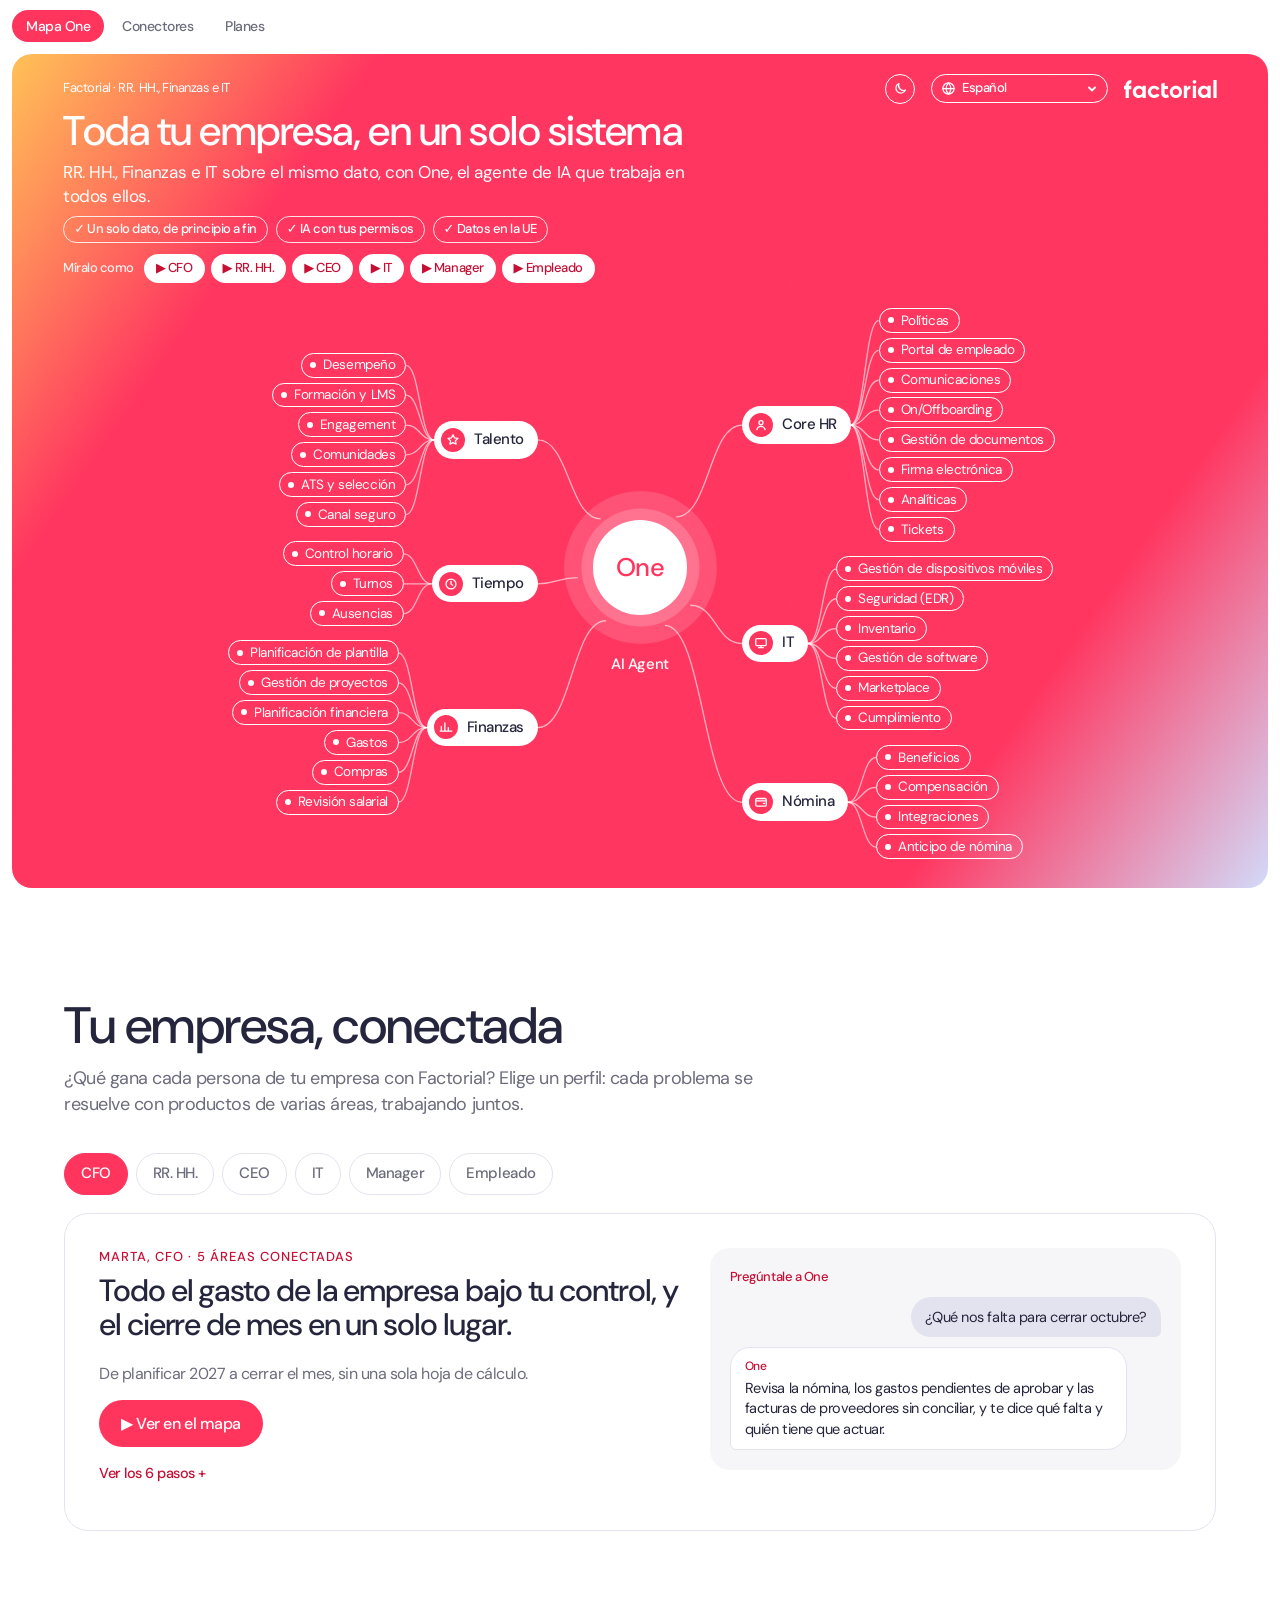
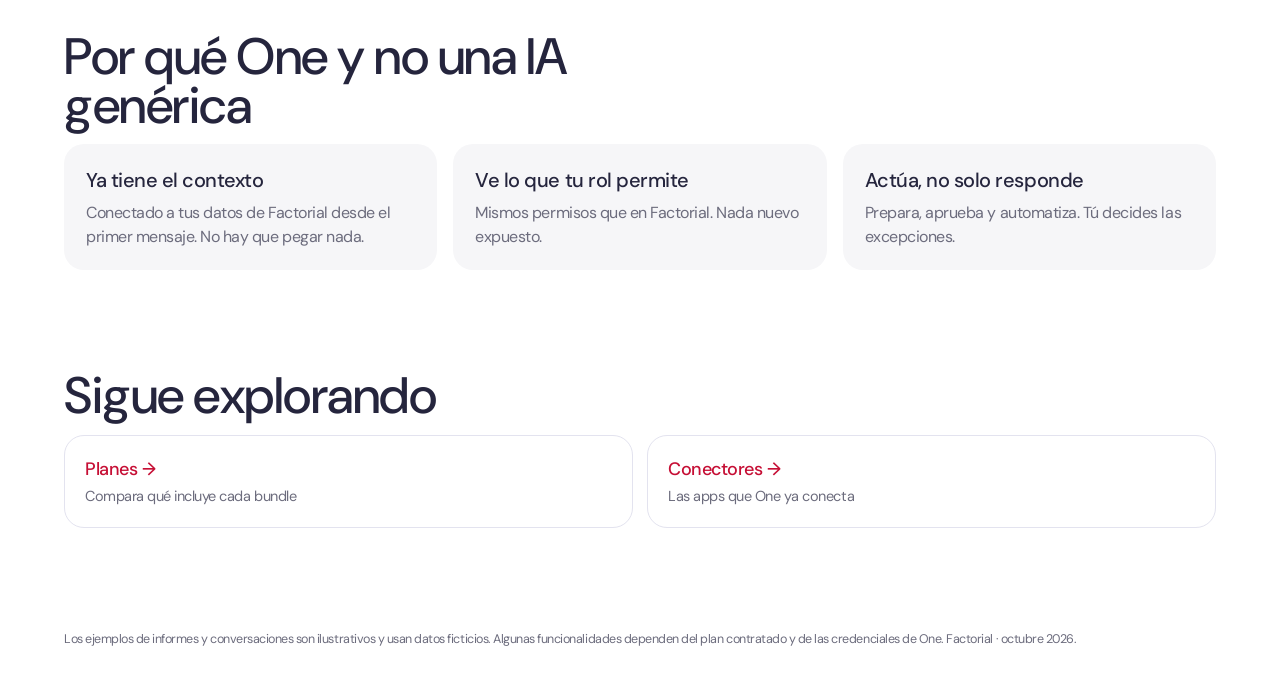
==== commit 8d8d1847: "Mapa corto: nuevo mapa interactivo, conectores, planes y vídeos Replace index.html with the short in" ====
--- a/index.html
+++ b/index.html
@@ -3,7 +3,7 @@
 <head>
 <meta charset="utf-8">
 <meta name="viewport" content="width=device-width, initial-scale=1, viewport-fit=cover">
-<title>Factorial · Todo conectado con ONE</title>
+<title>Factorial · Todo conectado con One</title>
 <link rel="preconnect" href="https://fonts.googleapis.com">
 <link rel="preconnect" href="https://fonts.gstatic.com" crossorigin>
 <link href="https://fonts.googleapis.com/css2?family=DM+Sans:opsz,wght@9..40,300;9..40,400;9..40,500;9..40,700&display=swap" rel="stylesheet">
@@ -35,7 +35,7 @@
 
 /* ---------- HERO / MAP ---------- */
 /* el mapa es una tarjeta Sunrise enmarcada en blanco, igual que el cierre: sin corte recto */
-.hero{--frame:12px;margin:var(--frame);border-radius:20px;min-height:calc(100vh - 2 * var(--frame));overflow:hidden}
+.hero{--frame:12px;margin:var(--frame);border-radius:20px;min-height:calc(100vh - 2 * var(--frame) - 42px);overflow:hidden}
 .scrollcue{position:absolute;left:50%;bottom:14px;transform:translateX(-50%);z-index:3;display:flex;flex-direction:column;align-items:center;gap:4px;color:#fff;text-decoration:none;font-size:13px;font-weight:500;transition:opacity .2s var(--ease)}
 .scrollcue .ar{width:38px;height:38px;border-radius:50%;border:1.5px solid #fff;display:grid;place-items:center}
 .scrollcue:hover .ar{background:rgba(255,255,255,.2)}
@@ -283,24 +283,68 @@
   .cta{grid-template-columns:1fr}
 }
 @media (min-width:1101px){ .scrim{display:none} }
+
+/* ---------- CONECTORES (enlace a /connectors) ---------- */
+.conn{display:flex;flex-wrap:wrap;gap:18px 28px;align-items:center;justify-content:space-between;background:var(--ink-50);border-radius:20px;padding:22px 24px}
+.apps{display:flex;flex-wrap:wrap;gap:8px;min-width:0}
+.apps span{background:var(--panel);border:1px solid var(--line);border-radius:999px;padding:5px 12px;font-size:14px}
+.connact{display:flex;flex-wrap:wrap;align-items:center;gap:8px 14px}
+.btn2{display:inline-flex;align-items:center;gap:8px;background:var(--red);color:#fff;text-decoration:none;font-size:16px;padding:11px 20px;border-radius:999px;transition:background .2s var(--ease)}
+.btn2:hover{background:var(--r140)}
+.cnote{font-size:13px;color:var(--ink-2)}
+.golink{display:inline-flex;align-items:center;gap:6px;margin-top:24px;color:var(--r140);font-weight:500;text-decoration:none;font-size:15px}
+.golink:hover{text-decoration:underline}
+/* botón de modo noche, junto al idioma */
+.thm{appearance:none;border:1px solid #fff;background:transparent;color:#fff;border-radius:999px;width:30px;height:30px;display:grid;place-items:center;cursor:pointer;padding:0}
+.thm:hover{background:rgba(255,255,255,.2)}
+/* versión partners (?for=partner): sin «Solicita una demo», que lleva a venta directa */
+.partner .ctaact .btn{display:none}
+
+/* vídeo del changelog dentro del panel del módulo */
+.pvideo{display:block;width:100%;aspect-ratio:16/9;border-radius:14px;border:1px solid var(--line);background:#000;object-fit:contain}
+/* ---------- MENÚ DEL SITIO ---------- */
+.sitebar{display:flex;align-items:center;gap:4px;padding:10px 12px 0;overflow-x:auto;scrollbar-width:none;-webkit-overflow-scrolling:touch}
+.sitebar::-webkit-scrollbar{display:none}
+.sitebar a{flex:none;font-size:14px;font-weight:500;line-height:1;color:var(--sb-ink,#6C6C7D);text-decoration:none;padding:9px 14px;border-radius:999px;white-space:nowrap;transition:background .15s,color .15s}
+.sitebar a:hover{background:var(--sb-hover,#F6F6F8);color:var(--sb-ink-strong,#25253D)}
+.sitebar a[aria-current="page"]{background:#FF355E;color:#fff}
+:root[data-theme="dark"]{--sb-ink:#B4B4C2;--sb-hover:#24243C;--sb-ink-strong:#F1F1F5}
+/* ---------- MODO NOCHE ---------- */
+:root[data-theme="dark"]{--ink:#F1F1F5;--ink-2:#B4B4C2;--ink-3:#8F8FA0;--ink-50:#24243C;--line:#36364F;--panel:#1C1C31;--m20:#36364F;color-scheme:dark}
+:root[data-theme="dark"],:root[data-theme="dark"] body{background:#13131F}
+:root[data-theme="dark"] .close,:root[data-theme="dark"] .msg.o,:root[data-theme="dark"] .modlist button,:root[data-theme="dark"] .chip,
+:root[data-theme="dark"] .story,:root[data-theme="dark"] .tier,:root[data-theme="dark"] .chain li::before,:root[data-theme="dark"] .secnav{background:var(--panel)}
+:root[data-theme="dark"] section h2.st,:root[data-theme="dark"] .secnav a:hover,:root[data-theme="dark"] .secnav a.cur{color:var(--ink)}
+:root[data-theme="dark"] .chain li::before,:root[data-theme="dark"] .golink{color:var(--r40)}
+@media (max-width:860px){ :root[data-theme="dark"] .secnav a.cur{color:#fff} }
+/* rojo oscuro como texto sobre fondo oscuro: se aclara; sobre blanco (burbujas del mapa) se mantiene */
+:root[data-theme="dark"]{--r140:#FF8FA6}
+:root[data-theme="dark"] .pill.linked,:root[data-theme="dark"] .pill.active{color:#C60F35}
+:root[data-theme="dark"] .btn2:hover{background:#C60F35}
+:root[data-theme="dark"] .btn:hover{color:#C60F35}
+@media (max-width:520px){ .topr{gap:10px} }
 </style>
+<script>/* modo noche: ?theme=dark o la última elección (compartida con /connectors) */
+(function(){var t=new URLSearchParams(location.search).get("theme");try{if(t!=="dark"&&t!=="light")t=localStorage.getItem("onemap-theme")}catch(e){}if(t==="dark")document.documentElement.setAttribute("data-theme","dark")})();</script>
+<link rel="stylesheet" href="mock.css">
 </head>
 <body>
+<nav class="sitebar" id="sitebar" aria-label="Factorial One"><a href="index.html" data-page="index.html" aria-current="page"><span data-i18n="sbMap">Mapa One</span></a><a href="connectors/index.html" data-page="connectors/index.html"><span data-i18n="sbConn">Conectores</span></a><a href="plans/index.html" data-page="plans/index.html"><span data-i18n="sbPlans">Planes</span></a></nav>
 <div class="hero sunrise" id="hero">
   <div class="hero-inner">
     <div class="mapcol">
       <div class="top">
-        <small data-i18n="allin">All in ONE</small>
-        <div class="topr"><label class="lang"><svg width="15" height="15" viewBox="0 0 24 24" fill="none" stroke="currentColor" stroke-width="2" stroke-linecap="round" aria-hidden="true"><circle cx="12" cy="12" r="9"/><path d="M3 12h18M12 3c2.5 2.7 3.8 5.7 3.8 9s-1.3 6.3-3.8 9c-2.5-2.7-3.8-5.7-3.8-9S9.5 5.7 12 3z"/></svg><select id="langSel" aria-label="Idioma / Language"><option value="es">Español</option><option value="en">English</option><option value="de">Deutsch</option><option value="pt">Português</option><option value="fr">Français</option><option value="it">Italiano</option></select><svg class="chev" width="10" height="10" viewBox="0 0 10 10" fill="none" stroke="currentColor" stroke-width="1.8" stroke-linecap="round" aria-hidden="true"><path d="M2 3.5l3 3 3-3"/></svg></label><span aria-label="Factorial"><svg class="logo" viewBox="0 0 2029 394" xmlns="http://www.w3.org/2000/svg" aria-hidden="true"><path d="M2028.08 393.654H1956.77V1.6044e-05H2028.08V393.654Z" fill="currentColor"></path><path d="M1828.62 159.43V128.269H1898.82V393.654H1828.62V354.641C1809.14 379.51 1781.17 391.946 1745.91 391.946C1712.32 391.946 1677.58 379 1653.4 353.108C1629.55 326.875 1618.01 295.228 1618.01 257.413C1618.01 219.938 1629.55 187.706 1653.4 161.474C1677.58 135.241 1710.63 123.846 1744.22 123.846C1779.48 123.846 1809.14 134.56 1828.62 159.43ZM1708.12 309.16C1721.22 322.446 1737.84 329.09 1758 329.09C1778.15 329.09 1794.78 322.446 1807.88 309.16C1821.31 295.532 1828.62 278.158 1828.62 257.035C1828.62 235.913 1821.31 218.708 1807.88 205.422C1794.78 191.795 1778.15 184.981 1758 184.981C1737.84 184.981 1721.22 191.795 1708.12 205.422C1695.02 218.708 1688.21 235.913 1688.21 257.035C1688.21 278.158 1695.02 295.532 1708.12 309.16Z" fill="currentColor"></path><path d="M1381.48 128.269V175.313C1387.28 158.945 1401.74 143.727 1409.95 138.224C1417.55 133.132 1435 123.846 1453.09 123.846V195.564C1432.96 192.778 1418.32 201.71 1403.81 212.926C1388.43 224.813 1381.77 241.657 1381.77 266.732V393.654H1310.45V128.269H1381.48Z" fill="currentColor"></path><path d="M660.607 393.654C621.768 393.654 589.288 380.708 563.167 354.818C537.389 328.927 521.507 297.765 521.507 259.61C521.507 221.456 537.389 188.573 563.167 162.682C589.288 136.791 621.768 123.846 660.607 123.846C685.697 123.846 708.553 129.808 729.175 141.731C749.797 153.654 768.346 169.666 779.001 189.765L718.864 222.98C713.708 212.419 705.803 204.073 695.149 197.941C684.838 191.809 673.152 188.743 660.091 188.743C640.156 188.743 623.659 195.386 610.598 208.672C597.537 221.617 589.777 238.31 589.777 258.75C589.777 278.509 597.537 295.201 610.598 308.828C623.659 321.773 640.156 328.246 660.091 328.246C673.495 328.246 685.353 325.35 695.664 319.559C706.319 313.427 717.135 305.081 722.29 294.52L780.032 327.224C768.69 347.664 752.536 363.845 731.57 375.769C710.948 387.692 685.353 393.654 660.607 393.654Z" fill="currentColor"></path><path d="M405.617 159.657V128.269H476.934V393.653H405.617V356.111C385.826 381.14 357.419 393.654 321.591 393.654C287.47 393.654 252.182 380.625 227.615 354.569C203.389 328.169 191.665 296.32 191.665 258.264C191.665 220.55 203.389 188.113 227.615 161.714C252.182 135.314 285.753 123.846 319.874 123.846C355.702 123.846 385.826 134.628 405.617 159.657ZM283.205 310.34C296.512 323.712 313.402 330.397 333.875 330.397C354.348 330.397 371.238 323.712 384.545 310.34C398.193 296.626 405.617 279.141 405.617 257.884C405.617 236.627 398.193 219.313 384.545 205.942C371.238 192.228 354.348 185.37 333.875 185.37C313.402 185.37 296.512 192.228 283.205 205.942C269.897 219.313 262.982 236.627 262.982 257.884C262.982 279.141 269.897 296.626 283.205 310.34Z" fill="currentColor"></path><path d="M160.464 0.236596V71.8069C124.295 69.3753 107.179 89.6759 107.179 121.635V128.269H160.464V200.037H106.976V393.654H35.6586V200.037H0V128.269H35.6585V121.635C35.6585 84.4653 51.2199 52.3431 71.3516 33.5848C91.8244 14.479 120.883 -2.19503 160.464 0.236596Z" fill="currentColor"></path><path d="M1577.89 393.654H1506.58V128.269H1577.89V393.654Z" fill="currentColor"></path><path d="M1582.35 39.8077C1582.35 61.7929 1564.39 79.6154 1542.24 79.6154C1520.08 79.6154 1502.12 61.7929 1502.12 39.8077C1502.12 17.8225 1520.08 1.6044e-05 1542.24 1.6044e-05C1564.39 1.6044e-05 1582.35 17.8225 1582.35 39.8077Z" fill="currentColor"></path><path fill-rule="evenodd" clip-rule="evenodd" d="M1136.62 393.654C1210.47 393.654 1270.34 334.245 1270.34 260.961C1270.34 187.678 1210.47 128.269 1136.62 128.269C1062.77 128.269 1002.9 187.678 1002.9 260.961C1002.9 334.245 1062.77 393.654 1136.62 393.654ZM1136.62 329.519C1174.77 329.519 1205.71 298.825 1205.71 260.961C1205.71 223.098 1174.77 192.404 1136.62 192.404C1098.46 192.404 1067.53 223.098 1067.53 260.961C1067.53 298.825 1098.46 329.519 1136.62 329.519Z" fill="currentColor"></path><path d="M815.691 283.176V84.5279L890.041 61.9231V128.689H963.461V198.312H890.041C890.041 222.424 889.111 262.562 889.111 281.369C889.111 311.208 907.597 323.529 926.146 323.529C944.694 323.529 961.271 312.616 961.271 312.616L985.069 374.848C985.069 374.848 932.739 407.462 880.675 386.79C828.61 366.118 815.691 326.49 815.691 283.176Z" fill="currentColor"></path></svg></span></div>
+        <small data-i18n="allin">All in One</small>
+        <div class="topr"><button class="thm" id="themeBtn" type="button" aria-pressed="false" aria-label="Modo noche" data-i18n-aria="themeAria"><svg width="15" height="15" viewBox="0 0 24 24" fill="none" stroke="currentColor" stroke-width="2" stroke-linecap="round" stroke-linejoin="round" aria-hidden="true"><path d="M20 14.5A8 8 0 0 1 9.5 4a8 8 0 1 0 10.5 10.5z"/></svg></button><label class="lang"><svg width="15" height="15" viewBox="0 0 24 24" fill="none" stroke="currentColor" stroke-width="2" stroke-linecap="round" aria-hidden="true"><circle cx="12" cy="12" r="9"/><path d="M3 12h18M12 3c2.5 2.7 3.8 5.7 3.8 9s-1.3 6.3-3.8 9c-2.5-2.7-3.8-5.7-3.8-9S9.5 5.7 12 3z"/></svg><select id="langSel" aria-label="Idioma / Language"><option value="es">Español</option><option value="en">English</option><option value="de">Deutsch</option><option value="pt">Português (Portugal)</option><option value="pt-br">Português (Brasil)</option><option value="fr">Français</option><option value="it">Italiano</option><option value="pl">Polski</option></select><svg class="chev" width="10" height="10" viewBox="0 0 10 10" fill="none" stroke="currentColor" stroke-width="1.8" stroke-linecap="round" aria-hidden="true"><path d="M2 3.5l3 3 3-3"/></svg></label><span aria-label="Factorial"><svg class="logo" viewBox="0 0 2029 394" xmlns="http://www.w3.org/2000/svg" aria-hidden="true"><path d="M2028.08 393.654H1956.77V1.6044e-05H2028.08V393.654Z" fill="currentColor"></path><path d="M1828.62 159.43V128.269H1898.82V393.654H1828.62V354.641C1809.14 379.51 1781.17 391.946 1745.91 391.946C1712.32 391.946 1677.58 379 1653.4 353.108C1629.55 326.875 1618.01 295.228 1618.01 257.413C1618.01 219.938 1629.55 187.706 1653.4 161.474C1677.58 135.241 1710.63 123.846 1744.22 123.846C1779.48 123.846 1809.14 134.56 1828.62 159.43ZM1708.12 309.16C1721.22 322.446 1737.84 329.09 1758 329.09C1778.15 329.09 1794.78 322.446 1807.88 309.16C1821.31 295.532 1828.62 278.158 1828.62 257.035C1828.62 235.913 1821.31 218.708 1807.88 205.422C1794.78 191.795 1778.15 184.981 1758 184.981C1737.84 184.981 1721.22 191.795 1708.12 205.422C1695.02 218.708 1688.21 235.913 1688.21 257.035C1688.21 278.158 1695.02 295.532 1708.12 309.16Z" fill="currentColor"></path><path d="M1381.48 128.269V175.313C1387.28 158.945 1401.74 143.727 1409.95 138.224C1417.55 133.132 1435 123.846 1453.09 123.846V195.564C1432.96 192.778 1418.32 201.71 1403.81 212.926C1388.43 224.813 1381.77 241.657 1381.77 266.732V393.654H1310.45V128.269H1381.48Z" fill="currentColor"></path><path d="M660.607 393.654C621.768 393.654 589.288 380.708 563.167 354.818C537.389 328.927 521.507 297.765 521.507 259.61C521.507 221.456 537.389 188.573 563.167 162.682C589.288 136.791 621.768 123.846 660.607 123.846C685.697 123.846 708.553 129.808 729.175 141.731C749.797 153.654 768.346 169.666 779.001 189.765L718.864 222.98C713.708 212.419 705.803 204.073 695.149 197.941C684.838 191.809 673.152 188.743 660.091 188.743C640.156 188.743 623.659 195.386 610.598 208.672C597.537 221.617 589.777 238.31 589.777 258.75C589.777 278.509 597.537 295.201 610.598 308.828C623.659 321.773 640.156 328.246 660.091 328.246C673.495 328.246 685.353 325.35 695.664 319.559C706.319 313.427 717.135 305.081 722.29 294.52L780.032 327.224C768.69 347.664 752.536 363.845 731.57 375.769C710.948 387.692 685.353 393.654 660.607 393.654Z" fill="currentColor"></path><path d="M405.617 159.657V128.269H476.934V393.653H405.617V356.111C385.826 381.14 357.419 393.654 321.591 393.654C287.47 393.654 252.182 380.625 227.615 354.569C203.389 328.169 191.665 296.32 191.665 258.264C191.665 220.55 203.389 188.113 227.615 161.714C252.182 135.314 285.753 123.846 319.874 123.846C355.702 123.846 385.826 134.628 405.617 159.657ZM283.205 310.34C296.512 323.712 313.402 330.397 333.875 330.397C354.348 330.397 371.238 323.712 384.545 310.34C398.193 296.626 405.617 279.141 405.617 257.884C405.617 236.627 398.193 219.313 384.545 205.942C371.238 192.228 354.348 185.37 333.875 185.37C313.402 185.37 296.512 192.228 283.205 205.942C269.897 219.313 262.982 236.627 262.982 257.884C262.982 279.141 269.897 296.626 283.205 310.34Z" fill="currentColor"></path><path d="M160.464 0.236596V71.8069C124.295 69.3753 107.179 89.6759 107.179 121.635V128.269H160.464V200.037H106.976V393.654H35.6586V200.037H0V128.269H35.6585V121.635C35.6585 84.4653 51.2199 52.3431 71.3516 33.5848C91.8244 14.479 120.883 -2.19503 160.464 0.236596Z" fill="currentColor"></path><path d="M1577.89 393.654H1506.58V128.269H1577.89V393.654Z" fill="currentColor"></path><path d="M1582.35 39.8077C1582.35 61.7929 1564.39 79.6154 1542.24 79.6154C1520.08 79.6154 1502.12 61.7929 1502.12 39.8077C1502.12 17.8225 1520.08 1.6044e-05 1542.24 1.6044e-05C1564.39 1.6044e-05 1582.35 17.8225 1582.35 39.8077Z" fill="currentColor"></path><path fill-rule="evenodd" clip-rule="evenodd" d="M1136.62 393.654C1210.47 393.654 1270.34 334.245 1270.34 260.961C1270.34 187.678 1210.47 128.269 1136.62 128.269C1062.77 128.269 1002.9 187.678 1002.9 260.961C1002.9 334.245 1062.77 393.654 1136.62 393.654ZM1136.62 329.519C1174.77 329.519 1205.71 298.825 1205.71 260.961C1205.71 223.098 1174.77 192.404 1136.62 192.404C1098.46 192.404 1067.53 223.098 1067.53 260.961C1067.53 298.825 1098.46 329.519 1136.62 329.519Z" fill="currentColor"></path><path d="M815.691 283.176V84.5279L890.041 61.9231V128.689H963.461V198.312H890.041C890.041 222.424 889.111 262.562 889.111 281.369C889.111 311.208 907.597 323.529 926.146 323.529C944.694 323.529 961.271 312.616 961.271 312.616L985.069 374.848C985.069 374.848 932.739 407.462 880.675 386.79C828.61 366.118 815.691 326.49 815.691 283.176Z" fill="currentColor"></path></svg></span></div>
       </div>
-      <h1 data-i18n="h1">ONE ya conoce tu empresa</h1>
-      <p class="sub" data-i18n="sub">Todos los módulos de Factorial comparten el mismo dato. ONE trabaja encima de todos ellos, con tus permisos y tus políticas.</p>
-      <p class="hint" data-i18n="hint">Toca cualquier burbuja para ver qué aporta, qué hace ONE con ella y con qué se conecta.</p>
+      <h1 data-i18n="h1">One ya conoce tu empresa</h1>
+      <p class="sub" data-i18n="sub">Todos los módulos de Factorial comparten el mismo dato. One trabaja encima de todos ellos, con tus permisos y tus políticas.</p>
+      <p class="hint" data-i18n="hint">Toca cualquier burbuja para ver qué aporta, qué hace One con ella y con qué se conecta.</p>
       <div class="stage" id="stage">
         <svg class="wires" id="wires" aria-hidden="true"></svg>
         <div class="col left" id="colL"></div>
         <div class="core">
-          <button class="onebtn" id="oneBtn" aria-label="Ver qué es ONE" data-i18n-aria="oneAria"><span class="disc">ONE</span></button>
+          <button class="onebtn" id="oneBtn" aria-label="Ver qué es One" data-i18n-aria="oneAria"><span class="disc">One</span></button>
           <span class="onelabel">AI Agent</span>
         </div>
         <div class="col right" id="colR"></div>
@@ -314,7 +358,7 @@
   <a class="scrollcue" id="scrollCue" href="#mas" aria-label="Seguir bajando" data-i18n-aria="cueAria"><span data-i18n="cue">Sigue bajando</span><span class="ar"><svg width="16" height="16" viewBox="0 0 16 16" fill="none" stroke="currentColor" stroke-width="2" stroke-linecap="round" stroke-linejoin="round" aria-hidden="true"><path d="M3 6l5 5 5-5"/></svg></span></a>
 </div>
 
-<nav class="secnav" id="secnav" aria-label="Secciones" data-i18n-aria="navAria"><a href="#hero" data-sec="hero"><span class="dot"></span><span class="lb" data-i18n="navMap">Mapa</span></a><a href="#mas" data-sec="mas"><span class="dot"></span><span class="lb" data-i18n="navStories">Historias</span></a><a href="#porque" data-sec="porque"><span class="dot"></span><span class="lb" data-i18n="navWhy">IA para empresas</span></a><a href="#planes" data-sec="planes"><span class="dot"></span><span class="lb" data-i18n="navPlans">Planes ONE</span></a><a href="#facts" data-sec="facts"><span class="dot"></span><span class="lb" data-i18n="navFacts">Cifras</span></a><a href="#viene" data-sec="viene"><span class="dot"></span><span class="lb" data-i18n="navNext">Lo que viene</span></a></nav>
+<nav class="secnav" id="secnav" aria-label="Secciones" data-i18n-aria="navAria"><a href="#hero" data-sec="hero"><span class="dot"></span><span class="lb" data-i18n="navMap">Mapa</span></a><a href="#mas" data-sec="mas"><span class="dot"></span><span class="lb" data-i18n="navStories">Historias</span></a><a href="#porque" data-sec="porque"><span class="dot"></span><span class="lb" data-i18n="navWhy">IA para empresas</span></a><a href="#conectores" data-sec="conectores"><span class="dot"></span><span class="lb" data-i18n="navConn">Conectores</span></a><a href="#planes" data-sec="planes"><span class="dot"></span><span class="lb" data-i18n="navPlans">Planes One</span></a><a href="#facts" data-sec="facts"><span class="dot"></span><span class="lb" data-i18n="navFacts">Cifras</span></a><a href="#viene" data-sec="viene"><span class="dot"></span><span class="lb" data-i18n="navNext">Lo que viene</span></a></nav>
 
 <section id="mas">
   <h2 class="st" data-i18n="s1t">El mismo dato, de principio a fin</h2>
@@ -327,7 +371,7 @@
   <p class="sl" data-i18n="s2d">Lo que cambia no es la tecnología, es el contexto. Y con datos de personas, la confianza no es negociable.</p>
   <div class="cmpwrap">
   <table class="cmp">
-    <thead data-i18n="cmpHead"><tr><th></th><th>IA genérica</th><th>ONE</th></tr></thead>
+    <thead data-i18n="cmpHead"><tr><th></th><th>IA genérica</th><th>One</th></tr></thead>
     <tbody data-i18n="cmpBody">
       <tr><td>Contexto</td><td>Empieza en blanco cada vez. El contexto lo pegas tú.</td><td>Conectado a tus datos de Factorial y a las herramientas que conectes desde el primer mensaje.</td></tr>
       <tr><td>Permisos</td><td>No sabe quién debe ver qué.</td><td>Cada persona solo ve lo que su rol le permite. Mismos roles, nada nuevo expuesto.</td></tr>
@@ -339,19 +383,29 @@
   </div>
 </section>
 
+<section id="conectores">
+  <p class="eyebrow" data-i18n="connE">One · Conectores</p>
+  <h2 class="st" data-i18n="connT">Tu empresa no vive en una sola herramienta. One tampoco.</h2>
+  <p class="sl" data-i18n="connD">Conecta las apps que tu equipo ya usa, como Slack, HubSpot, Notion o Jira. One las combina con tus datos de Factorial, siempre con los permisos de cada persona.</p>
+  <div class="conn">
+    <div class="apps" aria-hidden="true"><span>Slack</span><span>HubSpot</span><span>Notion</span><span>Jira</span><span>Stripe</span><span>Canva</span><span>Miro</span><span>DeepL</span><span>Abacum</span><span>Linear</span></div>
+    <div class="connact"><a class="btn2 connlink" href="connectors/index.html"><span data-i18n="connBtn">Ver el catálogo de conectores</span><svg width="16" height="16" viewBox="0 0 16 16" fill="none" stroke="currentColor" stroke-width="2" stroke-linecap="round" stroke-linejoin="round" aria-hidden="true"><path d="M3 8h10M9 4l4 4-4 4"/></svg></a><span class="cnote" data-i18n="connNote">Catálogo en inglés</span></div>
+  </div>
+</section>
+
 <section id="planes">
-  <p class="eyebrow" data-i18n="s4e">ONE · Capacidad personal</p>
+  <p class="eyebrow" data-i18n="s4e">One · Capacidad personal</p>
   <h2 class="st" data-i18n="s4t">IA para todo el equipo, sin perder el control</h2>
   <p class="sl" data-i18n="s4d">Cada persona tiene su propio uso diario de IA, dentro de los permisos en los que ya confías. Elige una combinación de planes personales según el tipo de perfil.</p>
   <div class="tiers" data-i18n="tiers">
-    <div class="tier"><div class="tn"><b>Free</b></div><p class="usage"><b>Incluido en todos los bundles.</b></p><h4>Recomendado para</h4><div class="who"><i>Toda la plantilla</i></div><h4>Qué hace con ONE</h4><ul><li>Pregunta por políticas, saldos, nóminas y documentos, con la fuente.</li><li>Pide ausencias, gastos y tickets chateando.</li><li>Sigue cada solicitud desde la app.</li></ul></div>
-    <div class="tier"><div class="tn"><b>Basic</b></div><p class="usage"><b>x2 de uso vs Free</b><br>Para uso habitual.</p><h4>Recomendado para</h4><div class="who"><i>Toda la plantilla</i><i>Team leaders</i></div><h4>Qué hace con ONE</h4><ul><li>Todo lo de Free, con el doble de uso diario.</li><li>Para quien usa ONE a diario en su trabajo.</li></ul></div>
-    <div class="tier"><div class="tn"><b>Plus</b></div><p class="usage"><b>x10 de uso vs Basic</b><br>Para flujos de trabajo exigentes.</p><h4>Recomendado para</h4><div class="who"><i>Team leaders</i><i>Managers</i><i>Admins</i></div><h4>Qué hace con ONE</h4><ul><li>Prepara 1:1 y consulta las analíticas de su equipo.</li><li>Aprueba ausencias, gastos y turnos con el contexto ya reunido.</li></ul></div>
-    <div class="tier"><div class="tn"><b>Max</b></div><p class="usage"><b>x35 de uso vs Basic</b><br>Para power users.</p><h4>Recomendado para</h4><div class="who"><i>Managers</i><i>Admins</i><i>Training Manager</i><i>Finance Manager</i></div><h4>Qué hace con ONE</h4><ul><li>Crea cursos completos, procesa lotes de gastos y construye informes y rutinas.</li><li>Pensado para un uso intensivo de ONE en su área.</li></ul></div>
+    <div class="tier"><div class="tn"><b>Free</b></div><p class="usage"><b>Incluido en todos los bundles.</b></p><h4>Recomendado para</h4><div class="who"><i>Toda la plantilla</i></div><h4>Qué hace con One</h4><ul><li>Pregunta por políticas, saldos, nóminas y documentos, con la fuente.</li><li>Pide ausencias, gastos y tickets chateando.</li><li>Sigue cada solicitud desde la app.</li></ul></div>
+    <div class="tier"><div class="tn"><b>Basic</b></div><p class="usage"><b>x2 de uso vs Free</b><br>Para uso habitual.</p><h4>Recomendado para</h4><div class="who"><i>Toda la plantilla</i><i>Team leaders</i></div><h4>Qué hace con One</h4><ul><li>Todo lo de Free, con el doble de uso diario.</li><li>Para quien usa One a diario en su trabajo.</li></ul></div>
+    <div class="tier"><div class="tn"><b>Plus</b></div><p class="usage"><b>x10 de uso vs Basic</b><br>Para flujos de trabajo exigentes.</p><h4>Recomendado para</h4><div class="who"><i>Team leaders</i><i>Managers</i><i>Admins</i></div><h4>Qué hace con One</h4><ul><li>Prepara 1:1 y consulta las analíticas de su equipo.</li><li>Aprueba ausencias, gastos y turnos con el contexto ya reunido.</li></ul></div>
+    <div class="tier"><div class="tn"><b>Max</b></div><p class="usage"><b>x35 de uso vs Basic</b><br>Para power users.</p><h4>Recomendado para</h4><div class="who"><i>Managers</i><i>Admins</i><i>Training Manager</i><i>Finance Manager</i></div><h4>Qué hace con One</h4><ul><li>Crea cursos completos, procesa lotes de gastos y construye informes y rutinas.</li><li>Pensado para un uso intensivo de One en su área.</li></ul></div>
   </div>
   <div class="props">
-    <div class="prop"><span class="pic"><svg width="22" height="22" viewBox="0 0 24 24" fill="none" stroke="currentColor" stroke-width="2" stroke-linecap="round" stroke-linejoin="round" aria-hidden="true"><rect x="4.5" y="10.5" width="15" height="10" rx="2.5"/><path d="M8 10.5V7.5a4 4 0 0 1 8 0v3"/><circle cx="12" cy="15.5" r="1.2"/></svg></span><div data-i18n="p1"><b>Tus datos, bajo control</b><p>Cada persona solo ve lo que ya podía ver. ONE sigue exactamente tus permisos de Factorial: mismos roles, mismo acceso, nada nuevo expuesto.</p></div></div>
-    <div class="prop"><span class="pic"><svg width="22" height="22" viewBox="0 0 24 24" fill="none" stroke="currentColor" stroke-width="2" stroke-linecap="round" stroke-linejoin="round" aria-hidden="true"><circle cx="12" cy="12" r="8.5"/><path d="M14.8 9.2c-.5-.9-1.6-1.4-2.8-1.4-1.6 0-2.8.9-2.8 2.1 0 2.8 5.8 1.4 5.8 4.2 0 1.2-1.3 2.1-3 2.1-1.3 0-2.4-.6-2.9-1.5M12 6v1.8M12 16.2V18"/></svg></span><div data-i18n="p2"><b>Nadie se pasa del presupuesto</b><p>Cada persona tiene un uso diario según su plan personal. Si lo alcanza, ONE se pausa hasta el día siguiente. Sin recargas ni costes descontrolados.</p></div></div>
+    <div class="prop"><span class="pic"><svg width="22" height="22" viewBox="0 0 24 24" fill="none" stroke="currentColor" stroke-width="2" stroke-linecap="round" stroke-linejoin="round" aria-hidden="true"><rect x="4.5" y="10.5" width="15" height="10" rx="2.5"/><path d="M8 10.5V7.5a4 4 0 0 1 8 0v3"/><circle cx="12" cy="15.5" r="1.2"/></svg></span><div data-i18n="p1"><b>Tus datos, bajo control</b><p>Cada persona solo ve lo que ya podía ver. One sigue exactamente tus permisos de Factorial: mismos roles, mismo acceso, nada nuevo expuesto.</p></div></div>
+    <div class="prop"><span class="pic"><svg width="22" height="22" viewBox="0 0 24 24" fill="none" stroke="currentColor" stroke-width="2" stroke-linecap="round" stroke-linejoin="round" aria-hidden="true"><circle cx="12" cy="12" r="8.5"/><path d="M14.8 9.2c-.5-.9-1.6-1.4-2.8-1.4-1.6 0-2.8.9-2.8 2.1 0 2.8 5.8 1.4 5.8 4.2 0 1.2-1.3 2.1-3 2.1-1.3 0-2.4-.6-2.9-1.5M12 6v1.8M12 16.2V18"/></svg></span><div data-i18n="p2"><b>Nadie se pasa del presupuesto</b><p>Cada persona tiene un uso diario según su plan personal. Si lo alcanza, One se pausa hasta el día siguiente. Sin recargas ni costes descontrolados.</p></div></div>
   </div>
   <p class="flexmix" data-i18n="flex"><b>Tú eliges qué plan personal encaja con cada persona.</b> Ejemplo con 100 personas: 5 Max + 15 Plus + 30 Basic + 50 Free.</p>
 </section>
@@ -362,7 +416,7 @@
   <h2 class="st" data-i18n="s3t">Lo que viene</h2>
   <p class="sl" data-i18n="s3d">Cada producto se está convirtiendo en un producto de IA. El alcance y las fechas pueden cambiar; te mantendremos al día.</p>
   <div class="road" data-i18n="road">
-    <div><span>Próximamente</span><b>1:1 con IA</b><p>ONE prepara y guía cada 1:1 con el historial completo de la persona.</p></div>
+    <div><span>Próximamente</span><b>1:1 con IA</b><p>One prepara y guía cada 1:1 con el historial completo de la persona.</p></div>
     <div><span>Próximamente</span><b>Cursos gamificados</b><p>Mecánicas de juego dentro de los cursos del LMS.</p></div>
     <div><span>Próximamente</span><b>Objetivos vía MCP</b><p>Factorial se conecta a tus herramientas y actualiza los objetivos con sus datos.</p></div>
     <div><span>Próximamente</span><b>Plantilla: aprobaciones y presupuesto</b><p>Flujos de aprobación estructurados y comparativa de previsto frente a real.</p></div>
@@ -373,1821 +427,10 @@
   </div>
 </section>
 
-<section>
-  <div class="cta sunrise">
-    <h2 data-i18n="ctaT">¿Vemos tu ciclo completo con tus propios datos?</h2>
-    <div class="ctaside">
-      <p data-i18n="ctaD">Mapeamos tu plantilla, tu proceso de selección y tu política salarial, y te enseñamos el mismo flujo dentro de Factorial, con ONE trabajando en cada paso.</p>
-      <div class="ctaact"><p data-i18n="ctaQ">¿Todavía no hablas con nadie de Factorial?</p><a class="btn" href="https://factorial.es/solicitar-demo" target="_blank" rel="noopener"><span data-i18n="ctaBtn">Solicita una demo</span><svg width="16" height="16" viewBox="0 0 16 16" fill="none" stroke="currentColor" stroke-width="2" stroke-linecap="round" stroke-linejoin="round" aria-hidden="true"><path d="M3 8h10M9 4l4 4-4 4"/></svg></a></div>
-    </div>
-  </div>
-</section>
-<footer data-i18n="footer">Los ejemplos de informes y conversaciones son ilustrativos y usan datos ficticios. Algunas funcionalidades dependen del plan contratado y de las credenciales de ONE. Factorial · octubre 2026.</footer>
-
+<footer data-i18n="footer">Los ejemplos de informes y conversaciones son ilustrativos y usan datos ficticios. Algunas funcionalidades dependen del plan contratado y de las credenciales de One. Factorial · octubre 2026.</footer>
+
+<script src="content.js"></script>
 <script>
-const HUBS = {
-  talento: { name: "Talento", side: "left", lead: "Del puesto que planificas a la subida que defiendes. Cada decisión de talento parte de la anterior, no de cero.", one: "Cuantos más productos de talento tienes, más contexto tiene ONE: lee evaluaciones, candidaturas, cursos y encuestas a la vez." },
-  tiempo: { name: "Tiempo", side: "left", lead: "Fichajes, turnos y ausencias sobre el mismo calendario, y cada hora lista para nómina y proyectos.", one: "ONE cubre turnos, responde saldos y vigila incidencias de fichaje mientras aún son pequeñas." },
-  finanzas: { name: "Finanzas", side: "left", lead: "RR. HH. y Finanzas trabajan con los mismos números: plantilla, gastos, compras, proyectos y presupuesto.", one: "ONE aprueba lo que cumple la política y te deja solo las excepciones." },
-  core: { name: "Core HR", side: "right", lead: "La base de todo: personas, documentos, políticas y la app de cada empleado. Lo que se captura aquí lo usan todos los módulos.", one: "ONE conoce tus políticas, responde con la fuente y resuelve solicitudes antes de que lleguen a una persona." },
-  it: { name: "IT", side: "right", lead: "Dispositivos, software e inventario ligados a la persona que los usa, desde el primer día hasta el último.", one: "ONE investiga el ticket, comprueba el stock y prepara la compra para que una persona solo tenga que aprobar." },
-  nomina: { name: "Nómina", side: "right", lead: "Cada cambio que afecta al sueldo llega a nómina validado, desde el fichaje hasta la subida salarial.", one: "ONE detecta variables pendientes y lo que no cuadra antes de que se calcule la nómina." }
-};
-
-const ORDER = {
-  talento: ["desempeno", "formacion", "engagement", "comunidades", "ats", "canal"],
-  tiempo: ["control", "turnos", "ausencias"],
-  finanzas: ["plantilla", "proyectos", "fpa", "gastos", "compras", "revision"],
-  core: ["politicas", "portal", "comunicaciones", "onoff", "documentos", "firma", "analiticas", "tickets"],
-  it: ["mdm", "inventario", "software", "marketplace"],
-  nomina: ["beneficios", "compensacion", "integraciones", "anticipo"]
-};
-
-const M = {
-  desempeno: {
-    name: "Desempeño", hub: "talento",
-    lead: "Evaluaciones, objetivos y feedback durante todo el año, no solo en la revisión anual.",
-    value: [
-      "Evaluaciones 180° y 360° con ciclos, recordatorios y acuerdos descargables automatizados.",
-      "Objetivos y OKRs individuales y de equipo, con feedback continuo para llegar a la evaluación con datos.",
-      "9-box y analíticas de talento para ver quién tiene más potencial y quién necesita apoyo.",
-      "Planes de incentivos: define normas de pago ligadas a objetivos y resultados; Factorial calcula cada bonus y lo paga automáticamente en nómina."
-    ],
-    one: [{ q: "¿Quién de mi equipo muestra señales de riesgo?", a: "Analiza autoevaluaciones y feedback, resume cada caso y explica por qué lo marca." }],
-    why: "Cada resultado alimenta la formación que asignas y la subida que propones. Selección usa la última evaluación para medir qué fuentes traen a la gente que se queda y rinde.",
-    links: ["compensacion", "formacion", "revision", "engagement", "ats", "analiticas"],
-    soon: ["Objetivos conectados vía MCP: Factorial actualiza los objetivos con datos de tus otras herramientas."]
-  },
-  formacion: {
-    name: "Formación y LMS", hub: "talento",
-    lead: "Formaciones registradas y cursos interactivos dentro de Factorial, ligados al desempeño.",
-    value: [
-      "Catálogo, sesiones y asistencia; formación obligatoria con trazabilidad lista para auditoría.",
-      "LMS: cursos con vídeos, cuestionarios y tests, progreso automático y certificados al terminar.",
-      "Coste salarial de cada formación calculado automáticamente."
-    ],
-    one: [{ q: "Crea un curso de onboarding para el equipo de tienda.", a: "Un curso estructurado con módulos y cuestionarios, en minutos. Tú lo revisas y lo publicas." }],
-    why: "Desde la evaluación, en un clic: asignas la formación que cierra cada carencia de competencias y mides su impacto en el siguiente ciclo.",
-    links: ["desempeno", "onoff", "compensacion", "analiticas"],
-    stat: { n: "94%", t: "de las personas se quedaría más tiempo en una empresa que invierte en su desarrollo (LinkedIn Workplace Learning Report, 2023)" },
-    soon: ["Cursos gamificados: mecánicas de juego dentro de los cursos."]
-  },
-  engagement: {
-    name: "Engagement", hub: "talento",
-    lead: "Escucha a tu equipo sin enviar otro formulario: pulso diario, encuestas, eNPS y 1:1 con IA.",
-    value: [
-      "Pulso de equipo al fichar: check-ins sin fatiga de encuestas y alertas al manager adecuado.",
-      "Encuestas y eNPS automatizados en el onboarding, en las salidas y en cada hito.",
-      "Reuniones 1:1 con IA: ONE prepara cada 1:1 con objetivos, desempeño y estado de ánimo."
-    ],
-    one: [{ q: "Prepárame el 1:1 con Laura de mañana.", a: "Reúne sus objetivos, la última evaluación, el pulso reciente y lo hablado en 1:1 anteriores." }],
-    why: "Un buen desempeño no siempre significa compromiso. Con el pulso ligado al fichaje y el contexto de desempeño, ONE ve el cuadro completo de cada persona.",
-    links: ["control", "desempeno", "onoff", "analiticas"],
-    stat: { n: "40–60%", t: "menos administración manual con evaluaciones, 1:1 y encuestas automatizadas" }
-  },
-  comunidades: {
-    name: "Comunidades", hub: "talento",
-    lead: "Espacios donde tu gente se encuentra, comparte y se reconoce, más allá del organigrama.",
-    value: [
-      "Comunidades por interés, centro, proyecto o equipo, abiertas o por invitación.",
-      "Publicaciones, reconocimientos y celebraciones de hitos desde la app.",
-      "Une a quien trabaja en oficina, en remoto o en tienda en un mismo espacio."
-    ],
-    one: [{ q: "¿Qué comunidades me recomiendas ahora que me he incorporado?", a: "Te sugiere las de tu equipo, tu centro y tus intereses, según tu perfil." }],
-    why: "Las comunidades se crean sobre los mismos datos de equipos, centros y personas, así que cada nueva incorporación encuentra su sitio desde el primer día.",
-    links: ["engagement", "comunicaciones", "portal", "onoff"],
-    check: true
-  },
-  comunicaciones: {
-    name: "Comunicaciones", hub: "core",
-    lead: "Comunicados para toda la empresa o para equipos concretos, donde tu gente ya trabaja cada día.",
-    value: [
-      "Publica para toda la empresa o para equipos y centros concretos.",
-      "Llega desde la app a todo el equipo, también a quien no se sienta frente a un ordenador.",
-      "Los comunicados conviven con las políticas y documentos a los que hacen referencia."
-    ],
-    one: [{ q: "Redacta el comunicado del nuevo horario de verano en español e inglés.", a: "Lo redacta a partir de tu política de horario y lo traduce, listo para revisar." }],
-    why: "La segmentación sale de los mismos datos de equipos, centros y roles que usa el resto de Factorial.",
-    links: ["portal", "politicas", "engagement", "comunidades"],
-    check: true
-  },
-  ats: {
-    name: "ATS y selección", hub: "talento",
-    lead: "Un ATS que planifica, criba y decide contigo, desde la posición aprobada hasta la oferta firmada.",
-    value: [
-      "Hiring Plan: cada posición aprobada en la planificación de plantilla llega como vacante con responsable, plazo y estado.",
-      "Informe de IA por candidato y llamadas de IA en su idioma, con transcripción y resultado verde, ámbar o rojo.",
-      "Jobs ilimitados, permisos por fase, entrevistas por vídeo con ONE y analíticas de permanencia a un año."
-    ],
-    one: [
-      { q: "Llama a cada candidato que llegue a la fase de screening.", a: "Llamada en su idioma, comunicada, con consentimiento y grabada. Devuelve transcripción, informe y siguiente paso sugerido. Una persona decide." },
-      { q: "Crea la oferta para un Senior Product Designer en Barcelona.", a: "Redacta el anuncio desde la conversación y lo publica en tu página de empleo y en más de 250 portales." }
-    ],
-    why: "La vacante nace aprobada y con presupuesto; quien firma entra con todos sus datos, sin volver a teclear nada; y la analítica cruza la fuente de contratación con la evaluación de desempeño.",
-    links: ["plantilla", "onoff", "firma", "desempeno", "analiticas"],
-    stats: [{ n: "70%", t: "menos time-to-hire con una primera criba con IA" }, { n: "+25%", t: "de crecimiento de plantilla con el mismo equipo de selección" }],
-    soon: ["Candidatos sugeridos del talent pool (próximamente).", "WhatsApp en Recruitment y Company Pages por sociedad (próximamente).", "Cultural assessment (próximamente)."]
-  },
-  canal: {
-    name: "Canal seguro", hub: "talento",
-    lead: "Un canal para que cualquiera pueda informar de una irregularidad de forma confidencial, también anónima.",
-    value: [
-      "Comunicaciones confidenciales, con opción de anonimato.",
-      "Seguimiento de cada caso con acceso restringido a quien lo gestiona.",
-      "Ayuda a cumplir la normativa de protección del informante."
-    ],
-    oneNote: "ONE sigue exactamente los permisos de Factorial: los casos solo los ven las personas que los gestionan, nadie más.",
-    why: "Vive en la misma app que el resto de herramientas del empleado, así que nadie tiene que buscar dónde informar.",
-    links: ["politicas", "documentos", "portal"],
-    check: true
-  },
-  control: {
-    name: "Control horario", hub: "tiempo",
-    lead: "Fichajes desde el móvil o el ordenador, con el registro de jornada al día.",
-    value: [
-      "Fichaje desde la app o la web, con horas extra y saldos calculados.",
-      "Incidencias visibles para el manager antes de que lleguen a nómina.",
-      "Las horas imputadas a proyectos alimentan el coste real de cada proyecto."
-    ],
-    one: [{ q: "Envíame de lunes a viernes a las 18:00 quién tiene menos de 4 fichajes hoy.", a: "Crea una rutina que revisa los fichajes cada día y te lo manda por email." }],
-    why: "El mismo fichaje sirve para nómina, para el coste de proyectos y para recoger el pulso del equipo, sin capturarlo dos veces.",
-    links: ["turnos", "ausencias", "proyectos", "compensacion", "engagement"],
-    soon: ["Inconsistencias de fichaje: soluciona todas las incidencias de golpe, sin ir una por una."]
-  },
-  turnos: {
-    name: "Turnos", hub: "tiempo",
-    lead: "Cuadrantes que respetan tus reglas y huecos que se cubren sin una lista de llamadas.",
-    value: [
-      "Planificación automática con reglas propias: descansos, horarios, centros, puestos y habilidades se respetan solos.",
-      "Guardias planificadas y registradas junto al resto de turnos.",
-      "Conectado al contrato de cada persona en el Portal de empleado: horas, jornada y condiciones se tienen en cuenta al planificar.",
-      "Los turnos reales llegan a nómina, sin turnos desactualizados en el cálculo."
-    ],
-    one: [{ q: "Encuentra a alguien para cubrir el turno de María de hoy.", a: "Revisa descansos, puestos, habilidades, horario y centro, llama a los candidatos uno a uno y avisa al responsable cuando el turno queda cubierto." }],
-    why: "Una ausencia abre el hueco, ONE lo cubre y el turno nuevo llega a fichajes y variables de nómina. Todas las reglas respetadas y todas las llamadas registradas.",
-    links: ["ausencias", "control", "compensacion", "portal", "analiticas"]
-  },
-  ausencias: {
-    name: "Ausencias", hub: "tiempo",
-    lead: "Vacaciones, bajas y permisos con saldos al día y aprobación en dos clics.",
-    value: [
-      "Políticas de ausencia por equipo, centro o convenio.",
-      "Calendario compartido para ver quién está antes de aprobar.",
-      "Ausencias e ITs sincronizadas con nómina (con a3innuva, en España)."
-    ],
-    one: [{ q: "¿Cuántos días de vacaciones me quedan?", a: "Responde con el saldo de esa persona y la política que aplica. Cada uno ve solo lo suyo." }],
-    why: "Una baja no se queda en el calendario: abre un hueco en Turnos, ajusta el fichaje y llega a nómina como variable.",
-    links: ["turnos", "control", "compensacion", "politicas", "analiticas"]
-  },
-  plantilla: {
-    name: "Planificación de plantilla", hub: "finanzas",
-    lead: "RR. HH. y Finanzas ven los mismos números desde el primer día. Se acabaron las cinco versiones del Excel.",
-    value: [
-      "Los managers proponen posiciones con rol, nivel, banda salarial y fecha, ligadas al catálogo de puestos.",
-      "RR. HH. y Finanzas revisan una única versión, con registro de quién decidió qué y cuándo.",
-      "Las posiciones aprobadas se abren solas en Selección: el plan y la ejecución siempre coinciden."
-    ],
-    one: [{ q: "Prepara nuestro plan de plantilla 2027 con nuestras directrices.", a: "Propone roles, niveles y costes para que los revises." }],
-    why: "La posición que apruebas es la vacante que publicas, y cada subida salarial finalizada actualiza la previsión de coste del siguiente plan.",
-    links: ["ats", "revision", "fpa", "compensacion", "analiticas"],
-    soon: ["Flujos de aprobación estructurados y vínculo con presupuesto.", "Comparativa de contrataciones previstas frente a reales."]
-  },
-  proyectos: {
-    name: "Gestión de proyectos", hub: "finanzas",
-    lead: "Sabe si cada proyecto es rentable mientras está en marcha, no al cerrarlo.",
-    value: [
-      "Horas imputadas desde el widget de fichaje, sin hojas paralelas.",
-      "Coste laboral, costes fijos y gastos frente a presupuesto, en tiempo real.",
-      "Del presupuesto al proyecto y del proyecto a la factura, con los datos del cliente ya cargados."
-    ],
-    one: [{ q: "¿Qué proyectos van por encima de presupuesto este mes?", a: "Cruza horas imputadas, coste laboral y gastos, y te explica dónde se desvía cada uno." }],
-    why: "El coste de una hora sale del salario real de la persona y la hora sale del fichaje: nadie copia datos entre herramientas.",
-    links: ["control", "gastos", "compensacion", "fpa", "analiticas"]
-  },
-  fpa: {
-    name: "Planificación financiera", hub: "finanzas",
-    lead: "Presupuestos y previsiones con los costes reales que ya viven en Factorial.",
-    value: [
-      "Presupuestos por departamento o centro de coste.",
-      "Real frente a previsto con datos de plantilla, nómina, gastos, compras y proyectos.",
-      "Una sola fuente de verdad para RR. HH., Finanzas y dirección."
-    ],
-    one: [{ q: "¿Cómo vamos frente al presupuesto de personal este trimestre?", a: "Compara el coste real de nómina con lo previsto en el plan y señala las desviaciones." }],
-    why: "El presupuesto se alimenta solo: cada contratación, subida, gasto o compra ya está registrada en su módulo.",
-    links: ["plantilla", "compensacion", "gastos", "compras", "proyectos", "analiticas"],
-    check: true
-  },
-  gastos: {
-    name: "Gastos", hub: "finanzas",
-    lead: "De un montón de recibos a las cuentas cerradas, con un solo mensaje.",
-    value: [
-      "Sube los tickets y los campos se rellenan solos.",
-      "Cada gasto se comprueba con la política: los que cumplen se aprueban al momento.",
-      "Conciliación con la tarjeta y datos limpios para el cierre de mes."
-    ],
-    one: [{ q: "Aquí tienes los recibos de mi viaje de trabajo. (sube 5 de golpe)", a: "Lee cada recibo, prepara los gastos, concilia la tarjeta y comprueba política y permisos. Solo las excepciones esperan a una persona." }],
-    why: "El gasto aprobado llega a nómina si hay que reembolsarlo y al proyecto si es imputable.",
-    links: ["politicas", "compensacion", "proyectos", "fpa", "analiticas"]
-  },
-  compras: {
-    name: "Compras", hub: "finanzas",
-    lead: "Solicitudes de compra, aprobaciones y proveedores en un mismo flujo.",
-    value: [
-      "Solicitudes con aprobación según importe y equipo.",
-      "Cada compra ligada a su presupuesto y a quien la pidió.",
-      "Conectado con inventario y software para saber qué se compra y para quién."
-    ],
-    one: [{ q: "Se me ha estropeado el portátil. Necesito uno nuevo.", a: "Abre el ticket, comprueba que no hay stock, encuentra uno en el marketplace y lo compra cuando una persona lo aprueba." }],
-    why: "La compra empieza en un ticket, pasa por el presupuesto y termina en el inventario de la persona.",
-    links: ["tickets", "inventario", "marketplace", "software", "fpa"],
-    check: true
-  },
-  revision: {
-    name: "Revisión salarial", hub: "finanzas",
-    lead: "Cada subida, justificada, presupuestada y defendible.",
-    value: [
-      "Directrices una sola vez: elegibilidad, rangos y aprobadores. Cada propuesta se contrasta sola.",
-      "Cada manager ve solo su equipo, con lo que está fuera de política ya señalado, y el presupuesto se reparte en tiempo real.",
-      "La subida aprobada pasa al contrato y a la previsión de plantilla, sin teclear nada."
-    ],
-    one: [{ q: "Propón subidas para mi equipo según nuestra política.", a: "Cifras y justificación, ya contrastadas con el presupuesto. Tú apruebas." }],
-    why: "Tú decides cuántos ciclos de evaluación cuentan para la elegibilidad: la subida refleja una tendencia, no una nota puntual. Y llega a nómina como variable validada.",
-    links: ["desempeno", "compensacion", "plantilla", "documentos", "analiticas"]
-  },
-  politicas: {
-    name: "Políticas", hub: "core",
-    lead: "Tus normas, escritas una vez y aplicadas en cada módulo.",
-    value: [
-      "Políticas de ausencias, gastos, horario y más, aplicadas por los módulos que las usan.",
-      "Handbook: las personas preguntan y ONE responde con la fuente.",
-      "Si ONE no lo sabe, lo dice."
-    ],
-    one: [{ q: "¿Puedo trabajar dos semanas en remoto desde otro país?", a: "Responde a partir de tu política, muestra la fuente y solo enseña lo que esa persona puede ver." }],
-    why: "Las preguntas rutinarias nunca llegan a la bandeja del responsable, y los mismos criterios aprueban gastos o ausencias.",
-    links: ["ausencias", "gastos", "control", "portal", "tickets"]
-  },
-  portal: {
-    name: "Portal de empleado", hub: "core",
-    lead: "La app donde cada persona ve lo suyo y pide lo que necesita.",
-    value: [
-      "Datos personales, nóminas, documentos y saldos en una sola app.",
-      "Ausencias, gastos y tickets desde el móvil.",
-      "ONE integrado para preguntar, pedir y seguir cada solicitud."
-    ],
-    oneNote: "ONE está incluido para toda la plantilla, sin necesidad de formación. Cada persona pregunta lo que necesita y ve solo lo que su rol le permite.",
-    why: "Todo lo que el empleado hace aquí entra directamente en el módulo correspondiente, sin formularios ni correos intermedios.",
-    links: ["ausencias", "gastos", "tickets", "documentos", "beneficios", "comunicaciones"]
-  },
-  onoff: {
-    name: "On/Offboarding", hub: "core",
-    lead: "Incorporaciones y salidas como un flujo, con tareas para RR. HH., IT y el manager.",
-    value: [
-      "La persona contratada llega desde Selección con todos sus datos.",
-      "Documentos, firma, dispositivo, accesos y formación de bienvenida en el mismo flujo.",
-      "En la salida, accesos y equipos se recuperan sin depender de la memoria de nadie."
-    ],
-    one: [{ q: "Prepara la incorporación de Marta para el lunes.", a: "Lanza las tareas, prepara los documentos para firma, pide su portátil y le asigna el curso de bienvenida." }],
-    why: "Es el punto donde más módulos se tocan: si el dato está centralizado, el primer día funciona solo.",
-    links: ["ats", "documentos", "firma", "inventario", "mdm", "software", "formacion"]
-  },
-  documentos: {
-    name: "Gestión de documentos", hub: "core",
-    lead: "Contratos, nóminas y certificados de cada persona, con permisos y plantillas.",
-    value: [
-      "Carpetas por persona y por empresa, con permisos por rol.",
-      "Plantillas que se rellenan con los datos del empleado.",
-      "ONE lee cualquier archivo y extrae lo que importa."
-    ],
-    one: [{ q: "¿Qué contratos temporales vencen este trimestre?", a: "Lo cruza con los datos contractuales y te devuelve la lista con fechas y responsables." }],
-    why: "Un cambio salarial aprobado actualiza el contrato; una contratación genera sus documentos. Nadie los vuelve a montar.",
-    links: ["firma", "onoff", "revision", "compensacion", "canal"]
-  },
-  firma: {
-    name: "Firma electrónica", hub: "core",
-    lead: "Envía a firmar sin salir de Factorial y guarda el resultado donde toca.",
-    value: [
-      "Firma de contratos, anexos y políticas desde cualquier dispositivo.",
-      "Ofertas de Selección firmadas desde cualquier sitio, y sabes al momento cuándo se firman.",
-      "El documento firmado queda en el perfil de la persona."
-    ],
-    oneNote: "ONE prepara los documentos a partir de tus plantillas para que solo tengas que revisarlos y enviarlos a firmar.",
-    why: "Cero datos que volver a teclear cuando alguien firma: el estado llega al proceso que lo pidió.",
-    links: ["documentos", "ats", "onoff", "revision"]
-  },
-  analiticas: {
-    name: "Analíticas", hub: "core", special: "analytics",
-    lead: "Todos los datos de Factorial en un mismo sitio, y ONE para preguntarlos en lenguaje natural.",
-    value: [
-      "Informes que cruzan módulos sobre el mismo dato: personas, tiempo, talento, nómina y finanzas.",
-      "Pídele a ONE que cree un informe, añada widgets, filtre o te explique una tendencia, y guárdalo.",
-      "Cada persona ve solo lo que sus permisos le dejan ver."
-    ],
-    one: [{ q: "Envíame la rotación por departamento cada lunes.", a: "Crea el informe, lo programa como rutina y te explica la tendencia en cada envío." }],
-    why: "Todos los módulos llegan aquí. Como todo el dato vive en Factorial, un informe no se construye: se pregunta. Sin exportar, sin cruzar Excels y sin esperar a Finanzas.",
-    links: ["desempeno", "engagement", "ats", "control", "ausencias", "turnos", "plantilla", "compensacion", "revision", "gastos", "proyectos"]
-  },
-  tickets: {
-    name: "Tickets", hub: "core",
-    lead: "Solicitudes que llegan medio resueltas antes de que las toque una persona.",
-    value: [
-      "Se abren chateando con ONE y se siguen en Factorial.",
-      "Se encaminan solos al equipo correcto: IT, RR. HH., Finanzas.",
-      "ONE investiga y traduce cada mensaje en los dos sentidos."
-    ],
-    one: [{ q: "Oye ONE, se me acaba de estropear el portátil. Necesito uno nuevo.", a: "Crea el ticket, lo encamina a IT, lee el contexto, ve que no hay portátil en stock, encuentra uno en el marketplace y redacta el plan. Una persona aprueba, se compra e IT lo entrega." }],
-    why: "ONE investiga entre contratos, activos de IT y perfiles de empleado: la resolución se redacta con tus políticas y quien resuelve solo aprueba.",
-    links: ["inventario", "marketplace", "compras", "politicas", "portal"]
-  },
-  mdm: {
-    name: "Gestión de dispositivos móviles", hub: "it",
-    lead: "Configura y protege los dispositivos de la empresa desde el mismo sitio donde gestionas a las personas.",
-    value: [
-      "Cada dispositivo ligado a la persona que lo usa.",
-      "Alta y baja de dispositivos dentro del onboarding y el offboarding.",
-      "Estado de seguridad de la flota visible para IT."
-    ],
-    oneNote: "ONE te mantiene en cumplimiento: comprueba con las políticas, corrige incoherencias y hace seguimiento de accesos y riesgos.",
-    why: "Cuando alguien entra o sale, IT no depende de un correo de RR. HH.: el cambio ya está en Factorial.",
-    links: ["inventario", "onoff", "software"],
-    check: true
-  },
-  inventario: {
-    name: "Inventario", hub: "it",
-    lead: "Qué equipo tiene cada persona, con su histórico.",
-    value: [
-      "Asignación y devolución de equipos por persona.",
-      "Integrado en el onboarding y el offboarding.",
-      "Stock visible antes de comprar."
-    ],
-    oneNote: "Cuando llega un ticket, ONE comprueba el inventario antes de proponer una compra.",
-    why: "El inventario sabe quién es quién porque comparte el dato de personas con Core HR.",
-    links: ["tickets", "compras", "marketplace", "mdm", "onoff"]
-  },
-  software: {
-    name: "Gestión de software", hub: "it",
-    lead: "Qué herramientas usa la empresa, quién tiene acceso y cuánto cuestan.",
-    value: [
-      "Inventario de aplicaciones y licencias.",
-      "Accesos que se dan y se retiran con la entrada y salida de personas.",
-      "Gasto en licencias visible para Finanzas."
-    ],
-    oneNote: "ONE cruza licencias y personas activas para detectar accesos que ya no deberían existir.",
-    why: "Licencias, personas y presupuesto en el mismo sitio: nadie paga por una cuenta de alguien que ya se fue.",
-    links: ["onoff", "compras", "fpa", "mdm"],
-    check: true
-  },
-  marketplace: {
-    name: "Marketplace", hub: "it",
-    lead: "Un catálogo para pedir dispositivos y equipos sin buscar proveedor.",
-    value: [
-      "Catálogo de dispositivos listo para pedir.",
-      "Compras con aprobación y entrega a quien lo necesita.",
-      "Conectado a tickets e inventario."
-    ],
-    oneNote: "Si no hay stock, ONE encuentra el dispositivo en el marketplace y deja la compra preparada para aprobar.",
-    why: "Del ticket a la entrega sin cambiar de herramienta.",
-    links: ["tickets", "compras", "inventario"],
-    check: true
-  },
-  beneficios: {
-    name: "Beneficios", hub: "nomina",
-    lead: "Retribución flexible que tu equipo usa con una tarjeta y RR. HH. gestiona sin papeleo.",
-    value: [
-      "Comida, transporte, guardería, seguro de salud, formación y Wellhub.",
-      "Tarjeta Visa en el wallet del móvil, con saldo y movimientos en la app.",
-      "Presupuestos por categoría, cumplimiento fiscal y exportación directa a nómina."
-    ],
-    one: [{ q: "¿Cuánto me queda de saldo de comida este mes?", a: "Responde con el saldo de esa persona, dentro de sus permisos." }, { q: "¿Cuántos impuestos me he ahorrado hasta ahora en 2026?", a: "Calcula el ahorro fiscal de su retribución flexible en lo que va de año, con el detalle por categoría." }],
-    why: "Lo que cada persona usa llega a nómina como concepto, sin que nadie lo recopile a mano.",
-    links: ["compensacion", "portal", "integraciones"]
-  },
-  compensacion: {
-    name: "Compensación", hub: "nomina",
-    lead: "Cada cambio llega a nómina ya validado.",
-    value: [
-      "Cubre todo el ciclo de nómina: pre-nómina (preparación y actualizaciones de cada persona), post-nómina (resultados calculados por tu software de nómina) y más allá, con Planificación financiera, distribución de nóminas en Gestión de documentos y pagos SEPA con Tesorería.",
-      "Actualizaciones de cada persona listas para nómina: altas, bajas, cambios de contrato y salario, ausencias y bonus, visibles al instante.",
-      "Alertas antes del cálculo: variables pendientes, bonus sin aprobar o turnos desactualizados.",
-      "Cada nómina comparada con variables y contratos aprobados, y coste real frente a previsto.",
-      "Planes de incentivos conectados con Desempeño: normas de pago, cálculo automático de cada bonus y pago directo en nómina."
-    ],
-    one: [{ q: "¿Qué falta antes de cerrar la nómina de este mes?", a: "Revisa variables pendientes y lo que no cuadra, y te dice quién tiene que actuar." }],
-    why: "Aquí desemboca todo: fichajes, turnos, ausencias, gastos, beneficios y subidas. Si nacen conectados, llegan validados.",
-    links: ["desempeno", "revision", "control", "turnos", "ausencias", "gastos", "beneficios", "integraciones", "documentos", "fpa"],
-    stat: { n: "40 h", t: "al mes que puedes ahorrar sincronizando altas, bajas, cambios salariales, ausencias y variables con tu proveedor de nómina (integración a3innuva, España)" }
-  },
-  integraciones: {
-    name: "Integraciones", hub: "nomina",
-    lead: "Factorial conectado con tu proveedor de nómina y con el resto de tus herramientas.",
-    value: [
-      "a3innuva (España): altas, bajas, cambios contractuales y salariales, ausencias, ITs y variables.",
-      "Compatible con otros software de nómina y con Factorial Professionals para asesorías.",
-      "API para conectar con tu ERP."
-    ],
-    oneNote: "Si el dato vive en Factorial o en algo que conectas, puedes preguntar, delegar o automatizar con ONE.",
-    why: "Integrar no es copiar: el cambio se registra una vez y se sincroniza.",
-    links: ["compensacion", "beneficios", "ausencias", "proyectos"]
-  },
-  anticipo: {
-    name: "Anticipo de nómina", hub: "nomina",
-    lead: "Tu equipo puede pedir parte del salario ya generado antes de fin de mes.",
-    value: [
-      "Solicitud desde la app, sin papeleo.",
-      "Reglas y límites que defines tú.",
-      "El anticipo se refleja en la nómina sin ajustes a mano."
-    ],
-    oneNote: "Las personas preguntan a ONE cuánto pueden pedir y cómo funciona, según tu política.",
-    why: "Como el salario y los días trabajados ya están en Factorial, el importe disponible no se calcula a mano.",
-    links: ["compensacion", "portal", "integraciones"],
-    check: true
-  }
-};
-
-/* Todo llega a Analíticas: cada módulo enlaza con Analíticas y Analíticas con todos */
-M.analiticas.links = Object.keys(M).filter(k => k !== 'analiticas');
-for (const k of M.analiticas.links) if (!M[k].links.includes('analiticas')) M[k].links.push('analiticas');
-
-
-const STORIES = [
-  { t: "Una nueva incorporación", d: "La posición se aprueba una vez y el resto se encadena solo.", steps: [
-    ["plantilla","Se aprueba la posición con su banda salarial."],["ats","Se abre sola como vacante; ONE criba y llama."],["firma","La oferta se firma desde el móvil."],["onoff","Entra con todos sus datos, sin volver a teclear."],["inventario","Su portátil ya está asignado."],["formacion","Recibe el curso de bienvenida."],["compensacion","Su alta llega validada a nómina."]] },
-  { t: "Una baja de última hora", d: "Del aviso a la nómina sin que nadie copie un dato.", steps: [
-    ["ausencias","Alguien avisa de que está enfermo."],["turnos","ONE encuentra quién puede cubrir y le llama."],["control","El nuevo turno se ficha como cualquier otro."],["compensacion","La baja y el cambio de turno llegan como variables."],["analiticas","El absentismo por centro se actualiza solo."]] },
-  { t: "Un ciclo de revisión", d: "La subida sale de la evaluación y vuelve al plan.", steps: [
-    ["desempeno","La evaluación marca resultados y carencias."],["formacion","La formación se asigna en un clic."],["revision","ONE propone la subida dentro de política."],["compensacion","La subida llega validada a nómina."],["plantilla","La previsión de coste se actualiza para el próximo plan."]] },
-  { t: "Un portátil roto", d: "Un mensaje a ONE y una aprobación.", steps: [
-    ["tickets","Se lo cuentas a ONE y abre el ticket."],["inventario","ONE comprueba que no hay stock."],["marketplace","Encuentra uno que cumple la política."],["compras","Una persona aprueba, se compra e IT lo entrega."]] }
-];
-
-/* ---------- ENGLISH ---------- */
-const EN = {
-  HUBS: {
-    talento: { name: "Talent", lead: "From the role you plan to the raise you defend. Every talent decision builds on the last one, not from scratch.", one: "The more talent products you have, the more context ONE has: it reads reviews, applications, courses and surveys at once." },
-    tiempo: { name: "Time", lead: "Clock-ins, shifts and absences on the same calendar, with every hour ready for payroll and projects.", one: "ONE covers shifts, answers balance questions and catches clock-in issues while they're still small." },
-    finanzas: { name: "Finance", lead: "HR and Finance work with the same numbers: headcount, expenses, purchases, projects and budget.", one: "ONE approves what meets the policy and leaves you only the exceptions." },
-    core: { name: "Core HR", lead: "The foundation: people, documents, policies and every employee's app. What's captured here is used by every module.", one: "ONE knows your policies, answers with the source and resolves requests before they reach a person." },
-    it: { name: "IT", lead: "Devices, software and inventory tied to the person who uses them, from their first day to their last.", one: "ONE investigates the ticket, checks stock and prepares the purchase so a person only has to approve." },
-    nomina: { name: "Payroll", lead: "Every change that affects pay reaches payroll validated, from clock-in to salary raise.", one: "ONE spots pending variables and anything that doesn't add up before payroll is calculated." }
-  },
-  M: {
-    desempeno: { name: "Performance",
-      lead: "Reviews, goals and feedback all year round, not just at the annual review.",
-      value: ["180° and 360° reviews with automated cycles, reminders and downloadable agreements.", "Individual and team goals and OKRs, with continuous feedback so you reach the review with data.", "9-box and talent analytics to see who has the most potential and who needs support.", "Incentive plans: set payout rules tied to goals and results; Factorial calculates every bonus and pays it automatically through payroll."],
-      one: [{ q: "Who on my team is showing risk signals?", a: "Analyzes self-reviews and feedback, summarizes each case and explains why it flags it." }],
-      why: "Every result feeds the training you assign and the raise you propose. Recruitment uses the latest review to measure which sources bring people who stay and perform.",
-      soon: ["Goals connected via MCP: Factorial updates goals with data from your other tools."] },
-    formacion: { name: "Training & LMS",
-      lead: "Recorded trainings and interactive courses inside Factorial, tied to performance.",
-      value: ["Catalog, sessions and attendance; mandatory training with audit-ready traceability.", "LMS: courses with videos, quizzes and tests, automatic progress and certificates on completion.", "Salary cost of each training calculated automatically."],
-      one: [{ q: "Create an onboarding course for the store team.", a: "A structured course with modules and quizzes, in minutes. You review it and publish it." }],
-      why: "From the review, in one click: assign the training that closes each skills gap and measure its impact in the next cycle.",
-      stat: { n: "94%", t: "of employees would stay longer at a company that invests in their development (LinkedIn Workplace Learning Report, 2023)" },
-      soon: ["Gamified courses: game mechanics inside courses."] },
-    engagement: { name: "Engagement",
-      lead: "Listen to your team without sending another form: daily pulse, surveys, eNPS and AI 1:1s.",
-      value: ["Team pulse at clock-in: check-ins without survey fatigue and alerts to the right manager.", "Automated surveys and eNPS at onboarding, at exit and at every milestone.", "AI 1:1 meetings: ONE prepares each 1:1 with goals, performance and mood."],
-      one: [{ q: "Prepare tomorrow's 1:1 with Laura.", a: "Gathers her goals, latest review, recent pulse and what was discussed in previous 1:1s." }],
-      why: "Good performance doesn't always mean engagement. With pulse tied to clock-ins and performance context, ONE sees the full picture of each person.",
-      stat: { n: "40–60%", t: "less manual admin with automated reviews, 1:1s and surveys" } },
-    comunidades: { name: "Communities",
-      lead: "Spaces where your people meet, share and recognize each other, beyond the org chart.",
-      value: ["Communities by interest, location, project or team, open or invite-only.", "Posts, recognition and milestone celebrations from the app.", "Brings office, remote and in-store people together in one space."],
-      one: [{ q: "Which communities do you recommend now that I've joined?", a: "Suggests the ones for your team, your location and your interests, based on your profile." }],
-      why: "Communities are built on the same team, location and people data, so every new hire finds their place from day one." },
-    comunicaciones: { name: "Communications",
-      lead: "Announcements for the whole company or specific teams, where your people already work every day.",
-      value: ["Publish to the whole company or to specific teams and locations.", "Reaches everyone through the app, including people who don't sit at a computer.", "Announcements live next to the policies and documents they refer to."],
-      one: [{ q: "Draft the announcement for the new summer schedule in Spanish and English.", a: "Drafts it from your schedule policy and translates it, ready to review." }],
-      why: "Targeting comes from the same team, location and role data the rest of Factorial uses." },
-    ats: { name: "ATS & hiring",
-      lead: "An ATS that plans, screens and decides with you, from the approved position to the signed offer.",
-      value: ["Hiring Plan: every position approved in headcount planning arrives as a job with an owner, deadline and status.", "AI report per candidate and AI calls in their language, with transcript and a green, amber or red outcome.", "Unlimited jobs, per-stage permissions, video interviews with ONE and one-year retention analytics."],
-      one: [
-        { q: "Call every candidate who reaches the screening stage.", a: "A call in their language, announced, with consent and recorded. Returns transcript, report and suggested next step. A person decides." },
-        { q: "Create the job post for a Senior Product Designer in Barcelona.", a: "Drafts the post from the conversation and publishes it on your careers page and 250+ job boards." }
-      ],
-      why: "The job is born approved and budgeted; whoever signs joins with all their data, without retyping anything; and analytics cross hiring source with performance review.",
-      stats: [{ n: "70%", t: "less time-to-hire with AI first-round screening" }, { n: "+25%", t: "headcount growth with the same recruiting team" }],
-      soon: ["Suggested candidates from the talent pool (coming soon).", "WhatsApp in Recruitment and Company Pages per entity (coming soon).", "Cultural assessment (coming soon)."] },
-    canal: { name: "Trust channel",
-      lead: "A channel for anyone to report wrongdoing confidentially, anonymously too.",
-      value: ["Confidential reports, with the option to stay anonymous.", "Case tracking with access restricted to whoever handles it.", "Helps you comply with whistleblower protection rules."],
-      oneNote: "ONE follows Factorial's permissions exactly: cases are only visible to the people who handle them, no one else.",
-      why: "It lives in the same app as the rest of the employee's tools, so nobody has to look for where to report." },
-    control: { name: "Time tracking",
-      lead: "Clock in from phone or computer, with the working-time record always up to date.",
-      value: ["Clock in from the app or the web, with overtime and balances calculated.", "Issues visible to the manager before they reach payroll.", "Hours logged to projects feed the real cost of each project."],
-      one: [{ q: "Every weekday at 6 pm, send me who has fewer than 4 clock-ins today.", a: "Creates a routine that checks clock-ins daily and emails it to you." }],
-      why: "The same clock-in serves payroll, project costing and the team pulse, without capturing it twice.",
-      soon: ["Clock-in inconsistencies: fix every issue at once, without going one by one."] },
-    turnos: { name: "Shifts",
-      lead: "Rotas that respect your rules, and gaps filled without a call list.",
-      value: ["Automatic planning with custom rules: rest days, schedules, locations, roles and skills are respected on their own.", "On-call duty planned and tracked alongside the rest of the shifts.", "Connected to each person's contract in the Employee portal: hours, working time and conditions are taken into account when planning.", "Actual shifts reach payroll, with no outdated shifts in the calculation."],
-      one: [{ q: "Find someone to cover María's shift today.", a: "Checks rest days, roles, skills, schedule and location, calls candidates one by one and tells the manager once the shift is covered." }],
-      why: "An absence opens the gap, ONE fills it and the new shift reaches clock-ins and payroll variables. Every rule respected and every call logged." },
-    ausencias: { name: "Time off",
-      lead: "Vacation, sick leave and permits with up-to-date balances and two-click approval.",
-      value: ["Time-off policies by team, location or collective agreement.", "Shared calendar to see who's out before approving.", "Absences and sick leave synced with payroll (with a3innuva, in Spain)."],
-      one: [{ q: "How many vacation days do I have left?", a: "Answers with that person's balance and the policy that applies. Everyone only sees their own." }],
-      why: "A sick leave doesn't stay on the calendar: it opens a gap in Shifts, adjusts clock-ins and reaches payroll as a variable." },
-    plantilla: { name: "Headcount planning",
-      lead: "HR and Finance see the same numbers from day one. No more five versions of the spreadsheet.",
-      value: ["Managers propose positions with role, level, pay band and date, tied to the job catalog.", "HR and Finance review a single version, with a record of who decided what and when.", "Approved positions open automatically in Recruitment: plan and execution always match."],
-      one: [{ q: "Prepare our 2027 headcount plan with our guidelines.", a: "Proposes roles, levels and costs for you to review." }],
-      why: "The position you approve is the job you post, and every finalized raise updates the cost forecast for the next plan.",
-      soon: ["Structured approval flows and link to budget.", "Planned vs. actual hires comparison."] },
-    proyectos: { name: "Project management",
-      lead: "Know whether each project is profitable while it's running, not when it closes.",
-      value: ["Hours logged from the clock-in widget, no parallel timesheets.", "Labor cost, fixed costs and expenses vs. budget, in real time.", "From quote to project and from project to invoice, with client data already loaded."],
-      one: [{ q: "Which projects are over budget this month?", a: "Crosses logged hours, labor cost and expenses, and explains where each one deviates." }],
-      why: "The cost of an hour comes from the person's real salary and the hour comes from the clock-in: nobody copies data between tools." },
-    fpa: { name: "Financial Planning",
-      lead: "Budgets and forecasts with the real costs that already live in Factorial.",
-      value: ["Budgets by department or cost center.", "Actual vs. planned with headcount, payroll, expense, purchase and project data.", "A single source of truth for HR, Finance and leadership."],
-      one: [{ q: "How are we doing against the people budget this quarter?", a: "Compares actual payroll cost with the plan and flags deviations." }],
-      why: "The budget feeds itself: every hire, raise, expense or purchase is already recorded in its module." },
-    gastos: { name: "Expenses",
-      lead: "From a pile of receipts to closed books, with a single message.",
-      value: ["Upload receipts and the fields fill themselves.", "Every expense is checked against the policy: compliant ones are approved instantly.", "Card reconciliation and clean data for month-end close."],
-      one: [{ q: "Here are the receipts from my business trip. (uploads 5 at once)", a: "Reads each receipt, prepares the expenses, reconciles the card and checks policy and permissions. Only exceptions wait for a person." }],
-      why: "The approved expense reaches payroll if it needs reimbursing and the project if it's billable." },
-    compras: { name: "Procurement",
-      lead: "Purchase requests, approvals and suppliers in a single flow.",
-      value: ["Requests with approval by amount and team.", "Every purchase tied to its budget and to whoever requested it.", "Connected to inventory and software to know what's bought and for whom."],
-      one: [{ q: "My laptop just broke. I need a new one.", a: "Opens the ticket, checks there's no stock, finds one in the marketplace and buys it once a person approves." }],
-      why: "The purchase starts in a ticket, goes through the budget and ends up in the person's inventory." },
-    revision: { name: "Salary review",
-      lead: "Every raise justified, budgeted and defensible.",
-      value: ["Guidelines set once: eligibility, ranges and approvers. Every proposal is checked automatically.", "Each manager sees only their team, with out-of-policy items already flagged, and the budget is allocated in real time.", "The approved raise flows into the contract and the headcount forecast, without retyping."],
-      one: [{ q: "Propose raises for my team based on our policy.", a: "Figures and justification, already checked against the budget. You approve." }],
-      why: "You decide how many review cycles count toward eligibility: the raise reflects a trend, not a one-off score. And it reaches payroll as a validated variable." },
-    politicas: { name: "Policies",
-      lead: "Your rules, written once and applied in every module.",
-      value: ["Time-off, expense, schedule and other policies, applied by the modules that use them.", "Handbook: people ask and ONE answers with the source.", "If ONE doesn't know, it says so."],
-      one: [{ q: "Can I work remotely from another country for two weeks?", a: "Answers from your policy, shows the source and only reveals what that person can see." }],
-      why: "Routine questions never reach the manager's inbox, and the same criteria approve expenses or time off." },
-    portal: { name: "Employee portal",
-      lead: "The app where everyone sees their own information and asks for what they need.",
-      value: ["Personal data, payslips, documents and balances in one app.", "Time off, expenses and tickets from the phone.", "ONE built in to ask, request and track every request."],
-      oneNote: "ONE is included for the whole workforce, no training needed. Everyone asks what they need and only sees what their role allows.",
-      why: "Everything the employee does here goes straight into the right module, with no forms or emails in between." },
-    onoff: { name: "On/Offboarding",
-      lead: "Joiners and leavers as one flow, with tasks for HR, IT and the manager.",
-      value: ["The new hire arrives from Recruitment with all their data.", "Documents, signature, device, access and welcome training in the same flow.", "On exit, access and equipment are recovered without relying on anyone's memory."],
-      one: [{ q: "Prepare Marta's onboarding for Monday.", a: "Launches the tasks, prepares documents for signature, requests her laptop and assigns the welcome course." }],
-      why: "It's where the most modules meet: if the data is centralized, day one runs itself." },
-    documentos: { name: "Document management",
-      lead: "Each person's contracts, payslips and certificates, with permissions and templates.",
-      value: ["Folders per person and per company, with role-based permissions.", "Templates that fill in with the employee's data.", "ONE reads any file and extracts what matters."],
-      one: [{ q: "Which temporary contracts expire this quarter?", a: "Crosses it with contract data and returns the list with dates and owners." }],
-      why: "An approved salary change updates the contract; a hire generates its documents. Nobody rebuilds them." },
-    firma: { name: "E-signature",
-      lead: "Send for signature without leaving Factorial and keep the result where it belongs.",
-      value: ["Sign contracts, annexes and policies from any device.", "Recruitment offers signed from anywhere, and you know instantly when they're signed.", "The signed document stays in the person's profile."],
-      oneNote: "ONE prepares documents from your templates so you only have to review and send them for signature.",
-      why: "Zero data to retype when someone signs: the status reaches the process that requested it." },
-    analiticas: { name: "Analytics",
-      lead: "All of Factorial's data in one place, and ONE to query it in natural language.",
-      value: ["Reports that cross modules on the same data: people, time, talent, payroll and finance.", "Ask ONE to create a report, add widgets, filter or explain a trend, and save it.", "Everyone only sees what their permissions allow."],
-      one: [{ q: "Send me turnover by department every Monday.", a: "Creates the report, schedules it as a routine and explains the trend in every send." }],
-      why: "Every module flows here. Because all the data lives in Factorial, a report isn't built: it's asked for. No exporting, no merging spreadsheets and no waiting for Finance." },
-    tickets: { name: "Tickets",
-      lead: "Requests that arrive half-solved before a person touches them.",
-      value: ["Opened by chatting with ONE and tracked in Factorial.", "Routed automatically to the right team: IT, HR, Finance.", "ONE investigates and translates every message both ways."],
-      one: [{ q: "Hey ONE, my laptop just broke. I need a new one.", a: "Creates the ticket, routes it to IT, reads the context, sees there's no laptop in stock, finds one in the marketplace and drafts the plan. A person approves, it's bought and IT delivers it." }],
-      why: "ONE investigates across contracts, IT assets and employee profiles: the resolution is drafted with your policies and whoever resolves it just approves." },
-    mdm: { name: "Mobile device management",
-      lead: "Configure and secure company devices from the same place you manage people.",
-      value: ["Every device tied to the person who uses it.", "Device enrollment and removal within onboarding and offboarding.", "Fleet security status visible to IT."],
-      oneNote: "ONE keeps you compliant: checks against policies, fixes inconsistencies and tracks access and risks.",
-      why: "When someone joins or leaves, IT doesn't depend on an email from HR: the change is already in Factorial." },
-    inventario: { name: "Inventory",
-      lead: "What equipment each person has, with its history.",
-      value: ["Equipment assignment and return per person.", "Built into onboarding and offboarding.", "Stock visible before buying."],
-      oneNote: "When a ticket comes in, ONE checks inventory before proposing a purchase.",
-      why: "Inventory knows who's who because it shares people data with Core HR." },
-    software: { name: "Software management",
-      lead: "Which tools the company uses, who has access and what they cost.",
-      value: ["Inventory of apps and licenses.", "Access granted and revoked as people join and leave.", "License spend visible to Finance."],
-      oneNote: "ONE crosses licenses with active people to spot access that should no longer exist.",
-      why: "Licenses, people and budget in one place: nobody pays for an account of someone who already left." },
-    marketplace: { name: "Marketplace",
-      lead: "A catalog to order devices and equipment without hunting for suppliers.",
-      value: ["Device catalog ready to order.", "Purchases with approval and delivery to whoever needs it.", "Connected to tickets and inventory."],
-      oneNote: "If there's no stock, ONE finds the device in the marketplace and leaves the purchase ready to approve.",
-      why: "From ticket to delivery without switching tools." },
-    beneficios: { name: "Benefits",
-      lead: "Flexible compensation your team uses with a card and HR manages without paperwork.",
-      value: ["Meals, transport, childcare, health insurance, training and Wellhub.", "Visa card in the phone wallet, with balance and transactions in the app.", "Budgets by category, tax compliance and direct export to payroll."],
-      one: [{ q: "How much meal allowance do I have left this month?", a: "Answers with that person's balance, within their permissions." }, { q: "How much tax have I saved so far in 2026?", a: "Calculates that person's tax savings from flexible benefits so far this year, broken down by category." }],
-      why: "What each person uses reaches payroll as a pay item, without anyone compiling it by hand." },
-    compensacion: { name: "Compensation",
-      lead: "Every change reaches payroll already validated.",
-      value: ["Covers the whole payroll cycle: pre-payroll (preparation and employee updates), post-payroll (results calculated by your payroll software) and beyond, with Financial Planning, payslip distribution in Document management and SEPA payments with Treasury.", "Employee updates ready for payroll: hires, exits, contract and salary changes, absences and bonuses, visible instantly.", "Alerts before calculation: pending variables, unapproved bonuses or outdated shifts.", "Every payroll compared with approved variables and contracts, and actual vs. planned cost.", "Incentive plans connected to Performance: payout rules, automatic calculation of every bonus and direct payment through payroll."],
-      one: [{ q: "What's missing before we close this month's payroll?", a: "Reviews pending variables and anything that doesn't add up, and tells you who needs to act." }],
-      why: "Everything flows here: clock-ins, shifts, time off, expenses, benefits and raises. If they're born connected, they arrive validated.",
-      stat: { n: "40 h", t: "a month you can save by syncing hires, exits, salary changes, absences and variables with your payroll provider (a3innuva integration, Spain)" } },
-    integraciones: { name: "Integrations",
-      lead: "Factorial connected to your payroll provider and the rest of your tools.",
-      value: ["a3innuva (Spain): hires, exits, contract and salary changes, absences, sick leave and variables.", "Compatible with other payroll software and with Factorial Professionals for advisory firms.", "API to connect with your ERP."],
-      oneNote: "If the data lives in Factorial or in something you connect, you can ask, delegate or automate with ONE.",
-      why: "Integrating isn't copying: the change is recorded once and synced." },
-    anticipo: { name: "Salary advance",
-      lead: "Your team can request part of the salary already earned before the end of the month.",
-      value: ["Request from the app, no paperwork.", "Rules and limits you define.", "The advance is reflected in payroll without manual adjustments."],
-      oneNote: "People ask ONE how much they can request and how it works, according to your policy.",
-      why: "Because salary and days worked are already in Factorial, the available amount isn't calculated by hand." }
-  },
-  STORIES: [
-    { t: "A new hire", d: "The position is approved once and the rest follows on its own.", steps: ["The position is approved with its pay band.", "It opens as a job automatically; ONE screens and calls.", "The offer is signed from a phone.", "They join with all their data, no retyping.", "Their laptop is already assigned.", "They get the welcome course.", "Their hire reaches payroll validated."] },
-    { t: "A last-minute sick leave", d: "From the heads-up to payroll without anyone copying data.", steps: ["Someone says they're sick.", "ONE finds who can cover and calls them.", "The new shift is clocked like any other.", "The leave and the shift change arrive as variables.", "Absenteeism by location updates itself."] },
-    { t: "A review cycle", d: "The raise comes out of the review and feeds back into the plan.", steps: ["The review flags results and gaps.", "Training is assigned in one click.", "ONE proposes the raise within policy.", "The raise reaches payroll validated.", "The cost forecast updates for the next plan."] },
-    { t: "A broken laptop", d: "ONE message to ONE and one approval.", steps: ["You tell ONE and it opens the ticket.", "ONE checks there's no stock.", "It finds one that meets the policy.", "A person approves, it's bought and IT delivers it."] }
-  ],
-  UI: {
-    navMap: "Map", navStories: "Stories", navWhy: "AI for Business", navPlans: "ONE plans", navFacts: "Key figures", navNext: "What’s next", navAria: "Sections",
-    allin: "All in ONE",
-    solves: "What it solves", tryOne: "Try ONE",
-    center: "The core", area: "Area", modules: "Modules", brings: "What it brings", withOne: "With ONE", connected: "Connected with",
-    soon: "What's next", soonNote: "Scope and dates may change.", close: "Close",
-    title: "Factorial · Everything connected with ONE",
-    h1: "ONE already knows your company",
-    sub: "Every Factorial module shares the same data. ONE works on top of all of them, with your permissions and your policies.",
-    hint: "Tap any bubble to see what it brings, what ONE does with it and what it connects to.",
-    cue: "Keep scrolling", cueAria: "Keep scrolling", oneAria: "See what ONE is", panelAria: "Module details",
-    s1t: "The same data, end to end",
-    s1d: "When every module lives in a different tool, every decision starts from scratch. In Factorial, what's captured once is used by the next step. Tap any step to open it on the map.",
-    s2t: "Your teams already use AI. Make it yours.",
-    s2d: "What changes isn't the technology, it's the context. And with people data, trust is non-negotiable.",
-    cmpHead: `<tr><th></th><th>Generic AI</th><th>ONE</th></tr>`,
-    cmpBody: `<tr><td>Context</td><td>Starts blank every time. You paste the context.</td><td>Connected to your Factorial data and the tools you connect, from the first message.</td></tr>
-      <tr><td>Permissions</td><td>Doesn't know who should see what.</td><td>Each person only sees what their role allows. Same roles, nothing new exposed.</td></tr>
-      <tr><td>Compliance</td><td>No guarantees in the EU.</td><td>Compliant with GDPR and the EU AI Act, hosted in the EU.</td></tr>
-      <tr><td>Reliability</td><td>Makes up answers without warning.</td><td>Answers with your data and shows the source. If it doesn't know, it says so.</td></tr>
-      <tr><td>Control</td><td>Opaque cost and actions.</td><td>You decide which agents run and see every action and what it cost.</td></tr>`,
-    s4e: "ONE · Personal capacity",
-    s4t: "Give everyone AI without giving up control",
-    s4d: "Every person gets their own daily AI usage, inside the permissions you already trust. Choose a mix of personal plans based on the type of profile.",
-    tiers: `<div class="tier"><div class="tn"><b>Free</b></div><p class="usage"><b>Included in every bundle.</b></p><h4>Recommended for</h4><div class="who"><i>Everyone</i></div><h4>What they do with ONE</h4><ul><li>Ask about policies, balances, payslips and documents, with the source.</li><li>Request time off, expenses and tickets by chatting.</li><li>Track every request from the app.</li></ul></div>
-    <div class="tier"><div class="tn"><b>Basic</b></div><p class="usage"><b>x2 usage vs Free</b><br>For regular use.</p><h4>Recommended for</h4><div class="who"><i>Everyone</i><i>Team leaders</i></div><h4>What they do with ONE</h4><ul><li>Everything in Free, with twice the daily usage.</li><li>For people who use ONE every day in their work.</li></ul></div>
-    <div class="tier"><div class="tn"><b>Plus</b></div><p class="usage"><b>x10 usage vs Basic</b><br>For demanding workflows.</p><h4>Recommended for</h4><div class="who"><i>Team leaders</i><i>Managers</i><i>Admins</i></div><h4>What they do with ONE</h4><ul><li>Prepare 1:1s and check their team's analytics.</li><li>Approve time off, expenses and shifts with the context already gathered.</li></ul></div>
-    <div class="tier"><div class="tn"><b>Max</b></div><p class="usage"><b>x35 usage vs Basic</b><br>For power users.</p><h4>Recommended for</h4><div class="who"><i>Managers</i><i>Admins</i><i>Training Manager</i><i>Finance Manager</i></div><h4>What they do with ONE</h4><ul><li>Build full courses, process batches of expenses and create reports and routines.</li><li>Designed for intensive use of ONE in their area.</li></ul></div>`,
-    p1: "<b>Your data stays in control</b><p>Everyone only sees what they already could. ONE follows your exact Factorial permissions: same roles, same access, nothing new exposed.</p>",
-    p2: "<b>Nobody can overspend</b><p>Everyone gets a daily allowance based on their personal plan. Reach it, and ONE simply pauses until tomorrow. No top-ups, no runaway costs.</p>",
-    flex: "<b>You choose which personal plan fits each person.</b> Example with 100 people: 5 Max + 15 Plus + 30 Basic + 50 Free.",
-    s3t: "What's next",
-    s3d: "Every product is becoming an AI product. Scope and dates may change; we'll keep you posted.",
-    road: `<div><span>Coming soon</span><b>AI 1:1s</b><p>ONE prepares and guides every 1:1 with the person's full history.</p></div>
-    <div><span>Coming soon</span><b>Gamified courses</b><p>Game mechanics inside LMS courses.</p></div>
-    <div><span>Coming soon</span><b>Goals via MCP</b><p>Factorial connects to your tools and updates goals with their data.</p></div>
-    <div><span>Coming soon</span><b>Headcount: approvals and budget</b><p>Structured approval flows and planned vs. actual comparison.</p></div>
-    <div><span>Coming soon</span><b>Suggested talent pool</b><p>Before publishing, see who in your candidate pool already fits.</p></div>
-    <div><span>Coming soon</span><b>WhatsApp in Recruitment</b><p>Messages, a heads-up before the AI call and documents via WhatsApp.</p></div>
-    <div><span>Coming soon</span><b>Clock-in inconsistencies</b><p>Fix every clock-in issue at once, without going one by one.</p></div>
-    <div class="more"><span>Coming soon</span><b>And much more</b><p>New AI features reach every Factorial product every month.</p></div>`,
-    ctaT: "Shall we walk through your full cycle with your own data?",
-    ctaD: "We map your headcount, your hiring process and your pay policy, and show you the same flow inside Factorial, with ONE working at every step.",
-    ctaQ: "Not in touch with anyone at Factorial yet?",
-    ctaBtn: "Book a demo",
-    footer: "Report and conversation examples are illustrative and use fictional data. Some features depend on your plan and ONE credits. Factorial · October 2026."
-  }
-};
-const UI_ES = {
-  solves: "Lo que resuelve", tryOne: "Prueba con ONE",
-  center: "El centro", area: "Área", modules: "Módulos", brings: "Lo que aporta", withOne: "Con ONE", connected: "Conectado con",
-  soon: "Lo que viene", soonNote: "El alcance y las fechas pueden cambiar.", close: "Cerrar",
-  title: "Factorial · Todo conectado con ONE"
-};
-
-/* Contenido largo de los paneles de ONE y Analíticas, por idioma */
-const LONG = {
-  es: {
-    one: () => `<p class="lead">Tu agente de IA personal en el trabajo. Conoce tu contexto, actúa en todo Factorial y te ayuda a decidir, sin exponer tus datos.</p>
-    <h3>Tres formas de usarlo</h3>
-    <ul class="vals"><li><b>Pregunta.</b> Cualquier persona pregunta lo que necesita: políticas, saldos, datos del equipo. ONE responde con la fuente y solo con lo que su rol permite.</li>
-    <li><b>Delega.</b> Dentro de cada producto, ONE hace el trabajo: redacta la oferta, llama al candidato, prepara la propuesta de subida.</li>
-    <li><b>Automatiza.</b> Configuras una rutina una vez y ONE detecta, decide y actúa. Tú apruebas las excepciones.</li></ul>
-    <h3>Cómo trabaja</h3>
-    <p class="note">Detecta los desencadenantes en tus datos en tiempo real, los compara con tus políticas e historial, elige la acción o escala a una persona, hace el trabajo dentro de Factorial y registra lo que ha hecho. Cada paso queda visible y revisable.</p>
-    <h3>Por qué el dato centralizado lo cambia todo</h3>
-    <p class="why" style="color:var(--ink)">Cuantos más módulos conectas, más contexto tiene ONE. Una IA genérica empieza en blanco; ONE ya sabe quién es quién, qué dice tu política y qué pasó en el último ciclo.</p>
-    <div class="stats"><div class="stat"><b>RGPD</b><span>y Reglamento de IA de la UE, alojado en la UE</span></div><div class="stat"><b>Tus permisos</b><span>mismos roles de Factorial, nada nuevo expuesto</span></div></div>
-    <h3>Rutinas: ONE te trae la respuesta cuando toca</h3>
-    ${chatHTML([{ q: "Cada día 25, avísame de las variables de nómina pendientes.", a: "Crea la rutina, revisa lo que falta antes del cierre y te lo envía con quién tiene que actuar." }])}`,
-    routines: `<h3>Rutinas con información siempre al día</h3>
-  <ul class="rt">
-    <li><span class="when">Lunes, 9:00</span><span>Rotación por departamento, con la tendencia explicada<span class="src">Core HR · Analíticas</span></span></li>
-    <li><span class="when">Laborables, 18:00</span><span>Personas con menos de 4 fichajes hoy<span class="src">Control horario</span></span></li>
-    <li><span class="when">Día 25</span><span>Variables de nómina pendientes antes del cierre<span class="src">Compensación · Turnos · Gastos</span></span></li>
-    <li><span class="when">Primer día del mes</span><span>Formaciones obligatorias pendientes por centro<span class="src">Formación y LMS</span></span></li>
-    <li><span class="when">Viernes, 12:00</span><span>Candidatos en screening sin feedback del hiring team<span class="src">ATS y selección</span></span></li>
-  </ul>
-  <p class="disc-note">Cualquier informe de Analíticas se puede programar como rutina desde el chat de ONE. Las rutinas consumen créditos de ONE.</p>`,
-    ax: { t: "Ejemplos de informes ya conectados",
-      c1: ["Rotación y compromiso por departamento", "Core HR + Engagement · rotación (barras) y eNPS (línea)", ["Tiendas","Ops","Ventas","Soporte","Tech"]],
-      c2: ["Calidad de contratación por fuente", "Selección + Desempeño · permanencia a 1 año", ["Referidos","LinkedIn","Web empleo","Portales"]],
-      c3: ["Coste de plantilla: real frente a previsto", "Plantilla + Revisión salarial + Compensación", ["E","F","M","A","M","J"], "Real", "Previsto"],
-      c4: ["Absentismo y horas extra por centro", "Ausencias + Control horario + Turnos", ["Madrid","Barcelona","Valencia","Sevilla"], "Absentismo %", "Horas extra"],
-      note: "Datos ficticios, solo para ilustrar qué se puede cruzar.",
-      tasksT: "Tareas que ONE ya hace solo",
-      tasks: ["Aprueba los gastos que cumplen la política y te deja solo las excepciones.", "Cubre turnos llamando a quien puede hacerlos según tus reglas.", "Llama a los candidatos que llegan a screening y te deja el informe.", "Resuelve tickets a medias para que quien los gestiona solo apruebe."] }
-  },
-  en: {
-    one: () => `<p class="lead">Your personal AI agent at work. It knows your context, acts across all of Factorial and helps you decide, without exposing your data.</p>
-    <h3>Three ways to use it</h3>
-    <ul class="vals"><li><b>Ask.</b> Anyone asks what they need: policies, balances, team data. ONE answers with the source and only with what their role allows.</li>
-    <li><b>Delegate.</b> Inside each product, ONE does the work: drafts the job post, calls the candidate, prepares the raise proposal.</li>
-    <li><b>Automate.</b> Set up a routine once and ONE detects, decides and acts. You approve the exceptions.</li></ul>
-    <h3>How it works</h3>
-    <p class="note">It detects triggers in your data in real time, compares them with your policies and history, picks the action or escalates to a person, does the work inside Factorial and logs what it did. Every step stays visible and reviewable.</p>
-    <h3>Why centralized data changes everything</h3>
-    <p class="why" style="color:var(--ink)">The more modules you connect, the more context ONE has. A generic AI starts blank; ONE already knows who's who, what your policy says and what happened in the last cycle.</p>
-    <div class="stats"><div class="stat"><b>GDPR</b><span>and the EU AI Act, hosted in the EU</span></div><div class="stat"><b>Your permissions</b><span>same Factorial roles, nothing new exposed</span></div></div>
-    <h3>Routines: ONE brings you the answer when it's due</h3>
-    ${chatHTML([{ q: "Every 25th, alert me about pending payroll variables.", a: "Creates the routine, reviews what's missing before close and sends it to you with who needs to act." }])}`,
-    routines: `<h3>Routines with always up-to-date information</h3>
-  <ul class="rt">
-    <li><span class="when">Monday, 9:00</span><span>Turnover by department, with the trend explained<span class="src">Core HR · Analytics</span></span></li>
-    <li><span class="when">Weekdays, 18:00</span><span>People with fewer than 4 clock-ins today<span class="src">Time tracking</span></span></li>
-    <li><span class="when">The 25th</span><span>Pending payroll variables before close<span class="src">Compensation · Shifts · Expenses</span></span></li>
-    <li><span class="when">First day of the month</span><span>Pending mandatory training by location<span class="src">Training & LMS</span></span></li>
-    <li><span class="when">Friday, 12:00</span><span>Candidates in screening without hiring-team feedback<span class="src">ATS & hiring</span></span></li>
-  </ul>
-  <p class="disc-note">Any Analytics report can be scheduled as a routine from the ONE chat. Routines use ONE credits.</p>`,
-    ax: { t: "Examples of reports already connected",
-      c1: ["Turnover and engagement by department", "Core HR + Engagement · turnover (bars) and eNPS (line)", ["Stores","Ops","Sales","Support","Tech"]],
-      c2: ["Quality of hire by source", "Recruitment + Performance · 1-year retention", ["Referrals","LinkedIn","Careers site","Job boards"]],
-      c3: ["Headcount cost: actual vs. planned", "Headcount + Salary review + Compensation", ["J","F","M","A","M","J"], "Actual", "Planned"],
-      c4: ["Absenteeism and overtime by location", "Time off + Time tracking + Shifts", ["Madrid","Barcelona","Valencia","Seville"], "Absenteeism %", "Overtime"],
-      note: "Fictional data, only to illustrate what can be crossed.",
-      tasksT: "Tasks ONE already does on its own",
-      tasks: ["Approves expenses that meet the policy and leaves you only the exceptions.", "Covers shifts by calling whoever can take them, following your rules.", "Calls candidates who reach screening and leaves you the report.", "Half-solves tickets so whoever handles them only approves."] }
-  }
-};
-
-/* ---------- ALEMÁN ---------- */
-const DE = {
-  HUBS: {
-    talento: { name: "Talent", lead: "Von der geplanten Stelle bis zur Gehaltserhöhung, die Sie vertreten können. Jede Talententscheidung baut auf der vorherigen auf, nicht bei null.", one: "Je mehr Talent-Produkte Sie nutzen, desto mehr Kontext hat ONE: Es liest Beurteilungen, Bewerbungen, Kurse und Umfragen gleichzeitig." },
-    tiempo: { name: "Zeit", lead: "Zeiterfassung, Schichten und Abwesenheiten im selben Kalender, jede Stunde bereit für Lohnabrechnung und Projekte.", one: "ONE deckt Schichten ab, beantwortet Fragen zu Salden und erkennt Stempelprobleme, solange sie noch klein sind." },
-    finanzas: { name: "Finanzen", lead: "HR und Finanzen arbeiten mit denselben Zahlen: Personalbestand, Ausgaben, Beschaffung, Projekte und Budget.", one: "ONE genehmigt, was der Richtlinie entspricht, und überlässt Ihnen nur die Ausnahmen." },
-    core: { name: "Core", lead: "Das Fundament: Mitarbeitende, Dokumente, Richtlinien und die App jedes Einzelnen. Was hier erfasst wird, nutzt jedes Modul.", one: "ONE kennt Ihre Richtlinien, antwortet mit Quellenangabe und erledigt Anfragen, bevor sie bei einer Person landen." },
-    it: { name: "IT", lead: "Geräte, Software und Inventar, verknüpft mit der Person, die sie nutzt, vom ersten bis zum letzten Tag.", one: "ONE untersucht das Ticket, prüft den Bestand und bereitet den Einkauf vor, sodass nur noch eine Person freigeben muss." },
-    nomina: { name: "Lohn & Gehalt", lead: "Jede Änderung, die das Gehalt betrifft, erreicht die Lohnabrechnung geprüft, von der Zeiterfassung bis zur Gehaltserhöhung.", one: "ONE erkennt offene Variablen und alles, was nicht stimmt, bevor die Abrechnung berechnet wird." }
-  },
-  M: {
-    desempeno: { name: "Performance & Ziele",
-      lead: "Beurteilungen, Ziele und Feedback das ganze Jahr über, nicht nur im Jahresgespräch.",
-      value: ["180°- und 360°-Beurteilungen mit automatisierten Zyklen, Erinnerungen und herunterladbaren Vereinbarungen.", "Individuelle und Teamziele sowie OKRs, mit kontinuierlichem Feedback, damit Sie mit Daten ins Gespräch gehen.", "9-Box und Talentanalysen, um zu sehen, wer das meiste Potenzial hat und wer Unterstützung braucht.", "Bonuspläne: Legen Sie Auszahlungsregeln fest, die an Ziele und Ergebnisse gekoppelt sind. Factorial berechnet jeden Bonus und zahlt ihn automatisch über die Lohnabrechnung aus."],
-      one: [{ q: "Wer in meinem Team zeigt Warnsignale?", a: "Analysiert Selbstbeurteilungen und Feedback, fasst jeden Fall zusammen und erklärt, warum er auffällt." }],
-      why: "Jedes Ergebnis fließt in die Schulungen ein, die Sie zuweisen, und in die Gehaltserhöhung, die Sie vorschlagen. Recruiting nutzt die letzte Beurteilung, um zu messen, welche Quellen Leute bringen, die bleiben und gute Leistung zeigen.",
-      soon: ["Ziele über MCP verbunden: Factorial aktualisiert Ziele mit Daten aus Ihren anderen Tools."] },
-    formacion: { name: "Schulungen & LMS",
-      lead: "Aufgezeichnete Schulungen und interaktive Kurse direkt in Factorial, verknüpft mit der Performance.",
-      value: ["Katalog, Termine und Teilnahme; Pflichtschulungen mit auditfester Nachverfolgbarkeit.", "LMS: Kurse mit Videos, Quizzen und Tests, automatischem Fortschritt und Zertifikaten zum Abschluss.", "Lohnkosten jeder Schulung werden automatisch berechnet."],
-      one: [{ q: "Erstelle einen Onboarding-Kurs für das Store-Team.", a: "Ein strukturierter Kurs mit Modulen und Quizzen, in Minuten. Sie prüfen ihn und veröffentlichen ihn." }],
-      why: "Direkt aus der Beurteilung, mit einem Klick: Weisen Sie die Schulung zu, die jede Kompetenzlücke schließt, und messen Sie ihre Wirkung im nächsten Zyklus.",
-      stat: { n: "94%", t: "der Mitarbeitenden würden länger in einem Unternehmen bleiben, das in ihre Entwicklung investiert (LinkedIn Workplace Learning Report, 2023)" },
-      soon: ["Gamifizierte Kurse: Spielmechaniken in Kursen."] },
-    engagement: { name: "Engagement",
-      lead: "Hören Sie Ihrem Team zu, ohne ein weiteres Formular zu verschicken: tägliches Stimmungsbild, Umfragen, eNPS und KI-1:1s.",
-      value: ["Team-Puls beim Einstempeln: Check-ins ohne Umfragemüdigkeit und Hinweise an die richtige Führungskraft.", "Automatisierte Umfragen und eNPS beim Onboarding, beim Austritt und bei jedem Meilenstein.", "KI-1:1-Gespräche: ONE bereitet jedes 1:1 mit Zielen, Performance und Stimmung vor."],
-      one: [{ q: "Bereite das 1:1 mit Laura für morgen vor.", a: "Sammelt ihre Ziele, die letzte Beurteilung, den aktuellen Puls und was in früheren 1:1s besprochen wurde." }],
-      why: "Gute Leistung heißt nicht immer Engagement. Mit dem Puls, verknüpft mit Zeiterfassung und Performance-Kontext, sieht ONE das Gesamtbild jeder Person.",
-      stat: { n: "40–60%", t: "weniger manueller Verwaltungsaufwand mit automatisierten Beurteilungen, 1:1s und Umfragen" } },
-    comunidades: { name: "Communities",
-      lead: "Räume, in denen sich Ihre Mitarbeitenden treffen, austauschen und einander anerkennen, jenseits des Organigramms.",
-      value: ["Communities nach Interesse, Standort, Projekt oder Team, offen oder nur auf Einladung.", "Beiträge, Anerkennung und Feiern von Meilensteinen direkt in der App.", "Bringt Büro-, Remote- und Filialmitarbeitende in einem Raum zusammen."],
-      one: [{ q: "Welche Communities empfiehlst du mir, jetzt wo ich neu dabei bin?", a: "Schlägt passende Communities für Team, Standort und Interessen der Person vor, basierend auf ihrem Profil." }],
-      why: "Communities basieren auf denselben Team-, Standort- und Personendaten, sodass jede neue Person vom ersten Tag an ihren Platz findet." },
-    comunicaciones: { name: "Kommunikation",
-      lead: "Ankündigungen für das ganze Unternehmen oder bestimmte Teams, dort, wo Ihre Mitarbeitenden ohnehin jeden Tag arbeiten.",
-      value: ["Veröffentlichen Sie für das ganze Unternehmen oder für bestimmte Teams und Standorte.", "Erreicht alle über die App, auch Menschen, die nicht am Computer sitzen.", "Ankündigungen stehen direkt neben den Richtlinien und Dokumenten, auf die sie sich beziehen."],
-      one: [{ q: "Entwirf die Ankündigung zur neuen Sommerarbeitszeit auf Deutsch und Englisch.", a: "Entwirft sie auf Basis Ihrer Arbeitszeitrichtlinie und übersetzt sie, bereit zur Prüfung." }],
-      why: "Die Zielgruppen kommen aus denselben Team-, Standort- und Rollendaten, die der Rest von Factorial nutzt." },
-    ats: { name: "Recruiting & ATS",
-      lead: "Ein ATS, das mit Ihnen plant, vorauswählt und entscheidet, von der genehmigten Stelle bis zum unterschriebenen Angebot.",
-      value: ["Einstellungsplan: Jede in der Personalplanung genehmigte Stelle kommt als offene Position mit Verantwortlichen, Frist und Status an.", "KI-Bericht pro Bewerbung und KI-Anrufe in der Sprache der Bewerbenden, mit Transkript und grünem, gelbem oder rotem Ergebnis.", "Unbegrenzt viele Stellen, Berechtigungen pro Phase, Videointerviews mit ONE und Analysen mit einem Jahr Retention."],
-      one: [
-        { q: "Ruf alle Bewerbenden an, die die Screening-Phase erreichen.", a: "Ein Anruf in ihrer Sprache, angekündigt, mit Einwilligung und aufgezeichnet. Liefert Transkript, Bericht und empfohlenen nächsten Schritt. Eine Person entscheidet." },
-        { q: "Erstelle die Stellenanzeige für einen Senior Product Designer in München.", a: "Entwirft die Anzeige aus dem Gespräch und veröffentlicht sie auf Ihrer Karriereseite und über 250 Jobbörsen." }
-      ],
-      why: "Die Stelle entsteht genehmigt und budgetiert; wer unterschreibt, startet mit allen Daten, ohne etwas neu einzutippen; und die Analysen verknüpfen die Recruiting-Quelle mit der Leistungsbeurteilung.",
-      stats: [{ n: "70%", t: "weniger Time-to-Hire mit KI-Erstscreening" }, { n: "+25%", t: "Personalwachstum mit demselben Recruiting-Team" }],
-      soon: ["Vorgeschlagene Bewerbende aus dem Talentpool (demnächst).", "WhatsApp im Recruiting und Karriereseiten pro Gesellschaft (demnächst).", "Kulturelles Assessment (demnächst)."] },
-    canal: { name: "Sichere Meldestelle",
-      lead: "Ein Kanal, über den jeder Missstände vertraulich melden kann, auch anonym.",
-      value: ["Vertrauliche Meldungen, auf Wunsch anonym.", "Fallverfolgung mit Zugriff nur für die zuständigen Personen.", "Hilft Ihnen, die Vorgaben zum Hinweisgeberschutz einzuhalten."],
-      oneNote: "ONE folgt exakt den Berechtigungen von Factorial: Fälle sind nur für die Personen sichtbar, die sie bearbeiten, für niemanden sonst.",
-      why: "Sie lebt in derselben App wie die übrigen Werkzeuge der Mitarbeitenden, sodass niemand suchen muss, wo man meldet." },
-    control: { name: "Zeiterfassung",
-      lead: "Stempeln per Smartphone oder Computer, mit stets aktueller Arbeitszeitaufzeichnung.",
-      value: ["Stempeln über App oder Web, mit berechneten Überstunden und Salden.", "Unstimmigkeiten sind für die Führungskraft sichtbar, bevor sie die Lohnabrechnung erreichen.", "Auf Projekte gebuchte Stunden fließen in die tatsächlichen Kosten jedes Projekts ein."],
-      one: [{ q: "Schick mir jeden Werktag um 18 Uhr, wer heute weniger als 4 Stempelungen hat.", a: "Erstellt eine Routine, die täglich die Stempelungen prüft und sie Ihnen per E-Mail schickt." }],
-      why: "Dieselbe Stempelung dient der Lohnabrechnung, der Projektkalkulation und dem Team-Puls, ohne sie doppelt zu erfassen.",
-      soon: ["Unstimmigkeiten bei der Zeiterfassung: alle auf einmal beheben, statt einzeln."] },
-    turnos: { name: "Schichten",
-      lead: "Dienstpläne, die Ihre Regeln einhalten, und Lücken, die ohne Telefonliste gefüllt werden.",
-      value: ["Automatische Planung mit eigenen Regeln: Ruhetage, Arbeitszeiten, Standorte, Rollen und Skills werden von selbst berücksichtigt.", "Bereitschaftsdienste werden zusammen mit allen anderen Schichten geplant und erfasst.", "Verbunden mit dem Vertrag jeder Person im Mitarbeiterprofil: Stunden, Arbeitszeit und Bedingungen fließen in die Planung ein.", "Tatsächliche Schichten erreichen die Lohnabrechnung, ohne veraltete Schichten in der Berechnung."],
-      one: [{ q: "Finde jemanden, der heute Marías Schicht übernimmt.", a: "Prüft Ruhetage, Rollen, Qualifikationen, Arbeitszeit und Standort, ruft passende Personen nacheinander an und informiert die Führungskraft, sobald die Schicht besetzt ist." }],
-      why: "Eine Abwesenheit öffnet die Lücke, ONE füllt sie, und die neue Schicht erreicht Zeiterfassung und Lohnvariablen. Jede Regel eingehalten und jeder Anruf protokolliert." },
-    ausencias: { name: "Abwesenheiten",
-      lead: "Urlaub, Krankheit und Freistellungen mit aktuellen Salden und Genehmigung in zwei Klicks.",
-      value: ["Abwesenheitsrichtlinien nach Team, Standort oder Tarifvertrag.", "Gemeinsamer Kalender, um vor der Genehmigung zu sehen, wer fehlt.", "Abwesenheiten und Krankmeldungen mit der Lohnabrechnung synchronisiert."],
-      one: [{ q: "Wie viele Urlaubstage habe ich noch?", a: "Antwortet mit dem Saldo dieser Person und der geltenden Richtlinie. Jeder sieht nur seine eigenen Daten." }],
-      why: "Eine Krankmeldung bleibt nicht im Kalender hängen: Sie öffnet eine Lücke in den Schichten, passt die Stempelungen an und erreicht die Lohnabrechnung als Variable." },
-    plantilla: { name: "Personalplanung",
-      lead: "HR und Finanzen sehen vom ersten Tag an dieselben Zahlen. Schluss mit fünf Versionen derselben Tabelle.",
-      value: ["Führungskräfte schlagen Stellen mit Rolle, Level, Gehaltsband und Datum vor, verknüpft mit dem Jobkatalog.", "HR und Finanzen prüfen eine einzige Version, mit Protokoll, wer wann was entschieden hat.", "Genehmigte Stellen werden automatisch im Recruiting eröffnet: Plan und Umsetzung stimmen immer überein."],
-      one: [{ q: "Erstelle unseren Personalplan 2027 nach unseren Vorgaben.", a: "Schlägt Rollen, Level und Kosten zur Prüfung vor." }],
-      why: "Die Stelle, die Sie genehmigen, ist die Stelle, die Sie ausschreiben, und jede abgeschlossene Gehaltserhöhung aktualisiert die Kostenprognose für den nächsten Plan.",
-      soon: ["Strukturierte Genehmigungsabläufe und Verknüpfung mit dem Budget.", "Vergleich von geplanten und tatsächlichen Einstellungen."] },
-    proyectos: { name: "Projektmanagement",
-      lead: "Sie wissen, ob jedes Projekt profitabel ist, während es läuft, nicht erst beim Abschluss.",
-      value: ["Stunden direkt über das Stempel-Widget gebucht, keine parallelen Stundenzettel.", "Personalkosten, Fixkosten und Ausgaben im Vergleich zum Budget, in Echtzeit.", "Vom Angebot zum Projekt und vom Projekt zur Rechnung, mit bereits geladenen Kundendaten."],
-      one: [{ q: "Welche Projekte liegen diesen Monat über dem Budget?", a: "Verknüpft gebuchte Stunden, Personalkosten und Ausgaben und erklärt, wo jedes Projekt abweicht." }],
-      why: "Die Kosten einer Stunde stammen vom tatsächlichen Gehalt der Person, und die Stunde kommt aus der Zeiterfassung: Niemand kopiert Daten zwischen Tools." },
-    fpa: { name: "Financial Planning",
-      lead: "Budgets und Prognosen mit den realen Kosten, die bereits in Factorial liegen.",
-      value: ["Budgets nach Abteilung oder Kostenstelle.", "Ist vs. Plan mit Daten zu Personalbestand, Lohnabrechnung, Ausgaben, Beschaffung und Projekten.", "Eine einzige Datenbasis für HR, Finanzen und Geschäftsleitung."],
-      one: [{ q: "Wie stehen wir in diesem Quartal zum Personalbudget?", a: "Vergleicht die tatsächlichen Lohnkosten mit dem Plan und markiert Abweichungen." }],
-      why: "Das Budget füllt sich von selbst: Jede Einstellung, Gehaltserhöhung, Ausgabe oder Bestellung ist bereits in ihrem Modul erfasst." },
-    gastos: { name: "Ausgaben",
-      lead: "Vom Belegstapel zum abgeschlossenen Monat, mit einer einzigen Nachricht.",
-      value: ["Belege hochladen, und die Felder füllen sich von selbst.", "Jede Ausgabe wird gegen die Richtlinie geprüft: Konforme Ausgaben werden sofort genehmigt.", "Kartenabgleich und saubere Daten für den Monatsabschluss."],
-      one: [{ q: "Hier sind die Belege von meiner Geschäftsreise. (lädt 5 auf einmal hoch)", a: "Liest jeden Beleg, bereitet die Ausgaben vor, gleicht die Karte ab und prüft Richtlinie und Berechtigungen. Nur Ausnahmen warten auf eine Person." }],
-      why: "Die genehmigte Ausgabe erreicht die Lohnabrechnung, wenn sie erstattet werden muss, und das Projekt, wenn sie abrechenbar ist." },
-    compras: { name: "Beschaffung",
-      lead: "Bestellanfragen, Genehmigungen und Lieferanten in einem einzigen Ablauf.",
-      value: ["Anfragen mit Genehmigung nach Betrag und Team.", "Jeder Einkauf ist mit seinem Budget und der anfragenden Person verknüpft.", "Verbunden mit Inventar und Software, damit Sie wissen, was für wen gekauft wird."],
-      one: [{ q: "Mein Laptop ist gerade kaputtgegangen. Ich brauche einen neuen.", a: "Öffnet das Ticket, prüft, dass nichts auf Lager ist, findet einen im Marketplace und kauft ihn, sobald eine Person freigibt." }],
-      why: "Der Einkauf beginnt in einem Ticket, läuft über das Budget und landet im Inventar der Person." },
-    revision: { name: "Gehaltsrunde",
-      lead: "Jede Gehaltserhöhung begründet, budgetiert und vertretbar.",
-      value: ["Richtlinien einmal festgelegt: Berechtigung, Spannen und Genehmigende. Jeder Vorschlag wird automatisch geprüft.", "Jede Führungskraft sieht nur ihr Team, mit bereits markierten Abweichungen von der Richtlinie, und das Budget wird in Echtzeit verteilt.", "Die genehmigte Erhöhung fließt in den Vertrag und die Personalprognose, ohne Neueingabe."],
-      one: [{ q: "Schlage Gehaltserhöhungen für mein Team nach unserer Richtlinie vor.", a: "Zahlen und Begründung, bereits gegen das Budget geprüft. Sie genehmigen." }],
-      why: "Sie entscheiden, wie viele Beurteilungszyklen für die Berechtigung zählen: Die Erhöhung spiegelt einen Trend wider, keinen Einzelwert. Und sie erreicht die Lohnabrechnung als geprüfte Variable." },
-    politicas: { name: "Richtlinien",
-      lead: "Ihre Regeln, einmal formuliert und in jedem Modul angewendet.",
-      value: ["Richtlinien zu Abwesenheiten, Ausgaben, Arbeitszeiten und mehr, angewendet von den Modulen, die sie nutzen.", "Handbuch: Die Mitarbeitenden fragen, und ONE antwortet mit Quellenangabe.", "Wenn ONE etwas nicht weiß, sagt es das."],
-      one: [{ q: "Kann ich zwei Wochen aus einem anderen Land remote arbeiten?", a: "Antwortet auf Basis Ihrer Richtlinie, zeigt die Quelle und legt nur offen, was diese Person sehen darf." }],
-      why: "Routinefragen landen nie im Postfach der Führungskraft, und dieselben Kriterien genehmigen Ausgaben oder Abwesenheiten." },
-    portal: { name: "Startseite",
-      lead: "Die App, in der jeder seine eigenen Informationen sieht und anfragt, was er braucht.",
-      value: ["Persönliche Daten, Gehaltsabrechnungen, Dokumente und Salden in einer App.", "Abwesenheiten, Ausgaben und Tickets vom Smartphone.", "ONE ist integriert, um zu fragen, zu beantragen und jeden Antrag zu verfolgen."],
-      oneNote: "ONE ist für die gesamte Belegschaft enthalten, ohne Schulung. Jeder fragt, was er braucht, und sieht nur, was seine Rolle erlaubt.",
-      why: "Alles, was Mitarbeitende hier tun, geht direkt ins richtige Modul, ohne Formulare oder E-Mails dazwischen." },
-    onoff: { name: "On-/Offboarding",
-      lead: "Eintritte und Austritte als ein Ablauf, mit Aufgaben für HR, IT und die Führungskraft.",
-      value: ["Die neue Person kommt mit allen Daten aus dem Recruiting.", "Dokumente, Unterschrift, Gerät, Zugänge und Willkommensschulung im selben Ablauf.", "Beim Austritt werden Zugänge und Geräte zurückgeholt, ohne dass es am Gedächtnis von jemandem hängt."],
-      one: [{ q: "Bereite Martas Onboarding für Montag vor.", a: "Startet die Aufgaben, bereitet Dokumente zur Unterschrift vor, bestellt ihren Laptop und weist den Willkommenskurs zu." }],
-      why: "Hier treffen die meisten Module aufeinander: Sind die Daten zentral, läuft der erste Tag von allein." },
-    documentos: { name: "Dokumentenmanagement",
-      lead: "Verträge, Gehaltsabrechnungen und Bescheinigungen jeder Person, mit Berechtigungen und Vorlagen.",
-      value: ["Ordner pro Person und pro Unternehmen, mit rollenbasierten Berechtigungen.", "Vorlagen, die sich mit den Daten der Mitarbeitenden füllen.", "ONE liest jede Datei und extrahiert, was wichtig ist."],
-      one: [{ q: "Welche befristeten Verträge laufen in diesem Quartal aus?", a: "Gleicht mit den Vertragsdaten ab und liefert die Liste mit Terminen und Verantwortlichen." }],
-      why: "Eine genehmigte Gehaltsänderung aktualisiert den Vertrag; eine Einstellung erzeugt ihre Dokumente. Niemand erstellt sie neu." },
-    firma: { name: "e-Unterschrift",
-      lead: "Zur Unterschrift senden, ohne Factorial zu verlassen, und das Ergebnis dort ablegen, wo es hingehört.",
-      value: ["Verträge, Anhänge und Richtlinien von jedem Gerät aus unterschreiben.", "Angebote an Bewerbende von überall unterschrieben, und Sie wissen sofort, wann sie unterzeichnet sind.", "Das unterschriebene Dokument bleibt im Profil der Person."],
-      oneNote: "ONE bereitet Dokumente aus Ihren Vorlagen vor, sodass Sie sie nur prüfen und zur Unterschrift senden müssen.",
-      why: "Keine Daten neu eintippen, wenn jemand unterschreibt: Der Status erreicht den Prozess, der ihn angefordert hat." },
-    analiticas: { name: "Analysen & Berichte",
-      lead: "Alle Daten von Factorial an einem Ort, und ONE, um sie in natürlicher Sprache abzufragen.",
-      value: ["Berichte, die Module auf denselben Daten verknüpfen: Personal, Zeit, Talent, Lohnabrechnung und Finanzen.", "Bitten Sie ONE, einen Bericht zu erstellen, Widgets hinzuzufügen, zu filtern oder einen Trend zu erklären, und speichern Sie ihn.", "Jeder sieht nur, was seine Berechtigungen erlauben."],
-      one: [{ q: "Schick mir jeden Montag die Fluktuation nach Abteilung.", a: "Erstellt den Bericht, plant ihn als Routine und erklärt bei jedem Versand den Trend." }],
-      why: "Jedes Modul fließt hier zusammen. Weil alle Daten in Factorial liegen, wird ein Bericht nicht gebaut, sondern angefragt. Kein Export, kein Zusammenführen von Tabellen und kein Warten auf die Finanzabteilung." },
-    tickets: { name: "Tickets",
-      lead: "Anfragen, die halb gelöst ankommen, bevor eine Person sie anfasst.",
-      value: ["Im Chat mit ONE eröffnet und in Factorial verfolgt.", "Automatisch an das richtige Team geleitet: IT, HR, Finanzen.", "ONE recherchiert und übersetzt jede Nachricht in beide Richtungen."],
-      one: [{ q: "Hey ONE, mein Laptop ist gerade kaputtgegangen. Ich brauche einen neuen.", a: "Erstellt das Ticket, leitet es an die IT, liest den Kontext, sieht, dass kein Laptop auf Lager ist, findet einen im Marketplace und entwirft den Plan. Eine Person gibt frei, er wird gekauft und die IT liefert ihn aus." }],
-      why: "ONE recherchiert über Verträge, IT-Assets und Mitarbeiterprofile hinweg: Die Lösung wird mit Ihren Richtlinien entworfen, und wer sie umsetzt, muss nur noch freigeben." },
-    mdm: { name: "Mobilgeräteverwaltung",
-      lead: "Konfigurieren und schützen Sie Firmengeräte an derselben Stelle, an der Sie Mitarbeitende verwalten.",
-      value: ["Jedes Gerät ist mit der Person verknüpft, die es nutzt.", "Geräteanmeldung und -entfernung im Rahmen von Onboarding und Offboarding.", "Sicherheitsstatus der Geräteflotte für die IT sichtbar."],
-      oneNote: "ONE hält Sie compliant: Es prüft gegen Richtlinien, behebt Unstimmigkeiten und verfolgt Zugriffe und Risiken.",
-      why: "Wenn jemand eintritt oder geht, ist die IT nicht auf eine E-Mail der HR angewiesen: Die Änderung steht bereits in Factorial." },
-    inventario: { name: "Inventar",
-      lead: "Welche Ausstattung jede Person hat, mit Historie.",
-      value: ["Ausgabe und Rückgabe von Geräten pro Person.", "In Onboarding und Offboarding integriert.", "Bestand vor dem Kauf sichtbar."],
-      oneNote: "Wenn ein Ticket eingeht, prüft ONE das Inventar, bevor es einen Kauf vorschlägt.",
-      why: "Das Inventar weiß, wer wer ist, weil es die Personendaten mit Core teilt." },
-    software: { name: "SaaS-Management",
-      lead: "Welche Tools das Unternehmen nutzt, wer Zugriff hat und was sie kosten.",
-      value: ["Inventar von Apps und Lizenzen.", "Zugänge werden beim Ein- und Austritt von Personen vergeben und entzogen.", "Lizenzkosten für die Finanzabteilung sichtbar."],
-      oneNote: "ONE gleicht Lizenzen mit aktiven Personen ab, um Zugänge zu finden, die es nicht mehr geben sollte.",
-      why: "Lizenzen, Personen und Budget an einem Ort: Niemand zahlt für den Account von jemandem, der längst gegangen ist." },
-    marketplace: { name: "Marketplace",
-      lead: "Ein Katalog, um Geräte und Ausstattung zu bestellen, ohne Lieferanten zu suchen.",
-      value: ["Gerätekatalog, sofort bestellbar.", "Einkäufe mit Genehmigung und Lieferung an alle, die es brauchen.", "Verbunden mit Tickets und Inventar."],
-      oneNote: "Ist nichts auf Lager, findet ONE das Gerät im Marketplace und hält den Einkauf zur Freigabe bereit.",
-      why: "Vom Ticket bis zur Lieferung, ohne das Tool zu wechseln." },
-    beneficios: { name: "Benefits",
-      lead: "Flexible Vergütung, die Ihr Team mit einer Karte nutzt und die HR ohne Papierkram verwaltet.",
-      value: ["Essen, Verkehr, Kinderbetreuung, Krankenversicherung, Weiterbildung und Wellhub.", "Visa-Karte im Wallet des Smartphones, mit Saldo und Transaktionen in der App.", "Budgets nach Kategorie, Steuerkonformität und direkter Export in die Lohnabrechnung."],
-      one: [{ q: "Wie viel Essenszuschuss habe ich diesen Monat noch?", a: "Antwortet mit dem Saldo dieser Person, im Rahmen ihrer Berechtigungen." }, { q: "Wie viel Steuern habe ich 2026 bisher gespart?", a: "Berechnet die bisherige Steuerersparnis dieser Person durch flexible Benefits in diesem Jahr, aufgeschlüsselt nach Kategorie." }],
-      why: "Was jede Person nutzt, erreicht die Lohnabrechnung als Gehaltsbestandteil, ohne dass es jemand von Hand zusammenstellt." },
-    compensacion: { name: "Vergütung",
-      lead: "Jede Änderung erreicht die Lohnabrechnung bereits geprüft.",
-      value: ["Deckt den gesamten Abrechnungszyklus ab: Vorbereitung (inklusive Mitarbeiter-Updates), Nachbereitung (Ergebnisse aus Ihrer Lohnsoftware) und darüber hinaus, mit Financial Planning, Verteilung der Gehaltsabrechnungen über das Dokumentenmanagement und SEPA-Zahlungen mit Treasury.", "Mitarbeiter-Updates bereit für die Abrechnung: Ein- und Austritte, Vertrags- und Gehaltsänderungen, Abwesenheiten und Boni, sofort sichtbar.", "Warnungen vor der Berechnung: offene Variablen, nicht genehmigte Boni oder veraltete Schichten.", "Jede Abrechnung verglichen mit genehmigten Variablen und Verträgen, plus Ist- vs. Plankosten.", "Bonuspläne, verbunden mit Performance: Auszahlungsregeln, automatische Berechnung jedes Bonus und direkte Auszahlung über die Lohnabrechnung."],
-      one: [{ q: "Was fehlt noch, bevor wir die Lohnabrechnung dieses Monats abschließen?", a: "Prüft offene Variablen und alles, was nicht stimmt, und sagt Ihnen, wer handeln muss." }],
-      why: "Hier fließt alles zusammen: Stempelungen, Schichten, Abwesenheiten, Ausgaben und Gehaltserhöhungen. Wenn sie verbunden entstehen, kommen sie geprüft an.",
-      stat: { n: "40 h", t: "pro Monat sparen Sie, wenn Sie Einstellungen, Austritte, Gehaltsänderungen, Abwesenheiten und Variablen mit Ihrem Lohnabrechnungsanbieter synchronisieren" } },
-    integraciones: { name: "Integrationen",
-      lead: "Factorial verbunden mit Ihrem Lohnabrechnungsanbieter und dem Rest Ihrer Tools.",
-      value: ["Kompatibel mit Ihrer Lohnsoftware und mit Factorial Professionals für Steuerberatungs- und Lohnbüros.", "API zur Anbindung an Ihr ERP."],
-      oneNote: "Wenn die Daten in Factorial liegen oder in einem Tool, das Sie anbinden, können Sie mit ONE fragen, delegieren oder automatisieren.",
-      why: "Integrieren heißt nicht kopieren: Die Änderung wird einmal erfasst und synchronisiert." },
-    anticipo: { name: "Gehaltsvorschuss",
-      lead: "Ihr Team kann einen Teil des bereits verdienten Gehalts schon vor Monatsende anfordern.",
-      value: ["Anfrage aus der App, ohne Papierkram.", "Regeln und Limits, die Sie festlegen.", "Der Vorschuss wird in der Lohnabrechnung ohne manuelle Anpassungen berücksichtigt."],
-      oneNote: "Die Mitarbeitenden fragen ONE, wie viel sie anfordern können und wie es funktioniert, gemäß Ihrer Richtlinie.",
-      why: "Weil Gehalt und geleistete Tage bereits in Factorial liegen, wird der verfügbare Betrag nicht von Hand berechnet." }
-  },
-  STORIES: [
-    { t: "Eine Neueinstellung", d: "Die Stelle wird einmal genehmigt, der Rest folgt von allein.", steps: ["Die Stelle wird mit ihrem Gehaltsband genehmigt.", "Sie wird automatisch als offene Position eröffnet; ONE wählt vor und ruft an.", "Das Angebot wird vom Smartphone aus unterschrieben.", "Die Person startet mit allen Daten, ohne Neueingabe.", "Der Laptop ist bereits zugewiesen.", "Sie erhält den Willkommenskurs.", "Die Einstellung erreicht die Lohnabrechnung geprüft."] },
-    { t: "Eine kurzfristige Krankmeldung", d: "Von der Meldung bis zur Lohnabrechnung, ohne dass jemand Daten kopiert.", steps: ["Jemand meldet sich krank.", "ONE findet, wer einspringen kann, und ruft an.", "Die neue Schicht wird wie jede andere gestempelt.", "Die Abwesenheit und die Schichtänderung kommen als Variablen an.", "Die Fehlzeiten pro Standort aktualisieren sich von selbst."] },
-    { t: "Ein Beurteilungszyklus", d: "Die Gehaltserhöhung ergibt sich aus der Beurteilung und fließt zurück in den Plan.", steps: ["Die Beurteilung zeigt Ergebnisse und Lücken.", "Schulungen werden mit einem Klick zugewiesen.", "ONE schlägt die Gehaltserhöhung im Rahmen der Richtlinie vor.", "Die Gehaltserhöhung erreicht die Lohnabrechnung geprüft.", "Die Kostenprognose für den nächsten Plan wird aktualisiert."] },
-    { t: "Ein kaputter Laptop", d: "Eine Nachricht an ONE und eine Freigabe.", steps: ["Sie sagen es ONE, und es öffnet das Ticket.", "ONE prüft, dass nichts auf Lager ist.", "Es findet ein Gerät, das der Richtlinie entspricht.", "Eine Person gibt frei, es wird gekauft und die IT liefert es aus."] }
-  ],
-  UI: {
-    navMap: "Karte", navStories: "Beispiele", navWhy: "KI für Unternehmen", navPlans: "ONE-Pläne", navFacts: "Zahlen", navNext: "Was kommt", navAria: "Abschnitte",
-    allin: "All in ONE",
-    solves: "Was es löst", tryOne: "ONE ausprobieren",
-    center: "Der Kern", area: "Bereich", modules: "Module", brings: "Was es bringt", withOne: "Mit ONE", connected: "Verbunden mit",
-    soon: "Was als Nächstes kommt", soonNote: "Umfang und Termine können sich ändern.", close: "Schließen",
-    title: "Factorial · Alles verbunden mit ONE",
-    h1: "ONE kennt Ihr Unternehmen bereits",
-    sub: "Jedes Factorial-Modul teilt dieselben Daten. ONE arbeitet auf allen von ihnen, mit Ihren Berechtigungen und Ihren Richtlinien.",
-    hint: "Tippen Sie auf eine Bubble, um zu sehen, was sie bringt, was ONE damit macht und womit sie verbunden ist.",
-    cue: "Weiter scrollen", cueAria: "Weiter scrollen", oneAria: "Sehen Sie, was ONE ist", panelAria: "Modul-Details",
-    s1t: "Dieselben Daten, durchgängig",
-    s1d: "Wenn jedes Modul in einem anderen Tool liegt, beginnt jede Entscheidung bei null. In Factorial nutzt der nächste Schritt, was einmal erfasst wurde. Tippen Sie auf einen Schritt, um ihn auf der Map zu öffnen.",
-    s2t: "Ihre Teams nutzen bereits KI. Machen Sie sie zu Ihrer.",
-    s2d: "Nicht die Technologie ändert sich, sondern der Kontext. Und bei Personendaten ist Vertrauen unverhandelbar.",
-    cmpHead: `<tr><th></th><th>Generische KI</th><th>ONE</th></tr>`,
-    cmpBody: `<tr><td>Kontext</td><td>Startet jedes Mal leer. Sie fügen den Kontext selbst ein.</td><td>Verbunden mit Ihren Factorial-Daten und den Tools, die Sie anbinden, ab der ersten Nachricht.</td></tr>
-      <tr><td>Berechtigungen</td><td>Weiß nicht, wer was sehen darf.</td><td>Jeder sieht nur, was seine Rolle erlaubt. Dieselben Rollen, nichts Neues wird offengelegt.</td></tr>
-      <tr><td>Compliance</td><td>Keine Garantien in der EU.</td><td>Konform mit DSGVO und EU AI Act, gehostet in der EU.</td></tr>
-      <tr><td>Verlässlichkeit</td><td>Erfindet Antworten, ohne zu warnen.</td><td>Antwortet mit Ihren Daten und zeigt die Quelle. Wenn es etwas nicht weiß, sagt es das.</td></tr>
-      <tr><td>Kontrolle</td><td>Intransparente Kosten und Aktionen.</td><td>Sie entscheiden, welche Agenten laufen, und sehen jede Aktion und was sie gekostet hat.</td></tr>`,
-    s4e: "ONE · Persönliche Kapazität",
-    s4t: "KI für alle, ohne die Kontrolle abzugeben",
-    s4d: "Jede Person bekommt ihre eigene tägliche KI-Nutzung, innerhalb der Berechtigungen, denen Sie schon vertrauen. Wählen Sie eine Mischung persönlicher Pläne je nach Profil.",
-    tiers: `<div class="tier"><div class="tn"><b>Free</b></div><p class="usage"><b>In jedem Paket enthalten.</b></p><h4>Empfohlen für</h4><div class="who"><i>Das ganze Team</i></div><h4>Was sie mit ONE machen</h4><ul><li>Fragen zu Richtlinien, Salden, Gehaltsabrechnungen und Dokumenten stellen, mit Quelle.</li><li>Abwesenheiten, Ausgaben und Tickets per Chat beantragen.</li><li>Jede Anfrage in der App verfolgen.</li></ul></div>
-    <div class="tier"><div class="tn"><b>Basic</b></div><p class="usage"><b>x2 Nutzung vs. Free</b><br>Für die regelmäßige Nutzung.</p><h4>Empfohlen für</h4><div class="who"><i>Das ganze Team</i><i>Teamleads</i></div><h4>Was sie mit ONE machen</h4><ul><li>Alles aus Free, mit doppelter Tagesnutzung.</li><li>Für alle, die ONE täglich in ihrer Arbeit nutzen.</li></ul></div>
-    <div class="tier"><div class="tn"><b>Plus</b></div><p class="usage"><b>x10 Nutzung vs. Basic</b><br>Für anspruchsvolle Workflows.</p><h4>Empfohlen für</h4><div class="who"><i>Teamleads</i><i>Führungskräfte</i><i>Admins</i></div><h4>Was sie mit ONE machen</h4><ul><li>1:1s vorbereiten und die Analysen des eigenen Teams einsehen.</li><li>Abwesenheiten, Ausgaben und Schichten mit bereits gesammeltem Kontext genehmigen.</li></ul></div>
-    <div class="tier"><div class="tn"><b>Max</b></div><p class="usage"><b>x35 Nutzung vs. Basic</b><br>Für Power-User.</p><h4>Empfohlen für</h4><div class="who"><i>Führungskräfte</i><i>Admins</i><i>Training Manager</i><i>Finance Manager</i></div><h4>Was sie mit ONE machen</h4><ul><li>Komplette Kurse erstellen, Ausgaben gesammelt verarbeiten sowie Berichte und Routinen aufbauen.</li><li>Für die intensive Nutzung von ONE im eigenen Bereich.</li></ul></div>`,
-    p1: "<b>Ihre Daten bleiben unter Kontrolle</b><p>Jede Person sieht nur, was sie schon sehen durfte. ONE folgt exakt Ihren Factorial-Berechtigungen: gleiche Rollen, gleicher Zugriff, nichts Neues offengelegt.</p>",
-    p2: "<b>Niemand überzieht das Budget</b><p>Jede Person hat ein tägliches Kontingent je nach persönlichem Plan. Ist es erreicht, pausiert ONE bis morgen. Keine Aufladungen, keine ausufernden Kosten.</p>",
-    flex: "<b>Sie entscheiden, welcher persönliche Plan zu wem passt.</b> Beispiel mit 100 Personen: 5 Max + 15 Plus + 30 Basic + 50 Free.",
-    s3t: "Was als Nächstes kommt",
-    s3d: "Jedes Produkt wird zum KI-Produkt. Umfang und Termine können sich ändern; wir halten Sie auf dem Laufenden.",
-    road: `<div><span>Demnächst</span><b>KI-1:1s</b><p>ONE bereitet jedes 1:1 mit der gesamten Historie der Person vor und begleitet es.</p></div>
-    <div><span>Demnächst</span><b>Gamifizierte Kurse</b><p>Spielmechaniken in LMS-Kursen.</p></div>
-    <div><span>Demnächst</span><b>Ziele über MCP</b><p>Factorial verbindet sich mit Ihren Tools und aktualisiert Ziele mit deren Daten.</p></div>
-    <div><span>Demnächst</span><b>Personalplanung: Genehmigungen und Budget</b><p>Strukturierte Genehmigungsabläufe und Vergleich von Plan und Ist.</p></div>
-    <div><span>Demnächst</span><b>Vorgeschlagener Talentpool</b><p>Sehen Sie vor der Veröffentlichung, wer in Ihrem Talentpool bereits passt.</p></div>
-    <div><span>Demnächst</span><b>WhatsApp im Recruiting</b><p>Nachrichten, Vorankündigung des KI-Anrufs und Dokumente über WhatsApp.</p></div>
-    <div><span>Demnächst</span><b>Unstimmigkeiten bei der Zeiterfassung</b><p>Beheben Sie alle Unstimmigkeiten bei der Zeiterfassung auf einmal, statt einzeln.</p></div>
-    <div class="more"><span>Demnächst</span><b>Und noch viel mehr</b><p>Jeden Monat kommen neue KI-Funktionen in jedes Factorial-Produkt.</p></div>`,
-    ctaT: "Sollen wir Ihren gesamten Zyklus gemeinsam mit Ihren eigenen Daten durchgehen?",
-    ctaD: "Wir bilden Ihre Personalplanung, Ihren Recruiting-Prozess und Ihre Vergütungsrichtlinie ab und zeigen Ihnen denselben Ablauf in Factorial, mit ONE bei jedem Schritt.",
-    ctaQ: "Noch keinen Kontakt zu jemandem von Factorial?",
-    ctaBtn: "Demo vereinbaren",
-    footer: "Berichte und Gesprächsbeispiele sind illustrativ und verwenden fiktive Daten. Einige Funktionen hängen von Ihrem Plan und von ONE-Credits ab. Factorial · Oktober 2026."
-  }
-};
-
-LONG.de = {
-    one: () => `<p class="lead">Ihr persönlicher KI-Agent bei der Arbeit. Er kennt Ihren Kontext, handelt in ganz Factorial und hilft Ihnen beim Entscheiden, ohne Ihre Daten offenzulegen.</p>
-    <h3>Drei Arten, ONE zu nutzen</h3>
-    <ul class="vals"><li><b>Fragen.</b> Jeder fragt, was er braucht: Richtlinien, Salden, Teamdaten. ONE antwortet mit Quelle und nur mit dem, was seine Rolle erlaubt.</li>
-    <li><b>Delegieren.</b> In jedem Produkt erledigt ONE die Arbeit: entwirft die Stellenanzeige, ruft Bewerbende an, bereitet den Vorschlag zur Gehaltserhöhung vor.</li>
-    <li><b>Automatisieren.</b> Richten Sie eine Routine einmal ein, und ONE erkennt, entscheidet und handelt. Sie genehmigen die Ausnahmen.</li></ul>
-    <h3>So funktioniert es</h3>
-    <p class="note">ONE erkennt Auslöser in Ihren Daten in Echtzeit, gleicht sie mit Ihren Richtlinien und Ihrer Historie ab, wählt die Aktion oder eskaliert an eine Person, erledigt die Arbeit in Factorial und protokolliert, was es getan hat. Jeder Schritt bleibt sichtbar und nachprüfbar.</p>
-    <h3>Warum zentrale Daten alles verändern</h3>
-    <p class="why" style="color:var(--ink)">Je mehr Module Sie verbinden, desto mehr Kontext hat ONE. Eine generische KI startet leer; ONE weiß bereits, wer wer ist, was Ihre Richtlinie sagt und was im letzten Zyklus passiert ist.</p>
-    <div class="stats"><div class="stat"><b>DSGVO</b><span>und EU AI Act, gehostet in der EU</span></div><div class="stat"><b>Ihre Berechtigungen</b><span>dieselben Factorial-Rollen, nichts Neues wird offengelegt</span></div></div>
-    <h3>Routinen: Einmal einrichten. ONE erledigt es nach Plan.</h3>
-    ${chatHTML([{ q: "Erinnere mich jeden 25. an offene Lohnvariablen.", a: "Erstellt die Routine, prüft vor dem Abschluss, was fehlt, und schickt es Ihnen mit den Personen, die handeln müssen." }])}`,
-    routines: `<h3>Routinen mit stets aktuellen Informationen</h3>
-  <ul class="rt">
-    <li><span class="when">Montag, 9:00</span><span>Fluktuation nach Abteilung, mit erklärtem Trend<span class="src">Core · Analysen & Berichte</span></span></li>
-    <li><span class="when">Werktags, 18:00</span><span>Personen mit weniger als 4 Stempelungen heute<span class="src">Zeiterfassung</span></span></li>
-    <li><span class="when">Der 25.</span><span>Offene Lohnvariablen vor dem Abschluss<span class="src">Vergütung · Schichten · Ausgaben</span></span></li>
-    <li><span class="when">Erster Tag des Monats</span><span>Offene Pflichtschulungen nach Standort<span class="src">Schulungen & LMS</span></span></li>
-    <li><span class="when">Freitag, 12:00</span><span>Bewerbende im Screening ohne Feedback des Einstellungsteams<span class="src">Recruiting & ATS</span></span></li>
-  </ul>
-  <p class="disc-note">Jeder Bericht aus Analysen & Berichte kann im ONE-Chat als Routine geplant werden. Routinen verbrauchen ONE-Credits.</p>`,
-    ax: { t: "Beispiele für bereits verbundene Berichte",
-      c1: ["Fluktuation und Engagement nach Abteilung", "Core + Engagement · Fluktuation (Balken) und eNPS (Linie)", ["Stores","Betrieb","Vertrieb","Support","Tech"]],
-      c2: ["Einstellungsqualität nach Quelle", "Recruiting & ATS + Performance & Ziele · Retention nach 1 Jahr", ["Empfehlungen","LinkedIn","Karriereseite","Jobbörsen"]],
-      c3: ["Personalkosten: Ist vs. Plan", "Personalplanung + Gehaltsrunde + Vergütung", ["J","F","M","A","M","J"], "Ist", "Plan"],
-      c4: ["Fehlzeiten und Überstunden nach Standort", "Abwesenheiten + Zeiterfassung + Schichten", ["München","Berlin","Hamburg","Köln"], "Fehlzeiten %", "Überstunden"],
-      note: "Fiktive Daten, nur zur Veranschaulichung, was sich verknüpfen lässt.",
-      tasksT: "Aufgaben, die ONE bereits selbstständig erledigt",
-      tasks: ["Genehmigt Ausgaben, die der Richtlinie entsprechen, und überlässt Ihnen nur die Ausnahmen.", "Deckt Schichten ab, indem es anruft, wer sie übernehmen kann, nach Ihren Regeln.", "Ruft Bewerbende an, die das Screening erreichen, und liefert Ihnen den Bericht.", "Löst Tickets zur Hälfte, sodass die zuständige Person nur noch freigibt."] }
-};
-
-/* ---------- PORTUGUÉS (PORTUGAL) ---------- */
-const PT = {
-  HUBS: {
-    talento: { name: "Talento", lead: "Do cargo planeado ao aumento proposto, cada decisão de talento assenta na anterior, em vez de começar do zero.", one: "Quantos mais módulos de talento estiverem ativos, mais contexto tem o ONE: analisa avaliações, candidaturas, formações e inquéritos em simultâneo." },
-    tiempo: { name: "Tempo", lead: "Registos de ponto, turnos e ausências no mesmo calendário, com cada hora pronta para o processamento salarial e os projetos.", one: "O ONE cobre turnos, responde a dúvidas sobre saldos e apanha falhas no ponto enquanto ainda são pequenas." },
-    finanzas: { name: "Finanças", lead: "RH e Finanças trabalham com os mesmos números: efetivos, despesas, compras, projetos e orçamento.", one: "O ONE aprova o que cumpre a política e deixa-lhe só as exceções." },
-    core: { name: "Core HR", lead: "A base: pessoas, documentos, políticas e a app de cada colaborador. O que se regista aqui é usado por todos os módulos.", one: "O ONE conhece as suas políticas, responde com a fonte e resolve pedidos antes de chegarem a uma pessoa." },
-    it: { name: "IT", lead: "Dispositivos, software e inventário associados a quem os usa, do primeiro ao último dia.", one: "O ONE investiga o ticket, verifica o stock e prepara a compra para que só falte aprovar." },
-    nomina: { name: "Salários", lead: "Cada alteração que afeta a remuneração chega validada ao processamento salarial, do registo de ponto ao aumento.", one: "O ONE deteta variáveis pendentes e tudo o que não bate certo antes de o processamento ser calculado." }
-  },
-  M: {
-    desempeno: { name: "Desempenho",
-      lead: "Avaliações, objetivos e feedback ao longo de todo o ano, não só na avaliação anual.",
-      value: ["Avaliações de 180° e 360° com ciclos automáticos, lembretes e acordos descarregáveis.", "Objetivos e OKRs individuais e de equipa, com feedback contínuo para chegar à avaliação com dados.", "9-box e analítica de talento para ver quem tem mais potencial e quem precisa de apoio.", "Planos de incentivos: defina regras de pagamento ligadas a objetivos e resultados; a Factorial calcula cada bónus e paga-o automaticamente no processamento salarial."],
-      one: [{ q: "Quem da minha equipa está a mostrar sinais de risco?", a: "Analisa autoavaliações e feedback, resume cada caso e explica porque o assinala." }],
-      why: "Cada avaliação de desempenho fundamenta as decisões de formação e de revisão salarial. O recrutamento recorre à avaliação mais recente para identificar as fontes que trazem colaboradores com maior retenção e desempenho.",
-      soon: ["Objetivos ligados via MCP: a Factorial atualiza objetivos com dados das suas outras ferramentas."] },
-    formacion: { name: "Formação & LMS",
-      lead: "Formações gravadas e cursos interativos dentro da Factorial, ligados ao desempenho.",
-      value: ["Catálogo, sessões e assiduidade; formação obrigatória com rastreabilidade pronta para auditoria.", "LMS: cursos com vídeos, questionários e testes, progresso automático e certificados à conclusão.", "Custo salarial de cada formação calculado automaticamente."],
-      one: [{ q: "Cria um curso de onboarding para a equipa das lojas.", a: "Um curso estruturado com módulos e questionários, em minutos. Só tem de rever e publicar." }],
-      why: "A partir da avaliação, num clique: atribui a formação que fecha cada lacuna de competências e mede o impacto no ciclo seguinte.",
-      stat: { n: "94%", t: "dos colaboradores ficariam mais tempo numa empresa que investe no seu desenvolvimento (LinkedIn Workplace Learning Report, 2023)" },
-      soon: ["Cursos gamificados: mecânicas de jogo dentro dos cursos."] },
-    engagement: { name: "Engagement",
-      lead: "Ouça a sua equipa sem enviar mais um formulário: pulso diário, inquéritos, eNPS e 1:1 com IA.",
-      value: ["Pulso da equipa no registo de ponto: check-ins sem fadiga de inquéritos e alertas para o gestor correto.", "Inquéritos e eNPS automáticos no onboarding, na saída e em cada marco.", "Reuniões 1:1 com IA: o ONE prepara cada 1:1 com objetivos, desempenho e estado de espírito."],
-      one: [{ q: "Prepara o 1:1 de amanhã com a Laura.", a: "Reúne os objetivos dela, a última avaliação, o pulso recente e o que foi falado nos 1:1 anteriores." }],
-      why: "Bom desempenho nem sempre significa envolvimento. Com o pulso ligado ao ponto e ao contexto de desempenho, o ONE vê o quadro completo de cada pessoa.",
-      stat: { n: "40–60%", t: "menos administração manual com avaliações, 1:1 e inquéritos automáticos" } },
-    comunidades: { name: "Comunidades",
-      lead: "Espaços onde as pessoas se encontram, partilham e se reconhecem, para além do organograma.",
-      value: ["Comunidades por interesse, localização, projeto ou equipa, abertas ou por convite.", "Publicações, reconhecimentos e celebração de marcos a partir da app.", "Une pessoas do escritório, em remoto e nas lojas num único espaço."],
-      one: [{ q: "Que comunidades me recomendas, agora que entrei?", a: "Sugere as da sua equipa, da sua localização e dos seus interesses, com base no seu perfil." }],
-      why: "As comunidades assentam nos mesmos dados de equipa, localização e pessoas, por isso cada nova pessoa encontra o seu lugar desde o primeiro dia." },
-    comunicaciones: { name: "Comunicações",
-      lead: "Comunicados para toda a empresa ou para equipas específicas, onde as suas pessoas já trabalham todos os dias.",
-      value: ["Publique para toda a empresa ou para equipas e localizações específicas.", "Chega a todos pela app, incluindo quem não trabalha num computador.", "Os comunicados ficam junto das políticas e dos documentos a que se referem."],
-      one: [{ q: "Redige o comunicado do novo horário de verão em espanhol e inglês.", a: "Redige-o a partir da sua política de horários e traduz, pronto a rever." }],
-      why: "A segmentação vem dos mesmos dados de equipa, localização e função que o resto da Factorial usa." },
-    ats: { name: "ATS & recrutamento",
-      lead: "Um ATS que planeia, filtra e decide consigo, da posição aprovada à proposta assinada.",
-      value: ["Plano de contratação: cada posição aprovada no planeamento de efetivos chega como vaga com responsável, prazo e estado.", "Relatório de IA por candidato e chamadas de IA no idioma dele, com transcrição e resultado verde, âmbar ou vermelho.", "Vagas ilimitadas, permissões por fase, entrevistas em vídeo com o ONE e analítica de retenção a um ano."],
-      one: [
-        { q: "Liga a todos os candidatos que chegarem à fase de triagem.", a: "Uma chamada no idioma deles, anunciada, com consentimento e gravada. Devolve transcrição, relatório e próximo passo sugerido. Quem decide é uma pessoa." },
-        { q: "Cria a oferta de emprego para um Senior Product Designer em Barcelona.", a: "Redige a oferta a partir da conversa e publica-a na sua página de carreiras e em mais de 250 portais de emprego." }
-      ],
-      why: "A vaga nasce aprovada e orçamentada; quem assina entra com todos os dados, sem voltar a escrever nada; e a analítica cruza a fonte de recrutamento com a avaliação de desempenho.",
-      stats: [{ n: "70%", t: "menos tempo de contratação com triagem de primeira ronda por IA" }, { n: "+25%", t: "de crescimento de efetivos com a mesma equipa de recrutamento" }],
-      soon: ["Candidatos sugeridos a partir do banco de talento (brevemente).", "WhatsApp no Recrutamento e Páginas de Empresa por entidade (brevemente).", "Avaliação cultural (brevemente)."] },
-    canal: { name: "Canal de confiança",
-      lead: "Um canal para qualquer pessoa denunciar irregularidades de forma confidencial, e também anónima.",
-      value: ["Denúncias confidenciais, com opção de anonimato.", "Acompanhamento de casos com acesso restrito a quem os gere.", "Ajuda a cumprir as regras de proteção de denunciantes."],
-      oneNote: "O ONE respeita exatamente as permissões da Factorial: os casos só são visíveis a quem os gere.",
-      why: "Vive na mesma app que o resto das ferramentas do colaborador, por isso ninguém tem de procurar onde denunciar." },
-    control: { name: "Registo de ponto",
-      lead: "Registe o ponto no telemóvel ou no computador, com o registo do tempo de trabalho sempre atualizado.",
-      value: ["Registe o ponto na app ou na web, com horas extra e saldos calculados.", "Incidências visíveis para o gestor antes de chegarem ao processamento salarial.", "As horas imputadas a projetos alimentam o custo real de cada projeto."],
-      one: [{ q: "Todos os dias úteis às 18h, envia-me quem tem menos de 4 registos de ponto hoje.", a: "Cria uma rotina que verifica os registos de ponto todos os dias e envia-lha por email." }],
-      why: "O mesmo registo de ponto serve o processamento salarial, o custo dos projetos e o pulso da equipa, sem o capturar duas vezes.",
-      soon: ["Inconsistências de ponto: resolva todas as incidências de uma só vez, sem ir uma a uma."] },
-    turnos: { name: "Turnos",
-      lead: "Escalas que respeitam as suas regras e vagas preenchidas sem listas de chamadas.",
-      value: ["Planeamento automático com regras próprias: descansos, horários, locais, funções e competências são respeitados automaticamente.", "Turnos de prevenção planeados e registados junto com os restantes turnos.", "Ligado ao contrato de cada pessoa no Portal do colaborador: horas, horário e condições são tidos em conta no planeamento.", "Os turnos reais chegam ao processamento salarial, sem turnos desatualizados no cálculo."],
-      one: [{ q: "Encontra alguém para cobrir o turno da María hoje.", a: "Verifica dias de descanso, funções, competências, horário e localização, liga aos candidatos um a um e avisa o gestor quando o turno estiver coberto." }],
-      why: "Uma ausência abre a vaga, o ONE preenche-a e o novo turno chega aos registos de ponto e às variáveis salariais. Todas as regras respeitadas e cada chamada registada." },
-    ausencias: { name: "Ausências",
-      lead: "Férias, baixas e licenças com saldos atualizados e aprovação em dois cliques.",
-      value: ["Políticas de ausências por equipa, localização ou convenção coletiva.", "Calendário partilhado para ver quem está ausente antes de aprovar.", "Ausências e baixas sincronizadas com o processamento salarial."],
-      one: [{ q: "Quantos dias de férias me restam?", a: "Responde com o saldo dessa pessoa e a política aplicável. Cada pessoa só vê o seu." }],
-      why: "Uma baixa não fica só no calendário: abre uma vaga nos Turnos, ajusta os registos de ponto e chega ao processamento salarial como variável." },
-    plantilla: { name: "Planeamento de efetivos",
-      lead: "RH e Finanças veem os mesmos números desde o primeiro dia.",
-      value: ["Os gestores propõem posições com função, nível, banda salarial e data, ligadas ao catálogo de funções.", "RH e Finanças reveem uma única versão, com registo de quem decidiu o quê e quando.", "As posições aprovadas abrem automaticamente no Recrutamento: plano e execução sempre alinhados."],
-      one: [{ q: "Prepara o nosso plano de efetivos para 2027 com as nossas diretrizes.", a: "Propõe funções, níveis e custos para a sua revisão." }],
-      why: "A posição que aprova é a vaga que publica, e cada aumento finalizado atualiza a previsão de custos do plano seguinte.",
-      soon: ["Fluxos de aprovação estruturados e ligação ao orçamento.", "Comparação entre contratações planeadas e reais."] },
-    proyectos: { name: "Gestão de projetos",
-      lead: "Saiba se cada projeto é rentável enquanto decorre, não quando termina.",
-      value: ["Horas imputadas a partir do widget de ponto, sem folhas de horas paralelas.", "Custo laboral, custos fixos e despesas vs. orçamento, em tempo real.", "Do orçamento ao projeto e do projeto à fatura, com os dados do cliente já carregados."],
-      one: [{ q: "Que projetos estão acima do orçamento este mês?", a: "Cruza horas imputadas, custo laboral e despesas, e explica onde cada um se desvia." }],
-      why: "O custo de uma hora vem do salário real da pessoa e a hora vem do registo de ponto: ninguém copia dados entre ferramentas." },
-    fpa: { name: "Planeamento Financeiro",
-      lead: "Orçamentos e previsões com os custos reais que já vivem na Factorial.",
-      value: ["Orçamentos por departamento ou centro de custo.", "Real vs. planeado com dados de efetivos, salários, despesas, compras e projetos.", "Uma única fonte de verdade para RH, Finanças e direção."],
-      one: [{ q: "Como estamos face ao orçamento de pessoas neste trimestre?", a: "Compara o custo salarial real com o plano e assinala desvios." }],
-      why: "O orçamento alimenta-se sozinho: cada contratação, aumento, despesa ou compra já está registada no seu módulo." },
-    gastos: { name: "Despesas",
-      lead: "De uma pilha de recibos às contas fechadas, com uma só mensagem.",
-      value: ["Carregue os recibos e os campos preenchem-se sozinhos.", "Cada despesa é verificada face à política: as conformes são aprovadas de imediato.", "Reconciliação de cartões e dados limpos para o fecho do mês."],
-      one: [{ q: "Aqui estão os recibos da minha viagem de trabalho. (carrega 5 de uma vez)", a: "Lê cada recibo, prepara as despesas, reconcilia o cartão e verifica política e permissões. Só as exceções esperam por uma aprovação." }],
-      why: "A despesa aprovada chega ao processamento salarial se for para reembolsar e ao projeto se for faturável." },
-    compras: { name: "Compras",
-      lead: "Pedidos de compra, aprovações e fornecedores num único fluxo.",
-      value: ["Pedidos com aprovação por valor e equipa.", "Cada compra associada ao seu orçamento e a quem a pediu.", "Ligado ao inventário e ao software para saber o que se compra e para quem."],
-      one: [{ q: "O meu portátil avariou. Preciso de um novo.", a: "Abre o ticket, verifica que não há stock, encontra um no marketplace e compra-o assim que uma pessoa aprovar." }],
-      why: "A compra começa num ticket, passa pelo orçamento e acaba no inventário da pessoa." },
-    revision: { name: "Revisão salarial",
-      lead: "Cada aumento justificado, orçamentado e defensável.",
-      value: ["Diretrizes definidas uma só vez: elegibilidade, intervalos e aprovadores. Cada proposta é verificada automaticamente.", "Cada gestor vê apenas a sua equipa, com os casos fora da política já assinalados, e o orçamento é distribuído em tempo real.", "O aumento aprovado flui para o contrato e para a previsão de efetivos, sem voltar a escrever nada."],
-      one: [{ q: "Propõe aumentos para a minha equipa com base na nossa política.", a: "Valores e justificação, já verificados face ao orçamento. Só tem de aprovar." }],
-      why: "Define-se quantos ciclos de avaliação contam para a elegibilidade, para que o aumento reflita uma tendência e não uma nota isolada. Depois de validado, o aumento é integrado diretamente no processamento salarial." },
-    politicas: { name: "Políticas",
-      lead: "Regras definidas uma única vez e aplicadas em todos os módulos.",
-      value: ["Políticas de ausências, despesas, horários e outras, aplicadas pelos módulos que as usam.", "Manual do colaborador: as pessoas perguntam e o ONE responde com a fonte.", "Se o ONE não sabe, diz."],
-      one: [{ q: "Posso trabalhar remotamente a partir de outro país durante duas semanas?", a: "Responde com base na sua política, mostra a fonte e só revela o que essa pessoa pode ver." }],
-      why: "As dúvidas de rotina nunca chegam à caixa de entrada do gestor, e os mesmos critérios aprovam despesas ou ausências." },
-    portal: { name: "Portal do colaborador",
-      lead: "A app onde cada colaborador vê a sua informação e pede o que precisa.",
-      value: ["Dados pessoais, recibos de vencimento, documentos e saldos numa só app.", "Ausências, despesas e tickets a partir do telemóvel.", "O ONE integrado para perguntar, pedir e acompanhar cada pedido."],
-      oneNote: "O ONE está incluído para toda a força de trabalho, sem necessidade de formação. Cada pessoa pergunta o que precisa e só vê o que a sua função permite.",
-      why: "Tudo o que o colaborador faz aqui vai diretamente para o módulo certo, sem formulários nem emails pelo meio." },
-    onoff: { name: "On/Offboarding",
-      lead: "Entradas e saídas como um único fluxo, com tarefas para RH, IT e o gestor.",
-      value: ["A nova contratação chega do Recrutamento com todos os seus dados.", "Documentos, assinatura, dispositivo, acessos e formação de boas-vindas no mesmo fluxo.", "À saída, acessos e equipamento são recuperados sem depender da memória de ninguém."],
-      one: [{ q: "Prepara o onboarding da Marta para segunda-feira.", a: "Lança as tarefas, prepara os documentos para assinatura, pede o portátil dela e atribui o curso de boas-vindas." }],
-      why: "É onde mais módulos se encontram: se os dados estiverem centralizados, o primeiro dia corre sozinho." },
-    documentos: { name: "Gestão documental",
-      lead: "Contratos, recibos de vencimento e certificados de cada pessoa, com permissões e modelos.",
-      value: ["Pastas por pessoa e por empresa, com permissões por função.", "Modelos que se preenchem com os dados do colaborador.", "O ONE lê qualquer ficheiro e extrai o que importa."],
-      one: [{ q: "Que contratos a termo caducam neste trimestre?", a: "Cruza com os dados contratuais e devolve a lista com datas e responsáveis." }],
-      why: "Uma alteração salarial aprovada atualiza o contrato; uma contratação gera os seus documentos. Ninguém os refaz." },
-    firma: { name: "Assinatura eletrónica",
-      lead: "Envie para assinatura sem sair da Factorial e guarde o resultado onde deve ficar.",
-      value: ["Assine contratos, adendas e políticas a partir de qualquer dispositivo.", "Propostas do Recrutamento assinadas de qualquer lugar, e sabe de imediato quando estão assinadas.", "O documento assinado fica no perfil da pessoa."],
-      oneNote: "O ONE prepara documentos a partir dos seus modelos para que só tenha de os rever e enviar para assinatura.",
-      why: "Zero dados para voltar a escrever quando alguém assina: o estado chega ao processo que o pediu." },
-    analiticas: { name: "Analítica",
-      lead: "Todos os dados da Factorial num só lugar, e o ONE para os consultar em linguagem natural.",
-      value: ["Relatórios que cruzam módulos sobre os mesmos dados: pessoas, tempo, talento, salários e finanças.", "Peça ao ONE que crie um relatório, adicione widgets, filtre ou explique uma tendência, e guarde-o.", "Cada pessoa só vê o que as suas permissões permitem."],
-      one: [{ q: "Envia-me a rotatividade por departamento todas as segundas-feiras.", a: "Cria o relatório, agenda-o como rotina e explica a tendência em cada envio." }],
-      why: "Todos os módulos desaguam aqui. Como todos os dados vivem na Factorial, um relatório não se constrói: pede-se. Sem exportar, sem juntar folhas de cálculo e sem esperar pelas Finanças." },
-    tickets: { name: "Tickets",
-      lead: "Pedidos que chegam meio resolvidos antes de uma pessoa lhes tocar.",
-      value: ["Abertos ao conversar com o ONE e acompanhados na Factorial.", "Encaminhados automaticamente para a equipa certa: IT, RH, Finanças.", "O ONE investiga e traduz cada mensagem nos dois sentidos."],
-      one: [{ q: "Olá ONE, o meu portátil avariou. Preciso de um novo.", a: "Cria o ticket, encaminha-o para o IT, lê o contexto, vê que não há portáteis em stock, encontra um no marketplace e redige o plano. Uma pessoa aprova, é comprado e o IT entrega-o." }],
-      why: "O ONE investiga contratos, ativos de IT e perfis de colaboradores: a resolução é redigida com as suas políticas e quem a resolve só tem de aprovar." },
-    mdm: { name: "Gestão de dispositivos móveis",
-      lead: "Configure e proteja os dispositivos da empresa no mesmo sítio onde gere as pessoas.",
-      value: ["Cada dispositivo associado a quem o usa.", "Registo e remoção de dispositivos integrados no onboarding e offboarding.", "Estado de segurança da frota visível para o IT."],
-      oneNote: "O ONE mantém a sua empresa em conformidade: verifica políticas, corrige inconsistências e acompanha acessos e riscos.",
-      why: "Quando alguém entra ou sai, o IT não depende de um email dos RH: a alteração já está na Factorial." },
-    inventario: { name: "Inventário",
-      lead: "Que equipamento tem cada pessoa, com o seu histórico.",
-      value: ["Atribuição e devolução de equipamento por pessoa.", "Integrado no onboarding e offboarding.", "Stock visível antes de comprar."],
-      oneNote: "Quando chega um ticket, o ONE verifica o inventário antes de propor uma compra.",
-      why: "O inventário sabe quem é quem porque partilha os dados de pessoas com o Core HR." },
-    software: { name: "Gestão de software",
-      lead: "Que ferramentas usa a empresa, quem tem acesso e quanto custam.",
-      value: ["Inventário de apps e licenças.", "Acessos concedidos e revogados à medida que as pessoas entram e saem.", "Gasto em licenças visível para as Finanças."],
-      oneNote: "O ONE cruza licenças com pessoas ativas para detetar acessos que já não deviam existir.",
-      why: "Licenças, pessoas e orçamento num só lugar: ninguém paga a conta de quem já saiu." },
-    marketplace: { name: "Marketplace",
-      lead: "Um catálogo para encomendar dispositivos e equipamento sem andar à procura de fornecedores.",
-      value: ["Catálogo de dispositivos pronto a encomendar.", "Compras com aprovação e entrega a quem precisa.", "Ligado aos tickets e ao inventário."],
-      oneNote: "Se não houver stock, o ONE encontra o dispositivo no marketplace e deixa a compra pronta a aprovar.",
-      why: "Do ticket à entrega sem mudar de ferramenta." },
-    beneficios: { name: "Benefícios",
-      lead: "Remuneração flexível que a sua equipa usa com um cartão e que os RH gerem sem papelada.",
-      value: ["Refeição, transportes, creche, seguro de saúde, formação e Wellhub.", "Cartão Visa na carteira do telemóvel, com saldo e movimentos na app.", "Orçamentos por categoria, conformidade fiscal e exportação direta para o processamento salarial."],
-      one: [{ q: "Quanto subsídio de refeição me resta este mês?", a: "Responde com o saldo dessa pessoa, dentro das suas permissões." }, { q: "Quanto já poupei em impostos em 2026?", a: "Calcula a poupança fiscal dessa pessoa com a remuneração flexível este ano, com o detalhe por categoria." }],
-      why: "O que cada pessoa utiliza chega ao processamento salarial como rubrica, sem que ninguém o compile à mão." },
-    compensacion: { name: "Remuneração",
-      lead: "Cada alteração chega ao processamento salarial já validada.",
-      value: ["Cobre todo o ciclo salarial: pré-processamento (preparação e atualizações de cada colaborador), pós-processamento (resultados calculados pelo seu software salarial) e mais além, com Planeamento Financeiro, distribuição de recibos em Gestão documental e pagamentos SEPA com Tesouraria.", "Atualizações dos colaboradores prontas para o processamento: entradas, saídas, alterações de contrato e salário, ausências e bónus, visíveis de imediato.", "Alertas antes do cálculo: variáveis pendentes, prémios por aprovar ou turnos desatualizados.", "Cada processamento comparado com as variáveis e contratos aprovados, e custo real vs. planeado.", "Planos de incentivos ligados ao Desempenho: regras de pagamento, cálculo automático de cada bónus e pagamento direto no processamento salarial."],
-      one: [{ q: "O que falta antes de fecharmos o processamento salarial deste mês?", a: "Revê as variáveis pendentes e tudo o que não bate certo, e diz-lhe quem tem de agir." }],
-      why: "Tudo desagua aqui: registos de ponto, turnos, ausências, despesas, benefícios e aumentos. Se nascem ligados, chegam validados.",
-      stat: { n: "40 h", t: "por mês que pode poupar ao sincronizar contratações, saídas, alterações salariais, ausências e variáveis com o seu fornecedor de processamento salarial" } },
-    integraciones: { name: "Integrações",
-      lead: "A Factorial ligada ao seu fornecedor de processamento salarial e ao resto das suas ferramentas.",
-      value: ["Compatível com outro software de processamento salarial e com a Factorial Professionals para gabinetes de contabilidade.", "API para ligar o seu ERP."],
-      oneNote: "Se os dados estão na Factorial ou numa ferramenta integrada, é possível consultá-los, delegar tarefas ou automatizar processos com o ONE.",
-      why: "Integrar não é copiar: a alteração regista-se uma vez e sincroniza-se." },
-    anticipo: { name: "Adiantamento salarial",
-      lead: "A sua equipa pode pedir parte do salário já ganho antes do fim do mês.",
-      value: ["Pedido a partir da app, sem papelada.", "Regras e limites definidos por si.", "O adiantamento reflete-se no processamento salarial sem ajustes manuais."],
-      oneNote: "As pessoas perguntam ao ONE quanto podem pedir e como funciona, de acordo com a política.",
-      why: "Como o salário e os dias trabalhados já estão na Factorial, o valor disponível não se calcula à mão." }
-  },
-  STORIES: [
-    { t: "Uma nova contratação", d: "A posição aprova-se uma vez e o resto segue sozinho.", steps: ["A posição é aprovada com a sua banda salarial.", "Abre automaticamente como vaga; o ONE filtra e liga.", "A proposta é assinada a partir do telemóvel.", "Entra com todos os dados, sem voltar a escrever nada.", "O portátil já está atribuído.", "Recebe o curso de boas-vindas.", "A contratação chega validada ao processamento salarial."] },
-    { t: "Uma baixa de última hora", d: "Do aviso ao processamento salarial sem ninguém copiar dados.", steps: ["Alguém avisa que está doente.", "O ONE encontra quem pode cobrir e liga-lhe.", "O novo turno é registado como qualquer outro.", "A baixa e a alteração de turno chegam como variáveis.", "O absentismo por localização atualiza-se sozinho."] },
-    { t: "Um ciclo de avaliação", d: "O aumento sai da avaliação e realimenta o plano.", steps: ["A avaliação assinala resultados e lacunas.", "A formação é atribuída num clique.", "O ONE propõe o aumento dentro da política.", "O aumento chega validado ao processamento salarial.", "A previsão de custos atualiza-se para o plano seguinte."] },
-    { t: "Um portátil avariado", d: "Uma mensagem ao ONE e uma aprovação.", steps: ["Basta pedir ao ONE para o ticket ser aberto.", "O ONE verifica que não há stock.", "Encontra um que cumpre a política.", "Uma pessoa aprova, é comprado e o IT entrega-o."] }
-  ],
-  UI: {
-    navMap: "Mapa", navStories: "Histórias", navWhy: "IA para empresas", navPlans: "Planos ONE", navFacts: "Números", navNext: "O que aí vem", navAria: "Secções",
-    allin: "Tudo no ONE",
-    center: "O núcleo", area: "Área", modules: "Módulos", brings: "O que traz", withOne: "Com o ONE", connected: "Ligado a",
-    solves: "O que resolve", tryOne: "Experimente com o ONE",
-    soon: "O que aí vem", soonNote: "O âmbito e as datas podem mudar.", close: "Fechar",
-    title: "Factorial · Tudo ligado com o ONE",
-    h1: "O ONE já conhece a sua empresa",
-    sub: "Todos os módulos da Factorial partilham os mesmos dados. O ONE trabalha sobre todos eles, com as suas permissões e as suas políticas.",
-    hint: "Clique num módulo e veja que informação contém, como o ONE a usa e com que áreas comunica.",
-    cue: "Continue a deslizar", cueAria: "Continue a deslizar", oneAria: "Ver o que é o ONE", panelAria: "Detalhes do módulo",
-    s1t: "Os mesmos dados, de ponta a ponta",
-    s1d: "Quando cada módulo vive numa ferramenta diferente, cada decisão começa do zero. Na Factorial, o que se regista uma vez é usado no passo seguinte. Toque em qualquer passo para o abrir no mapa.",
-    s2t: "As suas equipas já usam IA. Torne-a sua.",
-    s2d: "O que muda não é a tecnologia, é o contexto. E com dados de pessoas, a confiança não é negociável.",
-    cmpHead: `<tr><th></th><th>IA genérica</th><th>ONE</th></tr>`,
-    cmpBody: `<tr><td>Contexto</td><td>Começa em branco de cada vez. Tem de colar o contexto.</td><td>Ligado aos seus dados da Factorial e às ferramentas que integrar, desde a primeira mensagem.</td></tr>
-      <tr><td>Permissões</td><td>Não sabe quem deve ver o quê.</td><td>Cada pessoa só vê o que a sua função permite. Os mesmos perfis, nada de novo exposto.</td></tr>
-      <tr><td>Conformidade</td><td>Sem garantias na UE.</td><td>Conforme com o RGPD e o Regulamento da IA da UE, alojado na UE.</td></tr>
-      <tr><td>Fiabilidade</td><td>Inventa respostas sem avisar.</td><td>Responde com os seus dados e indica a fonte. Quando não sabe, admite-o.</td></tr>
-      <tr><td>Controlo</td><td>Custo e ações opacos.</td><td>Decide que agentes estão ativos e vê cada ação e o respetivo custo.</td></tr>`,
-    s4e: "ONE · Capacidade pessoal",
-    s4t: "IA para toda a equipa, sem perder o controlo",
-    s4d: "Cada pessoa dispõe do seu próprio limite diário de IA, respeitando as permissões já definidas. É possível combinar planos individuais de acordo com o perfil de cada utilizador.",
-    tiers: `<div class="tier"><div class="tn"><b>Free</b></div><p class="usage"><b>Incluído em todos os bundles.</b></p><h4>Recomendado para</h4><div class="who"><i>Toda a equipa</i></div><h4>O que fazem com o ONE</h4><ul><li>Perguntam sobre políticas, saldos, recibos de vencimento e documentos, com a fonte.</li><li>Pedem ausências, despesas e tickets por chat.</li><li>Acompanham cada pedido na app.</li></ul></div>
-    <div class="tier"><div class="tn"><b>Basic</b></div><p class="usage"><b>x2 de utilização vs Free</b><br>Para uso regular.</p><h4>Recomendado para</h4><div class="who"><i>Toda a equipa</i><i>Team leaders</i></div><h4>O que fazem com o ONE</h4><ul><li>Tudo o que o Free inclui, com o dobro da utilização diária.</li><li>Para quem usa o ONE todos os dias no trabalho.</li></ul></div>
-    <div class="tier"><div class="tn"><b>Plus</b></div><p class="usage"><b>x10 de utilização vs Basic</b><br>Para fluxos de trabalho exigentes.</p><h4>Recomendado para</h4><div class="who"><i>Team leaders</i><i>Managers</i><i>Admins</i></div><h4>O que fazem com o ONE</h4><ul><li>Preparam 1:1 e consultam a análise da sua equipa.</li><li>Aprovam ausências, despesas e turnos com o contexto já reunido.</li></ul></div>
-    <div class="tier"><div class="tn"><b>Max</b></div><p class="usage"><b>x35 de utilização vs Basic</b><br>Para power users.</p><h4>Recomendado para</h4><div class="who"><i>Managers</i><i>Admins</i><i>Training Manager</i><i>Finance Manager</i></div><h4>O que fazem com o ONE</h4><ul><li>Criam cursos completos, processam lotes de despesas e constroem relatórios e rotinas.</li><li>Pensado para um uso intensivo do ONE na sua área.</li></ul></div>`,
-    p1: "<b>Dados sempre sob controlo</b><p>Cada pessoa só vê o que já podia ver. O ONE segue exatamente as suas permissões da Factorial: mesmas funções, mesmo acesso, nada de novo exposto.</p>",
-    p2: "<b>Ninguém gasta a mais</b><p>Cada pessoa tem uma utilização diária de acordo com o seu plano pessoal. Quando a atinge, o ONE pausa até ao dia seguinte. Sem carregamentos nem custos descontrolados.</p>",
-    flex: "<b>Cada pessoa pode ter o plano mais adequado à sua utilização.</b> Por exemplo, para 100 utilizadores: 5 Max, 15 Plus, 30 Basic e 50 Free.",
-    s3t: "O que aí vem",
-    s3d: "Todos os produtos estão a evoluir para incorporar IA. O âmbito e as datas estão sujeitos a alterações, que serão comunicadas oportunamente.",
-    road: `<div><span>Brevemente</span><b>1:1 com IA</b><p>O ONE prepara e orienta cada 1:1 com o histórico completo da pessoa.</p></div>
-    <div><span>Brevemente</span><b>Cursos gamificados</b><p>Mecânicas de jogo dentro dos cursos LMS.</p></div>
-    <div><span>Brevemente</span><b>Objetivos via MCP</b><p>A Factorial integra-se com as ferramentas já utilizadas e atualiza automaticamente os objetivos com base nos respetivos dados.</p></div>
-    <div><span>Brevemente</span><b>Efetivos: aprovações e orçamento</b><p>Fluxos de aprovação estruturados e comparação entre planeado e real.</p></div>
-    <div><span>Brevemente</span><b>Banco de talento sugerido</b><p>Antes de publicar a vaga, é possível identificar os candidatos da base de dados que já correspondem ao perfil.</p></div>
-    <div><span>Brevemente</span><b>WhatsApp no Recrutamento</b><p>Mensagens, um aviso antes da chamada de IA e documentos via WhatsApp.</p></div>
-    <div><span>Brevemente</span><b>Inconsistências de ponto</b><p>Resolva todas as incidências de ponto de uma só vez, sem ir uma a uma.</p></div>
-    <div class="more"><span>Brevemente</span><b>E muito mais</b><p>Todos os meses chegam novas funcionalidades de IA a todos os produtos da Factorial.</p></div>`,
-    ctaT: "Veja o ciclo completo com os dados da sua empresa.",
-    ctaD: "Mapeamos a estrutura de equipas, o processo de recrutamento e a política salarial da empresa, e demonstramos o mesmo fluxo na Factorial, com o ONE a intervir em cada etapa.",
-    ctaQ: "Fale com a nossa equipa.",
-    ctaBtn: "Pedir uma demo",
-    footer: "Os exemplos de relatórios e conversas são ilustrativos e usam dados fictícios. Algumas funcionalidades dependem do seu plano e dos créditos ONE. Factorial · outubro de 2026."
-  }
-};
-
-LONG.pt = {
-    one: () => `<p class="lead">Um agente de IA pessoal para o trabalho. Conhece o contexto de cada pessoa, atua em toda a Factorial e apoia a tomada de decisões, mantendo os dados protegidos.</p>
-    <h3>Três formas de usar</h3>
-    <ul class="vals"><li><b>Perguntar.</b> Qualquer pessoa pergunta o que precisa: políticas, saldos, dados da equipa. O ONE responde com a fonte e só com o que a sua função permite.</li>
-    <li><b>Delegar.</b> Dentro de cada produto, o ONE faz o trabalho: redige a oferta de emprego, liga ao candidato, prepara a proposta de aumento.</li>
-    <li><b>Automatizar.</b> A rotina é definida uma única vez e o ONE deteta, decide e atua. Apenas as exceções requerem aprovação.</li></ul>
-    <h3>Como funciona</h3>
-    <p class="note">Deteta gatilhos nos dados em tempo real, compara-os com as políticas e o histórico da empresa, escolhe a ação adequada ou encaminha para uma pessoa, executa a tarefa dentro da Factorial e regista cada operação. Todos os passos ficam visíveis e auditáveis.</p>
-    <h3>Porque é que dados centralizados mudam tudo</h3>
-    <p class="why" style="color:var(--ink)">Quantos mais módulos estiverem ligados, mais contexto tem o ONE. Uma IA genérica começa do zero; o ONE já conhece a estrutura da equipa, as políticas da empresa e o que aconteceu no último ciclo.</p>
-    <div class="stats"><div class="stat"><b>RGPD</b><span>e Regulamento da IA da UE, alojado na UE</span></div><div class="stat"><b>As suas permissões</b><span>os mesmos perfis da Factorial, nada de novo exposto</span></div></div>
-    <h3>Rotinas: a resposta certa, no momento certo, sem ter de a pedir.</h3>
-    ${chatHTML([{ q: "Todos os dias 25, avisa-me das variáveis salariais pendentes.", a: "Basta criar a rotina: o ONE verifica o que falta antes do fecho e envia a lista de pendentes com os respetivos responsáveis." }])}`,
-    routines: `<h3>Rotinas com informação sempre atualizada</h3>
-  <ul class="rt">
-    <li><span class="when">Segunda-feira, 9:00</span><span>Rotatividade por departamento, com a tendência explicada<span class="src">Core HR · Analítica</span></span></li>
-    <li><span class="when">Dias úteis, 18:00</span><span>Pessoas com menos de 4 registos de ponto hoje<span class="src">Registo de ponto</span></span></li>
-    <li><span class="when">Dia 25</span><span>Variáveis salariais pendentes antes do fecho<span class="src">Remuneração · Turnos · Despesas</span></span></li>
-    <li><span class="when">Primeiro dia do mês</span><span>Formação obrigatória pendente por localização<span class="src">Formação & LMS</span></span></li>
-    <li><span class="when">Sexta-feira, 12:00</span><span>Candidatos em triagem sem feedback da equipa de contratação<span class="src">ATS & recrutamento</span></span></li>
-  </ul>
-  <p class="disc-note">Qualquer relatório de Analítica pode ser agendado como rotina a partir do chat do ONE. As rotinas usam créditos ONE.</p>`,
-    ax: { t: "Exemplos de relatórios já ligados",
-      c1: ["Rotatividade e engagement por departamento", "Core HR + Engagement · rotatividade (barras) e eNPS (linha)", ["Lojas","Operações","Vendas","Suporte","Tecnologia"]],
-      c2: ["Qualidade da contratação por fonte", "Recrutamento + Desempenho · retenção a 1 ano", ["Indicações","LinkedIn","Site de carreiras","Portais de emprego"]],
-      c3: ["Custo de efetivos: real vs. planeado", "Efetivos + Revisão salarial + Remuneração", ["J","F","M","A","M","J"], "Real", "Planeado"],
-      c4: ["Absentismo e horas extra por localização", "Ausências + Registo de ponto + Turnos", ["Madrid","Barcelona","Valência","Sevilha"], "Absentismo %", "Horas extra"],
-      note: "Dados fictícios, apenas para ilustrar o que se pode cruzar.",
-      tasksT: "Tarefas que o ONE já faz sozinho",
-      tasks: ["Aprova despesas que cumprem a política e deixa-lhe só as exceções.", "Cobre turnos ligando a quem os pode assumir, seguindo as suas regras.", "Liga a candidatos que chegam à triagem e deixa-lhe o relatório.", "Resolve tickets a meio caminho para que quem os gere só tenha de aprovar."] }
-};
-
-/* ---------- FRANCÉS ---------- */
-const FR = {
-  HUBS: {
-    talento: { name: "Talent", lead: "Du poste que vous planifiez à l’augmentation que vous défendez. Chaque décision talent s’appuie sur la précédente, sans repartir de zéro.", one: "Plus vous utilisez de produits talents, plus ONE a de contexte : il lit en même temps évaluations, candidatures, formations et enquêtes." },
-    tiempo: { name: "Temps", lead: "Pointages, plannings et absences sur le même calendrier, avec chaque heure prête pour la paie et les projets.", one: "ONE couvre les plannings, répond aux questions sur les soldes et repère les anomalies de pointage quand elles sont encore minimes." },
-    finanzas: { name: "Finance", lead: "RH et Finance travaillent avec les mêmes chiffres : effectifs, notes de frais, achats, projets et budget.", one: "ONE valide ce qui respecte la politique et ne vous laisse que les exceptions." },
-    core: { name: "Core HR", lead: "Le socle : les personnes, les documents, les politiques et l’appli de chaque collaborateur. Ce qui est saisi ici sert à tous les modules.", one: "ONE connaît vos politiques, répond en citant la source et traite les demandes avant qu’elles n’arrivent à un humain." },
-    it: { name: "IT", lead: "Équipements, logiciels et inventaire rattachés à la personne qui les utilise, de son premier jour à son dernier.", one: "ONE analyse le ticket, vérifie le stock et prépare l’achat : il ne reste plus qu’à valider." },
-    nomina: { name: "Paie", lead: "Chaque changement qui touche la rémunération arrive validé en paie, du pointage à l’augmentation.", one: "ONE repère les variables en attente et tout ce qui ne colle pas avant le calcul de la paie." }
-  },
-  M: {
-    desempeno: { name: "Performance",
-      lead: "Évaluations, objectifs et feedback toute l’année, pas seulement à l’entretien annuel.",
-      value: ["Évaluations 180° et 360° avec cycles automatisés, relances et accords téléchargeables.", "Objectifs individuels et d’équipe, OKRs et feedback continu pour arriver à l’entretien avec des données.", "9-box et analyses talents pour identifier ceux qui ont le plus de potentiel et ceux qui ont besoin d’accompagnement.", "Plans d’incentive : définissez des règles de versement liées aux objectifs et aux résultats ; Factorial calcule chaque prime et la verse automatiquement en paie."],
-      one: [{ q: "Qui dans mon équipe montre des signaux de risque ?", a: "Analyse les auto-évaluations et les feedbacks, résume chaque cas et explique pourquoi il le signale." }],
-      why: "Chaque résultat alimente les formations que vous attribuez et l’augmentation que vous proposez. Le recrutement s’appuie sur la dernière évaluation pour mesurer quelles sources amènent des personnes qui restent et performent.",
-      soon: ["Objectifs connectés via MCP : Factorial met à jour les objectifs avec les données de vos autres outils."] },
-    formacion: { name: "Formations & LMS",
-      lead: "Formations enregistrées et cours interactifs dans Factorial, reliés à la performance.",
-      value: ["Catalogue, sessions et présence ; formations obligatoires avec traçabilité prête pour les audits.", "LMS : cours avec vidéos, quiz et tests, suivi automatique de la progression et certificats en fin de parcours.", "Coût salarial de chaque formation calculé automatiquement."],
-      one: [{ q: "Crée un parcours d’intégration pour l’équipe magasin.", a: "Un cours structuré avec modules et quiz, en quelques minutes. Vous le relisez et le publiez." }],
-      why: "Depuis l’évaluation, en un clic : attribuez la formation qui comble chaque écart de compétences et mesurez son impact au cycle suivant.",
-      stat: { n: "94%", t: "des collaborateurs resteraient plus longtemps dans une entreprise qui investit dans leur développement (LinkedIn Workplace Learning Report, 2023)" },
-      soon: ["Cours gamifiés : mécaniques de jeu au cœur des cours."] },
-    engagement: { name: "Engagement",
-      lead: "Écoutez vos équipes sans envoyer un formulaire de plus : pulse quotidien, enquêtes, eNPS et 1:1 avec l’IA.",
-      value: ["Pulse d’équipe au pointage : des check-ins sans lassitude des enquêtes et des alertes au bon manager.", "Enquêtes automatisées et eNPS à l’intégration, au départ et à chaque étape clé.", "1:1 avec l’IA : ONE prépare chaque 1:1 avec les objectifs, la performance et le moral."],
-      one: [{ q: "Prépare le 1:1 de demain avec Laura.", a: "Rassemble ses objectifs, sa dernière évaluation, son pulse récent et ce qui a été abordé lors des précédents 1:1." }],
-      why: "Une bonne performance ne signifie pas toujours de l’engagement. Avec un pulse relié aux pointages et à la performance, ONE voit le tableau complet de chaque personne.",
-      stat: { n: "40–60%", t: "d’administratif manuel en moins grâce aux évaluations, 1:1 et enquêtes automatisés" } },
-    comunidades: { name: "Communautés",
-      lead: "Des espaces où vos équipes se retrouvent, partagent et se reconnaissent, au-delà de l’organigramme.",
-      value: ["Communautés par centre d’intérêt, site, projet ou équipe, ouvertes ou sur invitation.", "Publications, reconnaissance et célébration des étapes clés depuis l’appli.", "Réunit au même endroit les équipes du siège, en télétravail et en magasin."],
-      one: [{ q: "Quelles communautés me conseillez-vous maintenant que je suis arrivé ?", a: "Suggère celles de votre équipe, de votre site et de vos centres d’intérêt, d’après votre profil." }],
-      why: "Les communautés reposent sur les mêmes données d’équipe, de site et de personnes : chaque recrue trouve sa place dès le premier jour." },
-    comunicaciones: { name: "Communications",
-      lead: "Des annonces pour toute l’entreprise ou pour certaines équipes, là où vos collaborateurs travaillent déjà au quotidien.",
-      value: ["Publiez pour toute l’entreprise ou pour des équipes et sites précis.", "Touche tout le monde via l’appli, y compris les personnes qui ne travaillent pas sur ordinateur.", "Les annonces vivent à côté des politiques et documents auxquels elles renvoient."],
-      one: [{ q: "Rédige l’annonce des nouveaux horaires d’été en français et en anglais.", a: "La rédige à partir de votre politique d’horaires et la traduit, prête à relire." }],
-      why: "Le ciblage s’appuie sur les mêmes données d’équipe, de site et de poste que le reste de Factorial." },
-    ats: { name: "Recrutement & ATS",
-      lead: "Un ATS qui planifie, présélectionne et décide avec vous, du poste validé à l’offre signée.",
-      value: ["Plan de recrutement : chaque poste validé en planification des effectifs arrive comme une offre avec responsable, échéance et statut.", "Rapport IA par candidat et appels IA dans sa langue, avec transcription et résultat vert, orange ou rouge.", "Offres illimitées, droits par étape, entretiens vidéo avec ONE et analyses de rétention à un an."],
-      one: [
-        { q: "Appelle tous les candidats qui arrivent à l’étape de présélection.", a: "Un appel dans leur langue, annoncé, avec consentement et enregistré. Vous recevez transcription, rapport et prochaine étape suggérée. Un humain décide." },
-        { q: "Crée l’offre d’emploi de Senior Product Designer à Paris.", a: "Rédige l’annonce à partir de la conversation et la publie sur votre page carrières et plus de 250 job boards." }
-      ],
-      why: "L’offre naît validée et budgétée ; la personne qui signe arrive avec toutes ses données, sans rien ressaisir ; et les analyses croisent source de recrutement et évaluation de performance.",
-      stats: [{ n: "70%", t: "de time-to-hire en moins grâce à la présélection IA au premier tour" }, { n: "+25%", t: "de croissance des effectifs avec la même équipe de recrutement" }],
-      soon: ["Candidats suggérés depuis le vivier de talents (bientôt disponible).", "WhatsApp dans le recrutement et pages entreprise par entité (bientôt disponible).", "Évaluation culturelle (bientôt disponible)."] },
-    canal: { name: "Espace Confiance",
-      lead: "Un canal permettant à chacun de signaler un manquement en toute confidentialité, y compris de façon anonyme.",
-      value: ["Signalements confidentiels, avec option d’anonymat.", "Suivi des dossiers avec un accès limité aux personnes qui les traitent.", "Vous aide à respecter les règles de protection des lanceurs d’alerte."],
-      oneNote: "ONE respecte exactement les droits d’accès de Factorial : les dossiers ne sont visibles que des personnes qui les traitent, de personne d’autre.",
-      why: "Il vit dans la même appli que les autres outils du collaborateur : personne n’a à chercher où signaler." },
-    control: { name: "Suivi du temps",
-      lead: "Pointez depuis le téléphone ou l’ordinateur, avec un registre du temps de travail toujours à jour.",
-      value: ["Pointage depuis l’appli ou le web, avec heures supplémentaires et soldes calculés.", "Anomalies visibles du manager avant d’arriver en paie.", "Les heures imputées aux projets alimentent le coût réel de chaque projet."],
-      one: [{ q: "Chaque jour ouvré à 18 h, envoie-moi qui a moins de 4 pointages aujourd’hui.", a: "Crée une routine qui vérifie les pointages chaque jour et vous l’envoie par e-mail." }],
-      why: "Le même pointage sert la paie, le suivi des coûts projet et le pulse d’équipe, sans saisie en double.",
-      soon: ["Anomalies de pointage : corrigez-les toutes en une fois, sans les traiter une par une."] },
-    turnos: { name: "Plannings",
-      lead: "Des plannings qui respectent vos règles et des trous comblés sans liste d’appels.",
-      value: ["Planification automatique avec vos propres règles : repos, horaires, sites, postes et compétences sont respectés automatiquement.", "Astreintes planifiées et suivies avec le reste des plannings.", "Connecté au contrat de chaque personne dans le Portail employé : heures, temps de travail et conditions sont pris en compte dans la planification.", "Les plannings réels arrivent en paie, sans planning périmé dans le calcul."],
-      one: [{ q: "Trouve quelqu’un pour remplacer María sur son créneau aujourd’hui.", a: "Vérifie jours de repos, postes, compétences, horaires et site, appelle les candidats un par un et prévient le manager une fois le créneau couvert." }],
-      why: "Une absence ouvre un trou, ONE le comble et le nouveau créneau arrive dans les pointages et les variables de paie. Chaque règle respectée et chaque appel tracé." },
-    ausencias: { name: "Congés & Absences",
-      lead: "Congés, arrêts maladie et autorisations avec soldes à jour et validation en deux clics.",
-      value: ["Politiques d’absences par équipe, site ou convention collective.", "Calendrier partagé pour voir qui est absent avant de valider.", "Absences et arrêts maladie synchronisés avec la paie."],
-      one: [{ q: "Combien de jours de congés me reste-t-il ?", a: "Répond avec le solde de la personne et la politique applicable. Chacun ne voit que le sien." }],
-      why: "Un arrêt maladie ne reste pas dans le calendrier : il ouvre un trou dans les plannings, ajuste les pointages et arrive en paie sous forme de variable." },
-    plantilla: { name: "Planification des effectifs",
-      lead: "RH et Finance voient les mêmes chiffres dès le premier jour. Fini les cinq versions du tableur.",
-      value: ["Les managers proposent des postes avec fonction, niveau, grille salariale et date, reliés au catalogue des postes.", "RH et Finance examinent une seule version, avec la trace de qui a décidé quoi et quand.", "Les postes validés s’ouvrent automatiquement dans le recrutement : plan et exécution toujours alignés."],
-      one: [{ q: "Prépare notre plan d’effectifs 2027 selon nos directives.", a: "Propose fonctions, niveaux et coûts à relire." }],
-      why: "Le poste que vous validez est l’offre que vous publiez, et chaque augmentation finalisée met à jour la prévision de coûts du prochain plan.",
-      soon: ["Circuits de validation structurés et lien avec le budget.", "Comparaison embauches prévues vs réalisées."] },
-    proyectos: { name: "Gestion de projets",
-      lead: "Sachez si chaque projet est rentable pendant qu’il avance, pas à sa clôture.",
-      value: ["Heures imputées depuis le widget de pointage, sans feuilles de temps parallèles.", "Coût du travail, coûts fixes et frais vs budget, en temps réel.", "Du devis au projet et du projet à la facture, avec les données client déjà chargées."],
-      one: [{ q: "Quels projets dépassent le budget ce mois-ci ?", a: "Croise heures imputées, coût du travail et frais, et explique où chacun dérive." }],
-      why: "Le coût d’une heure vient du salaire réel de la personne et l’heure vient du pointage : personne ne recopie de données d’un outil à l’autre." },
-    fpa: { name: "Planification financière",
-      lead: "Budgets et prévisions avec les coûts réels qui vivent déjà dans Factorial.",
-      value: ["Budgets par département ou centre de coûts.", "Réel vs prévu avec les données d’effectifs, de paie, de notes de frais, d’achats et de projets.", "Une source unique de vérité pour les RH, la Finance et la direction."],
-      one: [{ q: "Où en sommes-nous par rapport au budget masse salariale ce trimestre ?", a: "Compare le coût de paie réel au plan et signale les écarts." }],
-      why: "Le budget se nourrit tout seul : chaque embauche, augmentation, note de frais ou achat est déjà enregistré dans son module." },
-    gastos: { name: "Dépenses",
-      lead: "D’un tas de justificatifs à des comptes clos, en un seul message.",
-      value: ["Déposez les justificatifs et les champs se remplissent seuls.", "Chaque dépense est vérifiée selon la politique : les conformes sont validées instantanément.", "Rapprochement des cartes et données propres pour la clôture mensuelle."],
-      one: [{ q: "Voici les justificatifs de mon déplacement pro. (envoie 5 fichiers d’un coup)", a: "Lit chaque justificatif, prépare les notes de frais, rapproche la carte et vérifie politique et droits. Seules les exceptions attendent un humain." }],
-      why: "La note de frais validée arrive en paie si elle doit être remboursée et dans le projet si elle est facturable." },
-    compras: { name: "Achats",
-      lead: "Demandes d’achat, validations et fournisseurs dans un seul flux.",
-      value: ["Demandes avec validation selon le montant et l’équipe.", "Chaque achat rattaché à son budget et à son demandeur.", "Connecté à l’inventaire et aux logiciels pour savoir ce qui est acheté et pour qui."],
-      one: [{ q: "Mon ordinateur portable vient de tomber en panne. Il m’en faut un nouveau.", a: "Ouvre le ticket, vérifie qu’il n’y a pas de stock, en trouve un dans le marketplace et l’achète une fois qu’un humain a validé." }],
-      why: "L’achat démarre dans un ticket, passe par le budget et finit dans l’inventaire de la personne." },
-    revision: { name: "Révision salariale",
-      lead: "Chaque augmentation justifiée, budgétée et défendable.",
-      value: ["Directives définies une fois : éligibilité, fourchettes et validateurs. Chaque proposition est vérifiée automatiquement.", "Chaque manager ne voit que son équipe, avec les cas hors politique déjà signalés, et le budget est réparti en temps réel.", "L’augmentation validée alimente le contrat et la prévision d’effectifs, sans ressaisie."],
-      one: [{ q: "Propose des augmentations pour mon équipe selon notre politique.", a: "Chiffres et justification, déjà vérifiés par rapport au budget. Vous validez." }],
-      why: "Vous décidez combien de cycles d’évaluation comptent pour l’éligibilité : l’augmentation reflète une tendance, pas une note ponctuelle. Et elle arrive en paie comme variable validée." },
-    politicas: { name: "Politiques",
-      lead: "Vos règles, écrites une fois et appliquées dans chaque module.",
-      value: ["Politiques d’absences, de notes de frais, d’horaires et autres, appliquées par les modules concernés.", "Handbook : on pose la question et ONE répond en citant la source.", "Si ONE ne sait pas, il le dit."],
-      one: [{ q: "Puis-je télétravailler depuis un autre pays pendant deux semaines ?", a: "Répond à partir de votre politique, cite la source et ne révèle que ce que cette personne peut voir." }],
-      why: "Les questions courantes n’arrivent plus dans la boîte du manager, et les mêmes critères valident notes de frais ou absences." },
-    portal: { name: "Portail employé",
-      lead: "L’appli où chacun voit ses propres informations et demande ce dont il a besoin.",
-      value: ["Données personnelles, bulletins de paie, documents et soldes dans une seule appli.", "Absences, notes de frais et tickets depuis le téléphone.", "ONE intégré pour demander, solliciter et suivre chaque demande."],
-      oneNote: "ONE est inclus pour tous les collaborateurs, sans formation nécessaire. Chacun demande ce dont il a besoin et ne voit que ce que son rôle autorise.",
-      why: "Tout ce que fait le collaborateur ici va directement dans le bon module, sans formulaires ni e-mails entre les deux." },
-    onoff: { name: "On/Offboarding",
-      lead: "Arrivées et départs dans un seul flux, avec des tâches pour les RH, l’IT et le manager.",
-      value: ["La nouvelle recrue arrive depuis le recrutement avec toutes ses données.", "Documents, signature, équipement, accès et formation d’accueil dans le même flux.", "Au départ, accès et matériel sont récupérés sans dépendre de la mémoire de quiconque."],
-      one: [{ q: "Prépare l’onboarding de Marta pour lundi.", a: "Lance les tâches, prépare les documents à signer, demande son ordinateur portable et lui attribue la formation d’accueil." }],
-      why: "C’est là que se rejoignent le plus de modules : si les données sont centralisées, le premier jour se déroule tout seul." },
-    documentos: { name: "Gestion des documents",
-      lead: "Contrats, bulletins de paie et attestations de chaque personne, avec droits d’accès et modèles.",
-      value: ["Dossiers par personne et par entreprise, avec droits selon le rôle.", "Modèles qui se remplissent avec les données du collaborateur.", "ONE lit n’importe quel fichier et en extrait l’essentiel."],
-      one: [{ q: "Quels CDD arrivent à échéance ce trimestre ?", a: "Croise avec les données de contrat et renvoie la liste avec dates et responsables." }],
-      why: "Une modification salariale validée met à jour le contrat ; une embauche génère ses documents. Personne ne les refait." },
-    firma: { name: "Signature électronique",
-      lead: "Envoyez à la signature sans quitter Factorial et conservez le résultat au bon endroit.",
-      value: ["Signez contrats, avenants et politiques depuis n’importe quel appareil.", "Offres de recrutement signées de n’importe où, et vous savez immédiatement quand elles le sont.", "Le document signé reste dans le profil de la personne."],
-      oneNote: "ONE prépare les documents à partir de vos modèles : il ne vous reste qu’à les relire et à les envoyer à la signature.",
-      why: "Aucune donnée à ressaisir quand quelqu’un signe : le statut remonte au processus qui l’a demandé." },
-    analiticas: { name: "Analyses & Rapports",
-      lead: "Toutes les données de Factorial au même endroit, et ONE pour les interroger en langage naturel.",
-      value: ["Des rapports qui croisent les modules sur les mêmes données : personnes, temps, talents, paie et finance.", "Demandez à ONE de créer un rapport, d’ajouter des widgets, de filtrer ou d’expliquer une tendance, puis enregistrez-le.", "Chacun ne voit que ce que ses droits autorisent."],
-      one: [{ q: "Envoie-moi le turnover par département chaque lundi.", a: "Crée le rapport, le programme comme routine et explique la tendance à chaque envoi." }],
-      why: "Tous les modules alimentent cet espace. Comme toutes les données vivent dans Factorial, un rapport ne se construit pas : il se demande. Sans export, sans fusion de tableurs et sans attendre la Finance." },
-    tickets: { name: "Tickets",
-      lead: "Des demandes qui arrivent à moitié résolues avant qu’un humain n’y touche.",
-      value: ["Ouverts en discutant avec ONE et suivis dans Factorial.", "Routés automatiquement vers la bonne équipe : IT, RH, Finance.", "ONE enquête et traduit chaque message dans les deux sens."],
-      one: [{ q: "Salut ONE, mon ordinateur portable vient de tomber en panne. Il m’en faut un nouveau.", a: "Crée le ticket, le route vers l’IT, lit le contexte, constate qu’il n’y a pas d’ordinateur en stock, en trouve un dans le marketplace et prépare le plan. Un humain valide, il est acheté et l’IT le livre." }],
-      why: "ONE enquête à travers les contrats, les équipements IT et les profils collaborateurs : la résolution est rédigée avec vos politiques et la personne qui la traite n’a plus qu’à valider." },
-    mdm: { name: "Gestion des appareils mobiles",
-      lead: "Configurez et sécurisez les appareils de l’entreprise depuis le même endroit que la gestion des personnes.",
-      value: ["Chaque appareil rattaché à la personne qui l’utilise.", "Enregistrement et retrait des appareils intégrés à l’onboarding et à l’offboarding.", "État de sécurité du parc visible pour l’IT."],
-      oneNote: "ONE vous maintient en conformité : vérifie les politiques, corrige les incohérences et suit les accès et les risques.",
-      why: "Quand quelqu’un arrive ou part, l’IT ne dépend pas d’un e-mail des RH : le changement est déjà dans Factorial." },
-    inventario: { name: "Inventaire",
-      lead: "Quel équipement a chaque personne, avec son historique.",
-      value: ["Attribution et restitution du matériel par personne.", "Intégré à l’onboarding et à l’offboarding.", "Stock visible avant d’acheter."],
-      oneNote: "Quand un ticket arrive, ONE vérifie l’inventaire avant de proposer un achat.",
-      why: "L’inventaire sait qui est qui car il partage les données des personnes avec Core HR." },
-    software: { name: "Gestion de SaaS",
-      lead: "Quels outils utilise l’entreprise, qui y a accès et combien ils coûtent.",
-      value: ["Inventaire des applications et des licences.", "Accès accordés et retirés au fil des arrivées et des départs.", "Dépenses de licences visibles pour la Finance."],
-      oneNote: "ONE croise les licences avec les personnes actives pour repérer les accès qui ne devraient plus exister.",
-      why: "Licences, personnes et budget au même endroit : personne ne paie le compte de quelqu’un qui est déjà parti." },
-    marketplace: { name: "Marketplace",
-      lead: "Un catalogue pour commander appareils et équipements sans chercher de fournisseurs.",
-      value: ["Catalogue d’appareils prêt à commander.", "Achats avec validation et livraison à la personne concernée.", "Connecté aux tickets et à l’inventaire."],
-      oneNote: "S’il n’y a pas de stock, ONE trouve l’appareil dans le marketplace et laisse l’achat prêt à valider.",
-      why: "Du ticket à la livraison sans changer d’outil." },
-    beneficios: { name: "Avantages",
-      lead: "Une rémunération flexible que vos équipes utilisent avec une carte et que les RH gèrent sans paperasse.",
-      value: ["Repas, transport, garde d’enfants, assurance santé, formation et Wellhub.", "Carte Visa dans le wallet du téléphone, avec solde et opérations dans l’appli.", "Budgets par catégorie, conformité fiscale et export direct vers la paie."],
-      one: [{ q: "Combien me reste-t-il de titres-restaurant ce mois-ci ?", a: "Répond avec le solde de la personne, dans la limite de ses droits." }, { q: "Combien d’impôts ai-je économisé depuis le début de 2026 ?", a: "Calcule les économies fiscales réalisées grâce aux avantages de cette personne depuis le début de l’année, détaillées par catégorie." }],
-      why: "Ce que chacun utilise arrive en paie comme élément de rémunération, sans que personne ne le compile à la main." },
-    compensacion: { name: "Compensation",
-      lead: "Chaque changement arrive en paie déjà validé.",
-      value: ["Couvre tout le cycle de paie : pré-paie (préparation et mises à jour des collaborateurs), post-paie (résultats calculés par votre logiciel de paie) et au-delà, avec Planification financière, la distribution des bulletins dans la Gestion des documents et les paiements SEPA avec Trésorerie.", "Mises à jour des collaborateurs prêtes pour la paie : entrées, sorties, changements de contrat et de salaire, absences et primes, visibles immédiatement.", "Alertes avant le calcul : variables en attente, primes non validées ou plannings périmés.", "Chaque paie comparée aux variables et contrats validés, et coût réel vs prévu.", "Plans d’incentive connectés à Performance : règles de versement, calcul automatique de chaque prime et versement direct en paie."],
-      one: [{ q: "Que manque-t-il avant de clôturer la paie de ce mois ?", a: "Passe en revue les variables en attente et tout ce qui ne colle pas, et vous dit qui doit agir." }],
-      why: "Tout converge ici : pointages, plannings, absences, notes de frais et augmentations. S’ils naissent connectés, ils arrivent validés.",
-      stat: { n: "40 h", t: "par mois à gagner en synchronisant embauches, départs, changements de salaire, absences et variables avec votre prestataire de paie" } },
-    integraciones: { name: "Intégrations",
-      lead: "Factorial connecté à votre prestataire de paie et au reste de vos outils.",
-      value: ["Compatible avec votre logiciel de paie et avec Factorial Professionals pour les cabinets.", "API pour se connecter à votre ERP."],
-      oneNote: "Si la donnée vit dans Factorial ou dans un outil que vous connectez, vous pouvez demander, déléguer ou automatiser avec ONE.",
-      why: "Intégrer, ce n’est pas copier : le changement est saisi une seule fois et synchronisé." },
-    anticipo: { name: "Acompte sur salaire",
-      lead: "Vos équipes peuvent demander une partie du salaire déjà gagné avant la fin du mois.",
-      value: ["Demande depuis l’appli, sans paperasse.", "Règles et plafonds que vous définissez.", "L’acompte est déduit de la paie sans ajustement manuel."],
-      oneNote: "Les collaborateurs demandent à ONE combien ils peuvent solliciter et comment ça marche, selon votre politique.",
-      why: "Comme le salaire et les jours travaillés sont déjà dans Factorial, le montant disponible n’est pas calculé à la main." }
-  },
-  STORIES: [
-    { t: "Une nouvelle recrue", d: "Le poste est validé une seule fois et le reste suit tout seul.", steps: ["Le poste est validé avec sa grille salariale.", "Il s’ouvre automatiquement comme offre ; ONE présélectionne et appelle.", "L’offre est signée depuis un téléphone.", "La personne arrive avec toutes ses données, sans ressaisie.", "Son ordinateur portable est déjà attribué.", "Elle reçoit la formation d’accueil.", "Son embauche arrive en paie validée."] },
-    { t: "Un arrêt maladie de dernière minute", d: "De l’alerte à la paie sans que personne ne recopie de données.", steps: ["Quelqu’un annonce qu’il est malade.", "ONE trouve qui peut le remplacer et l’appelle.", "Le nouveau créneau est pointé comme n’importe quel autre.", "L’arrêt et le changement de planning arrivent comme variables.", "L’absentéisme par site se met à jour tout seul."] },
-    { t: "Un cycle d’évaluation", d: "L’augmentation découle de l’évaluation et alimente le plan.", steps: ["L’évaluation fait ressortir résultats et écarts.", "La formation est attribuée en un clic.", "ONE propose l’augmentation dans le respect de la politique.", "L’augmentation arrive en paie validée.", "La prévision de coûts se met à jour pour le prochain plan."] },
-    { t: "Un ordinateur portable en panne", d: "Un message à ONE et une validation.", steps: ["Vous le dites à ONE et il ouvre le ticket.", "ONE vérifie qu’il n’y a pas de stock.", "Il en trouve un qui respecte la politique.", "Un humain valide, il est acheté et l’IT le livre."] }
-  ],
-  UI: {
-    navMap: "Carte", navStories: "Cas d’usage", navWhy: "IA pour les entreprises", navPlans: "Offres ONE", navFacts: "Chiffres", navNext: "À venir", navAria: "Sections",
-    allin: "All in ONE",
-    solves: "Ce que ça résout", tryOne: "Essayez avec ONE",
-    center: "Le socle", area: "Domaine", modules: "Modules", brings: "Ce que ça apporte", withOne: "Avec ONE", connected: "Connecté avec",
-    soon: "Prochainement", soonNote: "Le périmètre et les dates peuvent évoluer.", close: "Fermer",
-    title: "Factorial · Tout connecté avec ONE",
-    h1: "ONE connaît déjà votre entreprise",
-    sub: "Tous les modules Factorial partagent les mêmes données. ONE travaille par-dessus, avec vos droits d’accès et vos politiques.",
-    hint: "Touchez une bulle pour voir ce qu’elle apporte, ce que ONE en fait et à quoi elle est connectée.",
-    cue: "Continuez à faire défiler", cueAria: "Continuez à faire défiler", oneAria: "Découvrir ONE", panelAria: "Détails du module",
-    s1t: "Les mêmes données, de bout en bout",
-    s1d: "Quand chaque module vit dans un outil différent, chaque décision repart de zéro. Dans Factorial, ce qui est saisi une fois sert à l’étape suivante. Touchez une étape pour l’ouvrir sur la carte.",
-    s2t: "Vos équipes utilisent déjà l’IA. Faites-en la vôtre.",
-    s2d: "Ce qui change, ce n’est pas la technologie, c’est le contexte. Et avec des données RH, la confiance n’est pas négociable.",
-    cmpHead: `<tr><th></th><th>IA générique</th><th>ONE</th></tr>`,
-    cmpBody: `<tr><td>Contexte</td><td>Repart de zéro à chaque fois. Vous collez le contexte.</td><td>Connecté à vos données Factorial et aux outils que vous branchez, dès le premier message.</td></tr>
-      <tr><td>Droits d’accès</td><td>Ne sait pas qui doit voir quoi.</td><td>Chacun ne voit que ce que son rôle autorise. Mêmes rôles, rien de nouveau exposé.</td></tr>
-      <tr><td>Conformité</td><td>Aucune garantie dans l’UE.</td><td>Conforme au RGPD et à l’AI Act européen, hébergé dans l’UE.</td></tr>
-      <tr><td>Fiabilité</td><td>Invente des réponses sans prévenir.</td><td>Répond avec vos données et cite la source. S’il ne sait pas, il le dit.</td></tr>
-      <tr><td>Contrôle</td><td>Coûts et actions opaques.</td><td>Vous décidez quels agents tournent et voyez chaque action et ce qu’elle a coûté.</td></tr>`,
-    s4e: "ONE · Capacité personnelle",
-    s4t: "L’IA pour tous, sans perdre le contrôle",
-    s4d: "Chaque personne dispose de sa propre utilisation quotidienne de l’IA, dans le respect des autorisations que vous maîtrisez déjà. Choisissez une combinaison de plans personnels selon le type de profil.",
-    tiers: `<div class="tier"><div class="tn"><b>Free</b></div><p class="usage"><b>Inclus dans tous les bundles.</b></p><h4>Recommandé pour</h4><div class="who"><i>Toute l’équipe</i></div><h4>Ce qu’ils font avec ONE</h4><ul><li>Posent leurs questions sur les politiques, soldes, fiches de paie et documents, avec la source.</li><li>Demandent absences, notes de frais et tickets par chat.</li><li>Suivent chaque demande depuis l’app.</li></ul></div>
-    <div class="tier"><div class="tn"><b>Basic</b></div><p class="usage"><b>x2 d’utilisation vs Free</b><br>Pour un usage régulier.</p><h4>Recommandé pour</h4><div class="who"><i>Toute l’équipe</i><i>Team leaders</i></div><h4>Ce qu’ils font avec ONE</h4><ul><li>Tout ce qu’inclut Free, avec deux fois plus d’utilisation quotidienne.</li><li>Pour ceux qui utilisent ONE chaque jour dans leur travail.</li></ul></div>
-    <div class="tier"><div class="tn"><b>Plus</b></div><p class="usage"><b>x10 d’utilisation vs Basic</b><br>Pour les workflows exigeants.</p><h4>Recommandé pour</h4><div class="who"><i>Team leaders</i><i>Managers</i><i>Admins</i></div><h4>Ce qu’ils font avec ONE</h4><ul><li>Préparent les 1:1 et consultent les analyses de leur équipe.</li><li>Approuvent absences, notes de frais et plannings avec le contexte déjà réuni.</li></ul></div>
-    <div class="tier"><div class="tn"><b>Max</b></div><p class="usage"><b>x35 d’utilisation vs Basic</b><br>Pour les power users.</p><h4>Recommandé pour</h4><div class="who"><i>Managers</i><i>Admins</i><i>Training Manager</i><i>Finance Manager</i></div><h4>Ce qu’ils font avec ONE</h4><ul><li>Créent des formations complètes, traitent les notes de frais par lots et construisent rapports et routines.</li><li>Conçu pour un usage intensif de ONE dans leur domaine.</li></ul></div>`,
-    p1: "<b>Vos données restent sous contrôle</b><p>Chacun ne voit que ce qu’il pouvait déjà voir. ONE suit exactement vos autorisations Factorial : mêmes rôles, mêmes accès, rien de nouveau exposé.</p>",
-    p2: "<b>Personne ne dépasse le budget</b><p>Chacun dispose d’une allocation quotidienne selon son plan personnel. Une fois atteinte, ONE se met en pause jusqu’au lendemain. Pas de recharges, pas de coûts incontrôlés.</p>",
-    flex: "<b>Vous choisissez le plan personnel adapté à chaque personne.</b> Exemple pour 100 personnes : 5 Max + 15 Plus + 30 Basic + 50 Free.",
-    s3t: "Prochainement",
-    s3d: "Chaque produit devient un produit d’IA. Le périmètre et les dates peuvent évoluer ; nous vous tiendrons informé.",
-    road: `<div><span>Bientôt</span><b>1:1 avec l’IA</b><p>ONE prépare et guide chaque 1:1 avec tout l’historique de la personne.</p></div>
-    <div><span>Bientôt</span><b>Cours gamifiés</b><p>Mécaniques de jeu au cœur des cours LMS.</p></div>
-    <div><span>Bientôt</span><b>Objectifs via MCP</b><p>Factorial se connecte à vos outils et met à jour les objectifs avec leurs données.</p></div>
-    <div><span>Bientôt</span><b>Effectifs : validations et budget</b><p>Circuits de validation structurés et comparaison prévu vs réalisé.</p></div>
-    <div><span>Bientôt</span><b>Vivier de talents suggéré</b><p>Avant de publier, voyez qui dans votre vivier de candidats correspond déjà.</p></div>
-    <div><span>Bientôt</span><b>WhatsApp dans le recrutement</b><p>Messages, prévenance avant l’appel IA et documents via WhatsApp.</p></div>
-    <div><span>Bientôt</span><b>Anomalies de pointage</b><p>Corrigez toutes les anomalies de pointage en une fois, sans les traiter une par une.</p></div>
-    <div class="more"><span>Bientôt</span><b>Et bien plus encore</b><p>De nouvelles fonctions IA arrivent chaque mois dans tous les produits Factorial.</p></div>`,
-    ctaT: "On parcourt ensemble votre cycle complet avec vos propres données ?",
-    ctaD: "Nous cartographions vos effectifs, votre processus de recrutement et votre politique de rémunération, et nous vous montrons le même flux dans Factorial, avec ONE à l’œuvre à chaque étape.",
-    ctaQ: "Vous n’êtes pas encore en contact avec Factorial ?",
-    ctaBtn: "Demander une démo",
-    footer: "Les exemples de rapports et de conversations sont illustratifs et utilisent des données fictives. Certaines fonctionnalités dépendent de votre formule et des crédits ONE. Factorial · octobre 2026."
-  }
-};
-
-LONG.fr = {
-    one: () => `<p class="lead">Votre agent IA personnel au travail. Il connaît votre contexte, agit dans tout Factorial et vous aide à décider, sans exposer vos données.</p>
-    <h3>Trois façons de l’utiliser</h3>
-    <ul class="vals"><li><b>Demandez.</b> Chacun demande ce dont il a besoin : politiques, soldes, données d’équipe. ONE répond en citant la source et uniquement avec ce que son rôle autorise.</li>
-    <li><b>Déléguez.</b> Dans chaque produit, ONE fait le travail : rédige l’offre d’emploi, appelle le candidat, prépare la proposition d’augmentation.</li>
-    <li><b>Automatisez.</b> Configurez une routine une fois et ONE détecte, décide et agit. Vous validez les exceptions.</li></ul>
-    <h3>Comment ça marche</h3>
-    <p class="note">Il détecte en temps réel les déclencheurs dans vos données, les compare à vos politiques et à votre historique, choisit l’action ou passe la main à un humain, fait le travail dans Factorial et consigne ce qu’il a fait. Chaque étape reste visible et vérifiable.</p>
-    <h3>Pourquoi des données centralisées changent tout</h3>
-    <p class="why" style="color:var(--ink)">Plus vous connectez de modules, plus ONE a de contexte. Une IA générique repart de zéro ; ONE sait déjà qui est qui, ce que dit votre politique et ce qui s’est passé au dernier cycle.</p>
-    <div class="stats"><div class="stat"><b>RGPD</b><span>et AI Act européen, hébergé dans l’UE</span></div><div class="stat"><b>Vos droits d’accès</b><span>mêmes rôles Factorial, rien de nouveau exposé</span></div></div>
-    <h3>Routines : ONE vous apporte la réponse au bon moment</h3>
-    ${chatHTML([{ q: "Chaque 25, alerte-moi sur les variables de paie en attente.", a: "Crée la routine, vérifie ce qui manque avant la clôture et vous l’envoie avec les personnes qui doivent agir." }])}`,
-    routines: `<h3>Des routines toujours à jour</h3>
-  <ul class="rt">
-    <li><span class="when">Lundi, 9:00</span><span>Turnover par département, avec la tendance expliquée<span class="src">Core HR · Analyses & Rapports</span></span></li>
-    <li><span class="when">Jours ouvrés, 18:00</span><span>Personnes avec moins de 4 pointages aujourd’hui<span class="src">Suivi du temps</span></span></li>
-    <li><span class="when">Le 25</span><span>Variables de paie en attente avant la clôture<span class="src">Compensation · Plannings · Dépenses</span></span></li>
-    <li><span class="when">Premier jour du mois</span><span>Formations obligatoires en attente par site<span class="src">Formations & LMS</span></span></li>
-    <li><span class="when">Vendredi, 12:00</span><span>Candidats en présélection sans retour de l’équipe de recrutement<span class="src">Recrutement & ATS</span></span></li>
-  </ul>
-  <p class="disc-note">Tout rapport Analyses & Rapports peut être programmé comme routine depuis le chat ONE. Les routines consomment des crédits ONE.</p>`,
-    ax: { t: "Exemples de rapports déjà connectés",
-      c1: ["Turnover et engagement par département", "Core HR + Engagement · turnover (barres) et eNPS (courbe)", ["Magasins","Ops","Ventes","Support","Tech"]],
-      c2: ["Qualité du recrutement par source", "Recrutement + Performance · rétention à 1 an", ["Cooptation","LinkedIn","Site carrières","Job boards"]],
-      c3: ["Coût des effectifs : réel vs prévu", "Planification des effectifs + Révision salariale + Compensation", ["J","F","M","A","M","J"], "Réel", "Prévu"],
-      c4: ["Absentéisme et heures supplémentaires par site", "Congés & Absences + Suivi du temps + Plannings", ["Paris","Lyon","Marseille","Lille"], "Absentéisme %", "Heures sup."],
-      note: "Données fictives, uniquement pour illustrer ce qui peut être croisé.",
-      tasksT: "Des tâches que ONE fait déjà seul",
-      tasks: ["Valide les notes de frais conformes à la politique et ne vous laisse que les exceptions.", "Couvre les créneaux en appelant ceux qui peuvent les prendre, selon vos règles.", "Appelle les candidats qui arrivent en présélection et vous laisse le rapport.", "Résout à moitié les tickets pour que la personne qui les traite n’ait plus qu’à valider."] }
-};
-
-/* ---------- ITALIANO ---------- */
-const IT = {
-  HUBS: {
-    talento: { name: "Talent", lead: "Dal ruolo che pianifichi all’aumento che sostieni. Ogni decisione sul talento parte dalla precedente, non da zero.", one: "Più prodotti di talento usi, più contesto ha ONE: legge valutazioni, candidature, corsi e sondaggi allo stesso tempo." },
-    tiempo: { name: "Tempo", lead: "Timbrature, turni e assenze sullo stesso calendario, con ogni ora pronta per paghe e progetti.", one: "ONE copre i turni, risponde alle domande sui saldi e intercetta i problemi di timbratura quando sono ancora piccoli." },
-    finanzas: { name: "Finanza", lead: "HR e Finanza lavorano con gli stessi numeri: organico, spese, acquisti, progetti e budget.", one: "ONE approva ciò che rispetta la policy e ti lascia solo le eccezioni." },
-    core: { name: "Core HR", lead: "Le fondamenta: persone, documenti, policy e l’app di ogni dipendente. Ciò che inserisci qui lo usa ogni modulo.", one: "ONE conosce le tue policy, risponde citando la fonte e risolve le richieste prima che arrivino a una persona." },
-    it: { name: "IT", lead: "Dispositivi, software e inventario legati alla persona che li usa, dal primo all’ultimo giorno.", one: "ONE indaga sul ticket, controlla le scorte e prepara l’acquisto: a una persona resta solo da approvare." },
-    nomina: { name: "Busta paga", lead: "Ogni modifica che incide sulla retribuzione arriva alle paghe già validata, dalla timbratura all’aumento di stipendio.", one: "ONE individua le variabili in sospeso e tutto ciò che non torna prima del calcolo del cedolino." }
-  },
-  M: {
-    desempeno: { name: "Performance & Obiettivi",
-      lead: "Valutazioni, obiettivi e feedback tutto l’anno, non solo alla valutazione annuale.",
-      value: ["Valutazioni a 180° e 360° con cicli automatizzati, promemoria e accordi scaricabili.", "Obiettivi e OKRs individuali e di team, con feedback continuo per arrivare alla valutazione con i dati.", "9-box e analytics sul talento per vedere chi ha più potenziale e chi ha bisogno di supporto.", "Piani di incentivazione: definisci regole di pagamento legate a obiettivi e risultati; Factorial calcola ogni bonus e lo paga automaticamente in busta paga."],
-      one: [{ q: "Chi del mio team mostra segnali di rischio?", a: "Analizza autovalutazioni e feedback, riassume ogni caso e spiega perché lo segnala." }],
-      why: "Ogni risultato alimenta la formazione che assegni e l’aumento che proponi. Il recruiting usa l’ultima valutazione per misurare quali canali portano persone che restano e rendono.",
-      soon: ["Obiettivi connessi via MCP: Factorial aggiorna gli obiettivi con i dati dei tuoi altri strumenti."] },
-    formacion: { name: "Formazione & LMS",
-      lead: "Formazioni registrate e corsi interattivi dentro Factorial, collegati alla performance.",
-      value: ["Catalogo, sessioni e presenze; formazione obbligatoria con tracciabilità pronta per gli audit.", "LMS: corsi con video, quiz e test, avanzamento automatico e certificati al completamento.", "Costo salariale di ogni formazione calcolato in automatico."],
-      one: [{ q: "Crea un corso di onboarding per il team del negozio.", a: "Un corso strutturato con moduli e quiz, in pochi minuti. Tu lo rivedi e lo pubblichi." }],
-      why: "Dalla valutazione, con un clic: assegni la formazione che colma ogni gap di competenze e ne misuri l’impatto nel ciclo successivo.",
-      stat: { n: "94%", t: "dei dipendenti resterebbe più a lungo in un’azienda che investe nel loro sviluppo (LinkedIn Workplace Learning Report, 2023)" },
-      soon: ["Corsi gamificati: meccaniche di gioco dentro i corsi."] },
-    engagement: { name: "Coinvolgimento",
-      lead: "Ascolta il tuo team senza inviare un altro modulo: pulse quotidiano, sondaggi, eNPS e 1:1 con l’AI.",
-      value: ["Pulse del team alla timbratura: check-in senza stanchezza da sondaggi e alert al manager giusto.", "Sondaggi automatici ed eNPS all’onboarding, all’uscita e a ogni tappa importante.", "Riunioni 1:1 con l’AI: ONE prepara ogni 1:1 con obiettivi, performance e umore."],
-      one: [{ q: "Prepara l’1:1 di domani con Laura.", a: "Raccoglie i suoi obiettivi, l’ultima valutazione, il pulse recente e quanto discusso nei precedenti 1:1." }],
-      why: "Una buona performance non significa sempre coinvolgimento. Con il pulse legato a timbrature e performance, ONE vede il quadro completo di ogni persona.",
-      stat: { n: "40–60%", t: "in meno di amministrazione manuale con valutazioni, 1:1 e sondaggi automatizzati" } },
-    comunidades: { name: "Community",
-      lead: "Spazi in cui le tue persone si incontrano, condividono e si riconoscono, oltre l’organigramma.",
-      value: ["Community per interesse, sede, progetto o team, aperte o su invito.", "Post, riconoscimenti e celebrazioni dei traguardi direttamente dall’app.", "Riunisce in un unico spazio chi lavora in ufficio, da remoto e in negozio."],
-      one: [{ q: "Quali community mi consigli ora che sono entrato?", a: "Suggerisce quelle per il tuo team, la tua sede e i tuoi interessi, in base al tuo profilo." }],
-      why: "Le community si basano sugli stessi dati di team, sede e persone, così ogni nuovo assunto trova il suo posto fin dal primo giorno." },
-    comunicaciones: { name: "Comunicazioni",
-      lead: "Annunci per tutta l’azienda o per team specifici, dove le tue persone lavorano già ogni giorno.",
-      value: ["Pubblica per tutta l’azienda o per team e sedi specifici.", "Raggiunge tutti tramite l’app, anche chi non lavora al computer.", "Gli annunci stanno accanto alle policy e ai documenti a cui si riferiscono."],
-      one: [{ q: "Scrivi l’annuncio del nuovo orario estivo in italiano e inglese.", a: "Lo redige a partire dalla tua policy sugli orari e lo traduce, pronto da rivedere." }],
-      why: "La segmentazione usa gli stessi dati di team, sede e ruolo del resto di Factorial." },
-    ats: { name: "ATS e assunzioni",
-      lead: "Un ATS che pianifica, filtra e decide con te, dalla posizione approvata all’offerta firmata.",
-      value: ["Hiring Plan: ogni posizione approvata nella pianificazione dell’organico arriva come annuncio con responsabile, scadenza e stato.", "Report AI per ogni candidato e chiamate AI nella sua lingua, con trascrizione ed esito verde, giallo o rosso.", "Annunci illimitati, permessi per fase, videocolloqui con ONE e analytics di retention a un anno."],
-      one: [
-        { q: "Chiama tutti i candidati che arrivano alla fase di screening.", a: "Una chiamata nella loro lingua, annunciata, con consenso e registrata. Restituisce trascrizione, report e prossimo passo suggerito. La decisione è di una persona." },
-        { q: "Crea l’annuncio per un Senior Product Designer a Milano.", a: "Redige l’annuncio dalla conversazione e lo pubblica sulla tua pagina carriere e su oltre 250 portali di lavoro." }
-      ],
-      why: "La posizione nasce approvata e con budget; chi firma entra con tutti i suoi dati, senza reinserire nulla; e gli analytics incrociano il canale di selezione con la valutazione della performance.",
-      stats: [{ n: "70%", t: "di time-to-hire in meno con lo screening AI del primo colloquio" }, { n: "+25%", t: "di crescita dell’organico con lo stesso team di recruiting" }],
-      soon: ["Candidati suggeriti dal talent pool (prossimamente).", "WhatsApp nelle assunzioni e pagine aziendali per entità (prossimamente).", "Valutazione culturale (prossimamente)."] },
-    canal: { name: "Spazio sicuro",
-      lead: "Un canale per segnalare illeciti in modo riservato, anche in forma anonima.",
-      value: ["Segnalazioni riservate, con la possibilità di restare anonimi.", "Gestione dei casi con accesso limitato a chi se ne occupa.", "Ti aiuta a rispettare le norme sulla tutela dei segnalanti."],
-      oneNote: "ONE segue alla lettera i permessi di Factorial: i casi sono visibili solo a chi li gestisce, a nessun altro.",
-      why: "Vive nella stessa app degli altri strumenti del dipendente, così nessuno deve cercare dove segnalare." },
-    control: { name: "Rilevazione presenze",
-      lead: "Timbra da telefono o computer, con il registro dell’orario di lavoro sempre aggiornato.",
-      value: ["Timbra dall’app o dal web, con straordinari e saldi calcolati.", "Anomalie visibili al manager prima che arrivino alle paghe.", "Le ore registrate sui progetti alimentano il costo reale di ogni progetto."],
-      one: [{ q: "Ogni giorno feriale alle 18, mandami chi oggi ha meno di 4 timbrature.", a: "Crea una routine che controlla le timbrature ogni giorno e te la invia via email." }],
-      why: "La stessa timbratura serve per le paghe, il costo dei progetti e il pulse del team, senza inserirla due volte.",
-      soon: ["Incongruenze nelle timbrature: risolvile tutte in un colpo solo, senza gestirle una per una."] },
-    turnos: { name: "Turni",
-      lead: "Turnazioni che rispettano le tue regole e buchi coperti senza elenchi di telefonate.",
-      value: ["Pianificazione automatica con regole personalizzate: riposi, orari, sedi, ruoli e competenze vengono rispettati da soli.", "Reperibilità pianificate e registrate insieme agli altri turni.", "Collegato al contratto di ogni persona nel Portale dipendente: ore, orario e condizioni vengono considerati nella pianificazione.", "I turni effettivi arrivano alle paghe, senza turni superati nel calcolo."],
-      one: [{ q: "Trova qualcuno che copra il turno di María oggi.", a: "Verifica riposi, ruoli, competenze, orario e sede, chiama i candidati uno a uno e avvisa il manager quando il turno è coperto." }],
-      why: "Un’assenza apre il buco, ONE lo riempie e il nuovo turno arriva a timbrature e variabili di paga. Ogni regola rispettata e ogni chiamata registrata." },
-    ausencias: { name: "Assenze",
-      lead: "Ferie, malattia e permessi con saldi aggiornati e approvazione in due clic.",
-      value: ["Policy di assenza per team, sede o contratto collettivo.", "Calendario condiviso per vedere chi è assente prima di approvare.", "Assenze e malattie sincronizzate con le buste paga."],
-      one: [{ q: "Quanti giorni di ferie mi restano?", a: "Risponde con il saldo di quella persona e la policy che si applica. Ognuno vede solo il proprio." }],
-      why: "Una malattia non resta sul calendario: apre un buco nei Turni, adegua le timbrature e arriva alle paghe come variabile." },
-    plantilla: { name: "Pianificazione dell’organico",
-      lead: "HR e Finanza vedono gli stessi numeri fin dal primo giorno. Basta con le cinque versioni del foglio di calcolo.",
-      value: ["I manager propongono posizioni con ruolo, livello, fascia retributiva e data, collegate al catalogo dei ruoli.", "HR e Finanza rivedono un’unica versione, con il registro di chi ha deciso cosa e quando.", "Le posizioni approvate si aprono in automatico in ATS e assunzioni: pianificazione ed esecuzione sempre allineate."],
-      one: [{ q: "Prepara il nostro piano di organico 2027 secondo le nostre linee guida.", a: "Propone ruoli, livelli e costi da rivedere." }],
-      why: "La posizione che approvi è l’annuncio che pubblichi, e ogni aumento finalizzato aggiorna la previsione dei costi per il piano successivo.",
-      soon: ["Flussi di approvazione strutturati e collegamento al budget.", "Confronto tra assunzioni pianificate ed effettive."] },
-    proyectos: { name: "Progetti",
-      lead: "Scopri se ogni progetto è redditizio mentre è in corso, non quando si chiude.",
-      value: ["Ore registrate dal widget di timbratura, senza fogli ore paralleli.", "Costo del lavoro, costi fissi e spese rispetto al budget, in tempo reale.", "Dal preventivo al progetto e dal progetto alla fattura, con i dati del cliente già caricati."],
-      one: [{ q: "Quali progetti sono fuori budget questo mese?", a: "Incrocia ore registrate, costo del lavoro e spese, e spiega dove ognuno si discosta." }],
-      why: "Il costo di un’ora deriva dallo stipendio reale della persona e l’ora deriva dalla timbratura: nessuno copia dati tra strumenti." },
-    fpa: { name: "Financial Planning",
-      lead: "Budget e previsioni con i costi reali che vivono già in Factorial.",
-      value: ["Budget per reparto o centro di costo.", "Consuntivo vs. pianificato con dati di organico, paghe, spese, acquisti e progetti.", "Un’unica fonte di verità per HR, Finanza e direzione."],
-      one: [{ q: "Come siamo messi rispetto al budget del personale in questo trimestre?", a: "Confronta il costo reale delle paghe con il piano e segnala gli scostamenti." }],
-      why: "Il budget si alimenta da solo: ogni assunzione, aumento, spesa o acquisto è già registrato nel suo modulo." },
-    gastos: { name: "Spese",
-      lead: "Da una pila di scontrini alla chiusura dei conti, con un solo messaggio.",
-      value: ["Carica gli scontrini e i campi si compilano da soli.", "Ogni spesa è verificata rispetto alla policy: quelle conformi vengono approvate all’istante.", "Riconciliazione delle carte e dati puliti per la chiusura di fine mese."],
-      one: [{ q: "Ecco gli scontrini della mia trasferta. (ne carica 5 insieme)", a: "Legge ogni scontrino, prepara le spese, riconcilia la carta e verifica policy e permessi. Solo le eccezioni aspettano una persona." }],
-      why: "La spesa approvata arriva alle paghe se va rimborsata e al progetto se è fatturabile." },
-    compras: { name: "Acquisti",
-      lead: "Richieste di acquisto, approvazioni e fornitori in un unico flusso.",
-      value: ["Richieste con approvazione per importo e team.", "Ogni acquisto è legato al suo budget e a chi l’ha richiesto.", "Collegato a inventario e software per sapere cosa si compra e per chi."],
-      one: [{ q: "Mi si è appena rotto il portatile. Ne ho bisogno di uno nuovo.", a: "Apre il ticket, verifica che non ci siano scorte, ne trova uno nel marketplace e lo acquista appena una persona approva." }],
-      why: "L’acquisto parte da un ticket, passa dal budget e finisce nell’inventario della persona." },
-    revision: { name: "Revisione salariale",
-      lead: "Ogni aumento giustificato, a budget e difendibile.",
-      value: ["Linee guida definite una volta: idoneità, fasce e approvatori. Ogni proposta viene verificata in automatico.", "Ogni manager vede solo il proprio team, con le voci fuori policy già segnalate, e il budget si assegna in tempo reale.", "L’aumento approvato confluisce nel contratto e nella previsione dell’organico, senza reinserimenti."],
-      one: [{ q: "Proponi gli aumenti per il mio team in base alla nostra policy.", a: "Cifre e motivazioni, già verificate rispetto al budget. Tu approvi." }],
-      why: "Decidi quanti cicli di valutazione contano per l’idoneità: l’aumento riflette un andamento, non un punteggio isolato. E arriva alle paghe come variabile validata." },
-    politicas: { name: "Politiche",
-      lead: "Le tue regole, scritte una volta e applicate in ogni modulo.",
-      value: ["Policy su assenze, spese, orari e altro, applicate dai moduli che le usano.", "Handbook: le persone chiedono e ONE risponde citando la fonte.", "Se ONE non lo sa, lo dice."],
-      one: [{ q: "Posso lavorare da remoto da un altro Paese per due settimane?", a: "Risponde in base alla tua policy, mostra la fonte e rivela solo ciò che quella persona può vedere." }],
-      why: "Le domande di routine non arrivano mai nella casella del manager, e gli stessi criteri approvano spese o assenze." },
-    portal: { name: "Portale dipendente",
-      lead: "L’app in cui ognuno vede le proprie informazioni e chiede ciò che gli serve.",
-      value: ["Dati personali, cedolini, documenti e saldi in un’unica app.", "Assenze, spese e ticket dal telefono.", "ONE integrato per chiedere, richiedere e seguire ogni richiesta."],
-      oneNote: "ONE è incluso per tutta la forza lavoro, senza bisogno di formazione. Ognuno chiede ciò che gli serve e vede solo ciò che il suo ruolo consente.",
-      why: "Tutto ciò che il dipendente fa qui va direttamente nel modulo giusto, senza moduli né email di mezzo." },
-    onoff: { name: "On/Offboarding",
-      lead: "Nuovi ingressi e uscite come un unico flusso, con attività per HR, IT e manager.",
-      value: ["Il nuovo assunto arriva da ATS e assunzioni con tutti i suoi dati.", "Documenti, firma, dispositivo, accessi e formazione di benvenuto nello stesso flusso.", "All’uscita, accessi e attrezzature vengono recuperati senza affidarsi alla memoria di qualcuno."],
-      one: [{ q: "Prepara l’onboarding di Marta per lunedì.", a: "Avvia le attività, prepara i documenti da firmare, richiede il suo portatile e assegna il corso di benvenuto." }],
-      why: "È il punto in cui si incontrano più moduli: se i dati sono centralizzati, il primo giorno si organizza da solo." },
-    documentos: { name: "Gestione documentale",
-      lead: "Contratti, cedolini e certificati di ogni persona, con permessi e modelli.",
-      value: ["Cartelle per persona e per azienda, con permessi basati sul ruolo.", "Modelli che si compilano con i dati del dipendente.", "ONE legge qualsiasi file ed estrae ciò che conta."],
-      one: [{ q: "Quali contratti a termine scadono in questo trimestre?", a: "Lo incrocia con i dati contrattuali e restituisce l’elenco con date e responsabili." }],
-      why: "Una modifica salariale approvata aggiorna il contratto; un’assunzione genera i suoi documenti. Nessuno deve rifarli." },
-    firma: { name: "Firma elettronica",
-      lead: "Invia per la firma senza uscire da Factorial e conserva l’esito dove deve stare.",
-      value: ["Firma contratti, allegati e policy da qualsiasi dispositivo.", "Offerte di lavoro firmate da ovunque, e sai subito quando sono firmate.", "Il documento firmato resta nel profilo della persona."],
-      oneNote: "ONE prepara i documenti dai tuoi modelli, così devi solo rivederli e inviarli per la firma.",
-      why: "Zero dati da reinserire quando qualcuno firma: lo stato arriva al processo che l’ha richiesto." },
-    analiticas: { name: "Analytics & Report",
-      lead: "Tutti i dati di Factorial in un unico posto, e ONE per interrogarli in linguaggio naturale.",
-      value: ["Report che incrociano i moduli sugli stessi dati: persone, tempo, talento, paghe e finanza.", "Chiedi a ONE di creare un report, aggiungere widget, filtrare o spiegare un andamento, e salvalo.", "Ognuno vede solo ciò che i suoi permessi consentono."],
-      one: [{ q: "Mandami il turnover per reparto ogni lunedì.", a: "Crea il report, lo pianifica come routine e spiega l’andamento a ogni invio." }],
-      why: "Ogni modulo confluisce qui. Poiché tutti i dati vivono in Factorial, un report non si costruisce: si chiede. Senza esportazioni, senza unire fogli di calcolo e senza aspettare la Finanza." },
-    tickets: { name: "Ticket",
-      lead: "Richieste che arrivano già a metà risolte prima che una persona le tocchi.",
-      value: ["Aperti chattando con ONE e tracciati in Factorial.", "Instradati in automatico al team giusto: IT, HR, Finanza.", "ONE indaga e traduce ogni messaggio in entrambe le direzioni."],
-      one: [{ q: "Ciao ONE, mi si è appena rotto il portatile. Ne ho bisogno di uno nuovo.", a: "Crea il ticket, lo instrada all’IT, legge il contesto, verifica che non ci siano portatili in magazzino, ne trova uno nel marketplace e prepara il piano. Una persona approva, viene acquistato e l’IT lo consegna." }],
-      why: "ONE indaga tra contratti, asset IT e profili dei dipendenti: la risoluzione viene preparata con le tue policy e chi la gestisce deve solo approvare." },
-    mdm: { name: "Gestione dispositivi mobili",
-      lead: "Configura e proteggi i dispositivi aziendali dallo stesso posto in cui gestisci le persone.",
-      value: ["Ogni dispositivo legato alla persona che lo usa.", "Registrazione e rimozione dei dispositivi all’interno di onboarding e offboarding.", "Stato di sicurezza della flotta visibile all’IT."],
-      oneNote: "ONE ti mantiene conforme: verifica le policy, corregge le incoerenze e monitora accessi e rischi.",
-      why: "Quando qualcuno entra o esce, l’IT non dipende da un’email dell’HR: la modifica è già in Factorial." },
-    inventario: { name: "Inventario",
-      lead: "Quali attrezzature ha ogni persona, con il suo storico.",
-      value: ["Assegnazione e restituzione delle attrezzature per persona.", "Integrato in onboarding e offboarding.", "Scorte visibili prima di acquistare."],
-      oneNote: "Quando arriva un ticket, ONE controlla l’inventario prima di proporre un acquisto.",
-      why: "L’inventario sa chi è chi perché condivide i dati delle persone con Core HR." },
-    software: { name: "Gestione SaaS",
-      lead: "Quali strumenti usa l’azienda, chi ha accesso e quanto costano.",
-      value: ["Inventario di app e licenze.", "Accessi concessi e revocati quando le persone entrano ed escono.", "Spesa per le licenze visibile alla Finanza."],
-      oneNote: "ONE incrocia le licenze con le persone attive per individuare accessi che non dovrebbero più esistere.",
-      why: "Licenze, persone e budget in un unico posto: nessuno paga l’account di chi se n’è già andato." },
-    marketplace: { name: "Marketplace",
-      lead: "Un catalogo per ordinare dispositivi e attrezzature senza cercare fornitori.",
-      value: ["Catalogo di dispositivi pronto da ordinare.", "Acquisti con approvazione e consegna a chi ne ha bisogno.", "Collegato a ticket e inventario."],
-      oneNote: "Se non ci sono scorte, ONE trova il dispositivo nel marketplace e lascia l’acquisto pronto da approvare.",
-      why: "Dal ticket alla consegna senza cambiare strumento." },
-    beneficios: { name: "Benefit",
-      lead: "Una retribuzione flessibile che il tuo team usa con una carta e che l’HR gestisce senza scartoffie.",
-      value: ["Pasti, trasporti, asilo, assicurazione sanitaria, formazione e Wellhub.", "Carta Visa nel wallet del telefono, con saldo e movimenti nell’app.", "Budget per categoria, conformità fiscale ed esportazione diretta alle paghe."],
-      one: [{ q: "Quanto buono pasto mi resta questo mese?", a: "Risponde con il saldo di quella persona, nei limiti dei suoi permessi." }, { q: "Quante tasse ho risparmiato finora nel 2026?", a: "Calcola il risparmio fiscale di quella persona grazie ai benefit da inizio anno, con il dettaglio per categoria." }],
-      why: "Ciò che ogni persona usa arriva alle paghe come voce di cedolino, senza che nessuno lo compili a mano." },
-    compensacion: { name: "Retribuzione",
-      lead: "Ogni modifica arriva alle paghe già validata.",
-      value: ["Copre tutto il ciclo paghe: pre-elaborazione (preparazione e aggiornamenti dei dipendenti), post-elaborazione (risultati calcolati dal tuo software paghe) e oltre, con Financial Planning, distribuzione dei cedolini in Gestione documentale e pagamenti SEPA con Tesoreria.", "Aggiornamenti dei dipendenti pronti per le paghe: assunzioni, cessazioni, modifiche di contratto e stipendio, assenze e bonus, visibili all’istante.", "Alert prima del calcolo: variabili in sospeso, bonus non approvati o turni non aggiornati.", "Ogni cedolino confrontato con variabili e contratti approvati, e costo reale vs. pianificato.", "Piani di incentivazione collegati alla Performance: regole di pagamento, calcolo automatico di ogni bonus e pagamento diretto in busta paga."],
-      one: [{ q: "Cosa manca prima di chiudere le paghe di questo mese?", a: "Controlla le variabili in sospeso e tutto ciò che non torna, e ti dice chi deve intervenire." }],
-      why: "Tutto confluisce qui: timbrature, turni, assenze, spese e aumenti. Se nascono connessi, arrivano validati.",
-      stat: { n: "40 h", t: "al mese che puoi risparmiare sincronizzando assunzioni, uscite, modifiche salariali, assenze e variabili con il tuo consulente del lavoro o software paghe" } },
-    integraciones: { name: "Integrazioni",
-      lead: "Factorial connesso al tuo consulente del lavoro, al tuo software paghe e al resto dei tuoi strumenti.",
-      value: ["Compatibile con il tuo software paghe e con Factorial Professionals per collaborare con il tuo consulente del lavoro.", "API per connetterti al tuo ERP."],
-      oneNote: "Se i dati vivono in Factorial o in qualcosa che colleghi, puoi chiedere, delegare o automatizzare con ONE.",
-      why: "Integrare non significa copiare: la modifica si registra una volta e si sincronizza." },
-    anticipo: { name: "Anticipo salariale",
-      lead: "Il tuo team può richiedere una parte dello stipendio già maturato prima della fine del mese.",
-      value: ["Richiesta dall’app, senza scartoffie.", "Regole e limiti definiti da te.", "L’anticipo si riflette nelle paghe senza rettifiche manuali."],
-      oneNote: "Le persone chiedono a ONE quanto possono richiedere e come funziona, secondo la tua policy.",
-      why: "Poiché stipendio e giorni lavorati sono già in Factorial, l’importo disponibile non si calcola a mano." }
-  },
-  STORIES: [
-    { t: "Un nuovo assunto", d: "La posizione si approva una volta e il resto segue da solo.", steps: ["La posizione viene approvata con la sua fascia retributiva.", "Si apre in automatico come annuncio; ONE filtra e chiama.", "L’offerta si firma da un telefono.", "Entra con tutti i suoi dati, senza reinserire nulla.", "Il suo portatile è già assegnato.", "Riceve il corso di benvenuto.", "La sua assunzione arriva alle paghe validata."] },
-    { t: "Una malattia dell’ultimo minuto", d: "Dall’avviso alle paghe senza che nessuno copi dati.", steps: ["Qualcuno comunica di essere malato.", "ONE trova chi può coprire e lo chiama.", "Il nuovo turno si timbra come tutti gli altri.", "La malattia e il cambio turno arrivano come variabili.", "L’assenteismo per sede si aggiorna da solo."] },
-    { t: "Un ciclo di valutazione", d: "L’aumento nasce dalla valutazione e rientra nel piano.", steps: ["La valutazione segnala risultati e gap.", "La formazione si assegna con un clic.", "ONE propone l’aumento nel rispetto della policy.", "L’aumento arriva alle paghe validato.", "La previsione dei costi si aggiorna per il piano successivo."] },
-    { t: "Un portatile rotto", d: "Un messaggio a ONE e un’approvazione.", steps: ["Lo dici a ONE e apre il ticket.", "ONE verifica che non ci siano scorte.", "Ne trova uno conforme alla policy.", "Una persona approva, viene acquistato e l’IT lo consegna."] }
-  ],
-  UI: {
-    navMap: "Mappa", navStories: "Storie", navWhy: "AI per aziende", navPlans: "Piani ONE", navFacts: "Numeri", navNext: "In arrivo", navAria: "Sezioni",
-    allin: "All in ONE",
-    center: "Il cuore", area: "Area", modules: "Moduli", brings: "Come ti aiuta", solves: "Cosa risolve", tryOne: "Prova con ONE", withOne: "Con ONE", connected: "Connesso con",
-    soon: "Cosa arriva", soonNote: "Ambito e date possono cambiare.", close: "Chiudi",
-    title: "Factorial · Tutto connesso con ONE",
-    h1: "ONE conosce già la tua azienda",
-    sub: "Ogni modulo di Factorial condivide gli stessi dati. ONE lavora sopra tutti, con i tuoi permessi e le tue policy.",
-    hint: "Tocca una bolla qualsiasi per vedere come ti aiuta, cosa fa ONE con essa e a cosa si collega.",
-    cue: "Continua a scorrere", cueAria: "Continua a scorrere", oneAria: "Scopri cos’è ONE", panelAria: "Dettagli del modulo",
-    s1t: "Gli stessi dati, da un capo all’altro",
-    s1d: "Quando ogni modulo vive in uno strumento diverso, ogni decisione riparte da zero. In Factorial, ciò che inserisci una volta lo usa il passo successivo. Tocca un passaggio qualsiasi per aprirlo sulla mappa.",
-    s2t: "I tuoi team usano già l’AI. Rendila tua.",
-    s2d: "Ciò che cambia non è la tecnologia, è il contesto. E con i dati delle persone, la fiducia non è negoziabile.",
-    cmpHead: `<tr><th></th><th>AI generica</th><th>ONE</th></tr>`,
-    cmpBody: `<tr><td>Contesto</td><td>Parte da zero ogni volta. Il contesto lo incolli tu.</td><td>Connessa ai tuoi dati Factorial e agli strumenti che colleghi, fin dal primo messaggio.</td></tr>
-      <tr><td>Permessi</td><td>Non sa chi dovrebbe vedere cosa.</td><td>Ognuno vede solo ciò che il suo ruolo consente. Stessi ruoli, nulla di nuovo esposto.</td></tr>
-      <tr><td>Conformità</td><td>Nessuna garanzia nell’UE.</td><td>Conforme a GDPR e AI Act europeo, ospitata nell’UE.</td></tr>
-      <tr><td>Affidabilità</td><td>Inventa risposte senza avvisare.</td><td>Risponde con i tuoi dati e mostra la fonte. Se non lo sa, lo dice.</td></tr>
-      <tr><td>Controllo</td><td>Costi e azioni opachi.</td><td>Decidi tu quali agenti funzionano e vedi ogni azione e quanto è costata.</td></tr>`,
-    s4e: "ONE · Capacità personale",
-    s4t: "AI per tutti, senza perdere il controllo",
-    s4d: "Ogni persona ha il proprio utilizzo giornaliero di AI, all’interno dei permessi di cui già ti fidi. Scegli un mix di piani personali in base al tipo di profilo.",
-    tiers: `<div class="tier"><div class="tn"><b>Free</b></div><p class="usage"><b>Incluso in ogni bundle.</b></p><h4>Consigliato per</h4><div class="who"><i>Tutto il team</i></div><h4>Cosa fanno con ONE</h4><ul><li>Chiedono di policy, saldi, cedolini e documenti, con la fonte.</li><li>Richiedono assenze, spese e ticket in chat.</li><li>Seguono ogni richiesta dall’app.</li></ul></div>
-    <div class="tier"><div class="tn"><b>Basic</b></div><p class="usage"><b>x2 di utilizzo vs Free</b><br>Per un uso regolare.</p><h4>Consigliato per</h4><div class="who"><i>Tutto il team</i><i>Team leader</i></div><h4>Cosa fanno con ONE</h4><ul><li>Tutto ciò che c’è in Free, con il doppio dell’utilizzo giornaliero.</li><li>Per chi usa ONE ogni giorno nel proprio lavoro.</li></ul></div>
-    <div class="tier"><div class="tn"><b>Plus</b></div><p class="usage"><b>x10 di utilizzo vs Basic</b><br>Per flussi di lavoro impegnativi.</p><h4>Consigliato per</h4><div class="who"><i>Team leader</i><i>Manager</i><i>Admin</i></div><h4>Cosa fanno con ONE</h4><ul><li>Preparano gli 1:1 e consultano gli analytics del proprio team.</li><li>Approvano assenze, spese e turni con il contesto già raccolto.</li></ul></div>
-    <div class="tier"><div class="tn"><b>Max</b></div><p class="usage"><b>x35 di utilizzo vs Basic</b><br>Per power user.</p><h4>Consigliato per</h4><div class="who"><i>Manager</i><i>Admin</i><i>Training Manager</i><i>Finance Manager</i></div><h4>Cosa fanno con ONE</h4><ul><li>Creano corsi completi, elaborano lotti di spese e creano report e routine.</li><li>Pensato per un uso intensivo di ONE nella propria area.</li></ul></div>`,
-    p1: "<b>I tuoi dati restano sotto controllo</b><p>Ogni persona vede solo ciò che poteva già vedere. ONE segue esattamente i tuoi permessi Factorial: stessi ruoli, stessi accessi, niente di nuovo esposto.</p>",
-    p2: "<b>Nessuno sfora il budget</b><p>Ogni persona ha un utilizzo giornaliero in base al proprio piano personale. Raggiunto il limite, ONE si mette in pausa fino al giorno dopo. Niente ricariche, niente costi fuori controllo.</p>",
-    flex: "<b>Scegli tu quale piano personale si adatta a ogni persona.</b> Esempio con 100 persone: 5 Max + 15 Plus + 30 Basic + 50 Free.",
-    s3t: "Cosa arriva",
-    s3d: "Ogni prodotto sta diventando un prodotto AI. Ambito e date possono cambiare; ti terremo aggiornato.",
-    road: `<div><span>Prossimamente</span><b>1:1 con l’AI</b><p>ONE prepara e guida ogni 1:1 con lo storico completo della persona.</p></div>
-    <div><span>Prossimamente</span><b>Corsi gamificati</b><p>Meccaniche di gioco dentro i corsi LMS.</p></div>
-    <div><span>Prossimamente</span><b>Obiettivi via MCP</b><p>Factorial si connette ai tuoi strumenti e aggiorna gli obiettivi con i loro dati.</p></div>
-    <div><span>Prossimamente</span><b>Organico: approvazioni e budget</b><p>Flussi di approvazione strutturati e confronto tra pianificato ed effettivo.</p></div>
-    <div><span>Prossimamente</span><b>Talent pool suggerito</b><p>Prima di pubblicare, vedi chi nel tuo bacino di candidati è già in linea.</p></div>
-    <div><span>Prossimamente</span><b>WhatsApp nelle assunzioni</b><p>Messaggi, un avviso prima della chiamata AI e documenti via WhatsApp.</p></div>
-    <div><span>Prossimamente</span><b>Incongruenze nelle timbrature</b><p>Risolvi tutte le anomalie di timbratura in un colpo solo, senza gestirle una per una.</p></div>
-    <div class="more"><span>Prossimamente</span><b>E molto altro</b><p>Ogni mese arrivano nuove funzioni AI in tutti i prodotti Factorial.</p></div>`,
-    ctaT: "Vediamo insieme il tuo ciclo completo con i tuoi dati?",
-    ctaD: "Mappiamo il tuo organico, il tuo processo di selezione e la tua politica retributiva, e ti mostriamo lo stesso flusso dentro Factorial, con ONE al lavoro a ogni passaggio.",
-    ctaQ: "Non sei ancora in contatto con nessuno di Factorial?",
-    ctaBtn: "Prenota una demo",
-    footer: "Gli esempi di report e conversazioni sono illustrativi e usano dati fittizi. Alcune funzioni dipendono dal tuo piano e dai crediti ONE. Factorial · ottobre 2026."
-  }
-};
-
-LONG.it = {
-    one: () => `<p class="lead">Il tuo agente AI personale al lavoro. Conosce il tuo contesto, agisce su tutto Factorial e ti aiuta a decidere, senza esporre i tuoi dati.</p>
-    <h3>Tre modi di usarlo</h3>
-    <ul class="vals"><li><b>Chiedi.</b> Chiunque chiede ciò che gli serve: policy, saldi, dati del team. ONE risponde citando la fonte e solo con ciò che il suo ruolo consente.</li>
-    <li><b>Delega.</b> Dentro ogni prodotto, ONE fa il lavoro: redige l’annuncio, chiama il candidato, prepara la proposta di aumento.</li>
-    <li><b>Automatizza.</b> Imposta una routine una volta e ONE rileva, decide e agisce. Tu approvi le eccezioni.</li></ul>
-    <h3>Come funziona</h3>
-    <p class="note">Rileva i trigger nei tuoi dati in tempo reale, li confronta con le tue policy e il tuo storico, sceglie l’azione o la passa a una persona, fa il lavoro dentro Factorial e registra ciò che ha fatto. Ogni passaggio resta visibile e verificabile.</p>
-    <h3>Perché i dati centralizzati cambiano tutto</h3>
-    <p class="why" style="color:var(--ink)">Più moduli colleghi, più contesto ha ONE. Un’AI generica parte da zero; ONE sa già chi è chi, cosa dice la tua policy e cosa è successo nell’ultimo ciclo.</p>
-    <div class="stats"><div class="stat"><b>GDPR</b><span>e AI Act europeo, ospitata nell’UE</span></div><div class="stat"><b>I tuoi permessi</b><span>stessi ruoli Factorial, nulla di nuovo esposto</span></div></div>
-    <h3>Routine: ONE ti porta la risposta quando serve</h3>
-    ${chatHTML([{ q: "Ogni 25 del mese, avvisami delle variabili di paga in sospeso.", a: "Crea la routine, controlla cosa manca prima della chiusura e te lo invia con chi deve intervenire." }])}`,
-    routines: `<h3>Routine con informazioni sempre aggiornate</h3>
-  <ul class="rt">
-    <li><span class="when">Lunedì, 9:00</span><span>Turnover per reparto, con l’andamento spiegato<span class="src">Core HR · Analytics & Report</span></span></li>
-    <li><span class="when">Giorni feriali, 18:00</span><span>Persone con meno di 4 timbrature oggi<span class="src">Rilevazione presenze</span></span></li>
-    <li><span class="when">Il 25</span><span>Variabili di paga in sospeso prima della chiusura<span class="src">Retribuzione · Turni · Spese</span></span></li>
-    <li><span class="when">Primo giorno del mese</span><span>Formazione obbligatoria in sospeso per sede<span class="src">Formazione & LMS</span></span></li>
-    <li><span class="when">Venerdì, 12:00</span><span>Candidati in screening senza feedback dal team di selezione<span class="src">ATS e assunzioni</span></span></li>
-  </ul>
-  <p class="disc-note">Qualsiasi report di Analytics può essere pianificato come routine dalla chat di ONE. Le routine usano crediti ONE.</p>`,
-    ax: { t: "Esempi di report già connessi",
-      c1: ["Turnover e coinvolgimento per reparto", "Core HR + Coinvolgimento · turnover (barre) ed eNPS (linea)", ["Negozi","Ops","Vendite","Supporto","Tech"]],
-      c2: ["Qualità dell’assunzione per canale", "ATS e assunzioni + Performance & Obiettivi · retention a 1 anno", ["Segnalazioni","LinkedIn","Sito carriere","Portali di lavoro"]],
-      c3: ["Costo dell’organico: effettivo vs. pianificato", "Pianificazione dell’organico + Revisione salariale + Retribuzione", ["G","F","M","A","M","G"], "Effettivo", "Pianificato"],
-      c4: ["Assenteismo e straordinari per sede", "Assenze + Rilevazione presenze + Turni", ["Milano","Roma","Torino","Bologna"], "Assenteismo %", "Straordinari"],
-      note: "Dati fittizi, solo per illustrare cosa si può incrociare.",
-      tasksT: "Attività che ONE già svolge da solo",
-      tasks: ["Approva le spese conformi alla policy e ti lascia solo le eccezioni.", "Copre i turni chiamando chi può farli, seguendo le tue regole.", "Chiama i candidati che arrivano allo screening e ti lascia il report.", "Risolve a metà i ticket così chi li gestisce deve solo approvare."] }
-};
-
 const HUB_ICONS = {
   talento:'<svg viewBox="0 0 24 24" fill="none" stroke="currentColor" stroke-width="2.2" stroke-linecap="round" stroke-linejoin="round"><path d="M12 3l2.6 5.3 5.9.9-4.3 4.1 1 5.8L12 16.4 6.8 19.1l1-5.8L3.5 9.2l5.9-.9z"/></svg>',
   tiempo:'<svg viewBox="0 0 24 24" fill="none" stroke="currentColor" stroke-width="2.2" stroke-linecap="round"><circle cx="12" cy="12" r="8.5"/><path d="M12 7.5V12l3 2"/></svg>',
@@ -2240,7 +483,7 @@
   wires.setAttribute('viewBox', `0 0 ${s.width} ${s.height}`);
   const one = rel($('#oneBtn')); const R = one.w/2;
   let d = '';
-  // Cada módulo → su área → ONE: todos los caminos pasan por ONE
+  // Cada módulo → su área → One: todos los caminos pasan por One
   const hubIn = {}, hubOut = {};
   for (const h of [...LEFT, ...RIGHT]) {
     const left = HUBS[h].side === 'left';
@@ -2265,471 +508,17 @@
 /* ---------- CONTENIDO COMERCIAL (fuente: decks "AI for Business" de cada mercado) ----------
  * HUBX: panel de cada dominio · MODX: viñetas extra y prompt de ejemplo por módulo · FACTS: Factorial en cifras.
  * Cada idioma define su propio contenido; si falta, no se muestra (nunca se cae al español). */
-const HUBX = {}, MODX = {}, FACTS = {};
-
-HUBX.es = {
-  core: { tag: "Toda tu empresa, desde un solo lugar",
-    lead: "RR. HH., Finanzas e IT trabajan sobre el mismo dato vivo, y ONE también. Personas, documentos, políticas, comunicación y analíticas: la base sobre la que funciona todo lo demás.",
-    pains: ["Se acabó esperar el informe de otro: lo preguntas y tienes la respuesta, no una petición.", "Las solicitudes ya no se pierden entre emails, mensajes y seguimientos manuales.", "Políticas que la gente lee de verdad, con la confirmación de lectura lista para la auditoría.", "Documentos firmados sin perseguir a nadie, con plena validez legal."],
-    stats: [{ n: "+70", t: "integraciones, API abierta y conector MCP" }, { n: "UE", t: "datos alojados en Europa, conforme con el RGPD y el Reglamento de IA" }],
-    ask: "Compara ausencias y desempeño entre mis equipos" },
-  tiempo: { tag: "Automatiza lo básico",
-    lead: "Fichajes, turnos y ausencias en un mismo calendario. Cumple con el registro de jornada, compensa las horas extra y deja cada hora lista para nómina y proyectos.",
-    pains: ["Registro de jornada conforme a la ley, sin hojas ni Excel.", "Horas extra compensadas con tiempo libre o en nómina, sin cálculos a mano.", "Olvidos de fichaje y retrasos visibles en el momento, no a fin de mes.", "Cuadrantes sin conflictos, generados a partir de horas de contrato, descansos y cobertura."],
-    stats: [{ n: "4", t: "formas de fichar: app, código QR, número de empleado y web" }, { n: "∞", t: "políticas de ausencia, con aprobaciones multinivel" }],
-    ask: "Dime cada lunes a las 9:30 quién está ausente esa semana" },
-  finanzas: { tag: "Costes bajo control",
-    lead: "Gastos, tarjetas y solicitudes de compra en un solo lugar, con el coste de las personas siempre sincronizado. Envía a ONE una pila de tickets, aprueba desde el chat y pregunta cuánto cuesta cada equipo.",
-    pains: ["Controla el gasto antes de que ocurra, de la solicitud de compra a la factura pagada.", "Duplicados y discrepancias detectados sin bloquear a nadie.", "Adiós a los tickets en papel.", "Revisiones salariales que no se salen del presupuesto.", "El coste real de cada persona y cada equipo, claro y al día."],
-    stats: [{ n: "1,5 %", t: "de cashback en el gasto con tarjeta (próximamente)" }, { n: "SEPA", t: "reembolsos y pagos a proveedores desde Factorial" }],
-    ask: "¿Cuál es nuestro coste de personal por equipo este mes?" },
-  talento: { tag: "Crea equipos de alto rendimiento",
-    lead: "Contrata, desarrolla y retén a las personas adecuadas mientras ONE se ocupa de la parte administrativa: convierte CVs en candidatos, analiza las encuestas y deja cada 1:1 transcrito.",
-    pains: ["Evaluaciones justas, con resúmenes de IA de autoevaluación, compañeros y manager.", "Planes de formación fuera del Excel, con costes y bonificaciones bajo control.", "Retención: escucha lo que tu equipo dice de verdad, no solo la nota.", "Contratación más rápida: ONE redacta la oferta, ordena candidatos y hace la primera llamada.", "Canal de denuncias conforme a la normativa, sin riesgo de sanciones."],
-    stats: [{ n: "+250", t: "portales de empleo, con LinkedIn, InfoJobs e Indeed" }, { n: "360°", t: "evaluaciones, objetivos en cascada y 9-box" }],
-    ask: "¿Qué dice la gente en la encuesta de clima de este trimestre?" },
-  it: { tag: "IT sincronizado con RR. HH.",
-    lead: "Dispositivos, apps y accesos siguen cada alta, cambio y baja de forma automática. ¿Alguien necesita algo? Se lo pide a ONE, que abre la solicitud, la envía al equipo correcto y responde primero con tus políticas.",
-    pains: ["Cada portátil configurado y protegido desde el primer día.", "Ninguna licencia pagada que nadie abre.", "Shadow IT y herramientas de IA detectadas y ordenadas por riesgo.", "Listo para auditorías de ISO 27001, SOC 2 y RGPD, con documentos de traspaso conformes con el artículo 21 de NIS2."],
-    stats: [{ n: "1 clic", t: "para recuperar las licencias que nadie usa" }, { n: "Zero-touch", t: "despliegue de dispositivos, de macOS a ChromeOS" }],
-    ask: "Bloquea o borra el portátil que ha perdido Marta" },
-  nomina: { tag: "Nóminas sin errores y a la primera",
-    lead: "Fichajes, ausencias, gastos y beneficios llegan solos a nómina, así detectas los errores antes del día de pago, no después.",
-    pains: ["Un ciclo de nómina guiado y colaborativo, con tu gestoría conectada vía Factorial Professionals.", "Detección automática de errores en conceptos salariales y resultados de nómina.", "Remesas SEPA y distribución automática de nóminas.", "Retribución flexible y anticipos de nómina sin intereses ni comisiones."],
-    stats: [{ n: "0 €", t: "de intereses y comisiones en el anticipo de nómina" }, { n: "+70", t: "integraciones con proveedores de nómina, ERP y más" }],
-    ask: "¿Cuánto anticipo puedo pedir todavía este mes?" }
-};
-
-MODX.es = {
-  desempeno: { extra: ["Resúmenes de IA de autoevaluación, compañeros y manager para evaluar con justicia.", "Gráfico de araña de competencias y objetivos en cascada."], try: "Compara a cada persona con la media de su equipo" },
-  formacion: { extra: ["Costes y bonificaciones bajo control, con automatización FUNDAE (.XML, encuestas oficiales y certificados).", "Importador SCORM y alertas de caducidad y recertificación."], try: "Crea un curso y un test a partir de este documento" },
-  engagement: { extra: ["Videollamadas 1:1 con transcripción de IA y un chat para analizarlas.", "ONE analiza resultados, tendencias y comentarios libres de cada encuesta."], try: "¿Qué dice la gente en la encuesta de clima de este trimestre?" },
-  comunicaciones: { extra: ["El chat de empresa para equipos de primera línea: grupos por equipo, turno o centro, creados desde el organigrama.", "Traducción con IA a cinco idiomas, notas de voz, vídeo y confirmación de lectura en avisos críticos."], try: "Escribe al turno de mañana sobre el cierre del viernes" },
-  ats: { extra: ["AI Top Match: ONE ordena cada candidatura.", "Convierte CVs en candidatos, también los escaneados."], try: "Redacta la oferta y ordena a los candidatos de Diseño" },
-  canal: { extra: ["Comunicación bidireccional, gestión de casos y registro de auditoría completo.", "Si alguien plantea una denuncia a ONE, le lleva al canal en lugar de abrir un ticket."] },
-  control: { extra: ["Ficha por app, código QR, número de empleado o web, con geolocalización y alertas de geovalla.", "Pausas fijas, semiflexibles o flexibles, y saldo anual de horas."], try: "Resuelve todas las incidencias de fichaje de esta semana" },
-  turnos: { extra: ["Agente de reprogramación que cubre los turnos automáticamente.", "Convierte un Excel o una captura del cuadrante en turnos con ONE, que te pide confirmar.", "Cambios de turno desde la app, con aprobación del manager."], try: "Crea los turnos de la semana a partir de este Excel" },
-  ausencias: { extra: ["Describe tus reglas de devengo a ONE y Factorial las aplica: fecha de alta, redondeo y antigüedad.", "Aprobaciones multinivel, delegación y periodos bloqueados."], try: "Aprueba las vacaciones pendientes de mi equipo" },
-  plantilla: { extra: ["Compara versiones del plan para trabajar escenarios.", "ONE redacta el plan a partir de las directrices de la empresa, en minutos en lugar de días."] },
-  proyectos: { extra: ["Margen por proyecto, tablero Kanban y detección de cuellos de botella.", "Costes multidivisa, trabajo facturable y no facturable, y facturación con Verifactu."], try: "¿Qué proyectos van con retraso y qué margen tienen?" },
-  fpa: { extra: ["Valores de contrato, nómina real y otros costes de personal en una sola vista, normalizados por FTE.", "Asignación masiva de centros de coste con ONE."], try: "¿Cuál es nuestro coste por FTE en Operaciones?" },
-  gastos: { extra: ["Tarjetas Factorial virtuales, físicas y en el wallet.", "Reembolso por nómina o SEPA, y certificación AEAT para olvidarte del papel."], try: "Aprueba los gastos pendientes de mi equipo" },
-  compras: { extra: ["Lectura de facturas con IA desde el email y conciliación bancaria con IA.", "Alta de proveedores, firma de contratos y pagos SEPA."], try: "Crea la solicitud de compra a partir de este presupuesto" },
-  revision: { extra: ["Bolsas de presupuesto con seguimiento del coste en tiempo real.", "Finanzas ve la masa salarial por entidad sin ver salarios individuales."], try: "Propón subidas y promociones para mi equipo" },
-  politicas: { extra: ["Publica por entidad, centro, equipo o rol, con confirmación de lectura y recordatorios.", "Convierte tus PDF en políticas y descubre qué preguntas no ha sabido responder ONE."], try: "¿Qué política de gastos de viaje se aplica a mí?" },
-  portal: { extra: ["Fichaje, tareas del día y quién está, desde la pantalla de inicio.", "Una sola bandeja para aprobaciones, solicitudes y documentos por firmar."], try: "¿Qué tengo pendiente hoy?" },
-  onoff: { extra: ["Welcome Space: documentos firmados antes del primer día.", "Alertas de fin de periodo de prueba, cumpleaños y documentos que caducan."], try: "Crea una política de onboarding para el equipo de tienda" },
-  documentos: { extra: ["Nóminas enviadas automáticamente y distribución masiva.", "Carpetas compartidas y privadas, con permisos hasta el nivel de carpeta."], try: "¿Dónde está el último contrato de Laura?" },
-  firma: { extra: ["Firma electrónica cualificada con Signaturit: validez legal, orden de firma y recordatorios masivos."] },
-  analiticas: { extra: ["Métricas como la brecha salarial de género, la rotación o las promociones, siempre definidas igual.", "ONE señala lo relevante y propone el siguiente paso: abrir una vacante, lanzar una encuesta o asignar una formación."], try: "Crea un informe de plantilla del último trimestre" },
-  tickets: { extra: ["Auto Resolver: cierra de principio a fin las solicitudes repetitivas, con una persona aprobando.", "Seguimiento de SLA, alertas y analítica de resolución."], try: "Necesito un portátil nuevo" },
-  mdm: { extra: ["Cifrado de disco y políticas de contraseñas, actualizaciones y CIS.", "Protección de endpoints con SentinelOne."], try: "Bloquea o borra el portátil que ha perdido Marta" },
-  inventario: { extra: ["Alertas con IA de garantías a punto de caducar.", "Kits por rol a partir del catálogo de puestos."], try: "Asigna un portátil nuevo a Marta" },
-  software: { extra: ["Shadow IT y herramientas de IA descubiertas y ordenadas por riesgo.", "ONE detecta las licencias que nadie abre y las recupera en un clic."], try: "¿Qué licencias no ha usado nadie este mes?" },
-  marketplace: { extra: ["Compra o alquila dispositivos, con envío y recogida incluidos."] },
-  beneficios: { extra: ["Tarjeta digital en Apple Wallet y Google Wallet, con el cumplimiento fiscal integrado.", "Disponible en España y Portugal."], try: "¿Cuánto me queda de saldo de comida?" },
-  integraciones: { extra: ["Conector MCP: cualquier asistente compatible usa Factorial con tus mismos permisos.", "+70 integraciones: ATS y portales de empleo, email y calendarios, ERP y herramientas de BI."] },
-  anticipo: { extra: ["Sin intereses, sin comisiones y sin préstamo: el límite se calcula automáticamente."], try: "¿Cuánto anticipo puedo pedir este mes?" }
-};
-
-FACTS.es = {
-  e: "Nosotros",
-  t: "Factorial en cifras",
-  d: "Factorial nació en Barcelona en 2016 para las empresas medianas de toda Europa. Hoy integramos la IA en el sistema con el que funciona tu empresa, empezando por RR. HH., Finanzas e IT.",
-  items: [["+17.000", "clientes de todos los sectores"], ["+1 M", "de personas usan Factorial cada día"], ["4,8/5", "de valoración del onboarding"], ["+450", "personas cuidan de nuestros clientes"], ["+20 M€", "invertidos en producto cada año"], ["+700 M€", "de financiación"]],
-  note: "Oficinas en Barcelona, Madrid y Múnich · Soporte por teléfono, ticket y chat en hasta 7 idiomas · Datos alojados en la UE"
-};
-
-HUBX.en = {
-  core: { tag: "Run the whole company from one place",
-    lead: "HR, Finance and IT work from the same live data, and so does ONE. People, documents, policies, communication and analytics: the foundation everything else runs on.",
-    pains: ["No more waiting on someone else's report: ask, and get the answer, not a request.", "Requests no longer get lost across emails, messages and manual follow-ups.", "Policies people actually read, with acknowledgements ready for the audit.", "Documents signed without chasing anyone, fully legally binding."],
-    stats: [{ n: "70+", t: "integrations, open API and MCP connector" }, { n: "EU", t: "hosted in Europe, GDPR and EU AI Act compliant" }],
-    ask: "Compare absence and performance across my teams" },
-  tiempo: { tag: "Automate the basics",
-    lead: "Clock-ins, shifts and time off on the same calendar. Comply with working-time rules, compensate overtime and get every hour ready for payroll and projects.",
-    pains: ["Working-time records that meet the law, without sheets or spreadsheets.", "Overtime compensated with time off or through payroll, no manual maths.", "Missed clock-ins and late arrivals visible as they happen, not at month end.", "Conflict-free rotas generated from contract hours, rest rules and coverage needs."],
-    stats: [{ n: "4", t: "ways to clock in: app, QR code, ID number and web" }, { n: "∞", t: "time-off policies, with multi-level approvals" }],
-    ask: "Every Monday at 09:30, tell me who is on leave that week" },
-  finanzas: { tag: "Costs, under control",
-    lead: "Expenses, cards and purchase requests in one place, with people costs always in sync. Send ONE a stack of receipts, approve from the chat and ask what each team costs.",
-    pains: ["Control spend before it happens, from purchase request to paid invoice.", "Duplicates and discrepancies caught without blocking anyone.", "No more paper receipts.", "Salary reviews that stay on budget.", "The real cost of every person and team, clear and up to date."],
-    stats: [{ n: "1.5%", t: "cashback on card spend (coming soon)" }, { n: "SEPA", t: "reimbursements and supplier payments from Factorial" }],
-    ask: "What is our employee cost by team this month?" },
-  talento: { tag: "Create high-performance teams",
-    lead: "Hire, develop and keep the right people while ONE takes the admin: it turns CVs into candidates, analyses surveys and keeps every 1:1 transcribed.",
-    pains: ["Fair reviews, with AI summaries of self, peer and manager input.", "Training plans out of spreadsheets, with costs and subsidies under control.", "Retention: hear what your team really says, not just the score.", "Faster hiring: ONE drafts the role, ranks candidates and makes the first call.", "A compliant whistleblowing channel, with no risk of penalties."],
-    stats: [{ n: "250+", t: "job boards, including LinkedIn, InfoJobs and Indeed" }, { n: "360°", t: "reviews, cascading goals and 9-box" }],
-    ask: "What are people saying in this quarter's engagement survey?" },
-  it: { tag: "IT operations in sync with HR",
-    lead: "Devices, apps and access follow every hire, move and exit automatically. Need something? Tell ONE: it raises the request, routes it to the right team and answers from your policies first.",
-    pains: ["Every laptop set up and secured from day one.", "No more paying for licences nobody opens.", "Shadow IT and AI tools discovered and sorted by risk.", "Ready for ISO 27001, SOC 2 and GDPR audits, with handover documents compliant with NIS2 Article 21."],
-    stats: [{ n: "1 click", t: "to reclaim the licences nobody uses" }, { n: "Zero-touch", t: "device deployment, from macOS to ChromeOS" }],
-    ask: "Lock or wipe the laptop Marta lost" },
-  nomina: { tag: "Payroll, right the first time",
-    lead: "Time, absences, expenses and benefits flow into payroll automatically, so you catch errors before payday, not after.",
-    pains: ["A guided, collaborative payroll cycle, with your payroll provider connected through Factorial Professionals.", "Automatic error detection in salary components and payroll results.", "SEPA payments and automated payslip distribution.", "Flexible pay and salary advances with no interest and no fees."],
-    stats: [{ n: "€0", t: "interest and fees on salary advances" }, { n: "70+", t: "integrations with payroll providers, ERPs and more" }],
-    ask: "How much salary advance can I still draw this month?" }
-};
-
-MODX.en = {
-  desempeno: { extra: ["AI summaries of self, peer and manager input, so reviews stay fair.", "Competency spider charts and cascading goals."], try: "Compare each person against their team baseline" },
-  formacion: { extra: ["Training costs and subsidies under control, with expiry and recertification alerts.", "SCORM importer, course catalogue and automatic certificates."], try: "Create a course and a quiz from this document" },
-  engagement: { extra: ["1:1 video calls with AI transcription, and a chat to analyse them.", "ONE analyses survey results, trends and free-text comments."], try: "What are people saying in this quarter's engagement survey?" },
-  comunicaciones: { extra: ["The company chat for frontline teams: groups by team, shift or site, built from the org chart.", "AI translation into five languages, voice notes, video and read receipts on critical alerts."], try: "Message the morning shift about Friday's closure" },
-  ats: { extra: ["AI Top Match: ONE ranks every application.", "Turn CVs into candidates, including scanned ones."], try: "Draft the job post and rank the Design candidates" },
-  canal: { extra: ["Two-way communication, case management and a complete audit log.", "If someone raises a concern with ONE, it sends them to the channel instead of opening a ticket."] },
-  control: { extra: ["Clock in by app, QR code, ID number or web, with geolocation and geofencing alerts.", "Fixed, semi-flexible or flexible breaks, and an annual hours balance."], try: "Fix every clock-in issue from this week" },
-  turnos: { extra: ["A rescheduler agent that covers shifts automatically.", "Turn an Excel or a screenshot of your rota into shifts with ONE, which asks you to confirm.", "Shift swaps in the app, with manager approval."], try: "Create this week's shifts from this Excel" },
-  ausencias: { extra: ["Describe your accrual rules to ONE and Factorial applies them: hire date, rounding and seniority.", "Multi-level approvals, delegation and blocked periods."], try: "Approve my team's pending leave requests" },
-  plantilla: { extra: ["Compare plan versions to work through scenarios.", "ONE drafts the plan from your company directives, in minutes instead of days."] },
-  proyectos: { extra: ["Margin per project, Kanban boards and bottleneck detection.", "Multi-currency costs, billable and non-billable work, quotes and invoicing."], try: "Which projects are overdue and what margin do they have?" },
-  fpa: { extra: ["Contract values, actual payroll and other people costs in one view, normalised by FTE.", "Bulk cost-centre assignment with ONE."], try: "What is our cost per FTE in Operations?" },
-  gastos: { extra: ["Factorial Cards: virtual, physical and in your wallet.", "Reimbursement through payroll or SEPA, with local compliance: AEAT (ES), URSSAF (FR), Aruba (IT), GoBD and DATEV (DE)."], try: "Approve my team's pending expenses" },
-  compras: { extra: ["AI invoice reading straight from email, and AI bank reconciliation.", "Vendor onboarding, contract signing and SEPA payments."], try: "Create the purchase request from this quote" },
-  revision: { extra: ["Budget envelopes with live cost tracking.", "Finance sees salary mass by entity, with individual pay hidden."], try: "Suggest raises and promotions for my team" },
-  politicas: { extra: ["Publish by entity, site, team or role, with acknowledgement tracking and reminders.", "Turn policy PDFs into policies, and see what ONE couldn't answer."], try: "Which travel expense policy applies to me?" },
-  portal: { extra: ["Clock-in, today's tasks and who's in, right from the home screen.", "A single inbox for approvals, requests and documents to sign."], try: "What's on my plate today?" },
-  onoff: { extra: ["Welcome Space: documents signed before day one.", "Alerts for probation end, birthdays and expiring documents."], try: "Create an onboarding policy for the store team" },
-  documentos: { extra: ["Payslips sent automatically, with bulk distribution.", "Shared and private folders, with permissions down to the folder."], try: "Where is Laura's latest contract?" },
-  firma: { extra: ["Qualified e-signature with Signaturit: legally binding, with signing order and bulk reminders."] },
-  analiticas: { extra: ["Metrics like the gender pay gap, attrition and promotions, always defined the same way.", "ONE flags what stands out and suggests the next step: open a vacancy, send a survey or assign training."], try: "Create a headcount report for last quarter" },
-  tickets: { extra: ["Auto Resolver closes repetitive requests end to end, with a person approving.", "SLA monitoring, alerts and resolution analytics."], try: "I need a new laptop" },
-  mdm: { extra: ["Disk encryption, plus password, update and CIS policies.", "Endpoint protection with SentinelOne."], try: "Lock or wipe the laptop Marta lost" },
-  inventario: { extra: ["AI alerts for warranties about to expire.", "Role-based kits from the job catalogue."], try: "Assign a new laptop to Marta" },
-  software: { extra: ["Shadow IT and AI tools discovered and sorted by risk.", "ONE spots the licences nobody opens and reclaims them in one click."], try: "Which licences has nobody used this month?" },
-  marketplace: { extra: ["Order or rent devices, with shipping and collection included."] },
-  beneficios: { extra: ["Digital card in Apple Wallet and Google Wallet, with tax compliance built in.", "Available in Spain and Portugal."], try: "How much meal allowance do I have left?" },
-  integraciones: { extra: ["MCP connector: any compatible assistant uses Factorial with your same permissions.", "70+ integrations: ATS and job boards, email and calendars, ERPs and BI tools."] },
-  anticipo: { extra: ["No interest, no fees and no loan: the limit is calculated automatically."], try: "How much salary advance can I draw this month?" }
-};
-
-FACTS.en = {
-  e: "About us",
-  t: "Factorial in numbers",
-  d: "Factorial was founded in Barcelona in 2016 for mid-market companies across Europe. Today we build AI into the system your company runs on, starting with HR, Finance and IT.",
-  items: [["17,000+", "clients across every industry"], ["1M+", "people use Factorial every day"], ["4.8/5", "onboarding rating"], ["450+", "people taking care of our customers"], ["€20M+", "invested in product every year"], ["€700M+", "in funding"]],
-  note: "Offices in Barcelona, Madrid and Munich · Phone, ticket and chat support in up to 7 languages · Data hosted in the EU"
-};
-
-HUBX.fr = {
-  core: { tag: "Toute votre entreprise, au même endroit",
-    lead: "RH, Finance et IT travaillent sur les mêmes données en temps réel, et ONE aussi. Personnes, documents, politiques, communication et analyses : le socle sur lequel tout le reste repose.",
-    pains: ["Plus besoin d’attendre le rapport de quelqu’un d’autre : vous demandez, vous obtenez la réponse, pas un ticket.", "Les demandes ne se perdent plus entre e-mails, messages et relances manuelles.", "Des politiques réellement lues, avec des accusés de lecture prêts pour l’audit.", "Des documents signés sans relancer personne, avec pleine valeur juridique."],
-    stats: [{ n: "70+", t: "intégrations, API ouverte et connecteur MCP" }, { n: "UE", t: "hébergé en Europe, conforme au RGPD et à l’AI Act européen" }],
-    ask: "Compare les absences et la performance de mes équipes" },
-  tiempo: { tag: "Automatisez l’essentiel",
-    lead: "Pointages, plannings et congés sur le même calendrier. Respectez la réglementation du temps de travail, compensez les heures supplémentaires et préparez chaque heure pour la paie et les projets.",
-    pains: ["Un enregistrement du temps de travail conforme à la loi, sans feuilles ni tableurs.", "Heures supplémentaires compensées en repos ou en paie, sans calcul manuel.", "Oublis de pointage et retards visibles en temps réel, pas en fin de mois.", "Des plannings sans conflit, générés à partir des heures contractuelles, des règles de repos et des besoins de couverture."],
-    stats: [{ n: "4", t: "façons de pointer : appli, QR code, matricule et web" }, { n: "∞", t: "politiques de congés, avec validations à plusieurs niveaux" }],
-    ask: "Chaque lundi à 9 h 30, dis-moi qui est en congé cette semaine" },
-  finanzas: { tag: "Des coûts sous contrôle",
-    lead: "Dépenses, cartes et demandes d’achat au même endroit, avec des coûts de personnel toujours synchronisés. Envoyez à ONE une pile de justificatifs, validez depuis le chat et demandez ce que coûte chaque équipe.",
-    pains: ["Maîtrisez les dépenses avant qu’elles n’arrivent, de la demande d’achat à la facture payée.", "Doublons et écarts détectés sans bloquer personne.", "Fini les justificatifs papier.", "Des révisions salariales qui respectent le budget.", "Le coût réel de chaque personne et de chaque équipe, clair et à jour."],
-    stats: [{ n: "1,5 %", t: "de cashback sur les dépenses par carte (bientôt disponible)" }, { n: "SEPA", t: "remboursements et paiements fournisseurs depuis Factorial" }],
-    ask: "Quel est notre coût salarial par équipe ce mois-ci ?" },
-  talento: { tag: "Des équipes performantes",
-    lead: "Recrutez, faites grandir et fidélisez les bonnes personnes pendant que ONE s’occupe de l’administratif : il transforme les CV en candidats, analyse les enquêtes et transcrit chaque 1:1.",
-    pains: ["Des évaluations justes, avec des synthèses IA de l’auto-évaluation, des pairs et du manager.", "Des plans de formation sortis des tableurs, avec coûts et financements sous contrôle.", "Rétention : entendez ce que votre équipe dit vraiment, pas seulement la note.", "Recrutez plus vite : ONE rédige l’offre, classe les candidats et passe le premier appel.", "Un canal d’alerte conforme, sans risque de sanctions."],
-    stats: [{ n: "250+", t: "job boards, dont LinkedIn, Indeed et InfoJobs" }, { n: "360°", t: "évaluations, objectifs en cascade et 9-box" }],
-    ask: "Que disent les équipes dans l’enquête d’engagement de ce trimestre ?" },
-  it: { tag: "L’IT en phase avec les RH",
-    lead: "Appareils, applications et accès suivent automatiquement chaque arrivée, mobilité et départ. Besoin de quelque chose ? Dites-le à ONE : il crée la demande, l’envoie à la bonne équipe et répond d’abord à partir de vos politiques.",
-    pains: ["Chaque ordinateur configuré et sécurisé dès le premier jour.", "Fini les licences payées que personne n’ouvre.", "Shadow IT et outils d’IA détectés et classés par niveau de risque.", "Prêt pour les audits ISO 27001, SOC 2 et RGPD, avec des documents de remise conformes à l’article 21 de NIS2."],
-    stats: [{ n: "1 clic", t: "pour récupérer les licences inutilisées" }, { n: "Zero-touch", t: "déploiement des appareils, de macOS à ChromeOS" }],
-    ask: "Verrouille ou efface l’ordinateur que Marta a perdu" },
-  nomina: { tag: "La paie juste, du premier coup",
-    lead: "Temps, absences et dépenses alimentent automatiquement la paie : vous repérez les erreurs avant le jour de paie, pas après.",
-    pains: ["Un cycle de paie guidé et collaboratif, avec votre prestataire de paie connecté via Factorial Professionals.", "Détection automatique des erreurs dans les éléments de salaire et les résultats de paie.", "Paiements SEPA et distribution automatique des bulletins de paie.", "Acomptes sur salaire sans intérêts ni frais."],
-    stats: [{ n: "0 €", t: "d’intérêts et de frais sur les acomptes sur salaire" }, { n: "70+", t: "intégrations avec prestataires de paie, ERP et plus encore" }],
-    ask: "Quel acompte sur salaire puis-je encore demander ce mois-ci ?" }
-};
-
-MODX.fr = {
-  desempeno: { extra: ["Synthèses IA de l’auto-évaluation, des pairs et du manager, pour des évaluations justes.", "Graphiques radar des compétences et objectifs en cascade."], try: "Compare chaque personne à la moyenne de son équipe" },
-  formacion: { extra: ["Coûts et financements de formation sous contrôle, avec alertes d’expiration et de recertification.", "Import SCORM, catalogue de cours et certificats automatiques."], try: "Crée un cours et un quiz à partir de ce document" },
-  engagement: { extra: ["1:1 en visio avec transcription IA, et un chat pour les analyser.", "ONE analyse les résultats d’enquête, les tendances et les commentaires libres."], try: "Que disent les équipes dans l’enquête d’engagement de ce trimestre ?" },
-  comunicaciones: { extra: ["La messagerie d’entreprise des équipes terrain : groupes par équipe, planning ou site, créés à partir de l’organigramme.", "Traduction IA en cinq langues, messages vocaux, vidéo et accusés de lecture sur les alertes critiques."], try: "Écris à l’équipe du matin au sujet de la fermeture de vendredi" },
-  ats: { extra: ["AI Top Match : ONE classe chaque candidature.", "Transformez les CV en candidats, y compris les CV scannés."], try: "Rédige l’offre et classe les candidats Design" },
-  canal: { extra: ["Communication bidirectionnelle, gestion des dossiers et journal d’audit complet.", "Si quelqu’un signale un problème à ONE, il l’oriente vers le canal au lieu d’ouvrir un ticket."] },
-  control: { extra: ["Pointage par appli, QR code, matricule ou web, avec géolocalisation et alertes de géorepérage.", "Pauses fixes, semi-flexibles ou flexibles, et solde d’heures annuel."], try: "Corrige toutes les anomalies de pointage de cette semaine" },
-  turnos: { extra: ["Un agent de replanification qui couvre les créneaux automatiquement.", "Transformez un Excel ou une capture de votre planning en créneaux avec ONE, qui vous demande de confirmer.", "Échanges de créneaux dans l’appli, avec validation du manager."], try: "Crée les plannings de cette semaine à partir de cet Excel" },
-  ausencias: { extra: ["Décrivez vos règles d’acquisition à ONE et Factorial les applique : date d’embauche, arrondis et ancienneté.", "Validations à plusieurs niveaux, délégation et périodes bloquées."], try: "Valide les demandes de congés en attente de mon équipe" },
-  plantilla: { extra: ["Comparez les versions du plan pour étudier différents scénarios.", "ONE prépare le plan à partir des directives de l’entreprise, en quelques minutes au lieu de plusieurs jours."] },
-  proyectos: { extra: ["Marge par projet, tableaux Kanban et détection des goulots d’étranglement.", "Coûts multidevises, temps facturable et non facturable, devis et facturation."], try: "Quels projets sont en retard et quelle est leur marge ?" },
-  fpa: { extra: ["Valeurs contractuelles, paie réelle et autres coûts de personnel dans une seule vue, ramenés en ETP.", "Affectation en masse aux centres de coûts avec ONE."], try: "Quel est notre coût par ETP dans les Opérations ?" },
-  gastos: { extra: ["Cartes Factorial : virtuelles, physiques et dans votre wallet.", "Remboursement via la paie ou par virement SEPA, et fini le papier grâce à la certification URSSAF."], try: "Valide les dépenses en attente de mon équipe" },
-  compras: { extra: ["Lecture IA des factures directement depuis l’e-mail, et rapprochement bancaire par IA.", "Référencement des fournisseurs, signature des contrats et paiements SEPA."], try: "Crée la demande d’achat à partir de ce devis" },
-  revision: { extra: ["Enveloppes budgétaires avec suivi des coûts en temps réel.", "La Finance voit la masse salariale par entité, sans les salaires individuels."], try: "Propose des augmentations et des promotions pour mon équipe" },
-  politicas: { extra: ["Publiez par entité, site, équipe ou rôle, avec suivi des accusés de lecture et relances.", "Transformez vos PDF en politiques, et voyez les questions auxquelles ONE n’a pas su répondre."], try: "Quelle politique de frais de déplacement s’applique à moi ?" },
-  portal: { extra: ["Pointage, tâches du jour et présents, dès l’écran d’accueil.", "Une boîte de réception unique pour les validations, les demandes et les documents à signer."], try: "Qu’est-ce que j’ai au programme aujourd’hui ?" },
-  onoff: { extra: ["Welcome Space : documents signés avant le premier jour.", "Alertes de fin de période d’essai, anniversaires et documents arrivant à expiration."], try: "Crée une politique d’onboarding pour l’équipe magasin" },
-  documentos: { extra: ["Bulletins de paie envoyés automatiquement, avec distribution en masse.", "Dossiers partagés et privés, avec des droits jusqu’au niveau du dossier."], try: "Où est le dernier contrat de Laura ?" },
-  firma: { extra: ["Signature électronique qualifiée avec Signaturit : valeur juridique, ordre de signature et relances groupées."] },
-  analiticas: { extra: ["Des indicateurs comme l’écart salarial femmes-hommes, le turnover et les promotions, toujours définis de la même façon.", "ONE signale ce qui ressort et suggère l’étape suivante : ouvrir un poste, envoyer une enquête ou attribuer une formation."], try: "Crée un rapport d’effectifs pour le dernier trimestre" },
-  tickets: { extra: ["Auto Resolver traite de bout en bout les demandes répétitives, avec validation par une personne.", "Suivi des SLA, alertes et analyses de résolution."], try: "J’ai besoin d’un nouvel ordinateur portable" },
-  mdm: { extra: ["Chiffrement des disques, et politiques de mots de passe, de mises à jour et CIS.", "Protection des terminaux avec SentinelOne."], try: "Verrouille ou efface l’ordinateur que Marta a perdu" },
-  inventario: { extra: ["Alertes IA sur les garanties arrivant à expiration.", "Kits par rôle à partir du catalogue des postes."], try: "Attribue un nouvel ordinateur portable à Marta" },
-  software: { extra: ["Shadow IT et outils d’IA détectés et classés par niveau de risque.", "ONE repère les licences que personne n’ouvre et les récupère en un clic."], try: "Quelles licences personne n’a utilisées ce mois-ci ?" },
-  marketplace: { extra: ["Achetez ou louez des appareils, livraison et récupération incluses."] },
-  beneficios: { extra: ["Carte digitale dans Apple Wallet et Google Wallet, avec conformité fiscale intégrée.", "Disponible en Espagne et au Portugal."], try: "Combien me reste-t-il de titres-restaurant ?" },
-  integraciones: { extra: ["Connecteur MCP : tout assistant compatible utilise Factorial avec vos propres droits d’accès.", "70+ intégrations : ATS et job boards, e-mail et agendas, ERP et outils de BI."] },
-  anticipo: { extra: ["Sans intérêts, sans frais et sans prêt : le plafond est calculé automatiquement."], try: "Quel acompte sur salaire puis-je demander ce mois-ci ?" }
-};
-
-FACTS.fr = {
-  e: "Qui sommes-nous",
-  t: "Factorial en chiffres",
-  d: "Factorial a été fondée à Barcelone en 2016 pour les ETI et PME de toute l’Europe. Aujourd’hui, nous intégrons l’IA au système qui fait tourner votre entreprise, en commençant par les RH, la Finance et l’IT.",
-  items: [["17 000+", "clients dans tous les secteurs"], ["1 M+", "de personnes utilisent Factorial chaque jour"], ["4,8/5", "note de l’onboarding"], ["450+", "personnes au service de nos clients"], ["20 M€+", "investis chaque année dans le produit"], ["700 M€+", "de levées de fonds"]],
-  note: "Bureaux à Barcelone, Madrid et Munich · Support par téléphone, ticket et chat dans jusqu’à 7 langues · Données hébergées dans l’UE"
-};
-
-HUBX.pt = {
-  core: { tag: "Toda a gestão da sua empresa num único lugar",
-    lead: "RH, Finanças e IT trabalham com os mesmos dados em tempo real, tal como o ONE. Pessoas, documentos, políticas, comunicação e analítica: a base sobre a qual tudo funciona.",
-    pains: ["Sem esperar pelo relatório de outra pessoa: pergunte e receba a resposta, não um pedido.", "Os pedidos deixam de se perder entre emails, mensagens e seguimentos manuais.", "Políticas que as pessoas realmente leem, com confirmações de leitura prontas para a auditoria.", "Documentos assinados sem andar atrás de ninguém, com plena validade legal."],
-    stats: [{ n: "+70", t: "integrações, API aberta e conector MCP" }, { n: "UE", t: "alojado na Europa, em conformidade com o RGPD e o Regulamento da IA da UE" }],
-    ask: "Compara as ausências e o desempenho das minhas equipas" },
-  tiempo: { tag: "Automatize o essencial",
-    lead: "Registos de ponto, turnos e ausências no mesmo calendário. Cumpra as regras do tempo de trabalho, compense as horas extra e tenha cada hora pronta para o processamento salarial e os projetos.",
-    pains: ["Registo do tempo de trabalho conforme a lei, sem papel nem folhas de cálculo.", "Horas extra compensadas com tempo livre ou no processamento salarial, sem contas manuais.", "Falhas de ponto e atrasos visíveis no momento, não no fim do mês.", "Escalas sem conflitos, geradas a partir das horas de contrato, das regras de descanso e das necessidades de cobertura."],
-    stats: [{ n: "4", t: "formas de registar o ponto: app, código QR, número de identificação e web" }, { n: "∞", t: "políticas de ausências, com aprovações em vários níveis" }],
-    ask: "Todas as segundas-feiras às 09:30, diz-me quem está ausente nessa semana" },
-  finanzas: { tag: "Custos sob controlo",
-    lead: "Despesas, cartões e pedidos de compra num só lugar, com os custos de pessoal sempre sincronizados. Envie ao ONE uma pilha de recibos, aprove a partir do chat e pergunte quanto custa cada equipa.",
-    pains: ["Controle o gasto antes de acontecer, do pedido de compra à fatura paga.", "Duplicados e discrepâncias detetados sem bloquear ninguém.", "Adeus aos recibos em papel.", "Revisões salariais que respeitam o orçamento.", "O custo real de cada pessoa e de cada equipa, claro e atualizado."],
-    stats: [{ n: "1,5%", t: "de cashback nos gastos com cartão (brevemente)" }, { n: "SEPA", t: "reembolsos e pagamentos a fornecedores a partir da Factorial" }],
-    ask: "Qual é o custo de pessoal por equipa este mês?" },
-  talento: { tag: "Crie equipas de alto desempenho",
-    lead: "Contrate, desenvolva e retenha as pessoas certas enquanto o ONE trata da parte administrativa: transforma CV em candidatos, analisa inquéritos e transcreve cada 1:1.",
-    pains: ["Avaliações justas, com resumos de IA da autoavaliação, dos pares e da chefia.", "Planos de formação fora das folhas de cálculo, com os custos sob controlo.", "Retenção: ouça o que a sua equipa realmente diz, não só a pontuação.", "Contratação mais rápida: o ONE redige a vaga, ordena os candidatos e faz a primeira chamada.", "Um canal de denúncias em conformidade, sem risco de coimas."],
-    stats: [{ n: "+250", t: "portais de emprego, incluindo LinkedIn e Indeed" }, { n: "360°", t: "avaliações, objetivos em cascata e 9-box" }],
-    ask: "O que estão as pessoas a dizer no inquérito de engagement deste trimestre?" },
-  it: { tag: "Operações de IT em sintonia com os RH",
-    lead: "Dispositivos, apps e acessos acompanham automaticamente cada entrada, mudança e saída. Precisa de algo? Diga ao ONE: ele abre o pedido, encaminha-o para a equipa certa e responde primeiro com base nas suas políticas.",
-    pains: ["Cada portátil configurado e protegido desde o primeiro dia.", "Deixe de pagar licenças que ninguém abre.", "Shadow IT e ferramentas de IA identificadas e classificadas por risco.", "Preparado para auditorias ISO 27001, SOC 2 e RGPD, com documentos de passagem conformes com o artigo 21.º da NIS2."],
-    stats: [{ n: "1 clique", t: "para recuperar as licenças que ninguém usa" }, { n: "Zero-touch", t: "implementação de dispositivos, do macOS ao ChromeOS" }],
-    ask: "Bloqueia ou apaga o portátil que a Marta perdeu" },
-  nomina: { tag: "Salários certos à primeira",
-    lead: "Registos de ponto, ausências, despesas e benefícios chegam automaticamente ao processamento salarial, para detetar erros antes do dia de pagamento, não depois.",
-    pains: ["Um ciclo salarial guiado e colaborativo, com o seu fornecedor de processamento salarial ligado através da Factorial Professionals.", "Deteção automática de erros nas rubricas salariais e nos resultados do processamento.", "Pagamentos SEPA e distribuição automática dos recibos de vencimento.", "Remuneração flexível e adiantamentos salariais sem juros nem comissões."],
-    stats: [{ n: "0 €", t: "de juros e comissões nos adiantamentos salariais" }, { n: "+70", t: "integrações com fornecedores de processamento salarial, ERP e muito mais" }],
-    ask: "Quanto adiantamento salarial ainda posso pedir este mês?" }
-};
-
-MODX.pt = {
-  desempeno: { extra: ["Resumos de IA da autoavaliação, dos pares e da chefia, para avaliações justas.", "Gráficos de radar de competências e objetivos em cascata."], try: "Compara cada pessoa com a média da sua equipa" },
-  formacion: { extra: ["Custos de formação sob controlo, com alertas de expiração e de recertificação.", "Importador SCORM, catálogo de cursos e certificados automáticos."], try: "Cria um curso e um questionário a partir deste documento" },
-  engagement: { extra: ["Videochamadas 1:1 com transcrição por IA e um chat para as analisar.", "O ONE analisa resultados de inquéritos, tendências e comentários abertos."], try: "O que estão as pessoas a dizer no inquérito de engagement deste trimestre?" },
-  comunicaciones: { extra: ["O chat da empresa para as equipas no terreno: grupos por equipa, turno ou local, criados a partir do organograma.", "Tradução por IA em cinco idiomas, notas de voz, vídeo e confirmação de leitura nos alertas críticos."], try: "Envia uma mensagem ao turno da manhã sobre o encerramento de sexta-feira" },
-  ats: { extra: ["AI Top Match: o ONE ordena todas as candidaturas.", "Transforme CV em candidatos, incluindo CV digitalizados."], try: "Redige a oferta de emprego e ordena os candidatos de Design" },
-  canal: { extra: ["Comunicação bidirecional, gestão de casos e registo de auditoria completo.", "Se alguém expuser uma preocupação ao ONE, este encaminha-o para o canal em vez de abrir um ticket."] },
-  control: { extra: ["Registo de ponto por app, código QR, número de identificação ou web, com geolocalização e alertas de geofencing.", "Pausas fixas, semiflexíveis ou flexíveis, e saldo anual de horas."], try: "Corrige todas as incidências de ponto desta semana" },
-  turnos: { extra: ["Um agente de reprogramação que cobre turnos automaticamente.", "Transforme um Excel ou uma captura de ecrã da sua escala em turnos com o ONE, que lhe pede confirmação.", "Trocas de turno na app, com aprovação da chefia."], try: "Cria os turnos desta semana a partir deste Excel" },
-  ausencias: { extra: ["Descreva as suas regras de acumulação ao ONE e a Factorial aplica-as: data de admissão, arredondamentos e antiguidade.", "Aprovações em vários níveis, delegação e períodos bloqueados."], try: "Aprova os pedidos de ausência pendentes da minha equipa" },
-  plantilla: { extra: ["Compare versões do plano para analisar diferentes cenários.", "O ONE redige o plano a partir das diretrizes da empresa, em minutos em vez de dias."] },
-  proyectos: { extra: ["Margem por projeto, quadros Kanban e deteção de bloqueios.", "Custos em várias moedas, trabalho faturável e não faturável, orçamentos e faturação."], try: "Que projetos estão atrasados e que margem têm?" },
-  fpa: { extra: ["Valores contratuais, salários reais e outros custos de pessoal numa só vista, normalizados por FTE.", "Atribuição de centros de custo em massa com o ONE."], try: "Qual é o nosso custo por FTE em Operações?" },
-  gastos: { extra: ["Cartões Factorial: virtuais, físicos e na carteira do telemóvel.", "Recibos digitais e reembolso através do processamento salarial ou por SEPA."], try: "Aprova as despesas pendentes da minha equipa" },
-  compras: { extra: ["Leitura de faturas por IA diretamente do email e reconciliação bancária com IA.", "Registo de fornecedores, assinatura de contratos e pagamentos SEPA."], try: "Cria o pedido de compra a partir deste orçamento" },
-  revision: { extra: ["Envelopes orçamentais com acompanhamento do custo em tempo real.", "As Finanças veem a massa salarial por entidade, sem acesso aos salários individuais."], try: "Sugere aumentos e promoções para a minha equipa" },
-  politicas: { extra: ["Publique por entidade, local, equipa ou função, com acompanhamento das confirmações de leitura e lembretes.", "Transforme PDF de políticas em políticas e veja o que o ONE não conseguiu responder."], try: "Que política de despesas de viagem se aplica a mim?" },
-  portal: { extra: ["Registo de ponto, tarefas do dia e quem está presente, logo no ecrã inicial.", "Uma única caixa de entrada para aprovações, pedidos e documentos por assinar."], try: "O que tenho para hoje?" },
-  onoff: { extra: ["Welcome Space: documentos assinados antes do primeiro dia.", "Alertas de fim do período experimental, aniversários e documentos a expirar."], try: "Cria uma política de onboarding para a equipa das lojas" },
-  documentos: { extra: ["Recibos de vencimento enviados automaticamente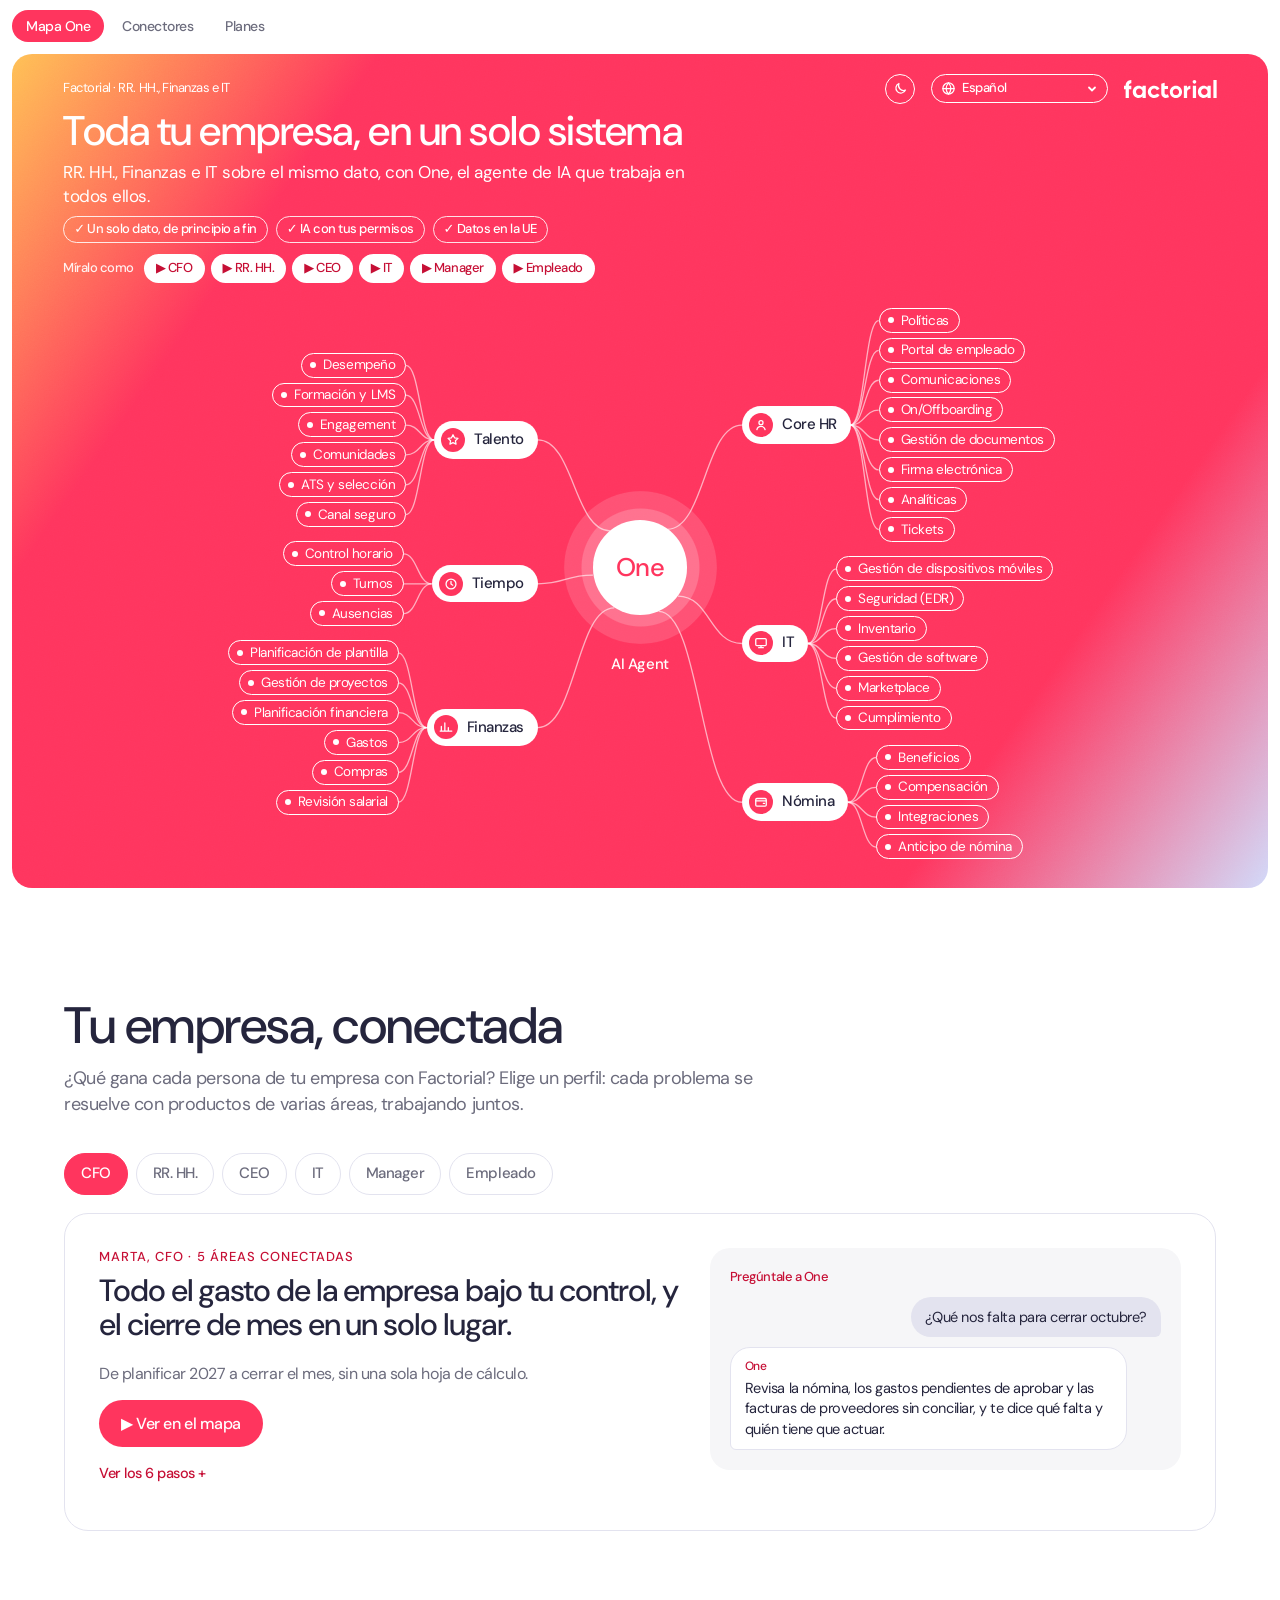
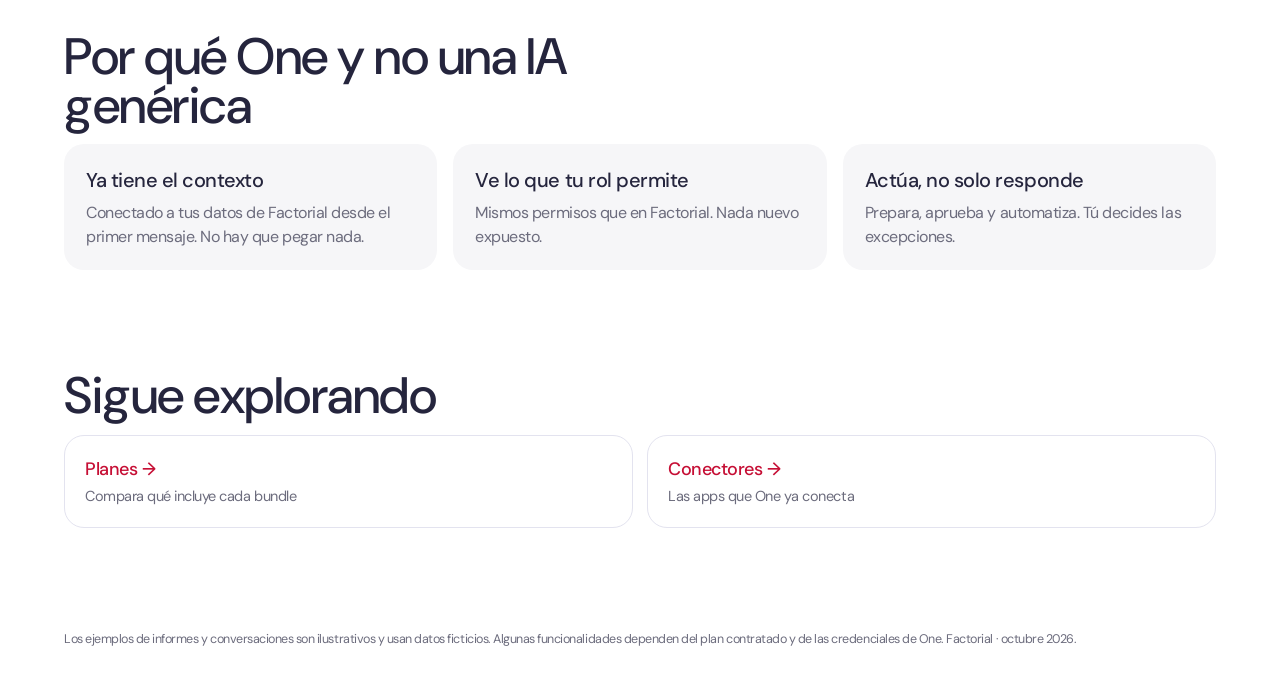
==== commit a84e629b: "Idiomas completos, líneas hasta One, nuevas conexiones y «Más detalles» arriba - El selector de idio" ====
--- a/index.html
+++ b/index.html
@@ -57,7 +57,7 @@
 .hint{font-size:15px;margin:0}
 
 .stage{position:relative;flex:1;display:grid;grid-template-columns:minmax(0,1fr) auto minmax(0,1fr);align-items:center;gap:clamp(10px,2vw,40px);padding:18px 0 4px;min-height:540px}
-.stage svg.wires{position:absolute;inset:0;width:100%;height:100%;pointer-events:none;overflow:visible}
+.stage svg.wires{position:absolute;inset:0;width:100%;height:100%;pointer-events:none;overflow:visible;z-index:3} /* por encima del halo de One: las líneas llegan visibles hasta el círculo */
 .wires path{fill:none;stroke:rgba(255,255,255,.6);stroke-width:1.3;transition:opacity .2s var(--ease)}
 .wires .flow{stroke:#fff;stroke-width:2;opacity:1}
 .stage.focus .wires .base{opacity:.22}
@@ -481,7 +481,7 @@
   if (getComputedStyle(wires).display === 'none') return;
   const s = stage.getBoundingClientRect();
   wires.setAttribute('viewBox', `0 0 ${s.width} ${s.height}`);
-  const one = rel($('#oneBtn')); const R = one.w/2;
+  const one = rel($('#oneBtn')); const R = rel($('#oneBtn .disc')).w/2;  // radio del círculo blanco: la línea llega hasta One, no se queda en el halo
   let d = '';
   // Cada módulo → su área → One: todos los caminos pasan por One
   const hubIn = {}, hubOut = {};
@@ -490,7 +490,7 @@
     const hb = rel(stage.querySelector(`[data-hub-btn="${h}"]`));
     const ex = left ? hb.r : hb.l, ang = Math.atan2(hb.cy-one.cy, ex-one.cx);
     hubIn[h] = { x: left ? hb.l : hb.r, y: hb.cy };
-    hubOut[h] = curve(ex,hb.cy, one.cx+Math.cos(ang)*R*0.82, one.cy+Math.sin(ang)*R*0.82);
+    hubOut[h] = curve(ex,hb.cy, one.cx+Math.cos(ang)*R, one.cy+Math.sin(ang)*R);
     for (const id of ORDER[h].filter(shown)) { const a = pillAnchor(id); d += `<path class="base" d="${curve(a.x,a.y,hubIn[h].x,hubIn[h].y)}"/>`; }
     d += `<path class="base" d="${hubOut[h]}"/>`;
   }
@@ -696,8 +696,8 @@
   try { localStorage.setItem('onemap-lang', l); } catch (e) {}
   const u = new URL(location.href);
   if (l === 'es') u.searchParams.delete('lang'); else u.searchParams.set('lang', l);
-  history.replaceState(null, '', u);
-  applyLang();
+  // recarga: las capas de mock.js leen el idioma al cargar y no se repintan solas
+  location.replace(u.toString());
 }
 $('#langSel').addEventListener('change', e => setLang(e.target.value));
 const themeBtn = $('#themeBtn'), root = document.documentElement;
@@ -738,6 +738,7 @@
   if (k && (k === 'one' || M[k] || (k.startsWith('hub:') && HUBS[k.slice(4)]))) select(k);
 });
 </script>
+<script src="mock-i18n.js"></script>
 <script src="mock.js"></script>
 </body>
 </html>
--- a/mock.css
+++ b/mock.css
@@ -2,7 +2,7 @@
 .mock .proof{display:flex;flex-wrap:wrap;gap:8px;margin:6px 0 10px}
 .mock .proof span{border:1px solid rgba(255,255,255,.85);border-radius:999px;padding:5px 12px;font-size:14px;font-weight:500}
 .mock .proof span::before{content:"✓ ";}
-.mock details.more{margin-top:22px;border-top:1px solid var(--line);padding-top:14px}
+.mock details.more{margin:18px 0 6px;border-top:1px solid var(--line);border-bottom:1px solid var(--line);padding:12px 0}
 .mock details.more summary{cursor:pointer;font-size:14.5px;font-weight:500;color:var(--r140);list-style:none}
 .mock details.more summary::after{content:" +"}
 .mock details.more[open] summary::after{content:" –"}
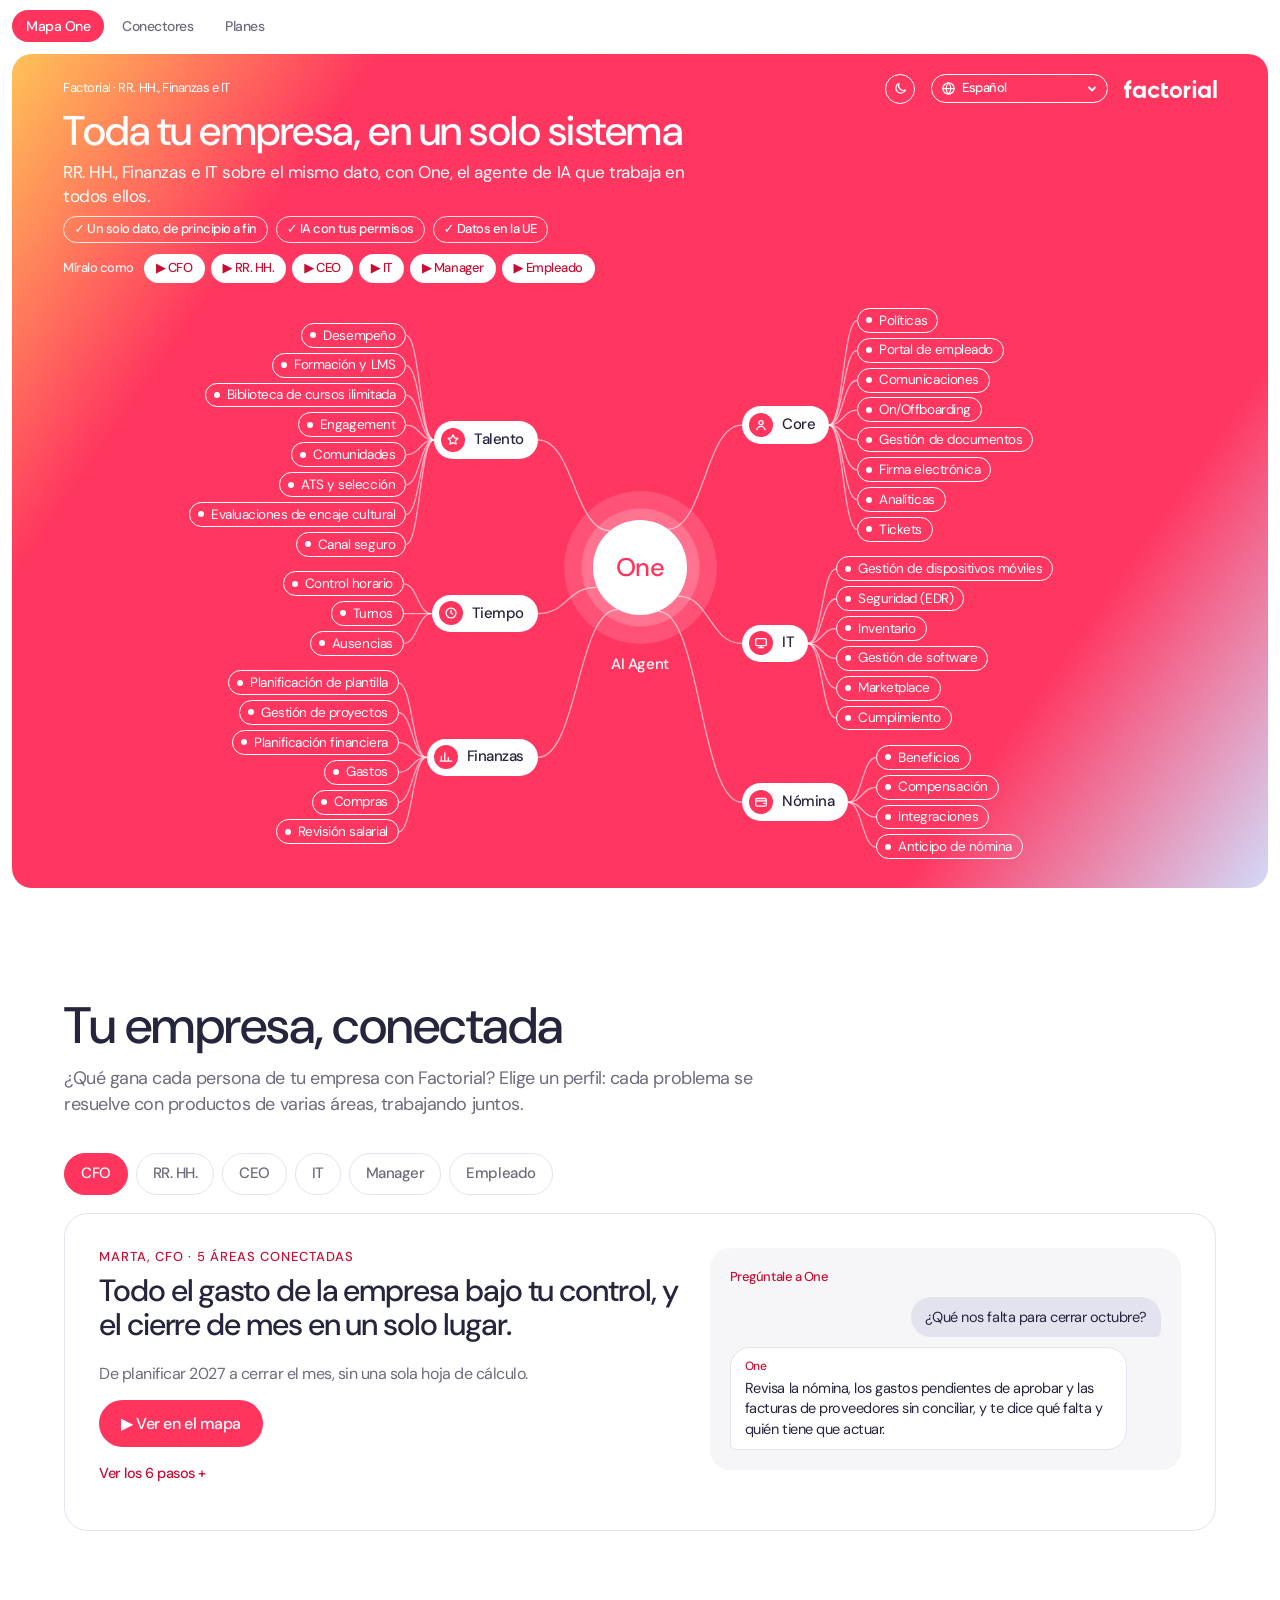
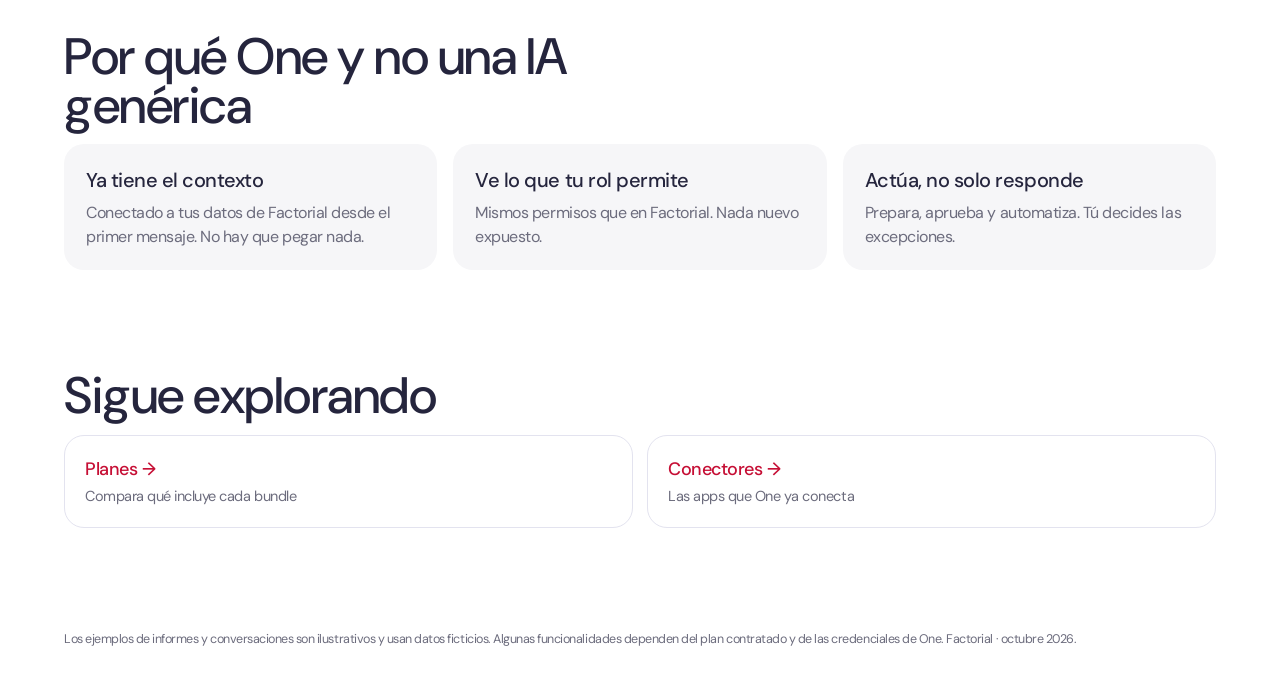
==== commit f5cfc20e: "Vídeos de casos de uso de One (Bernat) en los paneles y skill para el equipo En español se reproduce" ====
--- a/index.html
+++ b/index.html
@@ -738,6 +738,7 @@
   if (k && (k === 'one' || M[k] || (k.startsWith('hub:') && HUBS[k.slice(4)]))) select(k);
 });
 </script>
+<script src="one-videos.js"></script>
 <script src="mock-i18n.js"></script>
 <script src="mock.js"></script>
 </body>
--- a/mock.css
+++ b/mock.css
@@ -84,9 +84,10 @@
 .mock .proof span{font-size:13px;padding:4px 11px}
 /* todo el banner y el mapa caben en la pantalla (escritorio): el mapa se ajusta a la altura disponible */
 @media (min-width:1101px){
-  .mock .hero{height:calc(100vh - 2 * var(--frame) - 42px);min-height:560px}
-  .mock .hero-inner{min-height:0;height:100%}
-  .mock .mapcol{padding-top:clamp(12px,2.2vh,28px);padding-bottom:clamp(8px,1.4vh,20px);height:100%;min-height:0}
+  /* la altura de la pantalla es un mínimo, no un tope: si el mapa no cabe, la tarjeta crece y nada se corta */
+  .mock .hero{height:auto;min-height:max(560px,calc(100vh - 2 * var(--frame) - 42px))}
+  .mock .hero-inner{min-height:inherit;height:auto}
+  .mock .mapcol{padding-top:clamp(12px,2.2vh,28px);padding-bottom:clamp(8px,1.4vh,20px);height:auto;min-height:0}
   .mock h1{font-size:clamp(26px,4.6vh,48px);margin:clamp(4px,.8vh,10px) 0}
   .mock .sub{font-size:clamp(14px,1.9vh,18px);margin:0 0 clamp(4px,.8vh,10px)}
   .mock .proof{margin:0}
@@ -100,7 +101,8 @@
   .mock .hubbtn .ic{width:clamp(20px,2.7vh,24px);height:clamp(20px,2.7vh,24px)}
   .mock .onebtn{width:clamp(96px,17vh,168px)}
   .mock .scrollcue{display:none}
-  .mock .panel-in{height:100%}
+  /* el panel no estira la tarjeta: ocupa la altura del mapa y se desplaza por dentro (abrir «Más detalles» no mueve la araña) */
+  .mock .panel-in{position:absolute;inset:0;height:auto;width:auto}
 }
 .mock .rv-chart{margin-top:12px;border-top:1px solid var(--line);padding-top:10px}
 .mock .rv-chart .ct{font-size:13px;font-weight:500;margin:0 0 4px;color:var(--ink)}
@@ -173,3 +175,20 @@
 .mock .panel .p-next li{display:flex;gap:10px;align-items:flex-start;font-size:14.5px;line-height:1.4;padding:10px 12px;border:1px dashed var(--line);border-radius:14px}
 .mock .panel .p-next li span{flex:none;font-size:11px;font-weight:600;letter-spacing:.04em;text-transform:uppercase;color:#fff;background:var(--ink);border-radius:999px;padding:3px 8px;margin-top:1px}
 .mock .panel .p-next .disc-note{margin:8px 0 0;font-size:12px;color:var(--ink-3)}
+
+/* vídeos de casos de uso de One (one-videos.js) */
+.mock .panel .ovs{display:grid;gap:8px}
+.mock .panel .ov{display:grid;grid-template-columns:34px minmax(0,1fr) auto;gap:12px;align-items:center;padding:10px 12px;border:1px solid var(--line);border-radius:14px;text-decoration:none;color:var(--ink);background:var(--panel);transition:border-color .15s,background .15s}
+.mock .panel .ov:hover{border-color:var(--red);background:color-mix(in srgb,var(--red) 5%,var(--panel))}
+.mock .panel .ov:focus-visible{outline:3px solid rgba(255,53,94,.3);outline-offset:2px}
+.mock .panel .ov-p{width:34px;height:34px;border-radius:50%;background:var(--red);color:#fff;display:grid;place-items:center}
+.mock .panel .ov-t{display:grid;gap:2px;min-width:0}
+.mock .panel .ov-d{font-size:11.5px;font-weight:500;color:var(--ink-2);text-transform:uppercase;letter-spacing:.06em}
+.mock .panel .ov-fb{color:var(--r140)}
+.mock .panel .ov-n{font-size:14.5px;line-height:1.3;font-weight:500}
+.mock .panel .ov-a{color:var(--ink-3);font-size:14px}
+.mock .panel .ov-all{display:inline-block;margin-top:10px;font-size:13.5px;font-weight:500;color:var(--r140);text-decoration:none}
+.mock .panel .ov-all:hover{text-decoration:underline}
+.mock .panel .ovx{margin:14px 0 0;display:grid;gap:6px}
+.mock .panel .ovx figcaption{font-size:13px;font-weight:500;color:var(--ink-2)}
+.mock .panel .ovf{border:0;background:#000}
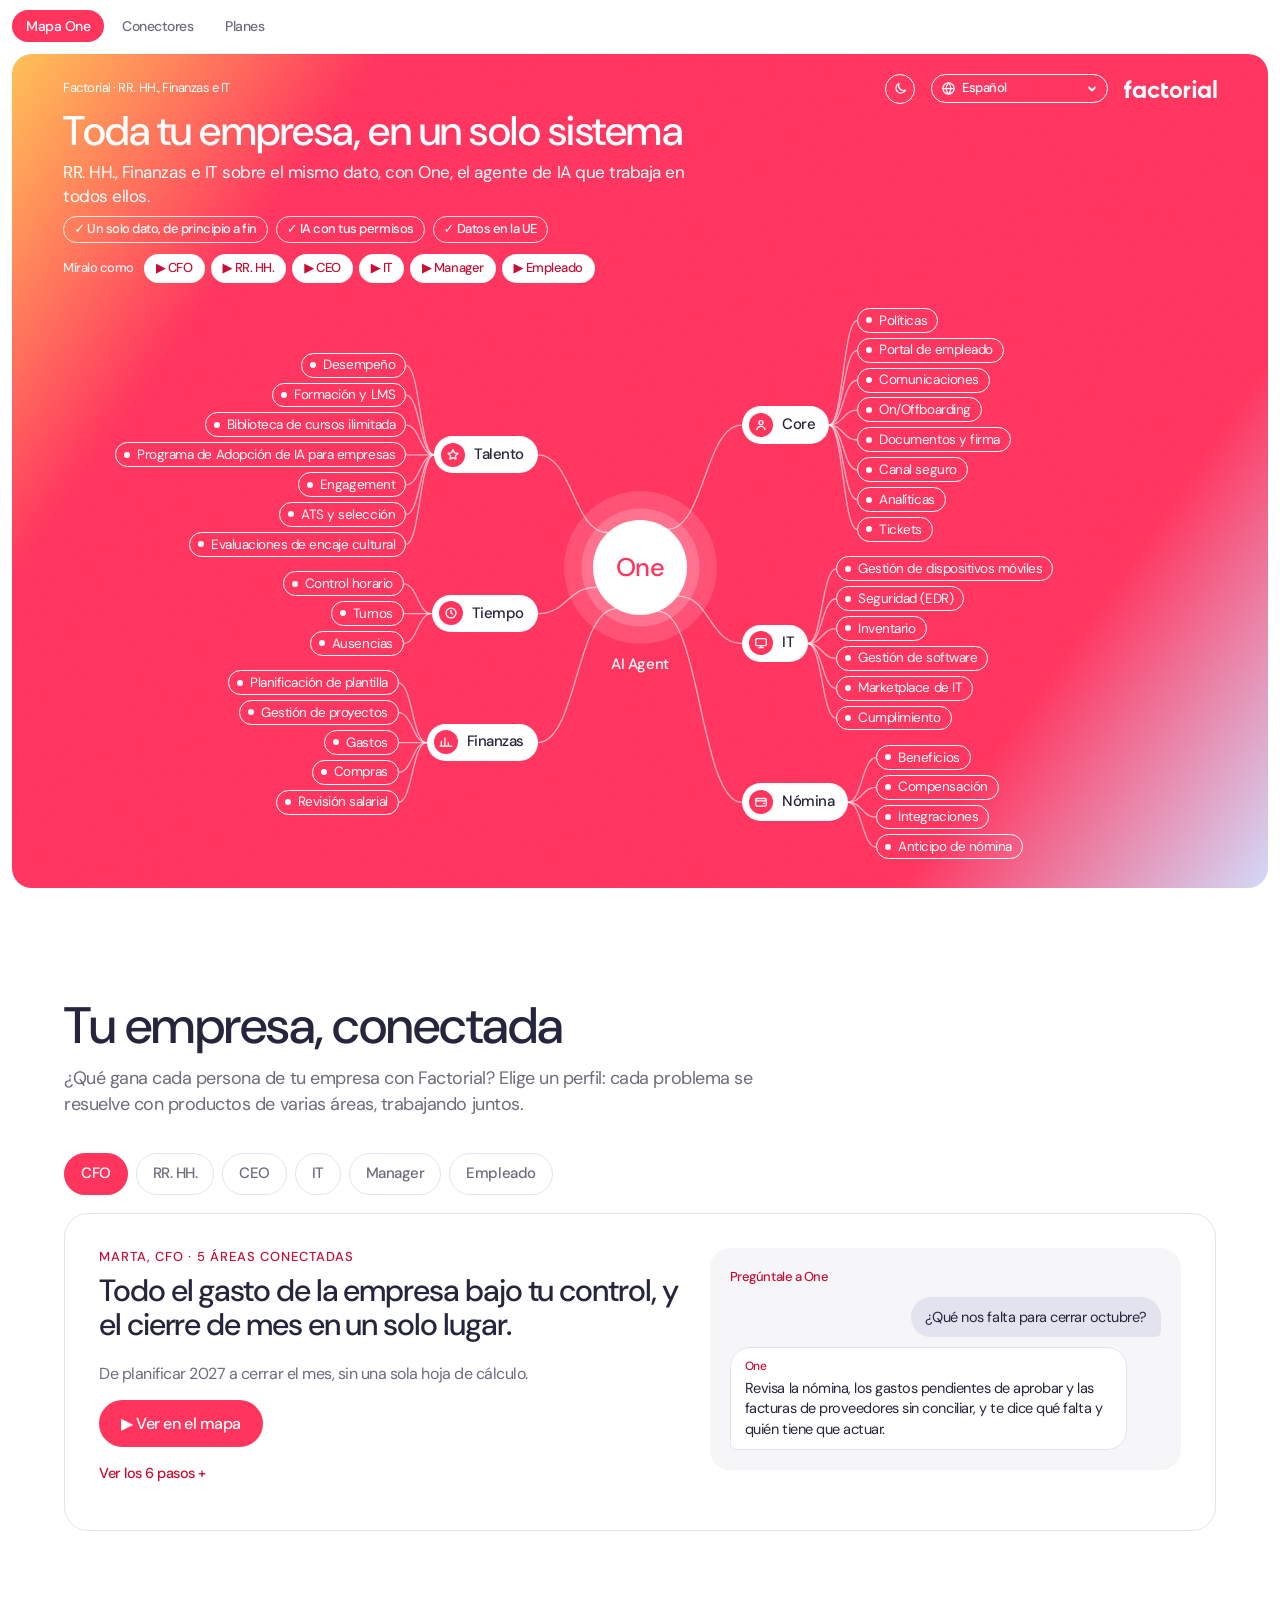
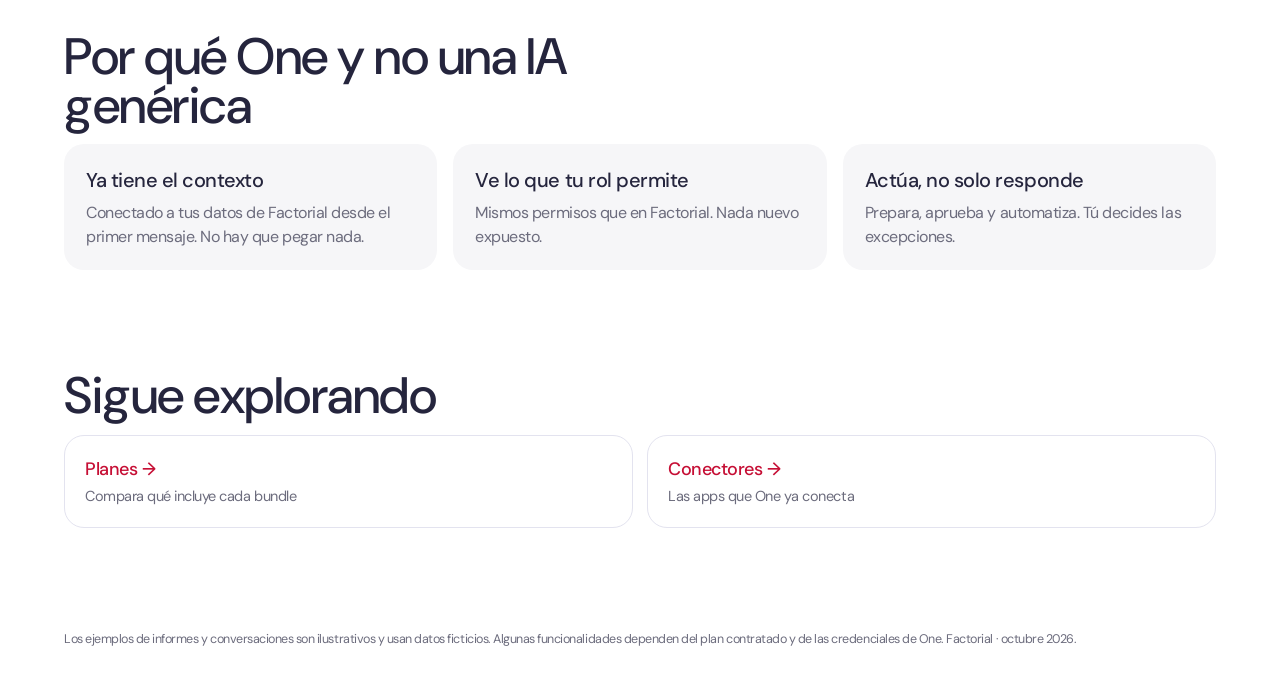
==== commit 926d8f99: "Programa de Adopción de IA: nueva bolita en Talento (solo ES y EN) y su landing en /campus/ Co-Autho" ====
--- a/index.html
+++ b/index.html
@@ -735,7 +735,7 @@
 window.addEventListener('load', () => {
   drawWires();
   const k = decodeURIComponent(location.hash.slice(1));
-  if (k && (k === 'one' || M[k] || (k.startsWith('hub:') && HUBS[k.slice(4)]))) select(k);
+  if (k && (k === 'one' || (M[k] && shown(k)) || (k.startsWith('hub:') && HUBS[k.slice(4)]))) select(k);
 });
 </script>
 <script src="one-videos.js"></script>
--- a/mock.css
+++ b/mock.css
@@ -192,3 +192,11 @@
 .mock .panel .ovx{margin:14px 0 0;display:grid;gap:6px}
 .mock .panel .ovx figcaption{font-size:13px;font-weight:500;color:var(--ink-2)}
 .mock .panel .ovf{border:0;background:#000}
+
+/* Programa de Adopción de IA: vídeo de YouTube y botón a la página del programa */
+.mock .yt-t{margin:0 0 8px;font-size:14px;color:var(--ink-2)}
+.mock .yt{position:relative;aspect-ratio:16/9;border-radius:14px;overflow:hidden;background:#000}
+.mock .yt iframe{position:absolute;inset:0;width:100%;height:100%;border:0}
+.mock .p-cta{display:inline-flex;align-items:center;margin:14px 0 4px;padding:11px 18px;border-radius:999px;background:var(--red);color:#fff;font-weight:500;font-size:15px;text-decoration:none}
+.mock .p-cta:hover{filter:brightness(1.08)}
+.mock .p-tools p{margin:0;font-size:15px}
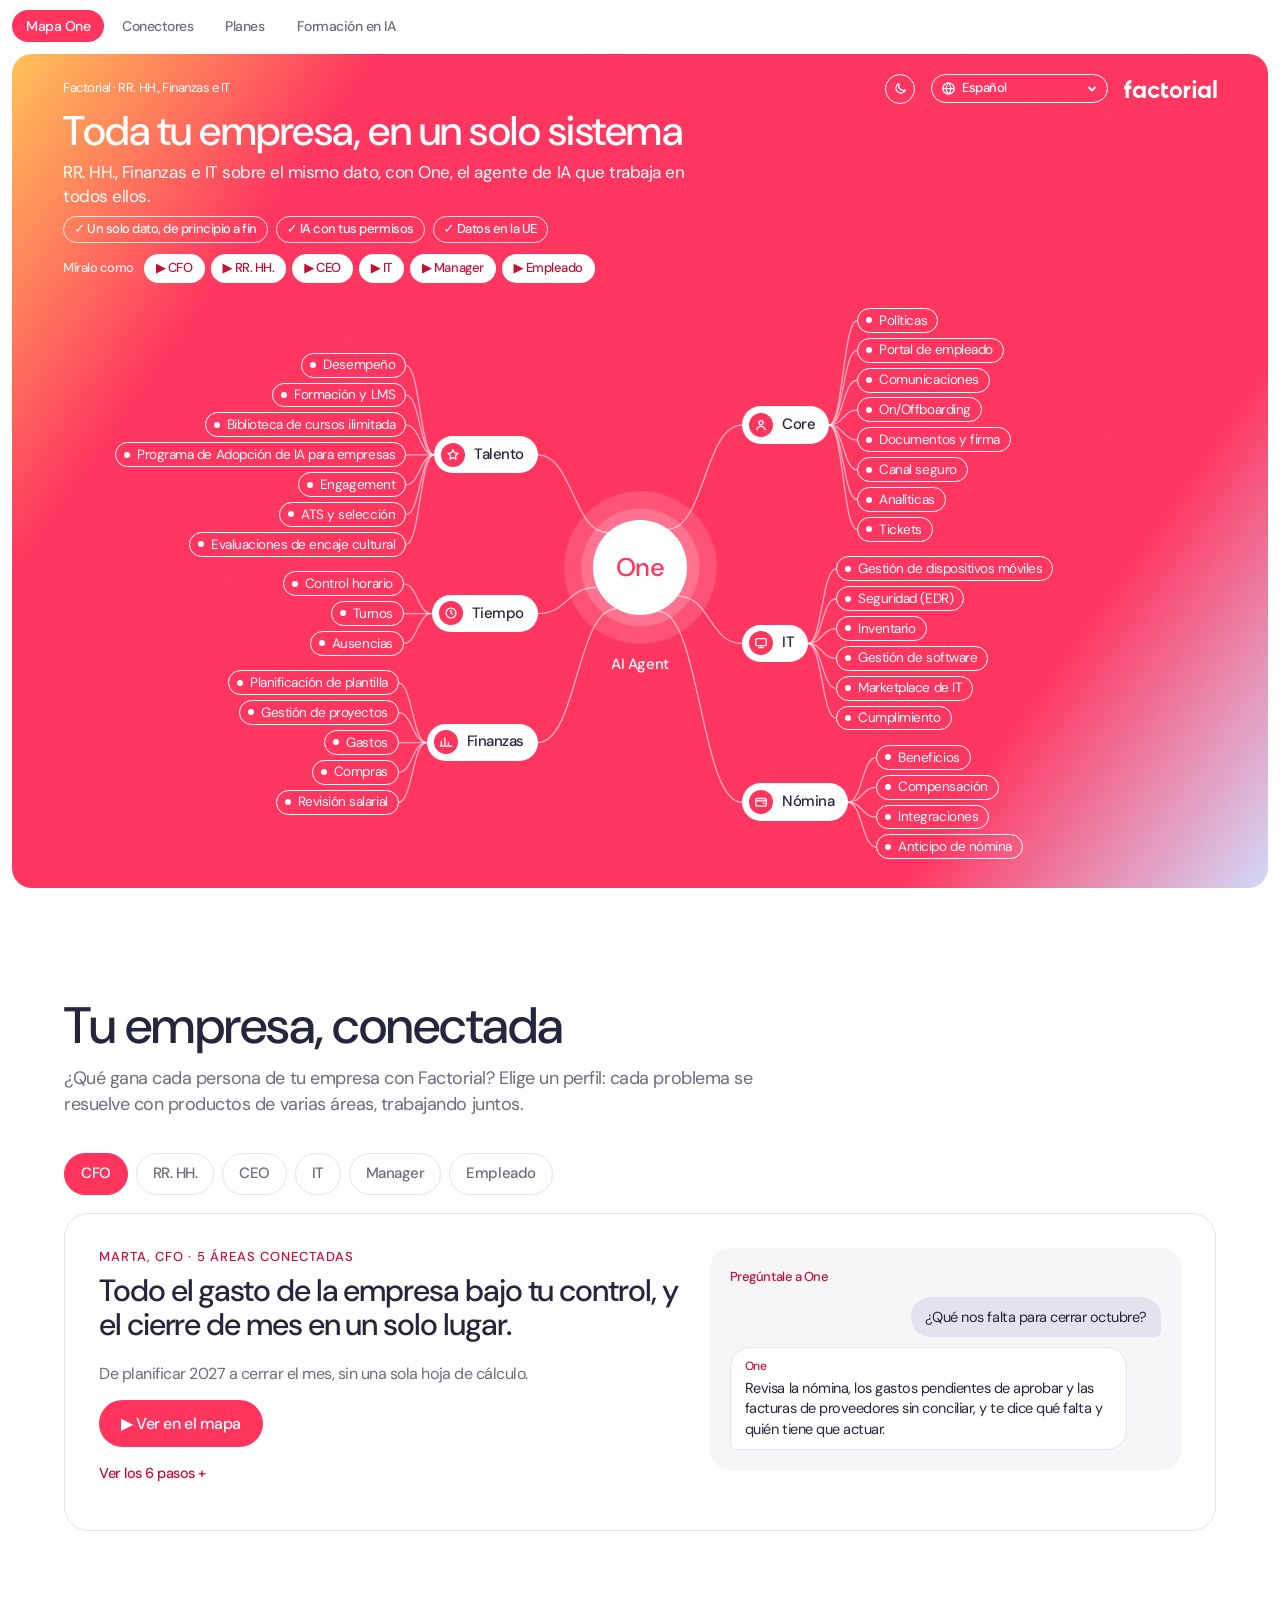
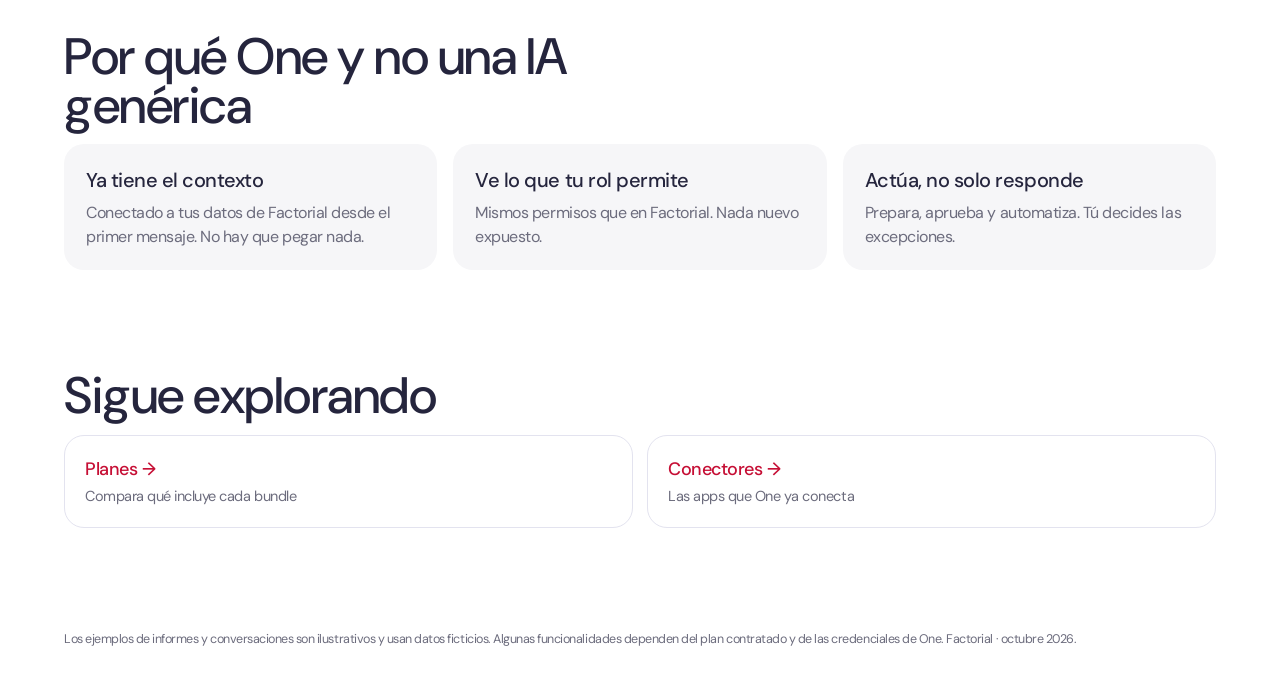
==== commit 11502e03: "Pestaña Formación en IA en el menú, solo en español Co-Authored-By: Claude Opus 5.5 <noreply@anthrop" ====
--- a/index.html
+++ b/index.html
@@ -329,7 +329,7 @@
 <link rel="stylesheet" href="mock.css">
 </head>
 <body>
-<nav class="sitebar" id="sitebar" aria-label="Factorial One"><a href="index.html" data-page="index.html" aria-current="page"><span data-i18n="sbMap">Mapa One</span></a><a href="connectors/index.html" data-page="connectors/index.html"><span data-i18n="sbConn">Conectores</span></a><a href="plans/index.html" data-page="plans/index.html"><span data-i18n="sbPlans">Planes</span></a></nav>
+<nav class="sitebar" id="sitebar" aria-label="Factorial One"><a href="index.html" data-page="index.html" aria-current="page"><span data-i18n="sbMap">Mapa One</span></a><a href="connectors/index.html" data-page="connectors/index.html"><span data-i18n="sbConn">Conectores</span></a><a href="plans/index.html" data-page="plans/index.html"><span data-i18n="sbPlans">Planes</span></a><a href="campus/index.html" data-campus><span>Formación en IA</span></a></nav>
 <div class="hero sunrise" id="hero">
   <div class="hero-inner">
     <div class="mapcol">
@@ -684,7 +684,7 @@
   stage.querySelectorAll('[data-hub-btn]').forEach(b => b.lastChild.textContent = th(b.dataset.hubBtn).name);
   $('#langSel').value = lang;
   document.querySelectorAll('a.connlink').forEach(a => a.href = connHref());
-  document.querySelectorAll('#sitebar a').forEach(a => { const q = new URLSearchParams(); if (lang !== 'es') q.set('lang', lang); if (PARTNER) q.set('for', 'partner'); const s = q.toString(); a.href = a.dataset.page + (s ? '?' + s : '') || './'; });
+  document.querySelectorAll('#sitebar a').forEach(a => { if (a.hasAttribute('data-campus')) { a.hidden = lang !== 'es'; return; } const q = new URLSearchParams(); if (lang !== 'es') q.set('lang', lang); if (PARTNER) q.set('for', 'partner'); const s = q.toString(); a.href = a.dataset.page + (s ? '?' + s : '') || './'; });
   buildStories();
   renderFacts();
   if (current) { render(current); mark(current); }
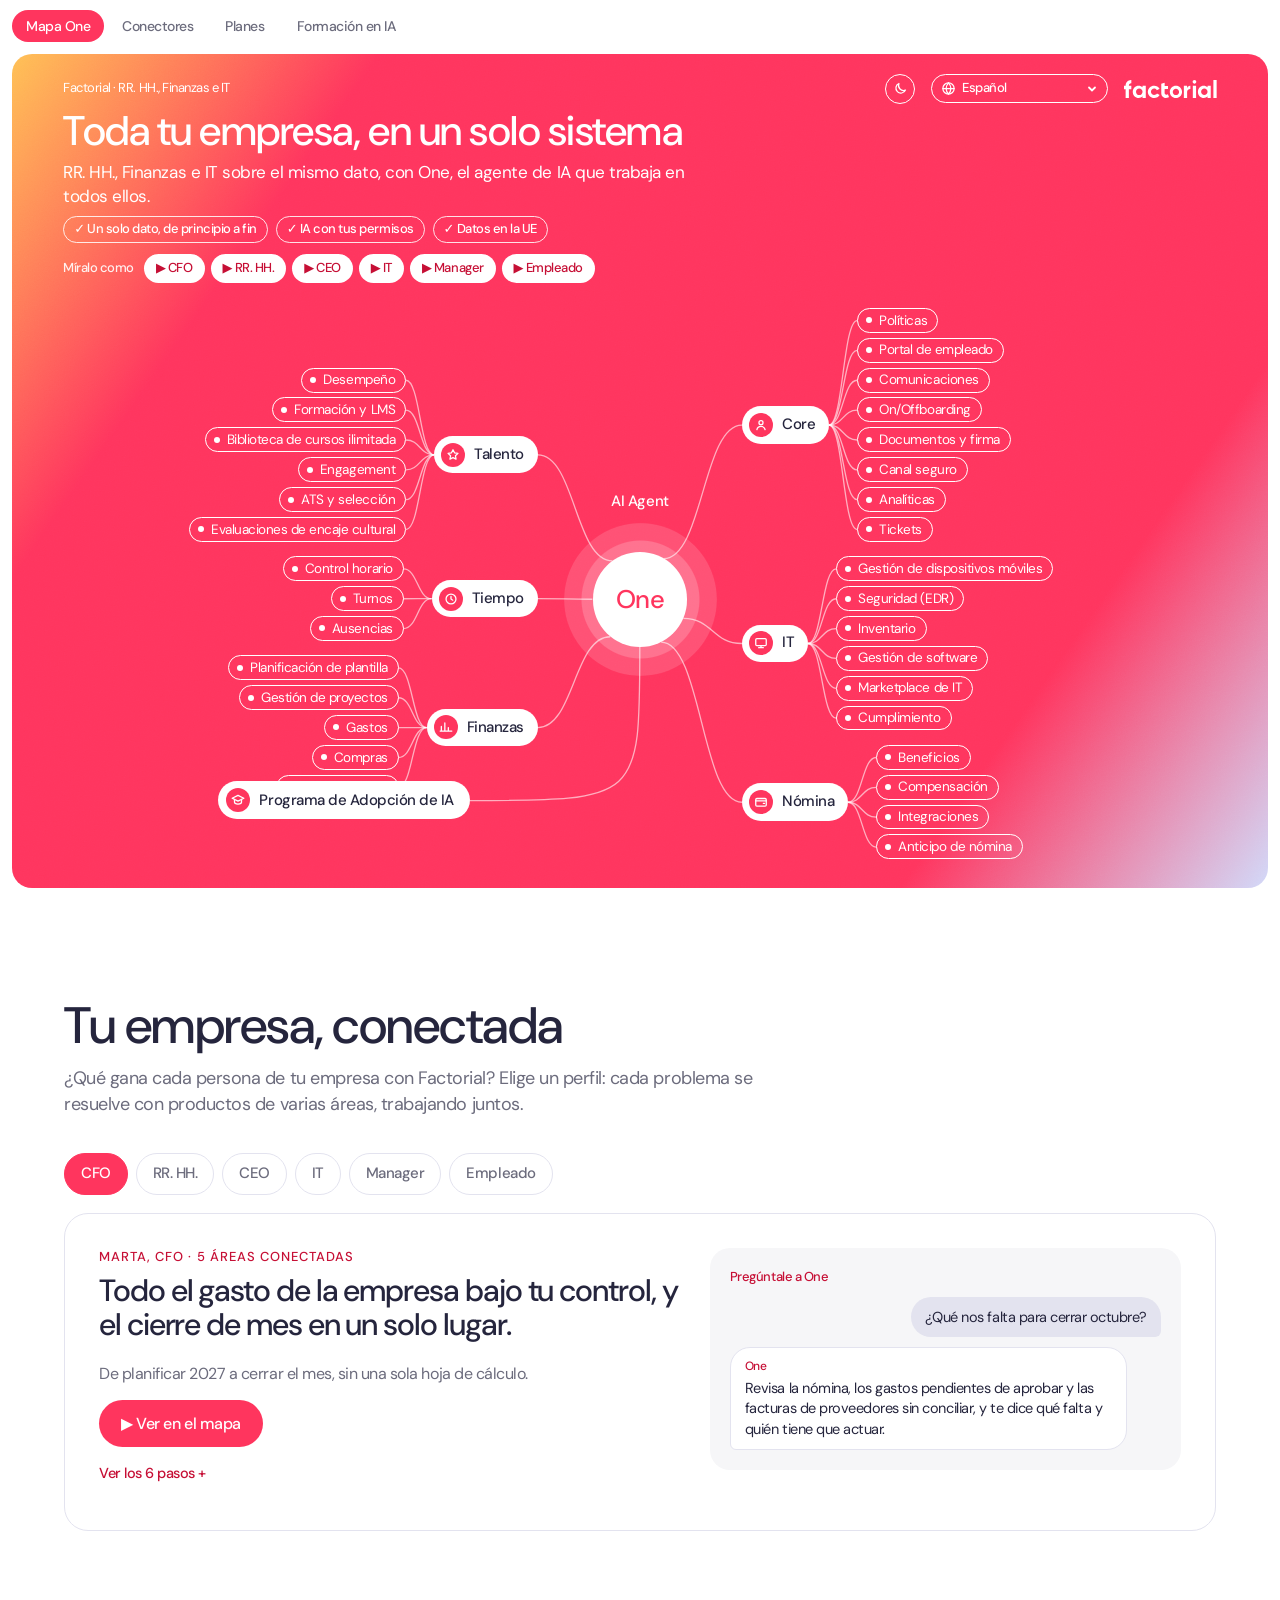
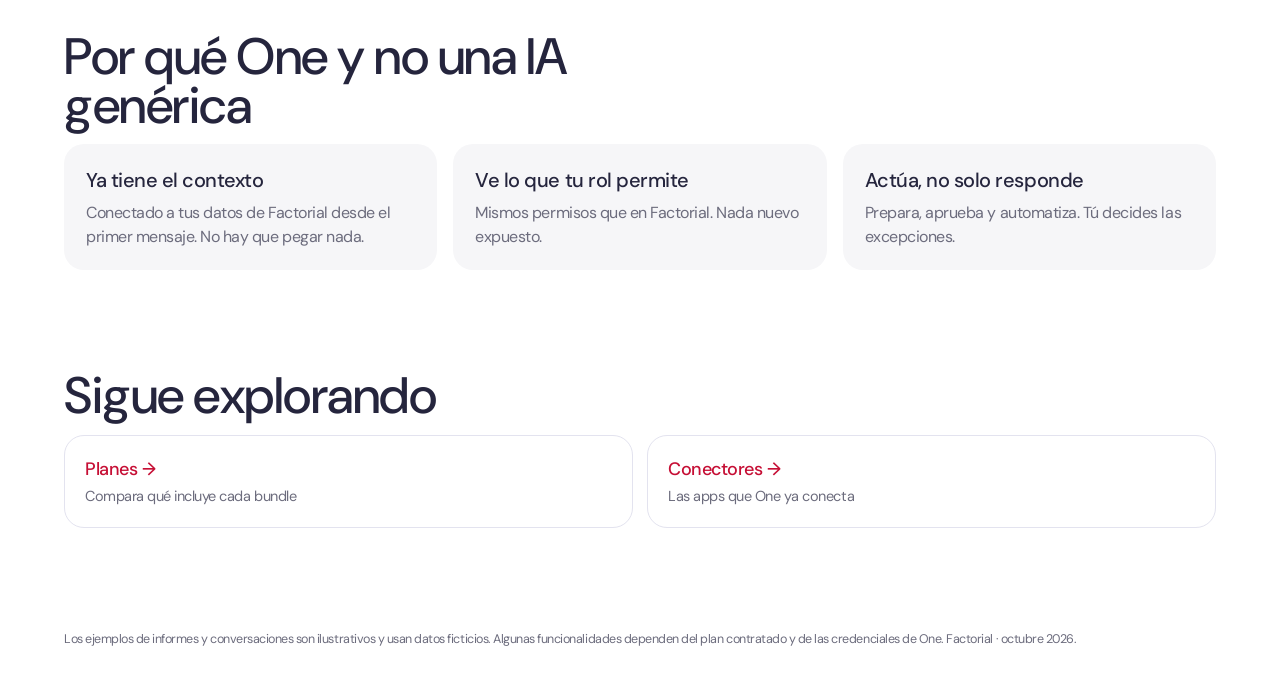
==== commit 72cd739f: "Programa de Adopción de IA cuelga de One (abajo a la izquierda, estilo de área); AI Agent encima de " ====
--- a/index.html
+++ b/index.html
@@ -88,6 +88,14 @@
 .onebtn:hover{transform:scale(1.03)}
 .onebtn.active .disc{box-shadow:0 0 0 4px rgba(255,255,255,.6)}
 .core .onelabel{font-size:15px;font-weight:500}
+.core .onelabel{order:-1}
+/* módulos que cuelgan de One: mismo aspecto que los botones de área (Finanzas, Nómina…) */
+.stage{padding-bottom:120px}
+.stage > .pill.onepill{position:absolute;right:calc(50% + 170px);bottom:56px;z-index:4;background:#fff;color:var(--midnight);border:0;padding:7px 16px 7px 8px;font-size:15px;font-weight:500;gap:9px}
+.stage > .pill.onepill::before{display:none}
+.stage > .pill.onepill:hover,.stage > .pill.onepill.linked,.stage > .pill.onepill.active{background:#fff;color:var(--midnight)}
+.stage > .pill.onepill .ic{width:24px;height:24px;border-radius:50%;background:var(--red);color:#fff;display:grid;place-items:center}
+.stage > .pill.onepill .ic svg{width:14px;height:14px}
 
 @media (prefers-reduced-motion: no-preference){
   .wires .flow{stroke-dasharray:6 6;animation:flow 1.2s linear infinite}
@@ -274,7 +282,10 @@
   .hero{--frame:8px}
   .stage{grid-template-columns:1fr;gap:28px}
   .stage svg.wires{display:none}
-  .core{order:-1;flex-direction:row;justify-content:flex-start}
+  .core{order:-1;display:grid;grid-template-columns:auto 1fr;align-items:center;justify-items:start}
+  .core .onelabel{order:0}
+  .stage{padding-bottom:4px}
+  .stage > .pill.onepill{position:static;transform:none;order:-1;justify-self:start;margin-top:-14px}
   .onebtn{width:96px}
   .col{gap:24px}
   .group,.col.right .group{flex-direction:column;align-items:flex-start;gap:10px}
@@ -465,6 +476,12 @@
     }
   }
   $('#oneBtn').addEventListener('click', () => select('one'));
+  // módulos que salen directamente de One (ONE_MODS), debajo de su etiqueta
+  for (const id of ONE_MODS) {
+    const b = el('button', {class:'pill onepill', 'data-id':id, type:'button'}, `<span class="ic"><svg viewBox="0 0 24 24" fill="none" stroke="currentColor" stroke-width="2.2" stroke-linecap="round" stroke-linejoin="round"><path d="M2 9l10-5 10 5-10 5z"/><path d="M6 11v5c0 1.5 2.7 3 6 3s6-1.5 6-3v-5"/></svg></span><span class="nm">${M[id].name}</span>`);
+    b.addEventListener('click', () => select(id));
+    stage.appendChild(b);
+  }
 }
 
 function rel(node){
@@ -474,6 +491,7 @@
 function curve(x1,y1,x2,y2){ const dx=(x2-x1)*0.5; return `M${x1},${y1} C${x1+dx},${y1} ${x2-dx},${y2} ${x2},${y2}`; }
 function pillAnchor(id){
   const n = stage.querySelector(`.pill[data-id="${id}"]`); const p = rel(n);
+  if (M[id].hub === 'one') return { x: p.r, y: p.cy };
   const left = HUBS[M[id].hub].side === 'left';
   return { x: left ? p.r : p.l, y: p.cy };
 }
@@ -494,10 +512,14 @@
     for (const id of ORDER[h].filter(shown)) { const a = pillAnchor(id); d += `<path class="base" d="${curve(a.x,a.y,hubIn[h].x,hubIn[h].y)}"/>`; }
     d += `<path class="base" d="${hubOut[h]}"/>`;
   }
+  // módulos de One: curva del borde derecho del botón (abajo a la izquierda) a la base del círculo de One
+  const oneLink = id => { const a = pillAnchor(id); return `M${a.x},${a.y} C${one.cx},${a.y} ${one.cx},${a.y} ${one.cx},${one.cy + R}`; };
+  for (const id of ONE_MODS.filter(shown)) d += `<path class="base" d="${oneLink(id)}"/>`;
   const flowIds = (!current ? [] : current === 'one' ? Object.keys(M)
     : current.startsWith('hub:') ? ORDER[current.slice(4)] : [current, ...M[current].links]).filter(shown);
   const flowHubs = new Set();
   for (const id of flowIds) {
+    if (M[id].hub === 'one') { d += `<path class="flow" d="${oneLink(id)}"/>`; continue; }
     const h = M[id].hub, a = pillAnchor(id); flowHubs.add(h);
     d += `<path class="flow" d="${curve(a.x,a.y,hubIn[h].x,hubIn[h].y)}"/>`;
   }
@@ -602,7 +624,7 @@
     h += `<h3>${U('withOne')}</h3><p class="note">${hub.one}</p>${x && x.ask ? tryHTML(x.ask) : ''}
     <h3>${U('modules')}</h3><div class="modlist">${ORDER[k].filter(shown).map(i=>`<button type="button" data-go="${i}"><b>${tm(i).name}</b><span>${tm(i).lead}</span></button>`).join('')}</div>`;
   } else {
-    const m = tm(key), hub = th(m.hub), mx = (MODX[lang] || {})[key] || {};
+    const m = tm(key), hub = m.hub === 'one' ? { name: 'One' } : th(m.hub), mx = (MODX[lang] || {})[key] || {};
     h = `<div class="p-head"><div><p class="p-cat"><b>${hub.name}</b></p><h2>${m.name}</h2>${m.tag?`<span class="tag">${m.tag}</span>`:''}</div>${close}</div>
     <p class="lead">${m.lead}</p>
     <h3>${U('brings')}</h3><ul class="vals">${[...m.value, ...(mx.extra || [])].map(v=>`<li>${v}</li>`).join('')}</ul>`;
@@ -636,7 +658,7 @@
   stage.querySelector(`.pill[data-id="${key}"]`).classList.add('active');
   M[key].links.forEach(i => stage.querySelector(`.pill[data-id="${i}"]`).classList.add('linked'));
   // las áreas de los módulos conectados también se resaltan
-  [key, ...M[key].links].forEach(i => stage.querySelector(`[data-hub-btn="${M[i].hub}"]`).classList.add('linked'));
+  [key, ...M[key].links].forEach(i => M[i].hub === 'one' ? $('#oneBtn').classList.add('active') : stage.querySelector(`[data-hub-btn="${M[i].hub}"]`).classList.add('linked'));
 }
 
 let lastFocus = null;
@@ -679,7 +701,7 @@
   document.title = U('title');
   document.querySelectorAll('[data-i18n]').forEach(n => n.innerHTML = T() ? T().UI[n.dataset.i18n] : STATIC_ES[n.dataset.i18n]);
   document.querySelectorAll('[data-i18n-aria]').forEach(n => n.setAttribute('aria-label', T() ? T().UI[n.dataset.i18nAria] : STATIC_ES['aria:'+n.dataset.i18nAria]));
-  stage.querySelectorAll('.pill').forEach(b => { b.textContent = tm(b.dataset.id).name; b.style.display = shown(b.dataset.id) ? '' : 'none'; });
+  stage.querySelectorAll('.pill').forEach(b => { (b.querySelector('.nm') || b).textContent = tm(b.dataset.id).name; b.style.display = shown(b.dataset.id) ? '' : 'none'; });
   if (current && M[current] && !shown(current)) closePanel();
   stage.querySelectorAll('[data-hub-btn]').forEach(b => b.lastChild.textContent = th(b.dataset.hubBtn).name);
   $('#langSel').value = lang;
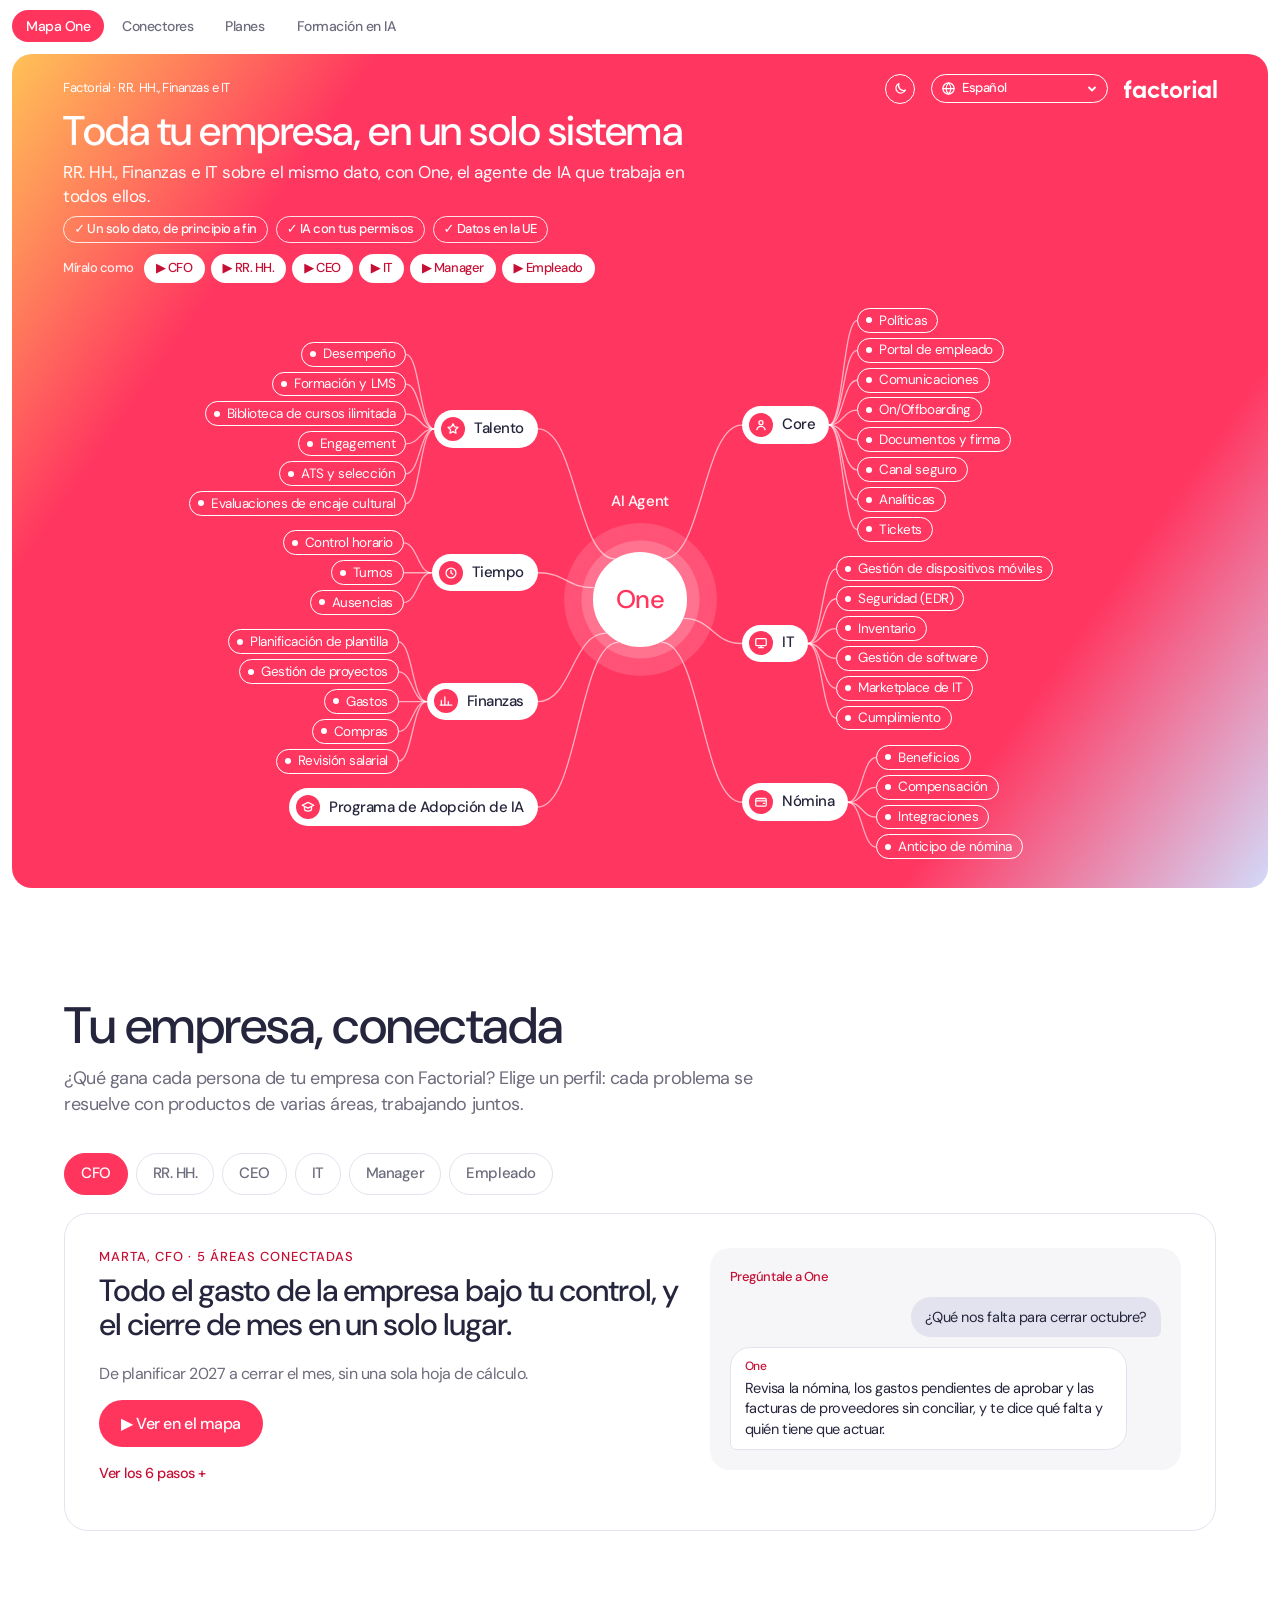
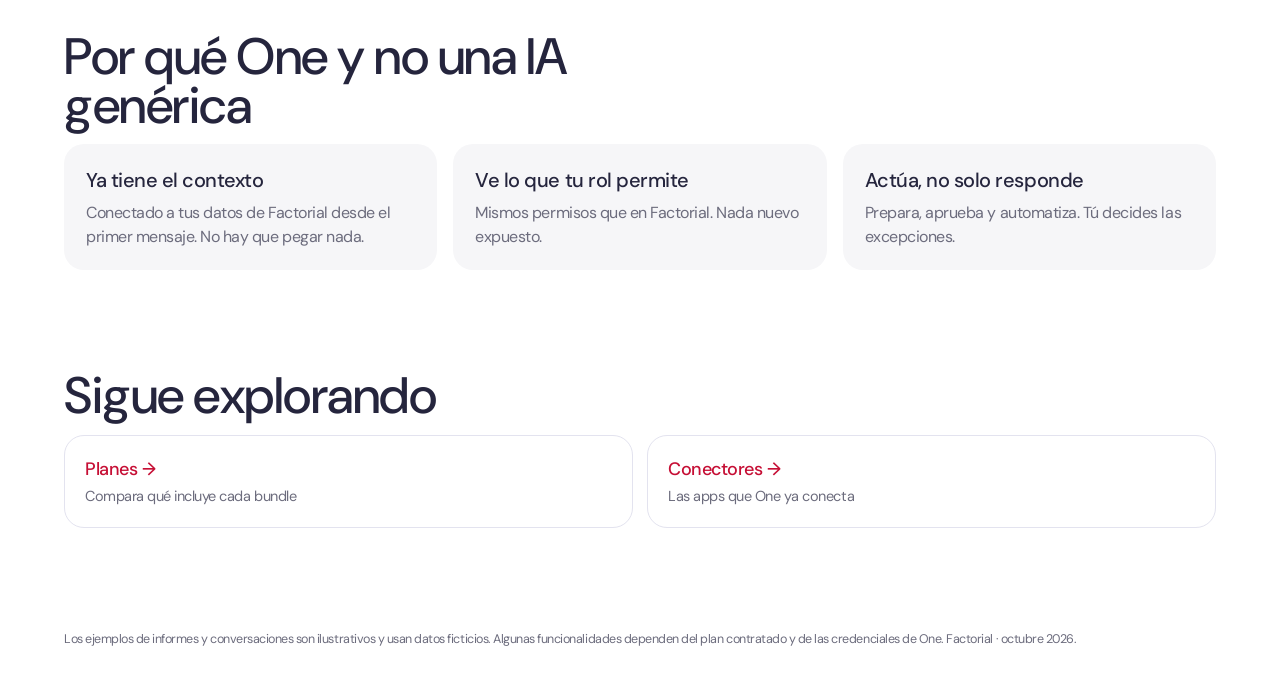
==== commit b8339e42: "Programa de Adopción de IA: fila propia bajo Finanzas, mismo tamaño que las áreas; en móvil el nombr" ====
--- a/index.html
+++ b/index.html
@@ -90,12 +90,11 @@
 .core .onelabel{font-size:15px;font-weight:500}
 .core .onelabel{order:-1}
 /* módulos que cuelgan de One: mismo aspecto que los botones de área (Finanzas, Nómina…) */
-.stage{padding-bottom:120px}
-.stage > .pill.onepill{position:absolute;right:calc(50% + 170px);bottom:56px;z-index:4;background:#fff;color:var(--midnight);border:0;padding:7px 16px 7px 8px;font-size:15px;font-weight:500;gap:9px}
-.stage > .pill.onepill::before{display:none}
-.stage > .pill.onepill:hover,.stage > .pill.onepill.linked,.stage > .pill.onepill.active{background:#fff;color:var(--midnight)}
-.stage > .pill.onepill .ic{width:24px;height:24px;border-radius:50%;background:var(--red);color:#fff;display:grid;place-items:center}
-.stage > .pill.onepill .ic svg{width:14px;height:14px}
+.col .pill.onepill{background:#fff;color:var(--midnight);border:0;padding:7px 16px 7px 8px;font-size:15px;font-weight:500;line-height:normal;gap:9px}
+.col .pill.onepill::before{display:none}
+.col .pill.onepill:hover,.col .pill.onepill.linked,.col .pill.onepill.active{background:#fff;color:var(--midnight)}
+.col .pill.onepill .ic{width:24px;height:24px;border-radius:50%;background:var(--red);color:#fff;display:grid;place-items:center}
+.col .pill.onepill .ic svg{width:14px;height:14px}
 
 @media (prefers-reduced-motion: no-preference){
   .wires .flow{stroke-dasharray:6 6;animation:flow 1.2s linear infinite}
@@ -284,12 +283,10 @@
   .stage svg.wires{display:none}
   .core{order:-1;display:grid;grid-template-columns:auto 1fr;align-items:center;justify-items:start}
   .core .onelabel{order:0}
-  .stage{padding-bottom:4px}
-  .stage > .pill.onepill{position:static;transform:none;order:-1;justify-self:start;margin-top:-14px}
   .onebtn{width:96px}
   .col{gap:24px}
   .group,.col.right .group{flex-direction:column;align-items:flex-start;gap:10px}
-  .col.left .group{flex-direction:column-reverse}
+  .col.left .group,.col.right .group{flex-direction:column-reverse}
   .mods,.col.left .mods,.col.right .mods{flex-direction:row;flex-wrap:wrap;align-items:flex-start}
   .cta{grid-template-columns:1fr}
 }
@@ -476,11 +473,11 @@
     }
   }
   $('#oneBtn').addEventListener('click', () => select('one'));
-  // módulos que salen directamente de One (ONE_MODS), debajo de su etiqueta
+  // módulos que salen directamente de One (ONE_MODS): una fila propia al final de la columna izquierda, como un área más
   for (const id of ONE_MODS) {
     const b = el('button', {class:'pill onepill', 'data-id':id, type:'button'}, `<span class="ic"><svg viewBox="0 0 24 24" fill="none" stroke="currentColor" stroke-width="2.2" stroke-linecap="round" stroke-linejoin="round"><path d="M2 9l10-5 10 5-10 5z"/><path d="M6 11v5c0 1.5 2.7 3 6 3s6-1.5 6-3v-5"/></svg></span><span class="nm">${M[id].name}</span>`);
     b.addEventListener('click', () => select(id));
-    stage.appendChild(b);
+    const g = el('div', {class:'group onegroup'}); g.appendChild(b); $('#colL').appendChild(g);
   }
 }
 
@@ -512,8 +509,8 @@
     for (const id of ORDER[h].filter(shown)) { const a = pillAnchor(id); d += `<path class="base" d="${curve(a.x,a.y,hubIn[h].x,hubIn[h].y)}"/>`; }
     d += `<path class="base" d="${hubOut[h]}"/>`;
   }
-  // módulos de One: curva del borde derecho del botón (abajo a la izquierda) a la base del círculo de One
-  const oneLink = id => { const a = pillAnchor(id); return `M${a.x},${a.y} C${one.cx},${a.y} ${one.cx},${a.y} ${one.cx},${one.cy + R}`; };
+  // módulos de One: misma curva que las áreas, del botón al círculo de One
+  const oneLink = id => { const a = pillAnchor(id), ang = Math.atan2(a.y-one.cy, a.x-one.cx); return curve(a.x, a.y, one.cx+Math.cos(ang)*R, one.cy+Math.sin(ang)*R); };
   for (const id of ONE_MODS.filter(shown)) d += `<path class="base" d="${oneLink(id)}"/>`;
   const flowIds = (!current ? [] : current === 'one' ? Object.keys(M)
     : current.startsWith('hub:') ? ORDER[current.slice(4)] : [current, ...M[current].links]).filter(shown);
--- a/mock.css
+++ b/mock.css
@@ -99,6 +99,8 @@
   .mock .pill{font-size:clamp(10.5px,1.5vh,14px);padding:clamp(1px,.3vh,3px) 10px clamp(1px,.3vh,3px) 8px}
   .mock .hubbtn{padding:clamp(4px,.75vh,7px) 14px clamp(4px,.75vh,7px) 7px;font-size:clamp(13px,1.7vh,15px)}
   .mock .hubbtn .ic{width:clamp(20px,2.7vh,24px);height:clamp(20px,2.7vh,24px)}
+  .mock .col .pill.onepill{padding:clamp(4px,.75vh,7px) 14px clamp(4px,.75vh,7px) 7px;font-size:clamp(13px,1.7vh,15px)}
+  .mock .col .pill.onepill .ic{width:clamp(20px,2.7vh,24px);height:clamp(20px,2.7vh,24px)}
   .mock .onebtn{width:clamp(96px,17vh,168px)}
   .mock .scrollcue{display:none}
   /* el panel no estira la tarjeta: ocupa la altura del mapa y se desplaza por dentro (abrir «Más detalles» no mueve la araña) */
